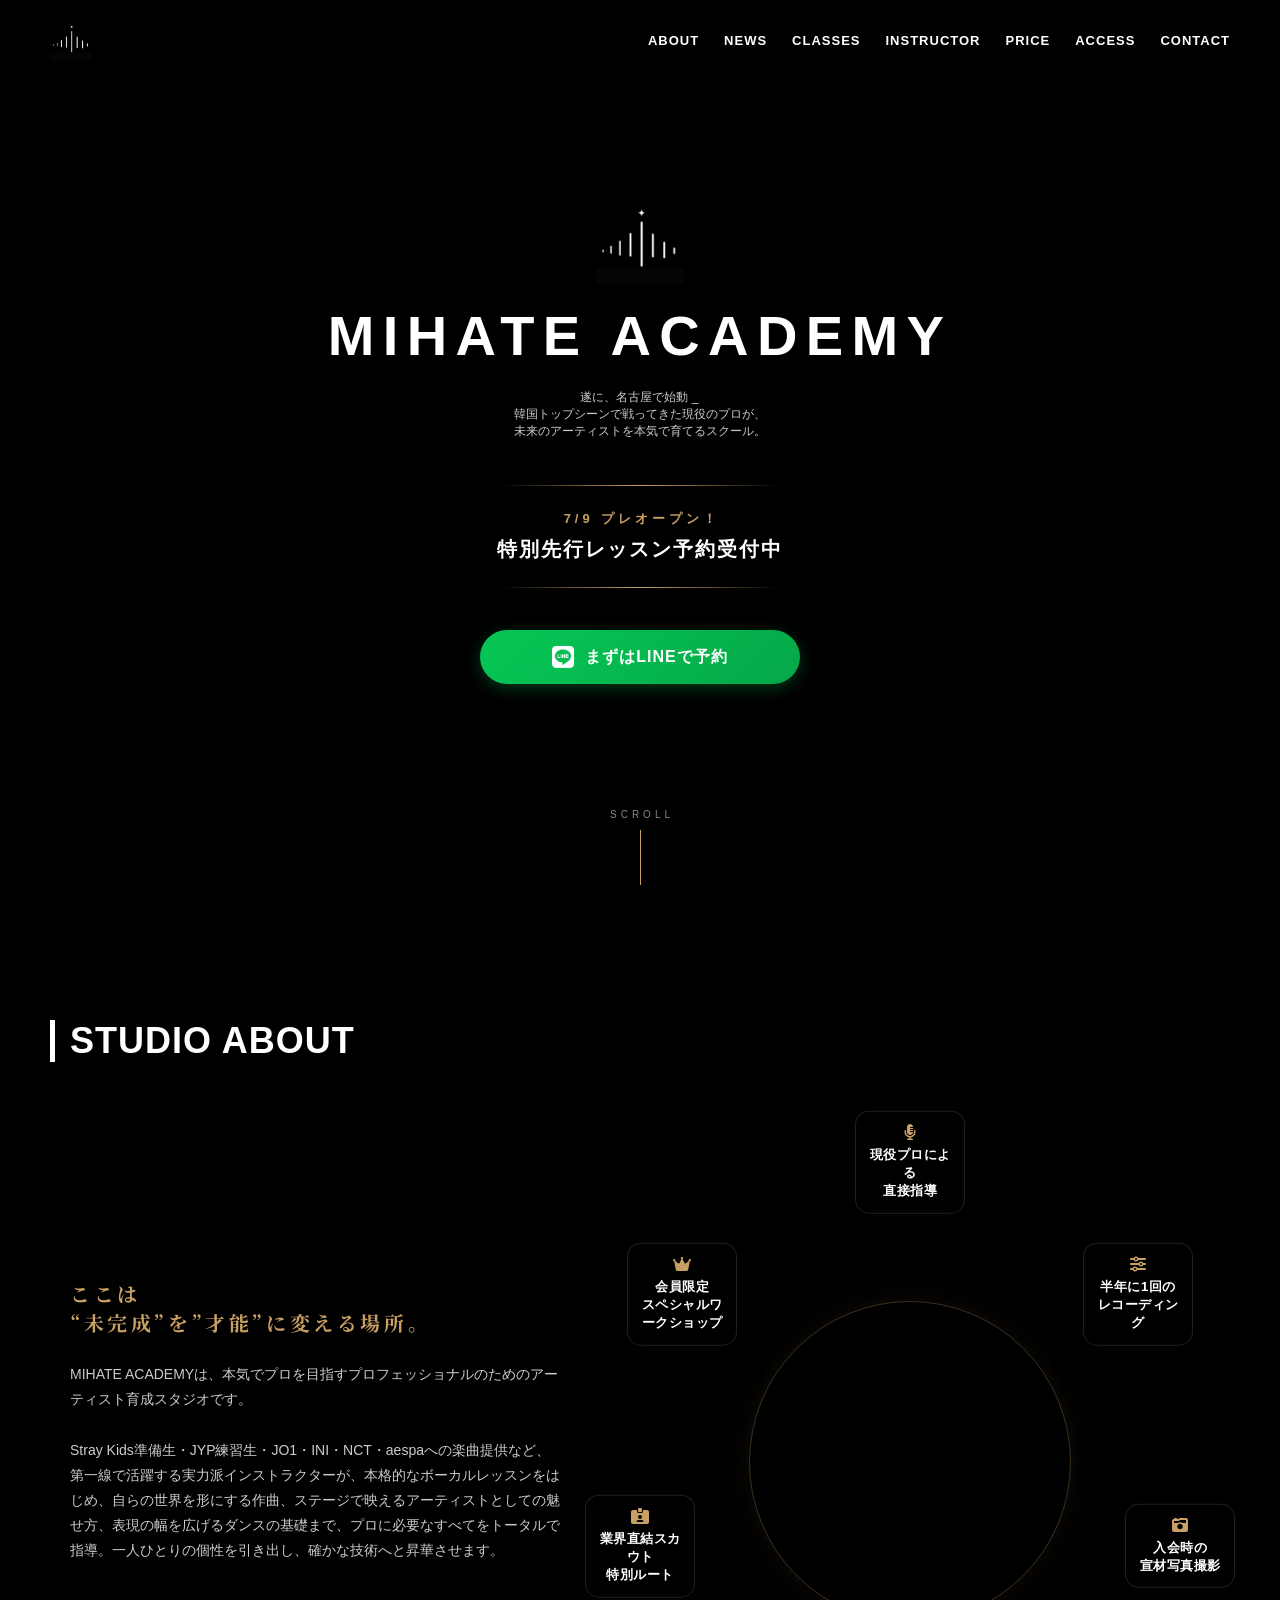
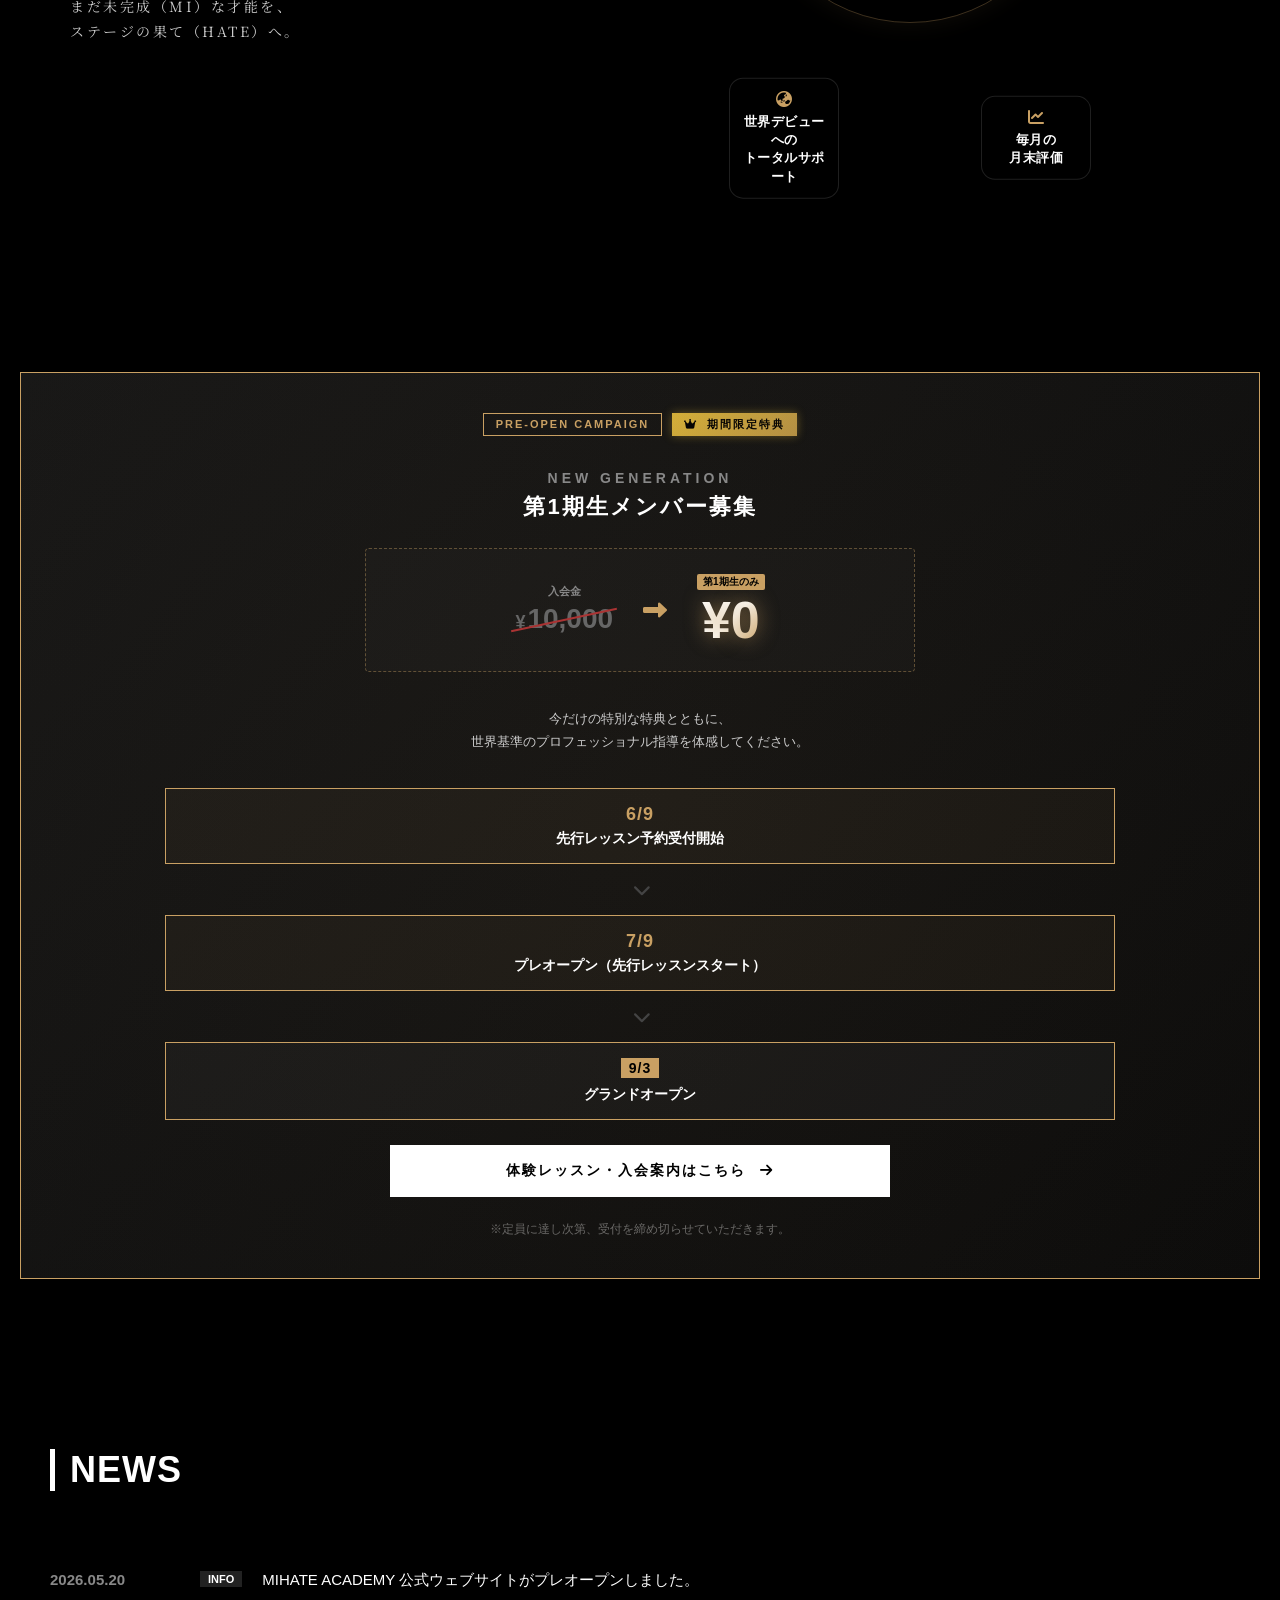
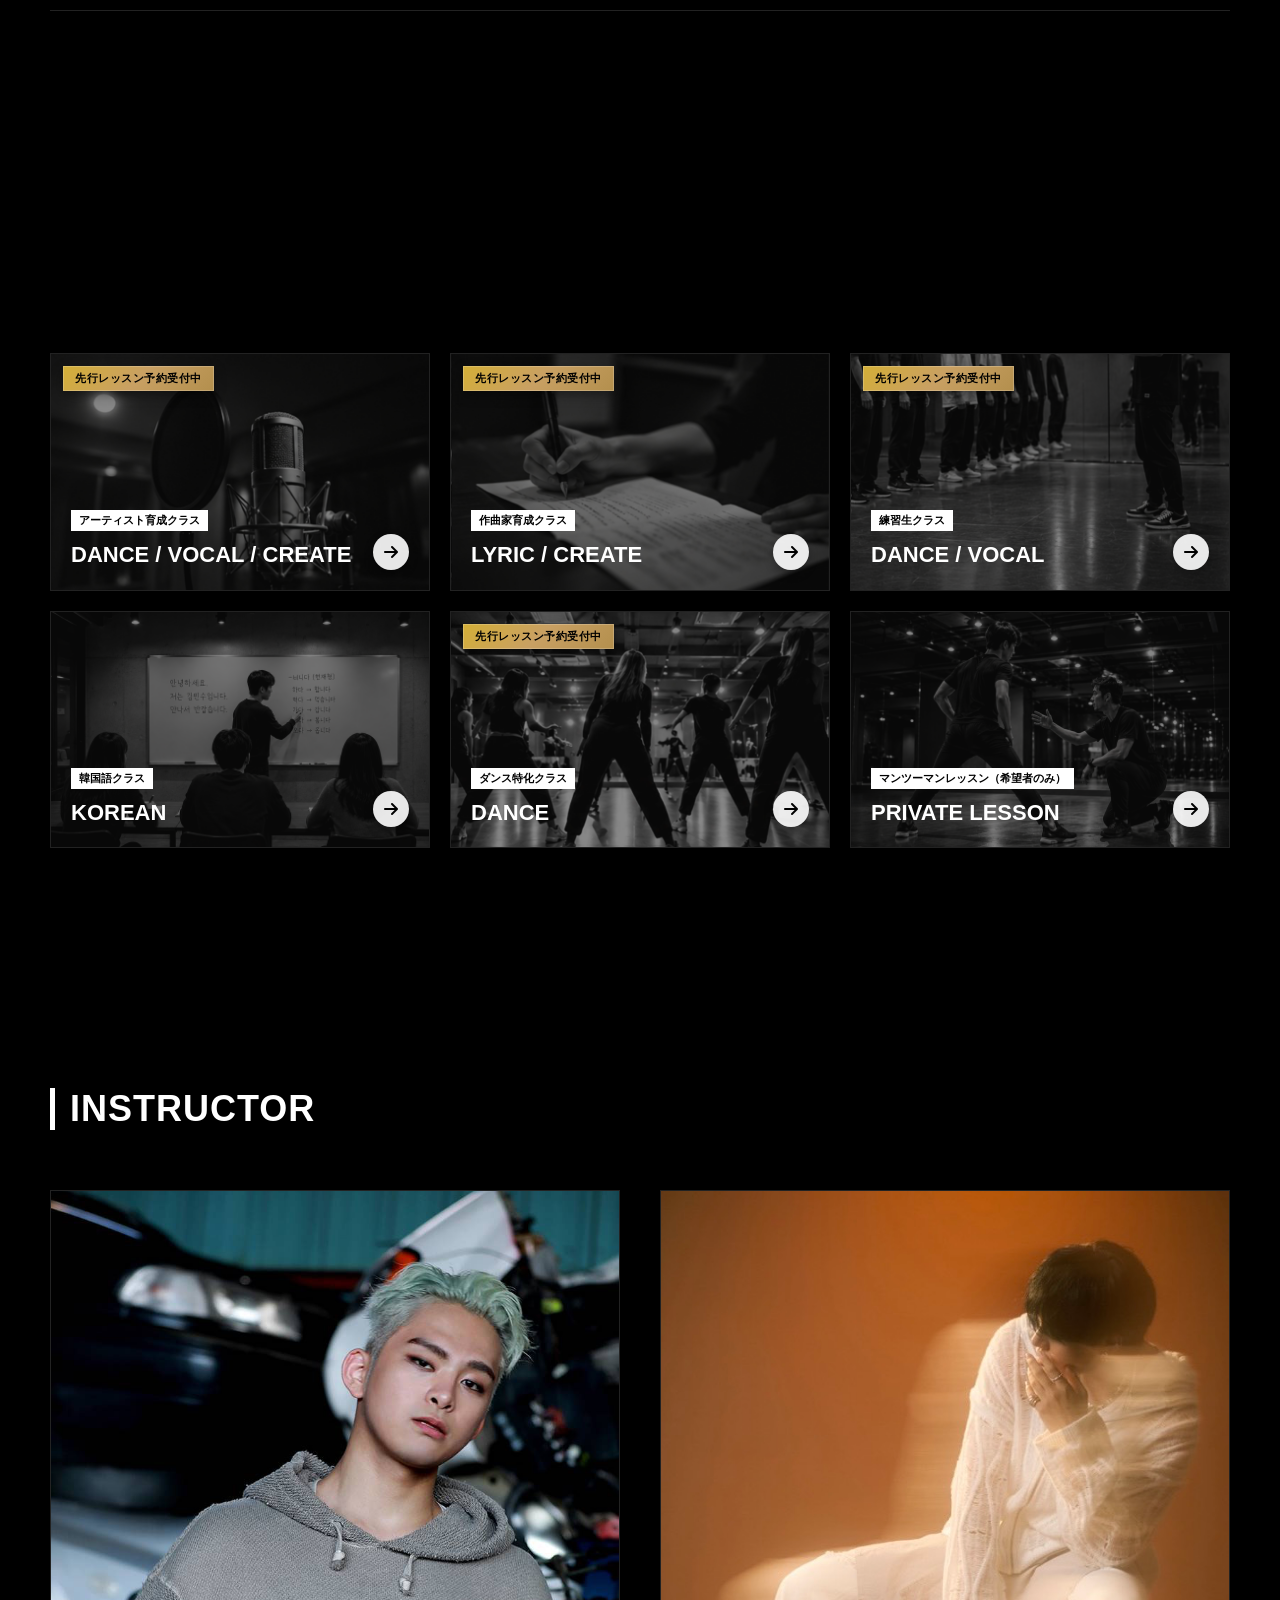
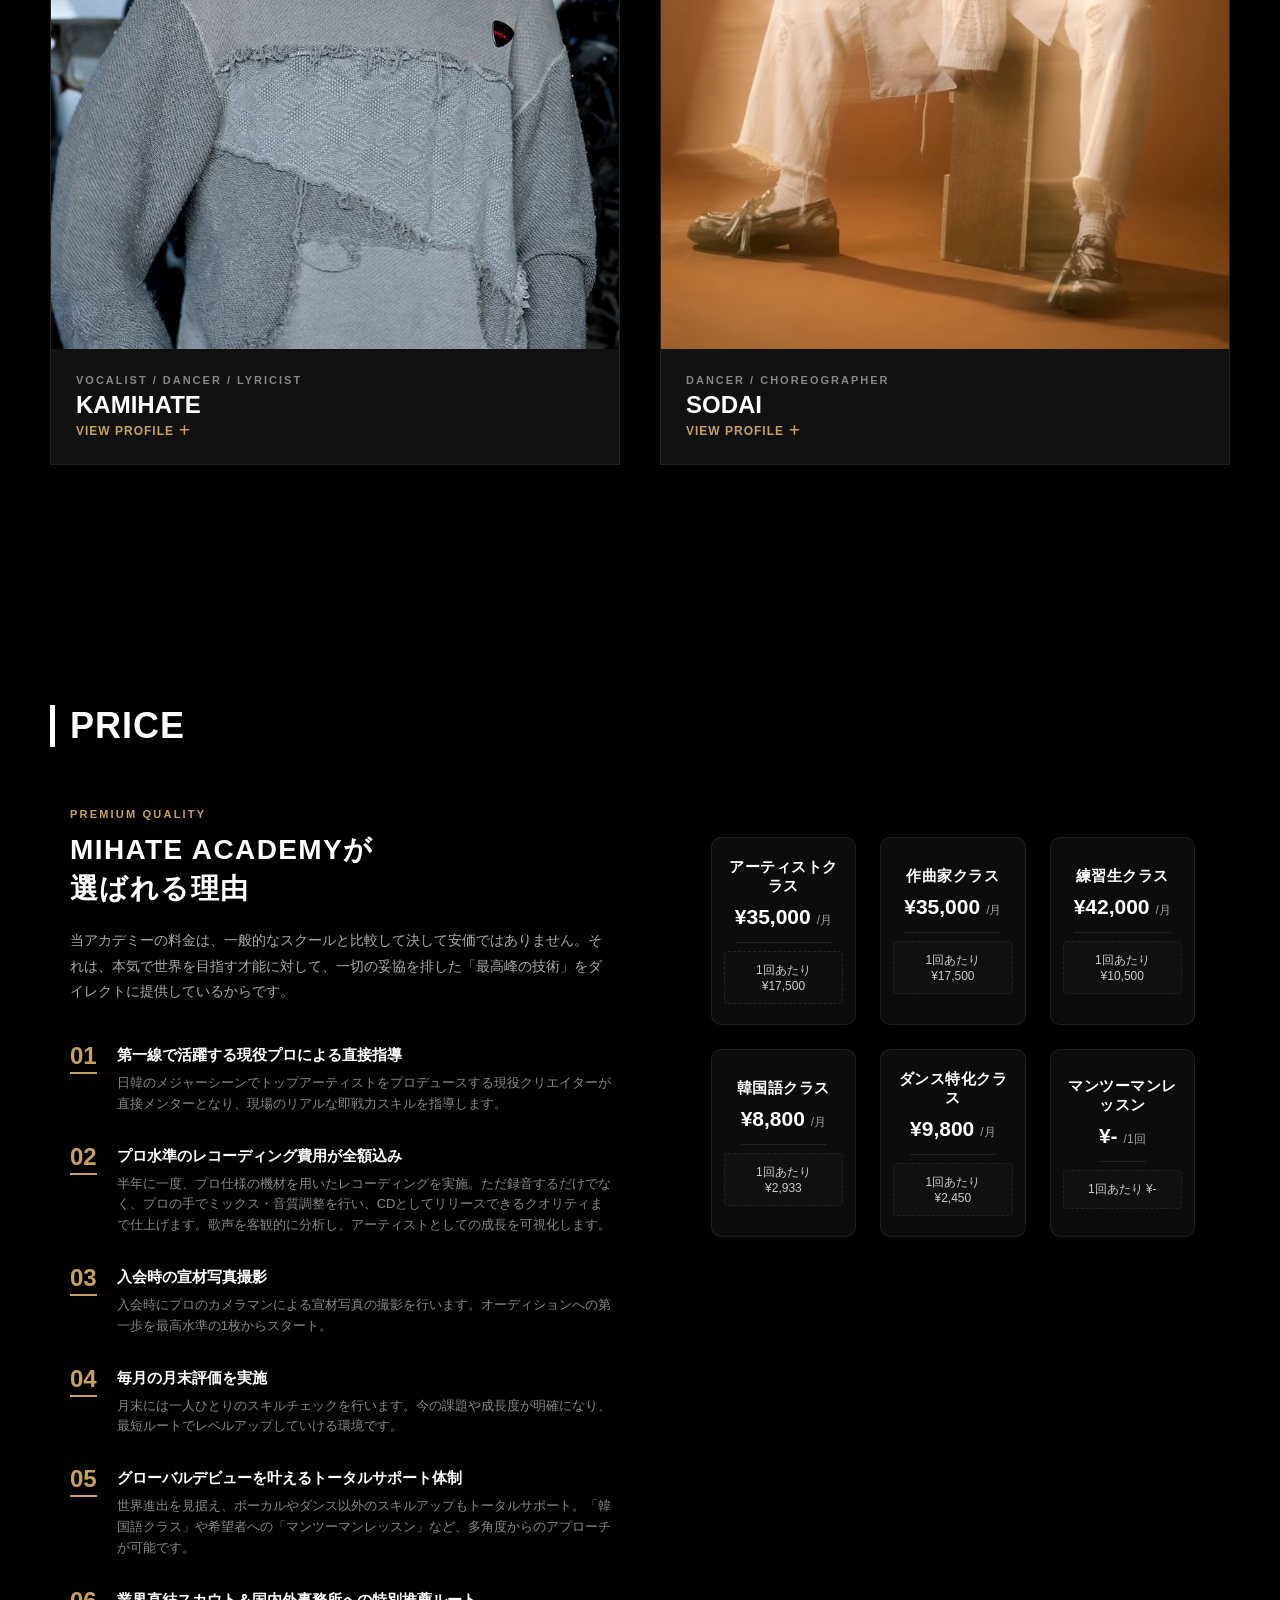
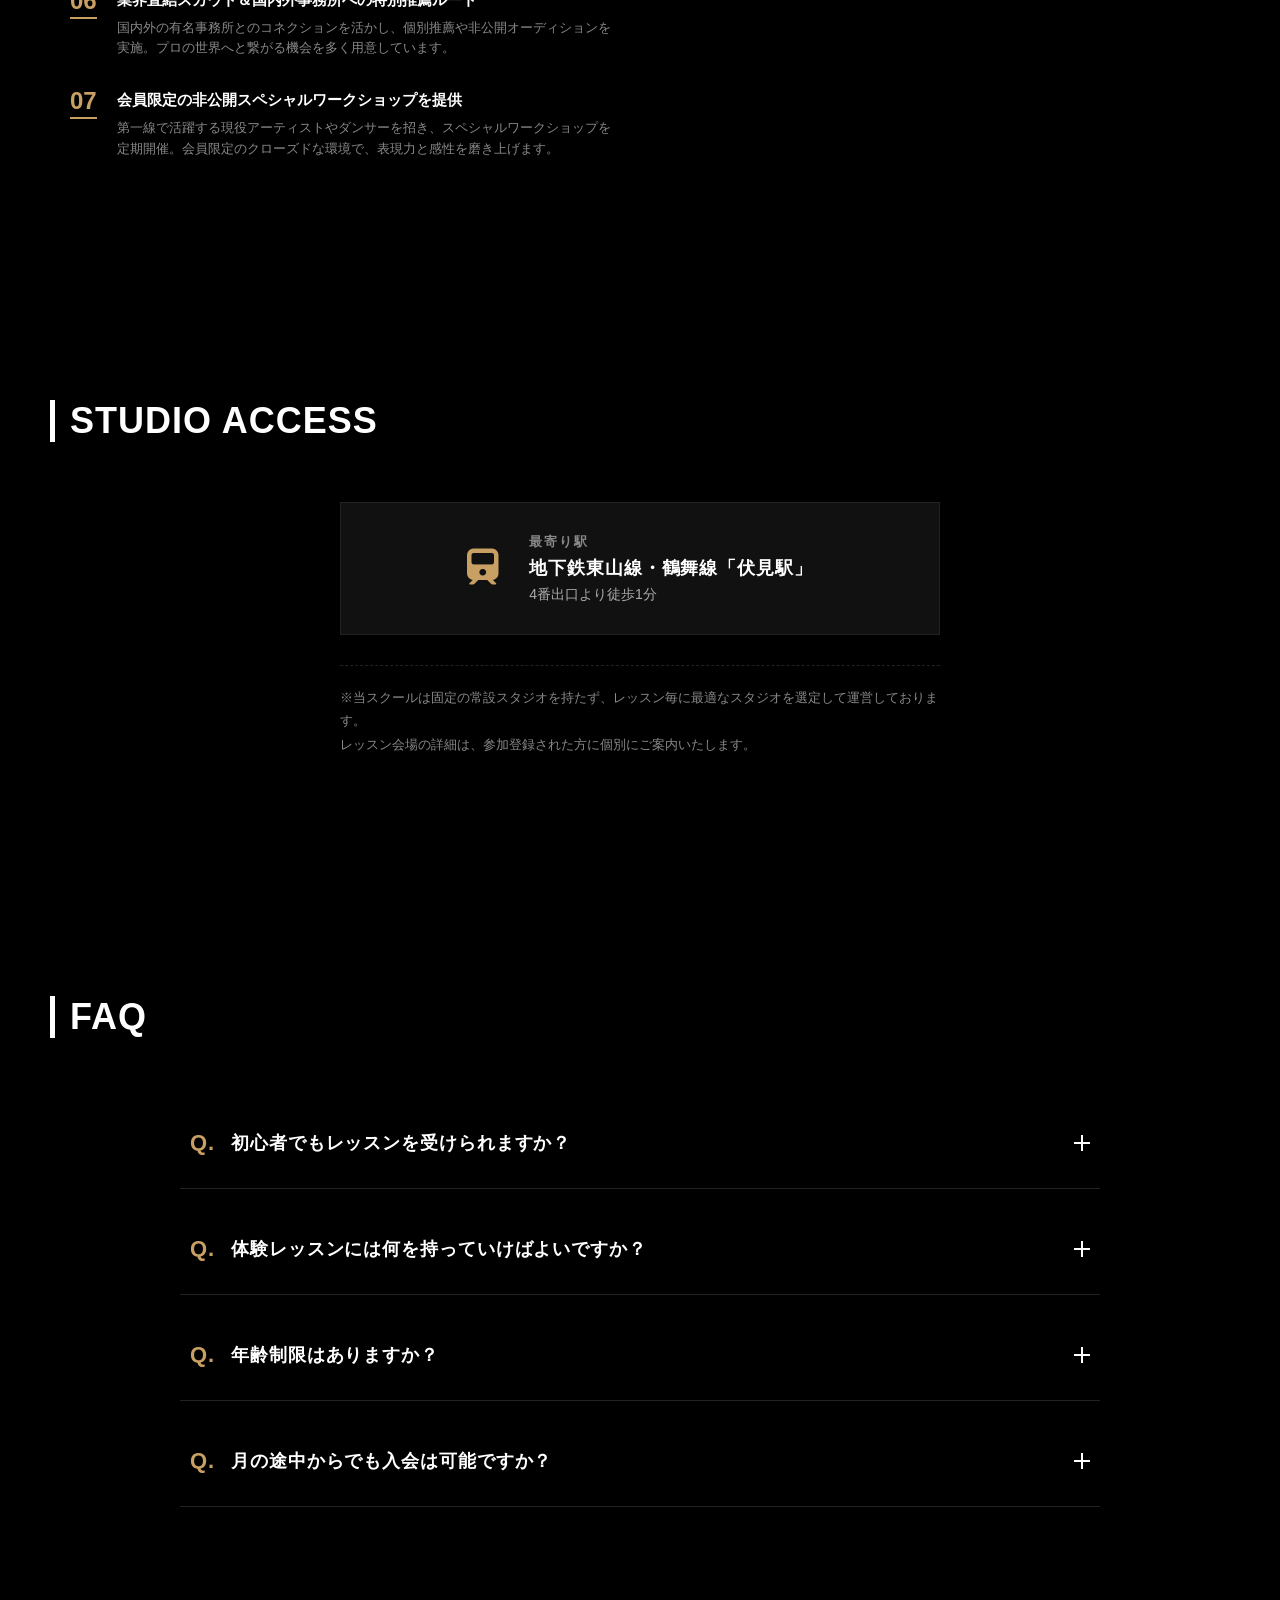
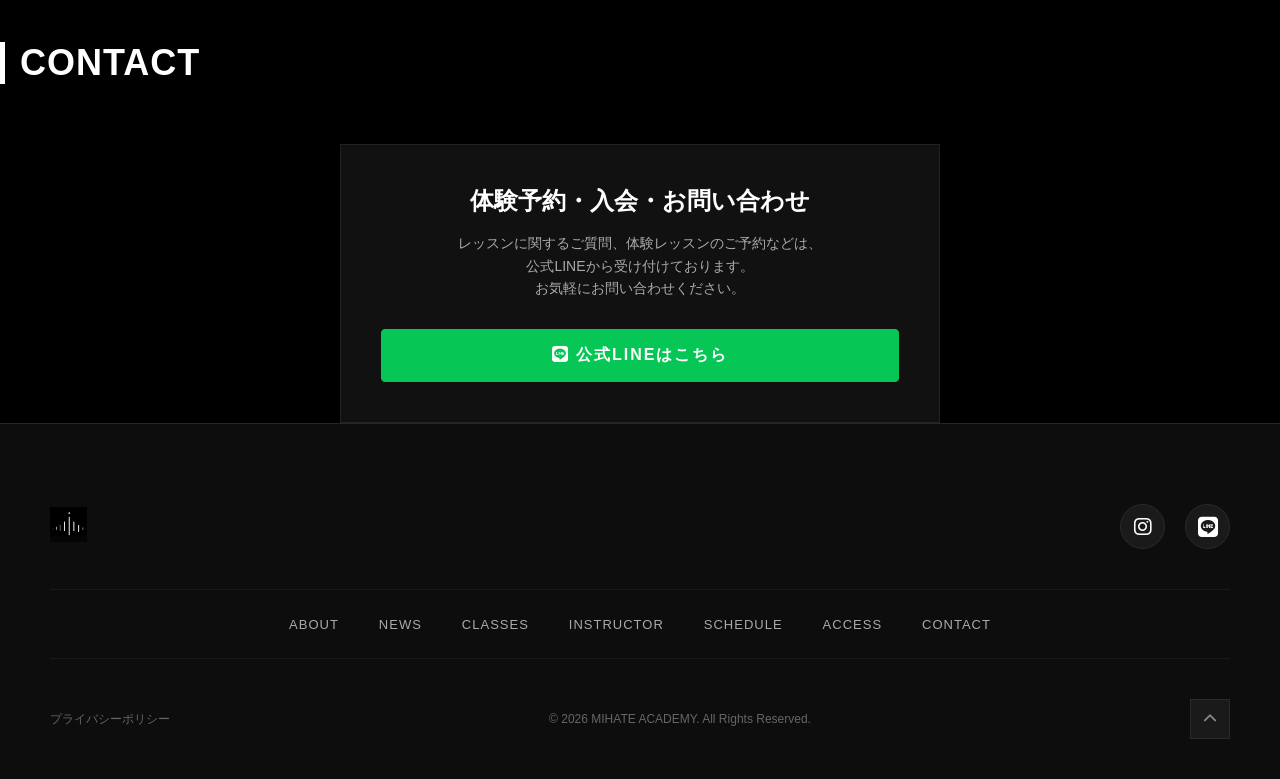
==== index.html @ 959c24ee "Add files via upload" ====
<!DOCTYPE html>
<html lang="ja">
<head>
    <meta charset="UTF-8">
    <meta name="viewport" content="width=device-width, initial-scale=1.0">
    
    <meta name="robots" content="noindex, nofollow">
    
    <title>MIHATE ACADEMY｜プロを目指す名古屋のボーカル・作詞作曲スクール</title>
    <meta name="description" content="名古屋でプロのアーティスト、作曲家を目指すならMIHATE ACADEMY。第一線で活躍するプロの講師陣が、ボーカル・ダンス・作詞・作曲まで総合的に指導。未経験からでも本格的なステップアップをバックアップします。">
    <meta name="keywords" content="MIHATE ACADEMY,ミハテアカデミー,ボーカルスクール,作詞作曲スクール,ダンスレッスン,名古屋,プロ育成,練習生">
    
    <meta property="og:site_name" content="MIHATE ACADEMY">
    <meta property="og:title" content="MIHATE ACADEMY｜プロを目指す名古屋のボーカル・作詞作曲スクール">
    <meta property="og:description" content="第一線で活躍するプロが指導する、名古屋の本格派アーティスト・クリエイター育成スクール。">
    <meta property="og:type" content="website">
    <meta property="og:url" content="https://あなたのドメイン.com/"> <meta property="og:image" content="https://あなたのドメイン.com/img/ogp.jpg"> <meta name="twitter:card" content="summary_large_image">
    <meta name="twitter:title" content="MIHATE ACADEMY｜プロを目指す名古屋のボーカル・作詞作曲スクール">
    <meta name="twitter:description" content="第一線で活躍するプロが指導する、名古屋の本格派アーティスト・クリエイター育成スクール。">
    <meta name="twitter:image" content="https://あなたのドメイン.com/img/ogp.jpg">

    <link rel="stylesheet" href="https://cdnjs.cloudflare.com/ajax/libs/font-awesome/6.5.1/css/all.min.css">
    <link rel="stylesheet" href="style.css">
    <link rel="icon" href="img/logo_v2.png" type="image/png">
    
    <script type="application/ld+json">
    {
      "@context": "https://schema.org",
      "@type": "EducationalOrganization",
      "name": "MIHATE ACADEMY",
      "description": "プロのアーティストや作曲家を育成する名古屋の総合スクール",
      "url": "https://あなたのドメイン.com/",
      "logo": "https://あなたのドメイン.com/img/logo_v2.png",
      "address": {
        "@type": "PostalAddress",
        "addressLocality": "名古屋市",
        "addressRegion": "愛知県",
        "addressCountry": "JP"
      }
    }
    </script>
<link rel="preconnect" href="https://fonts.googleapis.com">
    <link rel="preconnect" href="https://fonts.gstatic.com" crossorigin>
    <link href="https://fonts.googleapis.com/css2?family=Noto+Serif+JP:wght@400;700&display=swap" rel="stylesheet">
</head>
<body>

    <header id="top">
        <a href="#" class="logo">
            <img src="img/logo_v2.png" alt="MIHATE ACADEMY" class="logo-img">
        </a>
        
        <button class="menu-btn" aria-label="メニューを開閉する" id="js-menu-btn">
            <span></span>
            <span></span>
            <span></span>
        </button>

        <nav id="js-nav">
            <ul>
                <li><a href="#about">About</a></li>
                <li><a href="#news">News</a></li>
                <li><a href="#classes">Classes</a></li>
                <li><a href="#instructors">Instructor</a></li>
                <li><a href="#price">Price</a></li>
                <!-- <li><a href="#schedule">Schedule</a></li> -->
                <li><a href="#access">Access</a></li>
                <li><a href="#contact">Contact</a></li>
            </ul>
        </nav>
    </header>

<section class="hero" id="home">
        <div class="hero-content">
            <div class="kv-logo-wrap animate-fade-in-up">
                <img src="img/logo_v2.png" alt="MIHATE ACADEMY ロゴ" class="kv-logo">
            </div>
            <h1 class="kv-title animate-fade-in-up delay-text">
                MIHATE ACADEMY
            </h1>
            <p class="hero-lead reveal-fade-up delay-3">遂に、名古屋で始動 _ <br>韓国トップシーンで戦ってきた現役のプロが、<br>未来のアーティストを本気で育てるスクール。</p>
<div class="hero-btn-wrap reveal-fade-up delay-4">
                <div class="announcement-display">
                    <span class="announce-sub">7/9 プレオープン！</span>
                    <span class="announce-main">特別先行レッスン予約受付中</span>
                </div>
                
                <a href="https://lin.ee/r76kFHC" target="_blank" rel="noopener noreferrer" class="btn-line-reserve">
                    <i class="fa-brands fa-line"></i> まずはLINEで予約
                </a>
            </div>
        </div>
        <div class="scroll-down">
            <span>SCROLL</span>
            <div class="arrow"></div>
        </div>
    </section>

<section class="section" id="about">
        <h2 class="section-title reveal-fade-up">Studio About</h2>
        <div class="about-container">
            <div class="about-text reveal-fade-up delay-1">
<h3 style="font-family: 'Noto Serif JP', serif !important; letter-spacing: 0.18em !important;">ここは<br>“未完成”を”才能”に変える場所。</h3>
<p>
    MIHATE ACADEMYは、本気でプロを目指すプロフェッショナルのためのアーティスト育成スタジオです。<br><br>
    Stray Kids準備生・JYP練習生・JO1・INI・NCT・aespaへの楽曲提供など、第一線で活躍する実力派インストラクターが、本格的なボーカルレッスンをはじめ、自らの世界を形にする作曲、ステージで映えるアーティストとしての魅せ方、表現の幅を広げるダンスの基礎まで、プロに必要なすべてをトータルで指導。一人ひとりの個性を引き出し、確かな技術へと昇華させます。<br><br><span style="font-family: 'Noto Serif JP', serif !important; letter-spacing: 0.18em !important; display: inline-block; margin-top: 5px;">まだ未完成（MI）な才能を、<br>ステージの果て（HATE）へ。</span>
</p>
            </div>
            
<div class="about-features-grid is-animated">
                
                <div class="feature-card">
                    <div class="feature-icon-wrap">
                        <i class="fa-solid fa-microphone-lines"></i>
                    </div>
                    <h4>現役プロによる<br>直接指導</h4>
                </div>

                <div class="feature-card">
                    <div class="feature-icon-wrap">
                        <i class="fa-solid fa-sliders"></i>
                    </div>
                    <h4>半年に1回の<br>レコーディング</h4>
                </div>

                <div class="feature-card">
                    <div class="feature-icon-wrap">
                        <i class="fa-solid fa-camera-retro"></i>
                    </div>
                    <h4>入会時の<br>宣材写真撮影</h4>
                </div>

                <div class="feature-card">
                    <div class="feature-icon-wrap">
                        <i class="fa-solid fa-chart-line"></i>
                    </div>
                    <h4>毎月の<br>月末評価</h4>
                </div>

                <div class="feature-card">
                    <div class="feature-icon-wrap">
                        <i class="fa-solid fa-earth-asia"></i>
                    </div>
                    <h4>世界デビューへの<br>トータルサポート</h4>
                </div>

                <div class="feature-card">
                    <div class="feature-icon-wrap">
                        <i class="fa-solid fa-id-card-clip"></i>
                    </div>
                    <h4>業界直結スカウト<br>特別ルート</h4>
                </div>

                <div class="feature-card">
                    <div class="feature-icon-wrap">
                        <i class="fa-solid fa-crown"></i>
                    </div>
                    <h4>会員限定<br>スペシャルワークショップ</h4>
                </div>

            </div>
    </section>

   <section class="section-campaign">
        <div class="campaign-container">
            <div class="campaign-badges-wrap">
                <span class="campaign-badge">PRE-OPEN CAMPAIGN</span>
                <!-- お得感を強調する輝くゴールドバッジに変更 -->
                <span class="campaign-badge premium-highlight">
                    <i class="fa-solid fa-crown"></i> 期間限定特典
                </span>
            </div>
            
            <h2 class="campaign-title reveal-fade-up delay-1">
                <span>NEW GENERATION</span><br>
                第1期生メンバー募集
            </h2>

<!-- ラベルを削除し、金額の対比だけに絞ってストレートに訴求 -->
            <div class="price-benefit-display reveal-fade-up delay-2">
                <div class="price-flex-box">
                    <div class="price-item original">
                        <span class="p-label">入会金</span>
                        <span class="p-amount"><span>¥</span>10,000</span>
                    </div>
                    <div class="price-arrow">
                        <i class="fa-solid fa-right-long"></i>
                    </div>
                    <div class="price-item privilege">
                        <span class="p-label">第1期生のみ</span>
                        <span class="p-amount">¥0</span>
                    </div>
                </div>
            </div>

            <p class="campaign-text reveal-fade-up delay-3">
                今だけの特別な特典とともに、<br>世界基準のプロフェッショナル指導を体感してください。
            </p>

<div class="campaign-timeline reveal-fade-up delay-3">
    <div class="timeline-step active">
        <span class="step-date">6/9</span>
        <span class="step-label">先行レッスン予約受付開始</span>
    </div>
    <div class="timeline-arrow"><i class="fa-solid fa-chevron-right"></i></div>
    
    <div class="timeline-step active">
        <span class="step-date">7/9</span>
        <span class="step-label">プレオープン（先行レッスンスタート）</span>
    </div>
    <div class="timeline-arrow"><i class="fa-solid fa-chevron-right"></i></div>
    
    <div class="timeline-step shining-step">
        <span class="step-date">9/3</span>
        <span class="step-label">グランドオープン</span>
    </div>
</div>

            <div class="campaign-cta-wrap reveal-fade-up delay-4">
                <a href="entry.html" class="btn-campaign">体験レッスン・入会案内はこちら <i class="fa-solid fa-arrow-right"></i></a>
            </div>
            <p class="campaign-note">※定員に達し次第、受付を締め切らせていただきます。</p>
        </div>
    </section>

    <section class="section" id="news">
        <h2 class="section-title reveal-fade-up">News</h2>
        <ul class="news-list reveal-fade-up delay-1">
            <li class="news-item">
                <span class="news-date">2026.05.20</span>
                <span class="news-badge">Info</span>
                <div class="news-text"><a href="#">MIHATE ACADEMY 公式ウェブサイトがプレオープンしました。</a></div>
            </li>
        </ul>
    </section>

<section class="section" id="classes">
    <h2 class="section-title reveal-fade-up">Classes</h2>
    <div class="grid-container">
        
        <div class="grid-item js-modal-open" data-modal="artist" style="cursor: pointer;">
        <div class="class-ribbon">先行レッスン予約受付中</div>
            <img src="img/class_01.jpg" alt="Dance" class="grid-item-img">
            <div class="grid-item-content">
                <span class="grid-item-tag">アーティスト育成クラス</span>
                <h3 class="grid-item-title">DANCE / VOCAL / CREATE</h3>
                <div class="grid-item-arrow">
                    <i class="fa-solid fa-arrow-right"></i>
                </div>
            </div>
        </div>

        <div class="grid-item js-modal-open" data-modal="creator" style="cursor: pointer;">
        <div class="class-ribbon">先行レッスン予約受付中</div>
            <img src="img/class_02.jpg" alt="Dance" class="grid-item-img">
            <div class="grid-item-content">
                <span class="grid-item-tag">作曲家育成クラス</span>
                <h3 class="grid-item-title">LYRIC / CREATE</h3>
                <div class="grid-item-arrow">
                    <i class="fa-solid fa-arrow-right"></i>
                </div>
            </div>
        </div>

        <div class="grid-item js-modal-open" data-modal="trainee" style="cursor: pointer;">
        <div class="class-ribbon">先行レッスン予約受付中</div>
            <img src="img/class_03.jpg" alt="Vocal" class="grid-item-img">
            <div class="grid-item-content">
                <span class="grid-item-tag">練習生クラス</span>
                <h3 class="grid-item-title">DANCE / VOCAL</h3>
                <div class="grid-item-arrow">
                    <i class="fa-solid fa-arrow-right"></i>
                </div>
            </div>
        </div>

        <div class="grid-item js-modal-open" data-modal="korean" style="cursor: pointer;">
            <img src="img/class_04.jpg" alt="Korean" class="grid-item-img">
            <div class="grid-item-content">
                <span class="grid-item-tag">韓国語クラス</span>
                <h3 class="grid-item-title">KOREAN</h3>
                <div class="grid-item-arrow">
                    <i class="fa-solid fa-arrow-right"></i>
                </div>
            </div>
        </div>

        <div class="grid-item js-modal-open" data-modal="dance-special" style="cursor: pointer;">
        <div class="class-ribbon">先行レッスン予約受付中</div>
            <img src="img/class_05.jpg" alt="Dance Special" class="grid-item-img">
            <div class="grid-item-content">
                <span class="grid-item-tag">ダンス特化クラス</span>
                <h3 class="grid-item-title">DANCE</h3>
                <div class="grid-item-arrow">
                    <i class="fa-solid fa-arrow-right"></i>
                </div>
            </div>
        </div>

        <div class="grid-item grid-item-option" data-modal="onetoone" style="cursor: pointer;"> 
            <img src="img/class_06.jpg" alt="マンツーマンレッスン" class="grid-item-img">
            <div class="grid-item-content">
                <span class="grid-item-tag badge-option">マンツーマンレッスン（希望者のみ）</span>
                <h3 class="grid-item-title">PRIVATE LESSON</h3>
                <div class="grid-item-arrow">
                    <i class="fa-solid fa-arrow-right"></i>
                </div>
            </div>
        </div>

    </div>
</section>

   <section class="section" id="instructors">
        <h2 class="section-title reveal-fade-up">Instructor</h2>
        
        <div class="instructor-grid">
            <div class="instructor-card reveal-fade-up delay-1" data-ins-modal="ins-kamihate" style="cursor: pointer;">
                <div class="instructor-card-photo">
                    <img src="img/intra_01.jpg" alt="KAMIHATE">
                </div>
                <div class="instructor-card-info">
                    <span class="card-role">VOCALIST / DANCER / LYRICIST</span>
                    <h3 class="card-name-ja">KAMIHATE</h3>
                    <!-- <p class="card-name-en">Kamihate</p> -->
                    <span class="view-more-btn">VIEW PROFILE <i class="fa-solid fa-plus"></i></span>
                </div>
            </div>

            <div class="instructor-card reveal-fade-up delay-2" data-ins-modal="ins-instructor2" style="cursor: pointer;">
                <div class="instructor-card-photo">
                    <img src="img/intra_02.jpg" alt="INSTRUCTOR 02"> </div>
                <div class="instructor-card-info">
                    <span class="card-role">DANCER / CHOREOGRAPHER</span>
                    <h3 class="card-name-ja">SODAI</h3>
                    <!-- <p class="card-name-en">SODAI</p> -->
                    <span class="view-more-btn">VIEW PROFILE <i class="fa-solid fa-plus"></i></span>
                </div>
            </div>
        </div>
    </section>

<div class="ins-modal-overlay" id="ins-kamihate">
    <button class="ins-modal-close" aria-label="閉じる"><i class="fa-solid fa-xmark"></i></button>
    <div class="ins-modal-window">
        <div class="ins-modal-content">
                <div class="instructor-detail-container">
                    <div class="instructor-photo">
                        <img src="img/intra_01.jpg" alt="KAMIHATE">
                    </div>
                    <div class="instructor-profile">
                        <span class="role">VOCALIST / DANCER / LYRICIST</span>
                        <h3 class="name-ja">KAMIHATE</h3>
                        <!-- <p class="name-en">Kamihate</p> -->
                        
                        <p class="bio-text">
                            Stray Kids唯一の日本人準備生やMajor9練習生としてキャリアをスタート。サバイバルオーディション番組『MIXNINE』への出演やメジャーデビューを経て、本場の圧倒的なパフォーマンス力を体得する。<br><br>
                            韓国での活動を基盤としつつも、アーティスト活動の枠を超え、JO1、INI、NCT 127、aespa、山田涼介など、日韓のトップを走るメジャーアーティストの作詞・作曲、ボーカルディレクション、コーラスを多数手がける。<br><br>
                            ダンスのグルーヴを深く知るからこその歌唱アプローチと、時代を捉えるサウンドクリエイト能力を武器に、ボーカル・ダンス・楽曲制作のすべてを統括する次世代のトータルプロデューサー。
                        </p>

                        <div class="biography-block">
                            <h4>Biography & Works</h4>
                            <ul class="history-list">
                        <li>
                            <span class="history-year">2016</span>
                            <span class="history-content">「Stray Kids」準備生</span>
                        </li>
                        <li>
                            <span class="history-year">2017</span>
                            <span class="history-content">「Major9」練習生 / JTBCサバイバルオーディション番組『MIXNINE』出演</span>
                        </li>
                        <li>
                            <span class="history-year">2019</span>
                            <span class="history-content">Woody『이 노래가 클럽에서 나온다면（Fire Up）』バックダンサー</span>
                        </li>
                        <li>
                            <span class="history-year">2020</span>
                            <span class="history-content">ダンス＆ボーカルデュオ「XRO（ジェロ）」としてメジャーデビュー</span>
                        </li>
                        <li>
                            <span class="history-year">2022</span>
                            <span class="history-content">INI『CALL 119』コーラス担当 / 『Password』作詞</span>
                        </li>
                        <li>
                            <span class="history-year">2022</span>
                            <span class="history-content">NCT 127『Colors』ガイドボーカル・ボーカルディレクション・コーラス担当 / 『Sunny Road』ボーカルディレクション・コーラス担当</span>
                        </li>
                        <li>
                            <span class="history-year">2022</span>
                            <span class="history-content">『SMTOWN LIVE』阿修羅ちゃん カバーパフォーマンス ボーカルディレクション・コーラス担当</span>
                        </li>
                        <li>
                            <span class="history-year">2023</span>
                            <span class="history-content">JO1『Venus』作詞・作曲 / CRAXY『FINGER FLICK』作詞・作曲</span>
                        </li>
                        <li>
                            <span class="history-year">2023</span>
                            <span class="history-content">YESUNG『束の間の恋』『Make it summer』コーラス担当 / 『Fruit of Love』ガイドボーカル</span>
                        </li>
                        <li>
                            <span class="history-year">2023</span>
                            <span class="history-content">NCT WISH『WEGO』コーラス担当 / 『Sail Away』ガイドボーカル</span>
                        </li>
                        <li>
                            <span class="history-year">2024</span>
                            <span class="history-content">YUTA（NCT 127）『Butterfly (Depth ver.)』作詞・作曲</span>
                        </li>
                        <li>
                            <span class="history-year">2025</span>
                            <span class="history-content">山田涼介『CARNIVAL』『HUSTLER』作詞</span>
                        </li>
                        <li>
                            <span class="history-year">2025</span>
                            <span class="history-content">CRAVITY『EVERYDAY』作詞・作曲</span>
                        </li>
                        <li>
                            <span class="history-year">2025</span>
                            <span class="history-content">Travis Japan『「幸せ」と「ありがとう」』作曲</span>
                        </li>
                        <li>
                            <span class="history-year">2026</span>
                            <span class="history-content">NAZE『Wanderlust』ボーカルディレクション・コーラス担当 / 『HELLO』『Isn't She Lovely』ボーカルディレクション</span>
                        </li>
                        <li>
                            <span class="history-year">2026</span>
                            <span class="history-content">aespa Winter『blue』日本語歌詞（Japanese Lyrics）担当</span>
                        </li>
                            </ul>
                        </div>
                    </div>
                </div>
            </div>
        </div>
    </div>

<div class="ins-modal-overlay" id="ins-instructor2">
    <button class="ins-modal-close" aria-label="閉じる"><i class="fa-solid fa-xmark"></i></button>
    <div class="ins-modal-window">
        <div class="ins-modal-content">
                <div class="instructor-detail-container">
                    <div class="instructor-photo">
                        <img src="img/intra_02.jpg" alt="CHOREO-M">
                    </div>
                    <div class="instructor-profile">
                        <span class="role">DANCER / CHOREOGRAPHER</span>
                        <h3 class="name-ja">SODAI</h3>
                        <!-- <p class="name-en">Choreo-M</p> -->
                        
                        <p class="bio-text">JYP Entertainmentで約3年間の練習生期間を経験し、『Nizi Project Season 2』への出演を経て、ソロアーティストとしてデビュー。オリジナル楽曲のリリースやライブ出演に加え、作詞・作曲・プロデュースまで幅広く手がけている。<br><br>韓国エンターテインメント業界で培った経験と、現役アーティストとして活動するリアルな視点を活かし、日韓カルチャーを繋ぐ活動を展開。<br><br>また、アーティストとして挑戦を続ける中で培った経験をもとに、一人ひとりの個性や魅力を引き出す指導を実践。表現力やパフォーマンス力の向上をサポートしながら、国内外で活動の幅を広げている次世代アーティスト。
                        </p>

                        <div class="biography-block">
                            <h4>Biography & Works</h4>
                            <ul class="history-list">
                        <li>
                            <span class="history-year">2020</span>
                            <span class="history-content">「JYP Entertainment」練習生として約3年間活動</span>
                        </li>
                        <li>
                            <span class="history-year">2023</span>
                            <span class="history-content">グローバル・ボーイズオーディション番組『Nizi Project Season 2』出演</span>
                        </li>
                        <li>
                            <span class="history-year">2024</span>
                            <span class="history-content">「SONY MUSIC」所属契約、次世代プロジェクトへ参画</span>
                        </li>
                        <li>
                            <span class="history-year">2025</span>
                            <span class="history-content">1st Single「Shining days」でソロデビュー</span>
                        </li>
                        <li>
                            <span class="history-year">現在</span>
                            <span class="history-content">ソロアーティストとして多方面で活動中</span>
                        </li>
                            </ul>
                        </div>
                    </div>
                </div>
            </div>
            </div>
        </div>
    </div>

<!-- <section id="schedule" class="section">
        <h2 class="section-title">LESSON SCHEDULE</h2>
        <div class="schedule-table-wrap">
            <table class="schedule-table">
                <thead>
                    <tr>
                        <th>曜日</th>
                        <th>時間</th>
                        <th>クラス名 / 担当講師</th>
                    </tr>
                </thead>
                <tbody>
                    <tr>
                        <th rowspan="4" style="color: #ffffff; vertical-align: top; padding-top: 20px;">木曜日</th>
                        <td class="schedule-time">18:00〜19:30</td>
                        <td>アーティスト <span style="color: #888; margin-left: 10px;">/ KAMIHATE</span></td>
                    </tr>
                    <tr>
                        <td class="schedule-time">18:00〜19:30</td>
                        <td>ダンス特化（A） <span style="color: #888; margin-left: 10px;">/ SODAI</span></td>
                    </tr>
                    <tr>
                        <td class="schedule-time">19:30〜21:00</td>
                        <td>作曲家 <span style="color: #888; margin-left: 10px;">/ KAMIHATE</span></td>
                    </tr>
                    <tr>
                        <td class="schedule-time">19:30〜21:00</td>
                        <td>ダンス特化（B） <span style="color: #888; margin-left: 10px;">/ SODAI</span></td>
                    </tr>

                    <tr>
                        <th rowspan="2" style="color: #ffffff; vertical-align: top; padding-top: 20px;">金曜日</th>
                        <td class="schedule-time">18:00〜19:00</td>
                        <td>韓国語（A） <span style="color: #888; margin-left: 10px;">/ SODAI</span></td>
                    </tr>
                    <tr>
                        <td class="schedule-time" style="vertical-align: top;">19:00〜22:00</td>
                        <td>
                            <strong style="color: #fff;">練習生（A） <span style="color: #888;">/ KAMIHATE・SODAI</span></strong>
                            <div style="font-size: 13px; color: #aaa; margin-top: 6px;">
                                <div>前半 ｜ 19:00〜20:15</div>
                                <div>後半 ｜ 20:30〜21:45</div>
                            </div>
                        </td>
                    </tr>

                    <tr>
                        <th rowspan="4" style="color: #ffffff; vertical-align: top; padding-top: 20px;">土曜日</th>
                        <td class="schedule-time" style="vertical-align: top;">10:00〜13:00</td>
                        <td>
                            <strong style="color: #fff;">練習生（B） <span style="color: #888;">/ KAMIHATE・SODAI</span></strong>
                            <div style="font-size: 13px; color: #aaa; margin-top: 6px;">
                                <div>前半 ｜ 10:00〜11:15</div>
                                <div>後半 ｜ 11:30〜12:45</div>
                            </div>
                        </td>
                    </tr>
                    <tr>
                        <td class="schedule-time">14:00〜15:00</td>
                        <td>韓国語（B） <span style="color: #888; margin-left: 10px;">/ SODAI</span></td>
                    </tr>
                    <tr>
                        <td class="schedule-time">16:00〜17:30</td>
                        <td>アーティスト or 作曲家 <span style="color: #888; margin-left: 10px;">/ KAMIHATE</span> </td>
                    </tr>
                    <tr>
                        <td class="schedule-time" style="vertical-align: top;">18:00〜21:00</td>
                        <td>
                            <strong style="color: #fff;">練習生（C） <span style="color: #888;">/ KAMIHATE・SODAI</span></strong>
                            <div style="font-size: 13px; color: #aaa; margin-top: 6px;">
                                <div>前半 ｜ 18:00〜19:15</div>
                                <div>後半 ｜ 19:30〜20:45</div>
                            </div>
                        </td>
                    </tr>

                    <tr>
                        <th style="color: #ffffff; vertical-align: top; padding-top: 20px;">日曜日</th>
                        <td class="schedule-time">単発レッスン</td>
                        <td>
                            ワークショップなど、時間・内容は都度決定。
                        </td>
                    </tr>
                </tbody>
            </table>
        </div>
    </section> -->

    <section class="section" id="price">
    <h2 class="section-title reveal-fade-up">Price</h2>
    
    <div class="price-container">
        <div class="price-reason-box reveal-fade-up delay-1">
            <h3 class="reason-heading">
                <span class="reason-sub">PREMIUM QUALITY</span>
                MIHATE ACADEMYが<br class="sp-only">選ばれる理由
            </h3>
            <p class="reason-lead">
                当アカデミーの料金は、一般的なスクールと比較して決して安価ではありません。それは、本気で世界を目指す才能に対して、一切の妥協を排した「最高峰の技術」をダイレクトに提供しているからです。
            </p>
            
            <div class="reason-list">
                <div class="reason-item">
                    <div class="reason-number">01</div>
                    <div class="reason-content">
                        <h4>第一線で活躍する現役プロによる直接指導</h4>
                        <p>日韓のメジャーシーンでトップアーティストをプロデュースする現役クリエイターが直接メンターとなり、現場のリアルな即戦力スキルを指導します。</p>
                    </div>
                </div>
                <div class="reason-item">
                    <div class="reason-number">02</div>
                    <div class="reason-content">
                        <h4>プロ水準のレコーディング費用が全額込み</h4>
                        <p>半年に一度、プロ仕様の機材を用いたレコーディングを実施。ただ録音するだけでなく、プロの手でミックス・音質調整を行い、CDとしてリリースできるクオリティまで仕上げます。歌声を客観的に分析し、アーティストとしての成長を可視化します。</p>
                    </div>
                </div>
                <div class="reason-item">
                    <div class="reason-number">03</div>
                    <div class="reason-content">
                        <h4>入会時の宣材写真撮影</h4>
                        <p>入会時にプロのカメラマンによる宣材写真の撮影を行います。オーディションへの第一歩を最高水準の1枚からスタート。</p>
                    </div>
                </div>
                 <div class="reason-item">
                    <div class="reason-number">04</div>
                    <div class="reason-content">
                        <h4>毎月の月末評価を実施</h4>
                        <p>月末には一人ひとりのスキルチェックを行います。今の課題や成長度が明確になり、最短ルートでレベルアップしていける環境です。</p>
                    </div>
                </div>
                 <div class="reason-item">
                    <div class="reason-number">05</div>
                    <div class="reason-content">
                        <h4>グローバルデビューを叶えるトータルサポート体制</h4>
                        <p>世界進出を見据え、ボーカルやダンス以外のスキルアップもトータルサポート。「韓国語クラス」や希望者への「マンツーマンレッスン」など、多角度からのアプローチが可能です。</p>
                    </div>
                </div>
                <div class="reason-item">
                    <div class="reason-number">06</div>
                    <div class="reason-content">
                        <h4>業界直結スカウト＆国内外事務所への特別推薦ルート</h4>
                        <p>国内外の有名事務所とのコネクションを活かし、個別推薦や非公開オーディションを実施。プロの世界へと繋がる機会を多く用意しています。</p>
                    </div>
                </div>
                <div class="reason-item">
                    <div class="reason-number">07</div>
                    <div class="reason-content">
                        <h4>会員限定の非公開スペシャルワークショップを提供</h4>
                        <p>第一線で活躍する現役アーティストやダンサーを招き、スペシャルワークショップを定期開催。会員限定のクローズドな環境で、表現力と感性を磨き上げます。</p>
                    </div>
                </div>
            </div>
        </div>

<div class="price-cards-wrap mini-version reveal-fade-up delay-2">
    
    <div class="price-card mini featured-card">
        <h4 class="card-class-name">アーティストクラス</h4>
        <div class="card-price-group">
            <div class="card-main-price">¥35,000<span class="period">/月</span></div>
            <div class="card-calc-box">1回あたり ¥17,500</div>
        </div>
    </div>

    <div class="price-card mini">
        <h4 class="card-class-name">作曲家クラス</h4>
        <div class="card-price-group">
            <div class="card-main-price">¥35,000<span class="period">/月</span></div>
            <div class="card-calc-box">1回あたり ¥17,500</div>
        </div>
    </div>

    <div class="price-card mini">
        <h4 class="card-class-name">練習生クラス</h4>
        <div class="card-price-group">
            <div class="card-main-price">¥42,000<span class="period">/月</span></div>
            <div class="card-calc-box">1回あたり ¥10,500</div>
        </div>
    </div>

    <div class="price-card mini">
        <h4 class="card-class-name">韓国語クラス</h4>
        <div class="card-price-group">
            <div class="card-main-price">¥8,800<span class="period">/月</span></div>
            <div class="card-calc-box">1回あたり ¥2,933</div>
        </div>
    </div>

    <div class="price-card mini">
        <h4 class="card-class-name">ダンス特化クラス</h4>
        <div class="card-price-group">
            <div class="card-main-price">¥9,800<span class="period">/月</span></div>
            <div class="card-calc-box">1回あたり ¥2,450</div>
        </div>
    </div>

    <div class="price-card mini">
        <h4 class="card-class-name">マンツーマンレッスン</h4>
        <div class="card-price-group">
            <div class="card-main-price">¥-<span class="period">/1回</span></div>
            <div class="card-calc-box">1回あたり ¥-</div>
        </div>
    </div>

</div>
        </div>
    </section>

<section class="section" id="access">
        <h2 class="section-title reveal-fade-up">Studio Access</h2>
        <div class="access-container reveal-fade-up delay-1">
            <div class="access-station-card">
                <div class="station-icon">
                    <i class="fa-solid fa-train"></i>
                </div>
                <div class="station-info">
                    <h4>最寄り駅</h4>
                    <span class="station-name">地下鉄東山線・鶴舞線「伏見駅」</span>
                    <span class="route-detail">4番出口より徒歩1分</span>
                </div>
            </div>
            <p class="studio-note">
                ※当スクールは固定の常設スタジオを持たず、レッスン毎に最適なスタジオを選定して運営しております。<br>レッスン会場の詳細は、参加登録された方に個別にご案内いたします。
            </p>
        </div>
    </section>


    

    <section class="section" id="faq">
        <h2 class="section-title reveal-fade-up">FAQ</h2>
        <div class="faq-container reveal-fade-up delay-1">
            
            <div class="faq-item">
                <button class="faq-question js-faq-trigger">
                    <span>初心者でもレッスンを受けられますか？</span>
                    <span class="faq-icon"></span>
                </button>
                <div class="faq-answer">
                    <div class="faq-answer-content">
                        はい、未経験の方でも大歓迎です。どのクラスも、基礎から徹底的に指導しますので、歌やダンスが初めての方でも安心してステップアップできる環境を整えています。
                    </div>
                </div>
            </div>

            <div class="faq-item">
                <button class="faq-question js-faq-trigger">
                    <span>体験レッスンには何を持っていけばよいですか？</span>
                    <span class="faq-icon"></span>
                </button>
                <div class="faq-answer">
                    <div class="faq-answer-content">
                        動きやすい服装、室内用スニーカー、飲み物、筆記用具、体験料（5,500円※現金のみ）をお持ちください。
                    </div>
                </div>
            </div>

            <div class="faq-item">
                <button class="faq-question js-faq-trigger">
                    <span>年齢制限はありますか？</span>
                    <span class="faq-icon"></span>
                </button>
                <div class="faq-answer">
                    <div class="faq-answer-content">練習生コースについては、9歳〜19歳までを対象としております。プロを目指す上で、早い段階から経験を積むことは大きな強みとなるため、若い世代の育成にも力を入れています。<br><br>※「受講中に19歳を過ぎたら退会になるか」というご質問を多くいただきますが、入会時点で19歳であれば期間終了までそのまま継続して受講いただけますのでご安心ください。<br><br>また、アーティストコース・作曲家（トップライナー）コースについては年齢制限を設けておりません。<br> 「本気で表現を学びたい」「アーティストとして挑戦したい」という強い想いがあれば、年齢に関係なく挑戦していただける環境です。<br><br>一人ひとりの個性や目標、熱量に寄り添いながら、実践的なスキル習得と成長を全力でサポートいたします。
                    </div>
                </div>
            </div>

            <div class="faq-item">
                <button class="faq-question js-faq-trigger">
                    <span>月の途中からでも入会は可能ですか？</span>
                    <span class="faq-icon"></span>
                </button>
                <div class="faq-answer">
                    <div class="faq-answer-content">当アカデミーは一貫した特別カリキュラムを提供する特性上、ご入会の時期を原則として「9月」および「4月」の年2回に限定しております。<br><br>入会受付や体験レッスンは年間を通じて随時行っておりますので、次期シーズンからの受講をご希望の方はお早めにお申し込みください。
                    </div>
                </div>
            </div>

        </div>
    </section>

<section id="contact" class="contact-section">
    <div class="contact-inner">
        <h2 class="section-title">CONTACT</h2>
        
        <div class="contact-container">
            <div class="contact-box">
                <h3>体験予約・入会・お問い合わせ</h3>
                <p>
                    レッスンに関するご質問、体験レッスンのご予約などは、<br>
                    公式LINEから受け付けております。<br>お気軽にお問い合わせください。
                </p>
                
                <div class="cta-buttons">
                    <a href="https://line.me/R/ti/p/..." class="btn btn-block btn-line" target="_blank" rel="noopener noreferrer">
                        <i class="fab fa-line"></i> 公式LINEはこちら
                    </a>
                </div>
            </div>
        </div>
    </div>
</section>

    <div id="class-modal" class="modal-overlay">
        <div class="modal-window">
            <button class="modal-close" id="js-modal-close" aria-label="閉じる">✕</button>
            <div class="modal-content">
                <span class="modal-tag" id="modal-tag"></span>
                <h3 class="modal-title" id="modal-title"></h3>
                <div class="modal-body" id="modal-body"></div>
            </div>
        </div>
    </div>

    <footer>
        <div class="footer-inner">
            <div class="footer-top">
                <div class="footer-logo">
                    <img src="img/logo_v2.png" alt="MIHATE ACADEMY">
                </div>
                <div class="footer-sns">
                    <a href="https://www.instagram.com/mihate.academy/" class="footer-sns-icon instagram" aria-label="Instagram">
                        <i class="fa-brands fa-instagram"></i>
                    </a>
                    <a href="https://lin.ee/r76kFHC" class="footer-sns-icon line" aria-label="LINE">
                        <i class="fa-brands fa-line"></i>
                    </a>
                </div>
            </div>

            <nav class="footer-nav">
                <ul>
                    <li><a href="#about">About</a></li>
                    <li><a href="#news">News</a></li>
                    <li><a href="#classes">Classes</a></li>
                    <li><a href="#instructors">Instructor</a></li>
                    <li><a href="#schedule">Schedule</a></li>
                    <li><a href="#access">Access</a></li>
                    <li><a href="#contact">Contact</a></li>
                </ul>
            </nav>

            <div class="footer-bottom">
                <div class="footer-sub-links">
                    <a href="privacy.html">プライバシーポリシー</a>
                    <!-- <a href="legal.html">特定商取引法に基づく表記</a> -->
                </div>
                <p class="copyright">© 2026 MIHATE ACADEMY. All Rights Reserved.</p>
                <a href="#" class="pagetop-btn" aria-label="ページトップへ戻る">
                    <i class="fa-solid fa-chevron-up"></i>
                </a>
            </div>
        </div>
    </footer>

   <script>
        // 1. ハンバーガーメニューの開閉制御
        const menuBtn = document.getElementById('js-menu-btn');
        const nav = document.getElementById('js-nav');
        const body = document.body;
        const navLinks = document.querySelectorAll('#js-nav a');

        menuBtn.addEventListener('click', () => {
            menuBtn.classList.toggle('is-active');
            nav.classList.toggle('is-active');
            body.classList.toggle('menu-open');
        });

        navLinks.forEach(link => {
            link.addEventListener('click', () => {
                menuBtn.classList.remove('is-active');
                nav.classList.remove('is-active');
                body.classList.remove('menu-open');
            });
        });

        // 2. スクロールアニメーションの制御
        const revealCallback = (entries, observer) => {
            entries.forEach(entry => {
                if (entry.isIntersecting) {
                    entry.target.classList.add('is-visible');
                    observer.unobserve(entry.target);
                }
            });
        };

        const revealObserver = new IntersectionObserver(revealCallback, {
            root: null,
            rootMargin: '0px 0px -15% 0px',
            threshold: 0
        });

        const revealElements = document.querySelectorAll('.reveal-fade-up');
        revealElements.forEach(element => {
            revealObserver.observe(element);
        });

        // 3. クラス詳細モーダルのデータオブジェクト
        const modalData = {
            artist: {
                tag: "アーティスト育成クラス",
                title: "DANCE / VOCAL / CREATE",
                body: `
                    <p class="modal-desc">プロのアーティストとしてステージに立つための総合クラス。ボーカル・ダンス・魅せ方の全てを第一線で活躍するプロが指導します。</p>
                    <table class="modal-table">
                        <tr><th>内容</th><td>ボーカル・ダンス・総合クリエイティブ</td></tr>
                        <tr><th>年齢制限</th><td>なし</td></tr>
                        <tr><th>所要時間</th><td>1時間30分<small>（月4回）</small></td></tr>
                        <tr><th>定員</th><td>各クラス10名</td></tr>
                        <tr>
                            <th>日程</th>
                            <td>
                                <div class="modal-schedule-list">
                                    <div class="modal-schedule-item">
                                        <span class="day-badge">木曜</span>
                                        <span class="time-text">18:00~19:30</span>
                                    </div>
                                </div>
                                <div class="modal-schedule-list">
                                    <div class="modal-schedule-item">
                                        <span class="day-badge">土曜</span>
                                        <span class="time-text">18:00~19:30</span>
                                    </div>
                                </div>
                            </td>
                        </tr>
                        <tr><th>月謝</th><td>¥35,000 <small>(税込)</small></td></tr>
                    </table>
                    <div class="modal-line-cta">
                        <div class="cta-text-wrap">
                            <span class="cta-sub">＼ 7～8月限定のチャンス！ ／</span>
                            <p class="cta-main">先行レッスン予約受付中！</p>
                        </div>
                        <a href="https://line.me/R/ti/p/@あなたのLINEのID" target="_blank" rel="noopener noreferrer" class="cta-line-btn">
                            <i class="fa-brands fa-line"></i> 公式LINEから予約する
                        </a>
                    </div>
                `
            },
            creator: {
                tag: "作曲家育成クラス",
                title: "LYRIC / CREATE",
                body: `
                    <p class="modal-desc">自らの世界を形にする、作詞・作曲・サウンドクリエイトに特化したクラス。時代を捉える楽曲制作のノウハウを習得します。</p>
                    <table class="modal-table">                        
                        <tr><th>内容</th><td>作詞・作曲・サウンドクリエイト</td></tr>
                        <tr><th>年齢制限</th><td>なし</td></tr>
                        <tr><th>所要時間</th><td>1時間30分<small>（月4回）</small></td></tr>
                        <tr><th>定員</th><td>10名</td></tr>
                        <tr>
                            <th>日程</th>
                            <td>
                                <div class="modal-schedule-list">
                                    <div class="modal-schedule-item">
                                        <span class="day-badge">木曜</span>
                                        <span class="time-text">19:45~21:15</span>
                                    </div>
                                </div>
                            </td>
                        </tr>
                        <tr><th>月謝</th><td>¥35,000 <small>(税込)</small></td></tr>
                    </table>
                `
            },
            trainee: {
                tag: "練習生クラス",
                title: "DANCE / VOCAL",
                body: `
                    <p class="modal-desc">世界に通用するダンス・ボーカル技能を習得し、大手事務所への所属を目指すバックアップクラスです。</p>
                    <table class="modal-table">
                        <tr><th>内容</th><td>ダンス・ボーカル</td></tr>
                        <tr><th>年齢制限</th><td>9歳〜19歳<small> ※入会時</small></td></tr>
                        <tr><th>所要時間</th><td>2時間30分<small>（ダンス1時間半・ボーカル1時間）</small></td></tr>
                        <tr><th>定員</th><td>各クラス25名（ボーカルは8〜9名）</td></tr>
                        <tr>
                            <th>日程</th>
                            <td>
                                <div class="modal-schedule-list">
                                    <div class="modal-schedule-item">
                                        <span class="day-badge">金曜</span>
                                        <span class="time-text">17:00 ～ 18:30</span>
                                        <span class="class-name">練習生 Aクラス</span>
                                    </div>
                                    <div class="modal-schedule-item">
                                        <span class="day-badge">金曜</span>
                                        <span class="time-text">20:00 ～ 21:30</span>
                                        <span class="class-name">練習生 Bクラス</span>
                                    </div>
                                    <div class="modal-schedule-item">
                                        <span class="day-badge">土曜</span>
                                        <span class="time-text">PM</span>
                                        <span class="class-name">ボーカル少人数</span>
                                    </div>
                                </div>
                            </td>
                        </tr>
                        <tr><th>月謝</th><td>¥42,000 <small>(税込)</small></td></tr>
                    </table>
                `
            },
            korean: {
                tag: "韓国語クラス",
                title: "KOREAN / GLOBAL",
                body: `
                    <p class="modal-desc">グローバルな活動を見据え、実践的な韓国語を基礎から学ぶクラスです。少人数制で一人ひとりに合わせた丁寧な指導を行います。</p>
                    <table class="modal-table">
                        <tr><th>内容</th><td>韓国語基礎・応用</td></tr>
                        <tr><th>年齢制限</th><td>なし</td></tr>
                        <tr><th>所要時間</th><td>1時間</td></tr>
                        <tr><th>定員</th><td>各クラス6名</td></tr>
                        <tr>
                            <th>日程</th>
                            <td>
                              <div class="modal-schedule-list">
                                    <div class="modal-schedule-item">
                                        <span class="day-badge">金曜</span>
                                        <span class="time-text">18:45~19:45</span>
                                    </div>
                                </div>
                                <div class="modal-schedule-list">
                                    <div class="modal-schedule-item">
                                        <span class="day-badge">土曜</span>
                                        <span class="time-text">16:45~17:45</span>
                                    </div>
                                </div>
                            </td>
                        </tr>
                        <tr><th>月謝</th><td>¥8,900 <small>(税込)</small></td></tr>
                    </table>
                `
            },
            "dance-special": {
                tag: "ダンス特化クラス",
                title: "DANCE SPECIAL / CHOREO",
                body: `
                    <p class="modal-desc">K-POPの基礎レッスンから、カバーダンスなど、ダンススキルをトータルで磨き上げる特化型クラスです。</p>
                    <table class="modal-table">
                        <tr><th>内容</th><td>ダンス基礎・応用</td></tr>
                        <tr><th>年齢制限</th><td>なし</td></tr>
                        <tr><th>所要時間</th><td>1時間30分</td></tr>
                        <tr><th>定員</th><td>なし</td></tr>
                        <tr>
                            <th>日程</th>
                            <td>
                              <div class="modal-schedule-list">
                                    <div class="modal-schedule-item">
                                        <span class="day-badge">木曜</span>
                                        <span class="time-text">18:00~19:30</span>
                                    </div>
                                </div>
                                <div class="modal-schedule-list">
                                    <div class="modal-schedule-item">
                                        <span class="day-badge">木曜</span>
                                        <span class="time-text">19:45~21:15</span>
                                    </div>
                                </div>
                            </td>
                        </tr>
                        <tr><th>月謝</th><td>¥8,900 <small>(税込)</small></td></tr>
                    </table>
                `
            },
            onetoone: {
                tag: "マンツーマンレッスン（希望者）",
                title: "PRIVATE LESSON",
                body: `
                    <p class="modal-desc">一人ひとりの目的や課題に完全にコミットする、完全オーダーメイドの個人レッスン。苦手克服からオーディション直前対策まで対応します。</p>
                    <table class="modal-table">
                        <tr><th>料金</th><td>未定</td></tr>
                        <tr>
                            <th>日程</th>
                            <td>
                                <div class="modal-schedule-list">
                                    <div class="modal-schedule-item">
                                        <span class="time-text">講師とスケジュールを調整の上、決定</span>
                                    </div>
                                </div>
                            </td>
                        </tr>
                        <tr><th>対象</th><td>当スクールの在籍生（希望者のみ）</td></tr>
                    </table>
                `
            }
        };

        // 【修正】3. クラス詳細モーダルの制御
        const modalTriggers = document.querySelectorAll('.js-modal-open, .grid-item-option'); // 両方のクラスに対応
        const classModal = document.getElementById('class-modal'); // IDを実態に合わせました
        const closeBtn = document.getElementById('js-modal-close');
        
        // モーダル内部の書き換え用要素
        const modalTag = document.getElementById('modal-tag');
        const modalTitle = document.getElementById('modal-title');
        const modalBody = document.getElementById('modal-body');

        // モーダルを開く処理
        modalTriggers.forEach(trigger => {
            trigger.addEventListener('click', () => {
                const modalKey = trigger.getAttribute('data-modal');
                const data = modalData[modalKey];

                if (data && classModal) {
                    // データをモーダルに注入
                    modalTag.textContent = data.tag;
                    modalTitle.textContent = data.title;
                    modalBody.innerHTML = data.body;

                    // モーダルを表示してベースのスクロールをロック
                    classModal.classList.add('is-active');
                    body.classList.add('modal-open'); 
                }
            });
        });

        // モーダルを閉じる処理
        const closeClassModal = () => {
            if (classModal) {
                classModal.classList.remove('is-active');
                body.classList.remove('modal-open');
            }
        };

        if (closeBtn) {
            closeBtn.addEventListener('click', (e) => {
                e.stopPropagation();
                closeClassModal();
            });
        }

        if (classModal) {
            classModal.addEventListener('click', (e) => {
                if (e.target === classModal) {
                    closeClassModal();
                }
            });
        }

        // 講師用モーダルの制御
        const instructorCards = document.querySelectorAll('.instructor-card');
        const insModalOverlays = document.querySelectorAll('.ins-modal-overlay');

        instructorCards.forEach(card => {
            card.addEventListener('click', () => {
                const modalId = card.getAttribute('data-ins-modal');
                const targetModal = document.getElementById(modalId);
                if (targetModal) {
                    targetModal.classList.add('is-active');
                    body.classList.add('menu-open'); // 講師用は既存通りmenu-openを使用
                }
            });
        });

        insModalOverlays.forEach(overlay => {
            const closeBtn = overlay.querySelector('.ins-modal-close');
            
            const closeModal = () => {
                overlay.classList.remove('is-active');
                body.classList.remove('menu-open');
            };

            if (closeBtn) {
                closeBtn.addEventListener('click', (e) => {
                    e.stopPropagation();
                    closeModal();
                });
            }

            overlay.addEventListener('click', (e) => {
                if (e.target === overlay) {
                    closeModal();
                }
            });
        });

        // 4. FAQアコーディオンの制御
        const faqTriggers = document.querySelectorAll('.js-faq-trigger');

        faqTriggers.forEach(trigger => {
            trigger.addEventListener('click', () => {
                const item = trigger.parentNode;
                const answer = trigger.nextElementSibling;

                if (item.classList.contains('is-open')) {
                    item.classList.remove('is-open');
                    answer.style.maxHeight = null;
                } else {
                    item.classList.add('is-open');
                    answer.style.maxHeight = answer.scrollHeight + "px";
                }
            });
        });
    </script>

</body>
</html>
---- style.css ----
/* 全体のリセットと共通スタイル */
* {
    margin: 0;
    padding: 0;
    box-sizing: border-box;
    font-family: 'Helvetica Neue', Arial, sans-serif;
}

html {
    scroll-behavior: smooth;
}

body {
    background-color: #000000;
    color: #ffffff;
    overflow-x: hidden;
}

/* ハンバーガーメニュー開閉時に背景スクロールを止めるクラス */
body.menu-open {
    overflow: hidden;
}

a {
    color: #ffffff;
    text-decoration: none;
    transition: opacity 0.3s;
}

a:hover {
    opacity: 0.7;
}

/* ヘッダー（スクロール固定） */
header {
    position: fixed;
    top: 0;
    left: 0;
    width: 100%;
    display: flex;
    justify-content: space-between;
    align-items: center;
    padding: 20px 50px;
    z-index: 100;
    background: linear-gradient(to bottom, rgba(0,0,0,0.95), rgba(0,0,0,0.7));
    backdrop-filter: blur(5px);
    transition: background 0.3s;
}

.logo {
    display: flex;
    align-items: center;
    z-index: 110;
}

.logo-img {
    height: 40px;
    width: auto;
    object-fit: contain;
}

nav ul {
    display: flex;
    list-style: none;
    gap: 25px;
}

nav ul li a {
    font-size: 13px;
    text-transform: uppercase;
    font-weight: 600;
    letter-spacing: 1px;
}

/* ハンバーガーボタン */
.menu-btn {
    display: none;
    flex-direction: column;
    justify-content: space-between;
    width: 30px;
    height: 20px;
    background: transparent;
    border: none;
    cursor: pointer;
    z-index: 110;
    padding: 0;
}

.menu-btn span {
    width: 100%;
    height: 2px;
    background-color: #ffffff;
    transition: all 0.3s ease;
    transform-origin: left center;
}

/* ヒーローセクション */
/* ヒーローセクション（黒背景＆KV専用アニメーション） */
.hero {
    height: 100vh;
    width: 100%;
    position: relative;
    background-color: #000000;
    display: flex;
    justify-content: center;
    align-items: flex-start; /* 中央ではなく、やや上寄りを基準にする */
    text-align: center;
    overflow: hidden;
}

.hero-content {
    z-index: 10;
    max-width: 800px;
    padding: 0 20px;
    margin-top: 22vh; /* 画面の上から22%の位置にコンテンツを配置（全体的に上へ詰める） */
    display: flex;
    flex-direction: column;
    align-items: center;
}

/* KVロゴ画像用のラッパーとサイズ調整 */
.kv-logo-wrap {
    margin-bottom: 15px;
}

.kv-logo {
    height: 85px;
    width: auto;
    object-fit: contain;
}

/* メインタイトルのフォントと装飾 */
.kv-title {
    font-size: 56px;
    font-weight: 900;
    letter-spacing: 0.15em;
    color: #ffffff;
    margin-bottom: 20px;
    text-transform: uppercase;
    line-height: 1.2;
}

/* 「プロを目指す〜」のリード文 */
.hero-lead {
    font-size: 12px;
    color: #cccccc;
    margin-bottom: 0;
}

/* エントリーボタンのラッパー */
.hero-btn-wrap {
    margin-top: 35px;
}

/* 【新設】ゴールドチックなプレミアムボタン */
.btn-gold {
    display: flex;
    flex-direction: column;
    align-items: center;
    justify-content: center;
    background: linear-gradient(135deg, #d4af37 0%, #c9a063 50%, #b38f43 100%); /* 高級感あるリアルな金グラデーション */
    color: #000000 !important; /* 文字色は黒にして視認性を確保 */
    font-weight: 800;
    padding: 15px 50px;
    border: none;
    border-radius: 4px;
    box-shadow: 0 4px 20px rgba(201, 160, 99, 0.4);
    transition: all 0.3s ease;
    min-width: 340px;
}

.btn-gold:hover {
    transform: translateY(-3px);
    box-shadow: 0 8px 30px rgba(201, 160, 99, 0.6);
    filter: brightness(1.1); /* マウスを乗せると少し輝く演出 */
    opacity: 1 !important;
}

/* ボタン内の小さな補足文字（7/4〜プレオープン） */
.btn-sub {
    font-size: 11px;
    letter-spacing: 2px;
    text-transform: uppercase;
    margin-bottom: 4px;
    opacity: 0.8;
}

/* ボタン内のメイン文字（体験受付中） */
.btn-main {
    font-size: 18px;
    letter-spacing: 1px;
    display: flex;
    align-items: center;
    gap: 8px;
}

/* スクロールダウンの演出 */
.scroll-down {
    position: absolute;
    bottom: 15px; /* 下からの距離を縮めて、LINEボタンの下（地面スレスレ）に配置します */
    left: 50%;
    transform: translateX(-50%);
    z-index: 10;
    display: flex;
    flex-direction: column;
    align-items: center;
    gap: 10px;
}

.scroll-down span {
    font-size: 10px;
    letter-spacing: 4px;
    color: #888888;
    text-indent: 4px;
}

.scroll-down .arrow {
    width: 1px;
    height: 55px;
    background: linear-gradient(to bottom, #888888, transparent);
    position: relative;
    overflow: hidden;
}

.scroll-down .arrow::after {
    content: '';
    position: absolute;
    top: 0;
    left: 0;
    width: 100%;
    height: 100%;
    background: #c9a063;
    animation: scroll-line 2s infinite cubic-bezier(0.16, 1, 0.3, 1);
}

@keyframes scroll-line {
    0% { transform: translateY(-100%); }
    80%, 100% { transform: translateY(100%); }
}

/* スマホ用KVレスポンシブ微調整 */
@media (max-width: 768px) {
    .hero-content {
        margin-top: 20vh;
    }
    .kv-logo {
        height: 65px;
    }
    .kv-title {
        font-size: 32px;
        letter-spacing: 0.1em;
        margin-bottom: 15px;
    }
    .hero-btn-wrap {
        margin-top: 30px;
    }
    /* スマホ用にゴールドボタンのサイズと文字サイズを微調整 */
    .btn-gold {
        min-width: 290px;
        padding: 12px 30px;
    }
    .btn-sub {
        font-size: 10px;
    }
    .btn-main {
        font-size: 15px;
    }
    .scroll-down {
        bottom: 70px;
    }
}
.btn {
    display: inline-block;
    padding: 15px 40px;
    border: 2px solid #ffffff;
    background: transparent;
    color: #ffffff;
    font-weight: 700;
    text-transform: uppercase;
    letter-spacing: 2px;
    transition: all 0.3s;
    cursor: pointer;
}

.btn:hover {
    background-color: #ffffff;
    color: #000000;
    opacity: 1;
}

/* コンテンツ共通 */
.section {
    padding: 120px 50px;
    max-width: 1400px;
    margin: 0 auto;
    scroll-margin-top: 80px; 
}

.section-title {
    font-size: 36px;
    font-weight: 800;
    text-transform: uppercase;
    margin-bottom: 60px;
    letter-spacing: 1px;
    border-left: 5px solid #ffffff;
    padding-left: 15px;
}

/* ==========================================================================
   スタジオ紹介 (About) & 4つの強み レイアウト調整（並び順最終調整）
   ========================================================================== */
/* ① 画面全体を2カラムにする（左：文章 40% / 右：強み 60%） */
.about-container {
    display: grid;
    grid-template-columns: 1fr 1.5fr; 
    gap: 40px;                        
    align-items: start;
    max-width: 1200px;
    margin: 0 auto;
    padding: 0 20px;
}

/* 左側の文章ブロック */
.about-text h3 {
    font-size: 20px;
    color: #c9a063;
    margin-bottom: 25px;
    font-weight: 700;
}

.about-text p {
    font-size: 14px;
    color: #cccccc;
    line-height: 1.8;
}

/* ② 右側の強みブロックを【縦2段】に分ける指示 */
.features-grid {
    display: flex !important;
    flex-direction: column !important; /* 上の段(01,02) と 下の段(03,04) を縦に並べる */
    gap: 20px !important;
    width: 100% !important;
    max-width: none !important;
    margin: 0 !important;
}

/* 各段（上の段、下の段）の中でカードを【横2列】に並べる設定 */
.features-column {
    display: grid;
    grid-template-columns: repeat(2, 1fr); /* 2枚のカードを綺麗に横並びにする */
    gap: 20px; /* カード同士の左右のすき間 */
}

/* 強みカードの見た目デザイン */
.feature-card {
    background-color: #111111;
    border: 1px solid #222222;
    padding: 25px 20px;
    border-radius: 4px;
    height: 100%; /* カードの高さを左右で揃える */
    display: flex;
    flex-direction: column;
    justify-content: flex-start;
    transition: border-color 0.3s, transform 0.3s;
}

.feature-card:hover {
    border-color: #c9a063;
    transform: translateY(-3px);
}

.feature-icon-wrap {
    display: flex;
    justify-content: space-between;
    align-items: center;
    margin-bottom: 15px;
}

.feature-number {
    font-size: 18px;
    font-weight: 700;
    color: #c9a063;
}

.feature-icon-wrap i {
    font-size: 22px;
    color: #c9a063;
}

.feature-card h4 {
    font-size: 16px;
    font-weight: 700;
    margin-bottom: 12px;
    color: #ffffff;
}

.feature-card p {
    font-size: 13px;
    color: #aaaaaa;
    line-height: 1.6;
}

/* ==========================================================================
   レスポンシブ対応（スマホ・タブレット表示の最適化）
   ========================================================================== */
/* タブレット（画面幅1024px以下）：文章の下に強みがくる上下2段構成にする */
@media (max-width: 1024px) {
    .about-container {
        grid-template-columns: 1fr; 
        gap: 40px;
    }
}

/* スマホ（画面幅640px以下）：カードが潰れないよう完全な1列縦並びにする */
@media (max-width: 640px) {
    .features-column {
        grid-template-columns: 1fr; /* スマホ時は横並びを解除して1列にする */
        gap: 15px;
    }
    .features-grid {
        gap: 15px !important;
    }
}

/* ニュースセクション */
.news-list {
    list-style: none;
}

.news-item {
    display: flex;
    padding: 20px 0;
    border-bottom: 1px solid #222222;
    font-size: 15px;
}

.news-date {
    width: 150px;
    color: #888888;
    font-weight: 600;
}

.news-badge {
    background-color: #222222;
    font-size: 11px;
    padding: 2px 8px;
    font-weight: 700;
    margin-right: 20px;
    height: fit-content;
    text-transform: uppercase;
}

.news-text {
    flex: 1;
    color: #dddddd;
}

/* ==========================================================================
   クラス紹介グリッド ( style.css 445行目付近〜 )
   ========================================================================== */
.grid-container {
    display: grid;
    grid-template-columns: repeat(3, 1fr);
    gap: 20px;
}

.grid-item {
    position: relative;
    overflow: hidden;
    background-color: #111111;
    aspect-ratio: 16 / 10;
    display: flex;
    flex-direction: column;
    justify-content: flex-end;
    padding: 20px;
    border: 1px solid #222222;
    transition: border-color 0.3s;
}

/* ホバー時に枠線を白にする（既存スタイル） */
.grid-item:hover {
    border-color: #ffffff;
}

/* --- 背景画像の設定 --- */
.grid-item-img {
    position: absolute;
    top: 0;
    left: 0;
    width: 100%;
    height: 100%;
    object-fit: cover;
    opacity: 0.5;
    z-index: 1;
    transition: transform 0.5s, opacity 0.5s;
}

/* ホバー時に画像を拡大・明るくする（既存スタイル） */
.grid-item:hover .grid-item-img {
    transform: scale(1.05);
    opacity: 0.7;
}

/* --- コンテンツエリアの設定 --- */
.grid-item-content {
    position: relative;
    z-index: 2;
    /* 矢印を絶対配置するための基準にする */
    width: 100%;
    height: 100%;
    display: flex;
    flex-direction: column;
    justify-content: flex-end;
}

.grid-item-tag {
    font-size: 11px;
    text-transform: uppercase;
    background-color: #ffffff;
    color: #000000;
    padding: 3px 8px;
    font-weight: 700;
    display: inline-block;
    margin-bottom: 10px;
    align-self: flex-start; /* タグ自体の幅に縮める */
}

.grid-item-title {
    font-size: 22px;
    font-weight: 700;
    line-height: 1.3;
    padding-right: 40px; /* 矢印と重ならないように右側に余白を作る */
}

/* ==========================================================================
   【新規追加】画像右下の矢印アイコン
   ========================================================================== */
.grid-item-arrow {
    position: absolute;
    right: 0;
    bottom: 0;
    width: 36px;
    height: 36px;
    background-color: rgba(255, 255, 255, 0.9); /* 全クラス共通：通常時は少し透明な白 */
    color: #000000; /* アイコン色は黒 */
    border-radius: 50%; /* 正円にする */
    display: flex;
    justify-content: center;
    align-items: center;
    font-size: 16px;
    transition: background-color 0.3s, transform 0.3s;
    box-shadow: 0 4px 10px rgba(0, 0, 0, 0.3); /* 軽い影 */
}

/* --- ホバー時のアニメーション --- */

.grid-item:hover .grid-item-arrow {
    background-color: #c9a063; /* ホバーした時にゴールドになります */
    color: #000000;
    transform: scale(1.1);
}
/* 2. 矢印の中のアイコン（iタグ）を右に動かす */
.grid-item:hover .grid-item-arrow i {
    animation: arrowSlide 0.6s ease-in-out infinite;
}

/* 矢印が右にスライドするキーフレームアニメーション定義 */
@keyframes arrowSlide {
    0% { transform: translateX(0); }
    50% { transform: translateX(4px); }
    100% { transform: translateX(0); }
}

/* --------------------------------------------------------------------------
   スマホ表示（レスポンシブ）での調整（ style.css 768px以下のメディアクエリ内 ）
   --------------------------------========================================== */
@media (max-width: 768px) {
.grid-item-arrow {
        width: 30px;
        height: 30px;
        font-size: 14px;
        right: -5px;
        bottom: -5px;
    }
    
    .grid-item-title {
        font-size: 18px;
        padding-right: 30px;
    }
}

/* 講師詳細セクション */
.instructor-detail-container {
    display: grid;
    grid-template-columns: 2fr 3fr;
    gap: 60px;
    align-items: start;
}

.instructor-photo {
    position: relative;
    border: 1px solid #222222;
    aspect-ratio: 3 / 4;
    overflow: hidden;
}

.instructor-photo img {
    width: 100%;
    height: 100%;
    object-fit: cover;
}

.instructor-profile .role {
    font-size: 12px;
    text-transform: uppercase;
    letter-spacing: 2px;
    color: #888888;
    font-weight: 700;
    margin-bottom: 10px;
    display: block;
}

.instructor-profile .name-ja {
    font-size: 36px;
    font-weight: 800;
    margin-bottom: 30px;
    letter-spacing: 1px;
}

.instructor-profile .name-en {
    font-size: 16px;
    font-weight: 600;
    color: #aaaaaa;
    text-transform: uppercase;
    letter-spacing: 1px;
    margin-bottom: 30px;
}

.instructor-profile .bio-text {
    font-size: 15px;
    color: #dddddd;
    line-height: 1.8;
    margin-bottom: 40px;
}

.biography-block {
    border-top: 1px solid #222222;
    padding-top: 30px;
}

.biography-block h4 {
    font-size: 16px;
    text-transform: uppercase;
    letter-spacing: 2px;
    margin-bottom: 20px;
    font-weight: 700;
    color: #ffffff;
}

.history-list {
    list-style: none;
}

.history-list li {
    display: flex;
    margin-bottom: 15px;
    font-size: 14px;
    line-height: 1.6;
}

.history-year {
    width: 90px;
    color: #888888;
    font-weight: 700;
    flex-shrink: 0;
}

.history-content {
    color: #cccccc;
}

/* レッスン日程 */
.schedule-table-wrap {
    overflow-x: auto;
}

.schedule-table {
    width: 100%;
    border-collapse: collapse;
    text-align: left;
    min-width: 600px;
}

.schedule-table th, .schedule-table td {
    padding: 20px;
    border-bottom: 1px solid #222222;
}

.schedule-table th {
    font-weight: 700;
    text-transform: uppercase;
    color: #888888;
    font-size: 13px;
    letter-spacing: 1px;
}

.schedule-time {
    font-weight: 600;
    color: #ffffff;
}
/* ==========================================================================
   Studio About - 7つの強み (スクロール発火・時計回りアニメーション仕様)
   ========================================================================== */

/* 全体を綺麗に収めるコンテナ */
.about-container {
    display: grid;
    grid-template-columns: 1fr 1.2fr; /* 左: 文章 / 右: 強みサークル */
    gap: 50px;
    align-items: center;
    max-width: 1200px;
    margin: 0 auto;
    padding: 0 20px;
}

/* --- 【ベース】ゴールドの円形エリア --- */
.about-features-grid {
    position: relative;
    width: 460px; 
    height: 460px;
    margin: 40px auto !important;
    display: block !important; 
}

/* 中央のゴールドの細い真円 */
.about-features-grid::before {
    content: '';
    position: absolute;
    top: 50%;
    left: 50%;
    transform: translate(-50%, -50%) scale(0.8);
    width: 260px; 
    height: 260px;
    border: 1px solid rgba(201, 160, 99, 0.35);
    border-radius: 50%;
    box-shadow: 0 0 25px rgba(201, 160, 99, 0.08);
    z-index: 1;
    pointer-events: none;
    opacity: 0;
}

/* 💡 スクロールして画面に入ったら、中央のリングがじわっと広がる */
.about-features-grid.is-animated::before {
    animation: circleScaleIn 1.2s cubic-bezier(0.25, 1, 0.5, 1) forwards;
}

/* 強みカード共通：円周上に浮かぶ縦長チップデザイン */
.feature-card {
    position: absolute !important;
    background: rgba(0, 0, 0, 0.82) !important;
    border: 1px solid rgba(255, 255, 255, 0.12) !important;
    padding: 12px 10px !important; 
    border-radius: 14px !important;
    display: flex !important;
    flex-direction: column !important; 
    align-items: center !important; 
    justify-content: center !important;
    gap: 6px !important; 
    width: 110px !important; 
    height: auto !important;
    min-height: 0 !important;
    z-index: 2;
    cursor: default;
    
    /* 💡 初期状態は非表示（下から湧き上がる前の位置） */
    opacity: 0;
    transform: translate(-50%, -30%) scale(0.85);
    transition: border-color 0.4s ease, background 0.4s ease, box-shadow 0.4s ease !important;
}

/* 💡 スクロールして画面に入ったら（クラスがついたら）、初めてアニメーションを開始 */
.about-features-grid.is-animated .feature-card {
    animation: floatingReveal 0.8s cubic-bezier(0.34, 1.56, 0.64, 1) forwards;
}

/* ホバーした時にゴールドに光って少し浮き上がる演出 */
.about-features-grid.is-animated .feature-card:hover {
    border-color: rgba(201, 160, 99, 0.8) !important;
    background: rgba(201, 160, 99, 0.15) !important;
    box-shadow: 0 0 15px rgba(201, 160, 99, 0.3);
    margin-top: -5px !important;
}

/* 【配置 ＆ ⏰時計回り時間差（Delay）の指定】 */
.feature-card:nth-child(1) { top: 7%;  left: 50%; animation-delay: 0.2s; }  /* 1. 真上 */
.feature-card:nth-child(2) { top: 22%; left: 85%; animation-delay: 0.4s; }  /* 2. 右上 */
.feature-card:nth-child(3) { top: 58%; left: 93%; animation-delay: 0.6s; }  /* 3. 右下 */
.feature-card:nth-child(4) { top: 91%; left: 72%; animation-delay: 0.8s; }  /* 4. 真下右 */
.feature-card:nth-child(5) { top: 91%; left: 28%; animation-delay: 1.0s; }  /* 5. 真下左 */
.feature-card:nth-child(6) { top: 58%; left: 7%;  animation-delay: 1.2s; }  /* 6. 左下 */
.feature-card:nth-child(7) { top: 22%; left: 15%; animation-delay: 1.4s; }  /* 7. 左上 */

/* 内パーツ微調整 */
.feature-icon-wrap {
    display: flex !important;
    align-items: center !important;
    justify-content: center !important;
    margin-bottom: 0 !important;
    flex-shrink: 0;
}
.feature-icon-wrap i {
    font-size: 16px !important; 
    color: #c9a063 !important;
}
.feature-number {
    display: none !important; 
}
.feature-card h4 {
    font-size: 13px !important; 
    font-weight: 600 !important;
    color: #ffffff !important;
    margin: 0 !important;
    letter-spacing: 0.5px !important;
    line-height: 1.4 !important;
    white-space: normal !important;
    text-align: center !important; 
}
.feature-card p {
    display: none !important;
}

/* ==========================================================================
   アニメーション用のキーフレーム（演出の心臓部）
   ========================================================================== */
@keyframes circleScaleIn {
    0% {
        opacity: 0;
        transform: translate(-50%, -50%) scale(0.8);
    }
    100% {
        opacity: 1;
        transform: translate(-50%, -50%) scale(1);
    }
}

@keyframes floatingReveal {
    0% {
        opacity: 0;
        transform: translate(-50%, -30%) scale(0.85);
    }
    70% {
        transform: translate(-50%, -52%) scale(1.02);
    }
    100% {
        opacity: 1;
        transform: translate(-50%, -50%) scale(1);
    }
}

/* --------------------------------------------------------------------------
   レスポンシブ（タブレット・スマホ対応）
   -------------------------------------------------------------------------- */
@media (max-width: 992px) {
    .about-container {
        grid-template-columns: 1fr;
        gap: 40px;
    }
    .about-features-grid {
        margin: 30px auto !important;
    }
}

/* スマートフォン表示（画面幅767px以下） */
@media screen and (max-width: 767px) {
    .about-features-grid {
        width: 380px !important;
        height: 380px !important;
        margin: 20px auto !important;
    }

    .about-features-grid::before {
        display: block !important;
        width: 200px !important;
        height: 200px !important;
    }

    .feature-card {
        padding: 10px 8px !important;
        gap: 4px !important;
        width: 110px !important; 
        border-radius: 12px !important;
    }

    .feature-card:nth-child(1) { top: 6%;  left: 50%; }
    .feature-card:nth-child(2) { top: 22%; left: 85%; }
    .feature-card:nth-child(3) { top: 58%; left: 92%; }
    .feature-card:nth-child(4) { top: 92%; left: 71%; }
    .feature-card:nth-child(5) { top: 92%; left: 29%; }
    .feature-card:nth-child(6) { top: 58%; left: 8%;  }
    .feature-card:nth-child(7) { top: 22%; left: 15%; }

    .feature-icon-wrap i {
        font-size: 14px !important; 
    }
    
    .feature-card h4 {
        font-size: 11px !important; 
        line-height: 1.4 !important;
        letter-spacing: 0px !important;
    }
}

/* 超小型スマホ（iPhone SEなど横幅が360px未満） */
@media screen and (max-width: 360px) {
    .about-features-grid {
        width: 320px !important;
        height: 320px !important;
    }
    .about-features-grid::before {
        width: 160px !important;
        height: 160px !important;
    }
    .feature-card {
        width: 92px !important; 
        padding: 8px 4px !important;
    }
    .feature-card h4 {
        font-size: 10px !important;
    }
}
/* ==========================================================================
   スタジオアクセスセクション（最寄り駅特化版）
   ========================================================================== */
.access-container {
    max-width: 800px;
    margin: 0 auto;
    text-align: center;
}

.access-station-card {
    display: inline-flex;
    align-items: center;
    justify-content: center;
    background-color: #111111;
    border: 1px solid #222222;
    padding: 30px 50px;
    gap: 30px;
    text-align: left;
    transition: border-color 0.3s;
    width: 100%;
    max-width: 600px;
    margin-bottom: 30px;
}

.access-station-card:hover {
    border-color: #c9a063; /* ゴールドの枠線 */
}

.station-icon {
    font-size: 36px;
    color: #c9a063;
    flex-shrink: 0;
}

.access-station-card h4 {
    font-size: 13px;
    text-transform: uppercase;
    letter-spacing: 2px;
    color: #888888;
    font-weight: 700;
    margin-bottom: 5px;
}

.station-name {
    display: block;
    font-size: 18px;
    font-weight: 700;
    color: #ffffff;
    letter-spacing: 0.05em;
    line-height: 1.4;
}

.route-detail {
    display: block;
    color: #aaaaaa;
    font-size: 14px;
    margin-top: 5px;
}

.studio-note {
    max-width: 600px;
    margin: 0 auto;
    font-size: 13px;
    color: #888888;
    line-height: 1.8;
    text-align: left;
    display: block;
    border-top: 1px dashed #222222;
    padding-top: 20px;
}

/* スマホ用調整（画面が狭いときは縦並びに） */
@media (max-width: 600px) {
    .access-station-card {
        flex-direction: column;
        align-items: center;
        text-align: center;
        padding: 30px 20px;
        gap: 15px;
    }
    .station-name {
        font-size: 16px;
    }
    .route-detail {
        font-size: 13px;
    }
    .studio-note {
        font-size: 12px;
        text-align: justify;
    }
}

/* --- ご提示いただいたCSS（一部追記） --- */

.contact-container {
    /* display: grid; は1カラムにするため解除します */
    display: block; 
    
    /* 横に広がりすぎないように最大幅を設定し、中央寄せにします */
    max-width: 600px; 
    margin: 0 auto;
}

.contact-box {
    background-color: #111111;
    padding: 40px;
    border: 1px solid #222222;
    display: flex;
    flex-direction: column;
    justify-content: space-between;
    
    /* スマホなどで画面端にピタッとくっつかないように調整 */
    width: 100%; 
}

.contact-box h3 {
    font-size: 24px;
    margin-bottom: 15px;
    font-weight: 700;
    text-align: center; 
}

.contact-box p {
    color: #aaaaaa;
    font-size: 14px;
    line-height: 1.6;
    margin-bottom: 30px;
    text-align: center;
}

.cta-buttons {
    display: flex;
    flex-direction: column;
    gap: 15px;
}

.btn-block {
    display: block;
    text-align: center;
    width: 100%;
    padding: 15px 20px;
    border-radius: 4px;
    font-weight: bold;
    transition: all 0.3s;
}

.btn-line {
    background-color: #06C755;
    border: 1px solid #06C755; 
    color: #ffffff;
}

.btn-line:hover {
    background-color: transparent;
    color: #06C755;
}

/* フッター */
footer {
    background-color: #0d0d0d;
    padding: 80px 50px 40px;
    border-top: 1px solid rgba(255, 255, 255, 0.1);
}

.footer-inner {
    max-width: 1200px;
    margin: 0 auto;
    display: flex;
    flex-direction: column;
    align-items: center;
    gap: 40px;
}

.footer-top {
    width: 100%;
    display: flex;
    justify-content: space-between;
    align-items: center;
    flex-wrap: wrap;
    gap: 20px;
}

.footer-logo img {
    height: 35px;
    width: auto;
    object-fit: contain;
}

.footer-sns {
    display: flex;
    gap: 20px;
}

.footer-sns-icon {
    display: flex;
    justify-content: center;
    align-items: center;
    width: 45px;
    height: 45px;
    border-radius: 50%;
    background-color: #1a1a1a;
    border: 1px solid #2a2a2a;
    font-size: 20px;
    color: #ffffff;
    transition: all 0.3s ease;
}

.footer-sns-icon.instagram:hover {
    background: linear-gradient(45deg, #f09433 0%, #e6683c 25%, #dc2743 50%, #cc2366 75%, #bc1888 100%);
    border-color: transparent;
    transform: translateY(-3px);
}

.footer-sns-icon.line:hover {
    background-color: #06C755;
    border-color: #06C755;
    transform: translateY(-3px);
}

.footer-nav {
    width: 100%;
    border-top: 1px solid #1a1a1a;
    border-bottom: 1px solid #1a1a1a;
    padding: 25px 0;
}

.footer-nav ul {
    display: flex;
    justify-content: center;
    list-style: none;
    gap: 40px;
    flex-wrap: wrap;
}

.footer-nav ul li a {
    font-size: 13px;
    font-weight: 500;
    color: #aaaaaa;
    letter-spacing: 1px;
}

.footer-nav ul li a:hover {
    color: #ffffff;
}

.footer-bottom {
    width: 100%;
    display: flex;
    justify-content: space-between;
    align-items: center;
    flex-wrap: wrap;
    gap: 15px;
    font-size: 12px;
    color: #666666;
}

.footer-sub-links {
    display: flex;
    gap: 20px;
}

.footer-sub-links a {
    color: #666666;
}

.footer-sub-links a:hover {
    color: #aaaaaa;
}

.pagetop-btn {
    display: flex;
    justify-content: center;
    align-items: center;
    width: 40px;
    height: 40px;
    background-color: #1a1a1a;
    border: 1px solid #2a2a2a;
    color: #888888;
    font-size: 14px;
    transition: all 0.3s;
}

.pagetop-btn:hover {
    color: #ffffff;
    border-color: #ffffff;
}

/* 1期生募集 特設キャンペーンブース */
.section-campaign {
    padding: 80px 50px;
    max-width: 1400px;
    margin: 40px auto;
    position: relative;
}

.campaign-container {
    background: linear-gradient(135deg, #161616 0%, #0a0a0a 100%);
    border: 1px solid #c9a063;
    padding: 60px 40px;
    text-align: center;
    position: relative;
    overflow: hidden;
    box-shadow: 0 20px 40px rgba(0, 0, 0, 0.5);
}

.campaign-container::before {
    content: '';
    position: absolute;
    top: -50%;
    left: -50%;
    width: 200%;
    height: 200%;
    background: radial-gradient(circle, rgba(201,160,99,0.05) 0%, transparent 70%);
    pointer-events: none;
}

.campaign-badges-wrap {
    display: flex;
    justify-content: center;
    gap: 10px;
    margin-bottom: 25px;
    flex-wrap: wrap;
}

.campaign-badge {
    display: inline-block;
    font-size: 11px;
    font-weight: 800;
    letter-spacing: 2px;
    color: #c9a063;
    border: 1px solid #c9a063;
    padding: 4px 12px;
    text-transform: uppercase;
}

.campaign-badge.highlight {
    background-color: #c9a063;
    color: #000000;
}

.campaign-title {
    font-size: 32px;
    font-weight: 800;
    line-height: 1.4;
    letter-spacing: 2px;
    margin-bottom: 30px;
}

.campaign-title span {
    font-size: 14px;
    color: #888888;
    font-weight: 600;
    letter-spacing: 4px;
}

/* スケジュールタイムライン */
.campaign-timeline {
    display: flex;
    justify-content: center;
    align-items: center;
    gap: 20px;
    max-width: 950px;
    margin: 0 auto 35px;
}

.timeline-step {
    flex: 1;
    background: rgba(255, 255, 255, 0.03);
    border: 1px solid #222222;
    padding: 20px 15px;
    position: relative;
}

/* ==========================================
   ▼ 6/9, 7/9（active）のスタイル
========================================== */
.timeline-step.active {
    border-color: #c9a063;
    background: rgba(201, 160, 99, 0.05);
}

/* 【変更】6/9, 7/9 の日付：すっきりしたゴールド文字に */
.timeline-step.active .step-date {
    font-size: 18px;
    font-weight: 800;
    color: #c9a063;
    display: block;
    margin-bottom: 5px;
    letter-spacing: 1px;
    background-color: transparent; /* 背景なし */
    padding: 0;
}

/* ==========================================
   ▼ 9/3（shining-step）のスタイル
========================================== */
.timeline-step.shining-step {
    border-color: #c9a063;
    overflow: hidden;
}

/* 【変更】9/3 の日付：座布団（背景ゴールド・黒文字）に */
.timeline-step.shining-step .step-date {
    background-color: #c9a063;
    color: #000000;
    display: inline-block;
    padding: 2px 8px;
    font-size: 14px;
    margin-bottom: 8px;
    font-weight: 800;
    letter-spacing: 1px;
}

/* 9/3 のみに適用されるきらきらアニメーション */
.timeline-step.shining-step::after {
    content: '';
    position: absolute;
    top: 0;
    left: -100%;
    width: 50%;
    height: 100%;
    background: linear-gradient(
        to right, 
        rgba(255, 255, 255, 0) 0%, 
        rgba(201, 160, 99, 0.3) 50%,
        rgba(255, 255, 255, 0) 100%
    );
    transform: skewX(-25deg);
    animation: cardShine 3s infinite linear;
}

/* ==========================================
   ▼ その他共通パーツ
========================================== */
.step-label {
    font-size: 14px;
    font-weight: 700;
    color: #ffffff;
    display: block;
}

.step-sub {
    font-size: 11px;
    color: #888888;
    margin-top: 4px;
    display: block;
}

.timeline-arrow {
    color: #444444;
    font-size: 18px;
}

@keyframes cardShine {
    0% { left: -100%; }
    15% { left: 150%; }
    100% { left: 150%; }
}

.campaign-text {
    font-size: 15px;
    color: #cccccc;
    line-height: 1.8;
    max-width: 700px;
    margin: 0 auto 35px;
}

.campaign-cta-wrap {
    margin-bottom: 20px;
}

.btn-campaign {
    display: inline-block;
    padding: 18px 50px;
    background: #ffffff;
    color: #000000;
    font-weight: 800;
    letter-spacing: 2px;
    font-size: 15px;
    border: 1px solid #ffffff;
    position: relative;
    overflow: hidden;
    transition: all 0.3s ease;
}

.btn-campaign::after {
    content: '';
    position: absolute;
    top: 0;
    left: -100%;
    width: 50%;
    height: 100%;
    background: linear-gradient(to right, rgba(255,255,255,0) 0%, rgba(255,255,255,0.6) 50%, rgba(255,255,255,0) 100%);
    transform: skewX(-25deg);
    animation: shine 3.5s infinite linear;
}

.btn-campaign i {
    margin-left: 8px;
    transition: transform 0.3s ease;
}

.btn-campaign:hover {
    opacity: 1;
    background: transparent;
    color: #ffffff;
    border-color: #ffffff;
}

.btn-campaign:hover i {
    transform: translateX(5px);
}

.campaign-note {
    font-size: 12px;
    color: #666666;
}

@keyframes shine {
    0% { left: -100%; }
    20% { left: 100%; }
    100% { left: 100%; }
}

/* ==========================================================================
   【新設】入会金無料の視覚的訴求・お得感演出スタイル
   ========================================================================== */

/* 期間限定特典バッジをグラデーションで特別感アップ */
.campaign-badge.premium-highlight {
    background: linear-gradient(135deg, #d4af37 0%, #b38f43 100%);
    color: #000000;
    border: none;
    box-shadow: 0 0 10px rgba(212, 175, 55, 0.4);
}
.campaign-badge.premium-highlight i {
    margin-right: 4px;
}

/* 料金訴求ディスプレイの親ボックス */
.price-benefit-display {
    max-width: 550px;
    margin: 0 auto 35px;
    background: rgba(255, 255, 255, 0.02);
    border: 1px dashed rgba(201, 160, 99, 0.4);
    padding: 25px 20px;
    position: relative;
    border-radius: 4px;
}

/* 「1期生限定」のちいさなラベル */
.benefit-label {
    font-size: 12px;
    color: #c9a063;
    font-weight: 700;
    letter-spacing: 2px;
    margin-bottom: 15px;
    text-transform: uppercase;
}

/* 金額を横並びにするフレキシブルボックス */
.price-flex-box {
    display: flex;
    justify-content: center;
    align-items: center;
    gap: 30px;
}

/* 共通の金額アイテム */
.price-item {
    display: flex;
    flex-direction: column;
    align-items: center;
}

.price-item .p-label {
    font-size: 11px;
    color: #888888;
    margin-bottom: 4px;
    font-weight: 700;
}

/* 元の金額（打ち消し線） */
.price-item.original .p-amount {
    font-size: 28px;
    font-weight: 700;
    color: #666666;
    position: relative;
    font-family: 'Helvetica Neue', Arial, sans-serif;
}
/* スタイリッシュにバツ線（赤ではなくあえて暗いグレーで世界観を維持）を入れる */
.price-item.original .p-amount::after {
    content: "";
    position: absolute;
    left: -5px;
    top: 50%;
    width: calc(100% + 10px);
    height: 2px;
    background-color: #aa3333; /* 警告としての赤を少しトーンを落として配置 */
    transform: rotate(-12deg);
}
.price-item.original .p-amount span {
    font-size: 18px;
    margin-right: 2px;
}

/* 矢印エリア */
.price-arrow {
    display: flex;
    flex-direction: column;
    align-items: center;
    color: #c9a063;
    gap: 2px;
}
.price-arrow i.fa-right-long {
    font-size: 24px;
}
/* 注意を引くための小さなアイコンアニメーション */
.price-arrow .em-flash {
    font-size: 11px;
    animation: pulse 1.5s infinite;
}

/* 特典後の金額（¥0を最大強調） */
.price-item.privilege .p-label {
    color: #000000;
    background-color: #c9a063;
    padding: 1px 6px;
    border-radius: 2px;
    font-size: 10px;
}
.price-item.privilege .p-amount {
    font-size: 52px; /* 圧倒的サイズ感 */
    font-weight: 900;
    color: #ffffff;
    line-height: 1;
    font-family: 'Helvetica Neue', Arial, sans-serif;
    text-shadow: 0 0 20px rgba(201, 160, 99, 0.6); /* ゴールドのバックライト */
    background: linear-gradient(135deg, #ffffff 50%, #c9a063 100%);
    -webkit-background-clip: text;
    -webkit-text-fill-color: transparent; /* 文字自体を微かにゴールドグラデに */
}

/* 点滅アニメーション */
@keyframes pulse {
    0% { opacity: 0.4; }
    50% { opacity: 1; transform: scale(1.1); }
    100% { opacity: 0.4; }
}

/* --------------------------------------------------------------------------
   スマホ表示（レスポンシブ）での最適化
   -------------------------------------------------------------------------- */
@media (max-width: 768px) {
    .price-benefit-display {
        padding: 20px 15px;
        margin-bottom: 25px;
    }
    .price-flex-box {
        gap: 15px;
    }
    .price-item.original .p-amount {
        font-size: 20px;
    }
    .price-item.original .p-amount span {
        font-size: 14px;
    }
    .price-item.privilege .p-amount {
        font-size: 38px;
    }
    .price-arrow i.fa-right-long {
        font-size: 18px;
    }
}

/* スクロールアニメーション */
.reveal-fade-up {
    opacity: 0;
    transform: translateY(40px);
    transition: opacity 1.2s cubic-bezier(0.215, 0.61, 0.355, 1), 
                transform 1.2s cubic-bezier(0.215, 0.61, 0.355, 1);
}

.reveal-fade-up.is-visible {
    opacity: 1;
    transform: translateY(0);
}

.delay-1 { transition-delay: 0.15s; }
.delay-2 { transition-delay: 0.3s; }
.delay-3 { transition-delay: 0.45s; }
.delay-4 { transition-delay: 0.6s; }

/* レスポンシブ（全般） */
@media (max-width: 960px) {
    .instructor-detail-container, .access-container {
        grid-template-columns: 1fr;
        gap: 40px;
    }
    .instructor-photo {
        max-width: 400px;
        margin: 0 auto;
        width: 100%;
    }
    .map-placeholder {
        aspect-ratio: 4 / 3;
    }
}

@media (max-width: 900px) {
    .about-container, .contact-container {
        grid-template-columns: 1fr;
        gap: 40px;
    }
}

/* スマホ用のキャンペーンブース調整 */
.section-campaign { padding: 40px 20px; margin: 10px auto; }
.campaign-container { padding: 40px 20px; }
.campaign-title { font-size: 22px; margin-bottom: 25px; }
.campaign-timeline { flex-direction: column; gap: 10px; margin-bottom: 25px; }
.timeline-step { width: 100%; padding: 15px; }
.timeline-arrow { transform: rotate(90deg); margin: 5px 0; }
.campaign-text { font-size: 13px; }
.btn-campaign { width: 100%; padding: 16px 20px; font-size: 14px; max-width: 500px; }

@media (max-width: 768px) {
    header { 
        padding: 15px 20px; 
    }
    
    .menu-btn {
        display: flex;
    }

    nav {
        position: fixed;
        top: 0;
        right: -100%;
        width: 80%;
        max-width: 300px;
        height: 100vh;
        background-color: rgba(13, 13, 13, 0.98);
        border-left: 1px solid #222222;
        padding: 100px 40px 40px;
        transition: right 0.4s cubic-bezier(0.16, 1, 0.3, 1);
        z-index: 105;
    }

    nav ul {
        flex-direction: column;
        gap: 30px;
    }

    nav ul li a {
        font-size: 16px;
        display: block;
        padding: 10px 0;
        border-bottom: 1px solid #1a1a1a;
    }
    
    nav.is-active {
        right: 0;
    }

    .menu-btn.is-active span:nth-child(1) {
        transform: rotate(45deg) translate(2px, -2px);
    }
    .menu-btn.is-active span:nth-child(2) {
        opacity: 0;
    }
    .menu-btn.is-active span:nth-child(3) {
        transform: rotate(-45deg) translate(2px, 2px);
    }

    .hero-title { font-size: 44px; }
    .section { padding: 80px 20px; scroll-margin-top: 70px; }
    .section-title { font-size: 28px; margin-bottom: 40px; }
    .news-item { flex-direction: column; gap: 8px; }
    .news-date { width: auto; }

    /* 【修正】SP版：クラス紹介を1カラム（1枚ずつ縦並び）に変更 */
    #classes .grid-container {
        display: grid;
        grid-template-columns: 1fr; /* 1カラム（縦1列）にする */
        gap: 20px; /* カード同士の縦のすき間 */
    }
    #classes .grid-item {
        width: 100%; /* 横幅いっぱいに広げる */
        aspect-ratio: 16 / 10; /* PC版と同じきれいな比率をキープ */
    }
    
    footer { padding: 60px 20px 30px; }
    .footer-top { flex-direction: column; text-align: center; }
    .footer-nav ul { gap: 20px 30px; justify-content: center; }
    .footer-bottom { flex-direction: column-reverse; text-align: center; gap: 20px; }
    .footer-sub-links { justify-content: center; }
}

/* ==========================================================================
   モーダル (クラス詳細)
   ========================================================================== */
.modal-overlay {
    position: fixed;
    top: 0;
    left: 0;
    width: 100%;
    height: 100%;
    background-color: rgba(0, 0, 0, 0.85);
    backdrop-filter: blur(8px);
    z-index: 200; /* ヘッダーより上に配置 */
    display: flex;
    justify-content: center;
    align-items: center;
    padding: 20px;
    opacity: 0;
    pointer-events: none;
    transition: opacity 0.4s ease;
}

.modal-overlay.is-active {
    opacity: 1;
    pointer-events: auto;
}

.modal-window {
    background-color: #111111;
    border: 1px solid #c9a063; /* アカデミーのゴールド色 */
    width: 100%;
    max-width: 600px;
    position: relative;
    padding: 50px 40px 40px;
    box-shadow: 0 20px 50px rgba(0,0,0,0.8);
    transform: translateY(30px);
    transition: transform 0.4s cubic-bezier(0.16, 1, 0.3, 1);
}

.modal-overlay.is-active .modal-window {
    transform: translateY(0);
}

.modal-close {
    position: absolute;
    top: 20px;
    right: 20px;
    background: transparent;
    border: none;
    color: #888888;
    font-size: 20px;
    cursor: pointer;
    transition: color 0.3s;
}

.modal-close:hover {
    color: #ffffff;
}

/* モーダル内コンテンツ */
.modal-tag {
    font-size: 11px;
    text-transform: uppercase;
    background-color: #c9a063;
    color: #000000;
    padding: 3px 8px;
    font-weight: 700;
    display: inline-block;
    margin-bottom: 15px;
}

.modal-title {
    font-size: 26px;
    font-weight: 800;
    margin-bottom: 25px;
    letter-spacing: 1px;
    line-height: 1.3;
}

.modal-desc {
    font-size: 14px;
    color: #cccccc;
    line-height: 1.8;
    margin-bottom: 30px;
}

/* 料金・詳細テーブル */
.modal-table {
    width: 100%;
    border-collapse: collapse;
    font-size: 14px;
}

.modal-table tr {
    border-bottom: 1px solid #222222;
}

.modal-table tr:last-child {
    border-bottom: none;
}

.modal-table th, .modal-table td {
    padding: 15px 0;
    text-align: left;
}

.modal-table th {
    width: 80px;
    color: #888888;
    font-weight: 700;
}

.modal-table td {
    color: #ffffff;
    font-weight: 600;
}

.modal-table td small {
    color: #888888;
    font-weight: 400;
    margin-left: 5px;
}

/* スマホ用調整 */
@media (max-width: 500px) {
    .modal-window {
        padding: 40px 20px 30px;
    }
    .modal-title {
        font-size: 20px;
        margin-bottom: 20px;
    }
    .modal-desc {
        font-size: 13px;
    }
    .modal-table th, .modal-table td {
        padding: 12px 0;
        font-size: 13px;
    }
}

/* ==========================================================================
   FAQ（よくある質問）- ゆったり広々デザイン修正版
   ========================================================================== */
.faq-container {
    max-width: 1000px; /* 横幅を1000pxに広げてキュッとなるのを防ぐ */
    margin: 0 auto;
    padding: 0 40px;   /* 左右に程よい余白を設定 */
}

.faq-item {
    border-bottom: 1px solid #222222;
    margin-bottom: 15px; /* アイテム間の隙間を少し広げる */
}

.faq-question {
    width: 100%;
    display: flex;
    justify-content: flex-start; /* 左寄せに変更 */
    align-items: center;
    background: transparent;
    border: none;
    color: #ffffff;
    font-size: 18px;
    font-weight: 700;
    text-align: left;
    padding: 32px 10px;
    cursor: pointer;
    position: relative;
    transition: color 0.3s;
    letter-spacing: 0.05em;
}

/* 質問文のテキスト部分を左側に詰め、プラスアイコンを右端に固定するための設定 */
.faq-question span:first-child {
    flex-grow: 1; /* テキスト領域を限界まで広げて左寄せを確定させる */
    padding-right: 20px; /* アイコンと被らないための余白 */
}

.faq-question:hover {
    color: #c9a063; /* ホバー時にゴールドに */
}

/* 質問の左側に「Q」のマークを付与 */
.faq-question::before {
    content: "Q.";
    color: #c9a063;
    margin-right: 16px;
    font-size: 22px; /* Qの文字を少し大きく強調 */
    font-weight: 900;
}

/* ＋・ー を表現するアイコン */
.faq-icon {
    position: relative;
    width: 16px;
    height: 16px;
    flex-shrink: 0;
    margin-left: 30px;
}

.faq-icon::before,
.faq-icon::after {
    content: "";
    position: absolute;
    background-color: #ffffff;
    transition: transform 0.3s ease, background-color 0.3s ease;
}

/* 横線 */
.faq-icon::before {
    top: 7px;
    left: 0;
    width: 100%;
    height: 2px;
}

/* 縦線 */
.faq-icon::after {
    top: 0;
    left: 7px;
    width: 2px;
    height: 100%;
}

/* 開いたときのアイコンの変化（縦線を回転させて隠すことでマイナスにする） */
.faq-item.is-open .faq-icon::after {
    transform: rotate(90deg);
    background-color: #c9a063;
}
.faq-item.is-open .faq-icon::before {
    background-color: #c9a063;
}

/* 回答のラッパー（アニメーション用） */
.faq-answer {
    max-height: 0;
    overflow: hidden;
    transition: max-height 0.35s cubic-bezier(0.25, 1, 0.5, 1);
}

.faq-answer-content {
    padding: 0 10px 35px 44px; /* Q(22px)+余白に合わせた美しいインデント */
    font-size: 15px; /* 回答も少しだけ大きく */
    color: #cccccc;
    line-height: 1.9; /* 行間を広げて読みやすく */
    letter-spacing: 0.03em;
}

/* ==========================================================================
   スマホ・タブレット用調整（画面が狭いときは自動で最適化）
   ========================================================================== */
@media (max-width: 1024px) {
    .faq-container {
        max-width: 100%;
        padding: 0 20px;
    }
}

@media (max-width: 768px) {
    .faq-question {
        font-size: 15px;
        padding: 24px 5px;
    }
    .faq-question::before {
        font-size: 18px;
        margin-right: 10px;
    }
    .faq-answer-content {
        font-size: 13px;
        padding: 0 5px 24px 30px;
        line-height: 1.7;
    }
    .faq-icon {
        width: 12px;
        height: 12px;
        margin-left: 15px;
    }
    .faq-icon::before { top: 5px; }
    .faq-icon::after { left: 5px; }
}

/* ==========================================================================
   Studio About - 4つの強み (Features)
   ========================================================================== */
.features-grid {
    display: grid;
    grid-template-columns: repeat(4, 1fr);
    gap: 25px;
    margin-top: 80px; /* アバウト文章との間隔 */
}

.feature-card {
    background-color: #0b0b0b;
    border: 1px solid #222222;
    padding: 40px 30px;
    transition: all 0.4s ease;
    position: relative;
    overflow: hidden;
}

.feature-card:hover {
    border-color: #c9a063;
    transform: translateY(-5px);
    background-color: #111111;
}

.feature-icon-wrap {
    display: flex;
    justify-content: space-between;
    align-items: center;
    margin-bottom: 25px;
}

.feature-icon-wrap i {
    font-size: 28px;
    color: #c9a063; /* ブランドカラーのゴールド */
}

.feature-number {
    font-family: 'Helvetica Neue', Arial, sans-serif;
    font-size: 14px;
    font-weight: 800;
    color: #444444;
    letter-spacing: 1px;
}

.feature-card h4 {
    font-size: 17px;
    font-weight: 700;
    color: #ffffff;
    margin-bottom: 15px;
    letter-spacing: 0.05em;
}

.feature-card p {
    font-size: 13px;
    color: #aaaaaa;
    line-height: 1.7;
}

/* ==========================================================================
   4つの強み - レスポンシブ対応
   ========================================================================== */
@media (max-width: 1100px) {
    .features-grid {
        grid-template-columns: repeat(2, 1fr); /* タブレットサイズでは2列2行に */
        gap: 20px;
        margin-top: 60px;
    }
}

@media (max-width: 650px) {
    .features-grid {
        grid-template-columns: 1fr; /* スマホサイズでは縦に1列並び */
        margin-top: 50px;
    }
    .feature-card {
        padding: 35px 25px;
    }
}

/* ==========================================================================
   モーダル内：練習生クラス専用スケジュールデザイン
   ========================================================================== */
.modal-schedule-list {
    display: flex;
    flex-direction: column;
    gap: 12px; /* スケジュール同士の隙間 */
    padding: 4px 0;
}

.modal-schedule-item {
    display: flex;
    align-items: center;
    background-color: transparent; /* ボックスの背景を無くしてさらにスッキリ */
    padding: 12px 0;               /* 上下に少し余白を */
    border-bottom: 1px solid #222222; /* 目立たない細い下線で区切る */
    gap: 15px;
}

/* 一番下のアイテムだけ下線を消して綺麗に見せる */
.modal-schedule-item:last-child {
    border-bottom: none;
}

.modal-schedule-item .day-badge {
    font-size: 11px;
    font-weight: 800;
    background-color: #333333; /* 落ち着いたダークグレーの背景 */
    color: #ffffff;           /* 文字は白 */
    padding: 2px 6px;
    border-radius: 2px;
    text-align: center;
    min-width: 42px;
}

.modal-schedule-item .time-text {
    font-size: 14px;
    font-weight: 700;
    color: #ffffff;
    font-family: 'Helvetica Neue', Arial, sans-serif;
}

.modal-schedule-item .class-name {
    font-size: 13px;
    color: #aaaaaa;
    font-weight: 500;
    margin-left: auto; /* クラス名だけ右側に寄せる */
}

/* スマホ用調整 */
@media (max-width: 500px) {
    .modal-schedule-item {
        flex-wrap: wrap; /* 横幅が狭いときは折り返す */
        gap: 8px 12px;
        padding: 12px;
    }
    .modal-schedule-item .class-name {
        margin-left: 0;
        width: 100%; /* クラス名を下段に落とす */
        color: #c9a063; /* スマホで見やすいよう少し目立たせる */
        font-size: 12px;
    }
    .modal-schedule-item .time-text {
        font-size: 13px;
    }
}

/* ==========================================================================
   体験・入会案内ページ（entry.html）専用スタイル
   ========================================================================== */

/* 背景スクロールを制限しないためのリセット（念のため） */
.entry-page-body {
    background-color: #000000;
    color: #ffffff;
}

/* 入会案内 ヒーローエリア */
.entry-hero {
    padding: 160px 20px 60px 20px;
    text-align: center;
    background: linear-gradient(180deg, #0a0a0a 0%, #000000 100%);
    border-bottom: 1px solid #111111;
}

.entry-hero-title-area {
    max-width: 800px;
    margin: 0 auto;
}

.entry-hero-sub {
    display: block;
    font-family: 'Montserrat', sans-serif;
    font-size: 12px;
    font-weight: 700;
    letter-spacing: 0.3em;
    color: #c9a063;
    margin-bottom: 12px;
}

.entry-hero-main {
    font-size: 28px;
    font-weight: 700;
    letter-spacing: 0.1em;
    color: #ffffff;
}

/* タイムライン・フロー構造 */
.flow-section {
    padding: 80px 0;
    background-color: #000000;
}

.flow-container {
    max-width: 800px;
    margin: 0 auto;
    position: relative;
    padding: 0 30px;
}

/* タイムラインのセンターを通る縦線 */
.flow-container::before {
    content: '';
    position: absolute;
    left: 50%;
    top: 40px;
    bottom: 120px;
    width: 1px;
    background: linear-gradient(to bottom, #c9a063 0%, #222222 100%);
    transform: translateX(-50%);
}

/* 各ステップの共通配置 */
.flow-step {
    position: relative;
    margin-bottom: 70px;
    width: 100%;
    display: flex;
    justify-content: flex-start; /* 奇数は左寄せ */
}

.flow-step:nth-child(even) {
    justify-content: flex-end; /* 偶数は右寄せ */
}

/* 中央配置のステップ番号バッジ */
.flow-badge {
    position: absolute;
    left: 50%;
    top: 0;
    transform: translateX(-50%);
    width: 46px;
    height: 46px;
    background-color: #000000;
    border: 1px solid #c9a063;
    border-radius: 50%;
    display: flex;
    align-items: center;
    justify-content: center;
    z-index: 10;
    color: #c9a063;
    font-family: 'Montserrat', sans-serif;
    font-weight: 700;
    font-size: 13px;
    letter-spacing: 0.05em;
    box-shadow: 0 0 15px rgba(0, 0, 0, 0.8);
}

/* ステップカードのコンテンツ領域 */
.flow-content {
    width: 44%;
    background-color: #0b0b0b;
    border: 1px solid #1c1c1c;
    padding: 30px;
    position: relative;
    transition: border-color 0.3s, transform 0.3s;
}

.flow-content:hover {
    border-color: #c9a063;
}

/* カードのタイトル */
.step-title {
    font-size: 16px;
    font-weight: 700;
    color: #ffffff;
    margin-bottom: 15px;
    display: flex;
    align-items: center;
    gap: 10px;
    letter-spacing: 0.05em;
}

.step-title .step-icon {
    color: #c9a063;
    font-size: 14px;
}

.step-title .step-icon-line {
    color: #06C755; /* LINE特有のグリーン */
    font-size: 16px;
}

/* 説明テキスト */
.step-text {
    font-size: 13px;
    color: #aaaaaa;
    line-height: 1.75;
    text-align: justify;
}

/* 特設LINE誘導ボタン */
.line-btn-wrap {
    margin-top: 20px;
}

.line-direct-btn {
    display: flex;
    align-items: center;
    justify-content: center;
    gap: 8px;
    background-color: #06C755;
    color: #ffffff !important;
    padding: 12px 15px;
    font-weight: 700;
    font-size: 12px;
    letter-spacing: 0.05em;
    transition: background-color 0.3s, transform 0.3s;
    width: 100%;
}

.line-direct-btn:hover {
    background-color: #05b34c;
    opacity: 1 !important;
    transform: translateY(-2px);
}

.line-direct-btn i {
    font-size: 16px;
}

/* 9/1 スタートのゴールエリア */
.flow-goal {
    text-align: center;
    position: relative;
    z-index: 5;
    margin-top: 60px;
    padding: 50px 20px;
    background: radial-gradient(circle, rgba(201,160,99,0.08) 0%, rgba(0,0,0,0) 70%);
}

.goal-date {
    font-family: 'Montserrat', sans-serif;
    font-size: 42px;
    font-weight: 800;
    color: #c9a063;
    letter-spacing: 0.05em;
    line-height: 1;
    margin-bottom: 15px;
    text-shadow: 0 0 20px rgba(201, 160, 99, 0.2);
}

.goal-date span {
    font-size: 20px;
    font-weight: 700;
    margin-left: 5px;
}

.goal-title {
    font-size: 20px;
    font-weight: 700;
    color: #ffffff;
    letter-spacing: 0.1em;
    margin-bottom: 18px;
}

.goal-text {
    max-width: 520px;
    margin: 0 auto;
    font-size: 13px;
    color: #cccccc;
    line-height: 1.8;
}

/* バックホームボタン */
.back-to-home {
    text-align: center;
    margin-top: 40px;
}

.back-btn {
    font-size: 12px;
    color: #888888;
    letter-spacing: 0.1em;
    transition: color 0.3s;
    display: inline-flex;
    align-items: center;
    gap: 8px;
}

.back-btn:hover {
    color: #c9a063;
    opacity: 1;
}

/* ==========================================================================
   entry.html 専用レスポンシブ（スマホ対応）
   ========================================================================== */
@media (max-width: 768px) {
    /* 縦線を左側に寄せる */
    .flow-container::before {
        left: 20px;
        transform: none;
        bottom: 140px;
    }
    
    /* 番号バッジを左側の線上に重ねる */
    .flow-badge {
        left: 20px;
        transform: translateX(-50%);
        width: 38px;
        height: 38px;
        font-size: 11px;
    }
    
    /* 奇数・偶数関係なくすべてのカードを右側に寄せて横幅いっぱいにする */
    .flow-step, 
    .flow-step:nth-child(even) {
        justify-content: flex-end;
        margin-bottom: 45px;
    }
    
    .flow-content {
        width: calc(100% - 45px);
        padding: 25px 20px;
    }
    
    .entry-hero {
        padding: 130px 20px 40px 20px;
    }
    
    .entry-hero-main {
        font-size: 22px;
    }
    
    .goal-date {
        font-size: 36px;
    }
    
    .goal-title {
        font-size: 17px;
        line-height: 1.4;
    }
}

/* ==========================================================================
   ニュース個別ページ用追加スタイル (News Detail Page 改訂版)
   ========================================================================== */
/* メインエリア全体の縦位置調整（ヘッダー分の高さをしっかり確保） */
.news-detail-section {
    padding-top: 160px; /* 固定ヘッダーの下に綺麗に配置される余白 */
    padding-bottom: 120px;
    background-color: #000000;
}

.news-detail-container {
    max-width: 840px;
    margin: 0 auto;
    padding: 0 20px;
}

/* 記事全体を包む高級感のあるダークグレーのカード */
.news-article-card {
    background-color: #0b0b0b;
    border: 1px solid #1a1a1a;
    padding: 50px 40px;
}

/* 記事ヘッダー */
.article-header {
    border-bottom: 1px solid #222222;
    padding-bottom: 25px;
    margin-bottom: 40px;
}

.article-meta {
    display: flex;
    align-items: center;
    gap: 15px;
    margin-bottom: 15px;
}

.article-date {
    font-size: 14px;
    color: #888888;
    font-weight: 600;
    letter-spacing: 0.05em;
}

.article-badge {
    background-color: #222222;
    font-size: 11px;
    padding: 3px 10px;
    font-weight: 700;
    text-transform: uppercase;
    letter-spacing: 0.05em;
    color: #ffffff;
}

.article-title {
    font-size: 26px;
    font-weight: 800;
    line-height: 1.4;
    letter-spacing: 0.02em;
    color: #ffffff;
}

/* 記事本文 */
.article-body {
    font-size: 15px;
    line-height: 1.9;
    color: #cccccc;
}

.article-body p {
    margin-bottom: 25px;
}

.article-body strong {
    color: #ffffff;
    font-weight: 700;
}

/* 本文内の中見出し（スクールのアクセントゴールドを使用） */
.article-body h2 {
    font-size: 19px;
    font-weight: 800;
    color: #ffffff;
    margin: 50px 0 20px;
    padding-left: 15px;
    border-left: 4px solid #c9a063;
    letter-spacing: 0.05em;
}

/* 本文内のスケジュールなどのリスト */
.article-body ul {
    list-style: none;
    padding-left: 0;
    margin-bottom: 35px;
    background-color: #121212;
    border: 1px solid #222222;
    padding: 20px 25px;
}

.article-body ul li {
    position: relative;
    padding-left: 20px;
    margin-bottom: 12px;
    font-size: 14px;
}

.article-body ul li:last-child {
    margin-bottom: 0;
}

.article-body ul li::before {
    content: "■";
    position: absolute;
    left: 0;
    color: #c9a063;
    font-size: 10px;
    top: 1px;
}

/* 注目キャンペーンボックス */
.highlight-box {
    background: linear-gradient(135deg, #161616 0%, #0d0d0d 100%);
    border: 1px solid #c9a063;
    padding: 25px 30px;
    margin: 35px 0;
}

.highlight-box h3 {
    font-size: 15px;
    font-weight: 700;
    color: #c9a063;
    margin-bottom: 10px;
    letter-spacing: 0.05em;
}

.highlight-box p {
    margin-bottom: 0;
    font-size: 14px;
    color: #dddddd;
}

/* 記事フッター */
.article-footer {
    margin-top: 60px;
    border-top: 1px solid #222222;
    padding-top: 40px;
}

.cta-action-wrap {
    text-align: center;
    margin-bottom: 40px;
}

.cta-action-wrap .btn {
    background-color: transparent;
    border-color: #ffffff;
    min-width: 280px;
}

.cta-action-wrap .btn:hover {
    background-color: #ffffff;
    color: #000000;
}

/* NEWS一覧に戻るリンク */
.back-to-home {
    text-align: center;
}

.back-btn {
    font-size: 12px;
    color: #888888;
    letter-spacing: 0.1em;
    transition: color 0.3s;
    display: inline-flex;
    align-items: center;
    gap: 8px;
}

.back-btn:hover {
    color: #c9a063;
    opacity: 1;
}

/* ==========================================================================
   レスポンシブ対応
   ========================================================================== */
@media (max-width: 768px) {
    .news-detail-section {
        padding-top: 120px;
        padding-bottom: 70px;
    }
    
    .news-article-card {
        padding: 30px 20px;
    }
    
    .article-title {
        font-size: 21px;
    }
    
    .article-body h2 {
        font-size: 17px;
        margin: 40px 0 15px;
    }
}

/* ==========================================================================
   追加：インストラクター2名対応グリッド＆モーダル
   ========================================================================== */

/* 講師2名を横並びにするグリッド */
.instructor-grid {
    display: grid;
    grid-template-columns: repeat(2, 1fr);
    gap: 40px;
    max-width: 1200px;
    margin: 0 auto;
}

.instructor-card {
    background-color: #111111;
    border: 1px solid #222222;
    transition: border-color 0.3s, transform 0.3s;
    overflow: hidden;
}

.instructor-card:hover {
    border-color: #c9a063;
    transform: translateY(-5px);
}

.instructor-card-photo {
    aspect-ratio: 3 / 4;
    overflow: hidden;
    background-color: #222222;
}

.instructor-card-photo img {
    width: 100%;
    height: 100%;
    object-fit: cover;
    transition: transform 0.5s;
}

.instructor-card:hover .instructor-card-photo img {
    transform: scale(1.03);
}

.instructor-card-info {
    padding: 25px;
    position: relative;
}

.card-role {
    font-size: 11px;
    letter-spacing: 2px;
    color: #888888;
    font-weight: 700;
    display: block;
    margin-bottom: 5px;
}

.card-name-ja {
    font-size: 24px;
    font-weight: 800;
    margin-bottom: 2px;
    color: #ffffff;
}

.card-name-en {
    font-size: 13px;
    font-weight: 600;
    color: #aaaaaa;
    text-transform: uppercase;
    margin-bottom: 20px;
}

.view-more-btn {
    font-size: 12px;
    font-weight: 700;
    color: #c9a063;
    letter-spacing: 1px;
    display: inline-flex;
    align-items: center;
    gap: 5px;
}

/* インストラクター用モーダルの基本構造 */
.ins-modal-overlay {
    position: fixed;
    top: 0;
    left: 0;
    width: 100%;
    height: 100%;
    background-color: rgba(0, 0, 0, 0.85);
    backdrop-filter: blur(8px);
    z-index: 1000;
    display: flex;
    justify-content: center;
    align-items: center;
    opacity: 0;
    pointer-events: none;
    transition: opacity 0.4s ease;
    padding: 20px;
}

.ins-modal-overlay.is-active {
    opacity: 1;
    pointer-events: auto;
}

.ins-modal-window {
    background-color: #0d0d0d;
    border: 1px solid #222222;
    max-width: 1000px;
    width: 100%;
    max-height: 90vh;
    overflow-y: auto;
    position: relative;
    box-shadow: 0 20px 50px rgba(0, 0, 0, 0.8);
    transform: translateY(30px);
    transition: transform 0.4s cubic-bezier(0.16, 1, 0.3, 1);
}

.ins-modal-overlay.is-active .ins-modal-window {
    transform: translateY(0);
}

.ins-modal-content {
    padding: 60px 50px;
}

/* モーダルの閉じるボタン */
.ins-modal-close {
    position: fixed; /* 画面に対して固定 */
    top: 20px;       /* 画面上部からの距離 */
    right: 20px;     /* 画面右側からの距離 */
    z-index: 1010;   /* モーダルウインドウより手前に表示されるよう高い数値を指定 */
    
    /* 以下、見た目の装飾（必要に応じて調整してください） */
    background: rgba(0, 0, 0, 0.5); /* 背景を少し暗くして視認性を上げる */
    color: #fff;
    border: none;
    width: 44px;
    height: 44px;
    border-radius: 50%;
    cursor: pointer;
    display: flex;
    align-items: center;
    justify-content: center;
    font-size: 20px;
    transition: background 0.3s;
}

.ins-modal-close:hover {
    background: rgba(0, 0, 0, 0.8);
}

/* スマホ・タブレット用レスポンシブ調整 */
@media (max-width: 768px) {
    /* 【修正】スマホ（SP）では1カラム（縦1列）に切り替え */
    .instructor-grid {
        grid-template-columns: 1fr;
        gap: 30px; /* カード同士の間隔を適度にあける */
        padding: 0 15px;
    }
    
    /* 縦長になりすぎないよう最大幅を制限して中央に配置 */
    .instructor-card {
        max-width: 450px;
        width: 100%;
        margin: 0 auto;
    }

    /* スマホ用にカード内のテキストサイズやパディングを微調整 */
    .instructor-card-info {
        padding: 20px 15px;
    }
    
    .card-role {
        font-size: 10px;
        letter-spacing: 1px;
        margin-bottom: 4px;
    }
    
    .card-name-ja {
        font-size: 20px;
        margin-bottom: 2px;
    }
    
    .card-name-en {
        font-size: 11px;
        margin-bottom: 15px;
    }
    
    .view-more-btn {
        font-size: 11px;
        gap: 4px;
    }
    
    /* モーダルの中身（詳細）はスマホで見やすいように縦並びのままにします */
    .ins-modal-content {
        padding: 40px 20px;
    }
    
    .ins-modal-content .instructor-detail-container {
        grid-template-columns: 1fr;
        gap: 30px;
    }
    
    .ins-modal-content .instructor-photo {
        max-width: 260px;
        margin: 0 auto;
    }
}

/* さらに画面が小さいスマホ（横幅360px以下など）向けの微調整 */
@media (max-width: 360px) {
    .card-name-ja {
        font-size: 14px;
    }
    .card-name-en {
        font-size: 9px;
    }

    
}

/* ==========================================================================
   追加：KV（キービジュアル）専用のプレミアム・フェードインアニメーション
   ========================================================================== */

/* ページ読み込み時に最初から起動させるクラス */
.animate-fade-in-up {
    opacity: 0;
    transform: translateY(25px);
    animation: kvFadeInUp 1.6s cubic-bezier(0.16, 1, 0.3, 1) forwards;
}

/* ロゴが最初（0秒後）、テキストが少し遅れて（0.4秒後）発火するように時間差を設定 */
.delay-text {
    animation-delay: 0.4s;
}

/* サブテキストやボタンもスクロールを待たずにKV演出として滑らかに出現 */
.hero-content .delay-3 {
    animation: kvFadeInUp 1.6s cubic-bezier(0.16, 1, 0.3, 1) forwards;
    animation-delay: 0.8s;
    opacity: 0;
}

.hero-content .delay-4 {
    animation: kvFadeInUp 1.6s cubic-bezier(0.16, 1, 0.3, 1) forwards;
    animation-delay: 1.1s;
    opacity: 0;
}

/* ふわっと浮かび上がりながらクッキリ見せるイージングアニメーション */
@keyframes kvFadeInUp {
    0% {
        opacity: 0;
        transform: translateY(25px);
        filter: blur(4px); /* 映画のオープニングのようなボカシからの出現演出 */
    }
    100% {
        opacity: 1;
        transform: translateY(0);
        filter: blur(0);
    }
}

/* ==========================================================================
   【枠なし・極上モダン】上下ゴールドラインの洗練された告知ディスプレイ（調整版）
   ========================================================================== */

/* 告知全体のコンテナ：四角いボタン感を完全に排除 */
.hero-content .announcement-display,
.hero .hero-content .announcement-display {
    display: flex;
    flex-direction: column;
    align-items: center;
    justify-content: center;
    padding: 25px 0 !important; /* 上下の線の間の空気感を少し広げました */
    min-width: 320px;
    background: none !important;
    border: none !important;
    box-shadow: none !important;
    position: relative;
    cursor: default !important;
    opacity: 1 !important;
}

/* 【ココを調整！】上下の極細ゴールドラインの長さを拡張 */
.hero-content .announcement-display::before,
.hero-content .announcement-display::after {
    content: '';
    position: absolute;
    left: 50%;
    transform: translateX(-50%);
    width: 280px; /* 【変更】180pxから280pxに伸ばし、よりワイドでスタイリッシュに！ */
    height: 1px;  /* 繊細なヘアライン */
    background: linear-gradient(90deg, transparent, #c9a063, transparent); /* 中央が光るゴールドグラデーション */
}

.hero-content .announcement-display::before {
    top: 0;
}

.hero-content .announcement-display::after {
    bottom: 0;
}

/* 上段のテキスト：「7/4〜 プレオープン」 */
.hero-content .announcement-display .announce-sub {
    color: #c9a063 !important;
    font-size: 13px !important;
    font-weight: 700 !important;
    letter-spacing: 4px !important;
    margin-bottom: 8px !important;
    text-transform: uppercase;
    text-indent: 4px;
}

/* 下段のテキスト：「無料体験レッスン受付中」 */
.hero-content .announcement-display .announce-main {
    color: #ffffff !important;
    font-size: 20px !important;
    font-weight: 800 !important;
    letter-spacing: 2px !important;
}

/* ホバー時の挙動（変化なしをキープ） */
.hero-content .announcement-display:hover,
.hero .hero-content .announcement-display:hover {
    background: none !important;
    transform: none !important;
    opacity: 1 !important;
}

/* --------------------------------------------------------------------------
   スマホ表示（レスポンシブ）での最適化
   -------------------------------------------------------------------------- */
@media (max-width: 768px) {
    .hero-content .announcement-display::before,
    .hero-content .announcement-display::after {
        width: 220px; /* スマホ画面でも窮屈にならない最適な長さに調整 */
    }
    .hero-content .announcement-display .announce-sub {
        font-size: 11px !important;
        letter-spacing: 3px !important;
        margin-bottom: 6px !important;
    }
    .hero-content .announcement-display .announce-main {
        font-size: 16px !important;
        letter-spacing: 1px !important;
    }
}

/* 【ココを調整！】KVの最後にフワッと出てくる位置の指定＆リード文との間の余白を設定 */
.hero-content .hero-btn-wrap.reveal-fade-up.delay-4 {
    margin-top: 45px; /* 【変更】35pxから45pxに広げ、上の文章との間に美しいマージンを確保 */
    animation: kvFadeInUp 1.6s cubic-bezier(0.16, 1, 0.3, 1) forwards;
    animation-delay: 1.1s;
    opacity: 0;
}

/* ==========================================================================
   【追加】ラグジュアリーな公式LINE体験予約ボタン（余白微調整版）
   ========================================================================== */

/* LINEボタン本体のデザイン */
.hero-content .btn-line-reserve,
.hero .hero-content .btn-line-reserve {
    display: inline-flex;
    align-items: center;
    justify-content: center;
    gap: 10px;
    background: linear-gradient(135deg, #06c755 0%, #05a848 100%) !important;
    color: #ffffff !important;
    font-size: 16px !important;
    font-weight: 800 !important;
    letter-spacing: 1px !important;
    padding: 16px 35px !important;
    border-radius: 50px !important;
    
    /* 【ココを調整！】ゴールドライン告知との間の余白を30pxから42pxへ拡大 */
    margin-top: 42px !important; 
    
    min-width: 320px;
    box-shadow: 0 4px 15px rgba(6, 199, 85, 0.3);
    transition: all 0.3s cubic-bezier(0.16, 1, 0.3, 1) !important;
    opacity: 1 !important;
    cursor: pointer !important;
}

/* LINEアイコンのサイズアップ */
.hero-content .btn-line-reserve i {
    font-size: 22px !important;
    color: #ffffff !important;
}

/* LINEボタンのホバー演出 */
.hero-content .btn-line-reserve:hover,
.hero .hero-content .btn-line-reserve:hover {
    transform: translateY(-3px) !important;
    box-shadow: 0 8px 25px rgba(6, 199, 85, 0.5) !important;
    filter: brightness(1.08);
    opacity: 1 !important;
}

/* --------------------------------------------------------------------------
   スマホ表示（レスポンシブ）での最適化
   -------------------------------------------------------------------------- */
@media (max-width: 768px) {
    .hero-content .btn-line-reserve,
    .hero .hero-content .btn-line-reserve {
        min-width: 280px;
        padding: 13px 25px !important;
        font-size: 14px !important;
        
        /* 【ココを調整！】スマホ画面でも窮屈にならないよう25pxから32pxへ拡大 */
        margin-top: 32px !important;
    }
    .hero-content .btn-line-reserve i {
        font-size: 19px !important;
    }
}

/* ==========================================================================
   【視認性重視・コンパクト】PRICE セクションスタイル
   ========================================================================== */
.price-container {
    max-width: 1050px;
    margin: 0 auto;
    padding: 0 20px;
}

/* 導入リード（落ち着いたトーン） */
.price-minimal-lead {
    text-align: center;
    margin-bottom: 40px;
}

.price-minimal-lead p {
    font-size: 15px;
    font-weight: 600;
    color: #ffffff;
    letter-spacing: 0.5px;
    margin-bottom: 8px;
}

.price-minimal-lead .price-sub-statement {
    font-size: 13px;
    color: #888888;
    font-weight: 400;
}

/* 2カラムのコンパクトなグリッドレイアウト（スクロール量を抑える） */
.price-compact-grid {
    display: grid;
    grid-template-columns: repeat(2, 1fr);
    gap: 20px;
}

/* 各クラスのカードスタイル：情報をすっきり3段構造に分ける */
.p-compact-card {
    background: #090909;
    border: 1px solid #161616;
    padding: 25px 30px;
    border-radius: 4px;
    display: flex;
    flex-direction: column;
    justify-content: space-between;
    min-height: 160px; /* 高さを揃えて見やすく */
}

/* 1段目：クラス名 */
.p-card-header {
    margin-bottom: 12px;
}

.p-card-category {
    font-size: 9px;
    letter-spacing: 1.5px;
    color: #666666;
    font-weight: 700;
    display: block;
    margin-bottom: 4px;
}

.p-card-name {
    font-size: 16px;
    font-weight: 700;
    color: #ffffff;
}

/* 2段目：時間・詳細 */
.p-card-body {
    margin-bottom: 16px;
}

.p-card-time {
    font-size: 13px;
    color: #cccccc;
    margin-bottom: 3px;
}

.p-card-tags {
    font-size: 11px;
    color: #666666;
}

/* 3段目：金額・換算 */
.p-card-footer {
    display: flex;
    justify-content: space-between;
    align-items: flex-end;
    border-top: 1px solid #131313;
    padding-top: 14px;
}

.p-card-price {
    font-size: 20px;
    font-weight: 700;
    color: #ffffff;
    font-family: 'Helvetica Neue', Arial, sans-serif;
}

.p-card-price small {
    font-size: 11px;
    color: #666666;
    font-weight: 500;
}

.p-card-calc {
    font-size: 11px;
    color: #888888;
    font-weight: 500;
}

/* 【強調】練習生クラス：ギラギラさせず、静かにゴールドをあしらう */
.p-card-featured {
    border-color: rgba(201, 160, 99, 0.3);
    background: linear-gradient(135deg, #0d0d0d 0%, #090909 100%);
}

.featured-color {
    color: #c9a063 !important;
}

.featured-calc {
    color: #bfa276;
    font-weight: 600;
}

/* 【未定】ダンス特化クラス：目立たないように明度を下げる */
.p-card-disabled {
    opacity: 0.5;
    border-style: dashed;
}

.opacity-dim {
    color: #555555;
}

/* 下部注意書き */
.price-minimal-note {
    font-size: 11px;
    color: #555555;
    line-height: 1.7;
    text-align: center;
    margin-top: 30px;
}

/* --------------------------------------------------------------------------
   レスポンス対応（スマホ表示時は1カラムにして縦にすっきり並べる）
   -------------------------------------------------------------------------- */
@media (max-width: 850px) {
    .price-compact-grid {
        grid-template-columns: 1fr; /* スマホ・タブレットは1列 */
        gap: 15px;
    }
    
    .p-compact-card {
        padding: 20px 25px;
        min-height: auto;
    }
    
    .price-minimal-lead p {
        font-size: 14px;
        text-align: left;
    }
    
    .price-minimal-lead .price-sub-statement {
        font-size: 12px;
    }
    
    .price-minimal-note {
        text-align: left;
    }
}

@media (max-width: 480px) {
    .p-card-footer {
        flex-direction: column;
        align-items: flex-start;
        gap: 5px;
    }
}

/* ==========================================================================
   PRICE セクション（新規追加）
   ========================================================================== */
.price-container {
    display: grid;
    grid-template-columns: 1.1fr 1fr; /* 左側（理由）を少し広めに割り当て */
    gap: 60px;
    align-items: start;
    max-width: 1200px;
    margin: 0 auto;
    padding: 0 20px;
}

/* 左側：選ばれる理由 */
.price-reason-box {
    padding-right: 20px;
}

.reason-heading {
    font-size: 28px;
    font-weight: 800;
    line-height: 1.4;
    margin-bottom: 20px;
    letter-spacing: 0.05em;
}

.reason-sub {
    display: block;
    font-size: 11px;
    font-weight: 700;
    color: #c9a063;
    letter-spacing: 0.2em;
    margin-bottom: 8px;
}

.reason-lead {
    font-size: 14px;
    color: #aaaaaa;
    line-height: 1.8;
    margin-bottom: 40px;
}

.reason-list {
    display: flex;
    flex-direction: column;
    gap: 30px;
}

.reason-item {
    display: flex;
    gap: 20px;
    align-items: flex-start;
}

.reason-number {
    font-size: 24px;
    font-weight: 900;
    color: #c9a063;
    font-family: 'Helvetica Neue', Arial, sans-serif;
    line-height: 1;
    border-bottom: 2px solid #c9a063;
    padding-bottom: 4px;
}

.reason-content h4 {
    font-size: 15px;
    font-weight: 700;
    color: #ffffff;
    margin-bottom: 8px;
    line-height: 1.4;
}

.reason-content p {
    font-size: 13px;
    color: #888888;
    line-height: 1.6;
}

/* 右側：料金カードレイアウト */
.price-cards-wrap {
    display: flex;
    flex-direction: column;
    gap: 25px;
}

.price-card {
    background-color: #111111;
    border: 1px solid #222222;
    padding: 35px 30px;
    border-radius: 4px;
    position: relative;
    transition: transform 0.3s, border-color 0.3s;
}

.price-card:hover {
    transform: translateY(-3px);
    border-color: #444444;
}

/* アーティスト育成クラスを目立たせる（静かにゴールドをあしらう仕様） */
.price-card.featured-card {
    border-color: rgba(201, 160, 99, 0.4);
    background: linear-gradient(135deg, #0f0f0f 0%, #070707 100%);
    box-shadow: 0 10px 30px rgba(0, 0, 0, 0.5);
}

.price-card.featured-card:hover {
    border-color: #c9a063;
}

.card-badge {
    position: absolute;
    top: -12px;
    right: 25px;
    background-color: #c9a063;
    color: #000000;
    font-size: 10px;
    font-weight: 800;
    padding: 3px 10px;
    letter-spacing: 1px;
    border-radius: 2px;
}

.card-tag {
    display: inline-block;
    font-size: 10px;
    font-weight: 700;
    color: #888888;
    letter-spacing: 1px;
    margin-bottom: 5px;
}

.featured-card .card-tag {
    color: #c9a063;
}

.card-class-name {
    font-size: 18px;
    font-weight: 700;
    color: #ffffff;
    margin-bottom: 20px;
}

/* メインの金額表示 */
.card-main-price {
    display: flex;
    align-items: baseline;
    margin-bottom: 10px;
}

.card-main-price .currency {
    font-size: 18px;
    font-weight: 700;
    color: #ffffff;
    margin-right: 4px;
}

.card-main-price .amount {
    font-size: 38px;
    font-weight: 900;
    color: #ffffff;
    letter-spacing: -0.02em;
    line-height: 1;
}

.card-main-price .period {
    font-size: 13px;
    color: #888888;
    margin-left: 6px;
}

/* 1回あたりの料金換算エリア */
.card-calc-box {
    background-color: rgba(255, 255, 255, 0.02);
    border: 1px dashed #222222;
    padding: 12px 15px;
    display: flex;
    align-items: center;
    flex-wrap: wrap;
    gap: 8px;
}

.featured-card .card-calc-box {
    background-color: rgba(201, 160, 99, 0.02);
    border-color: rgba(201, 160, 99, 0.15);
}

.calc-label {
    font-size: 11px;
    color: #666666;
    font-weight: 500;
}

.calc-price {
    font-size: 14px;
    font-weight: 700;
    color: #ffffff;
}

.featured-card .calc-price {
    color: #c9a063;
}

.calc-note {
    font-size: 11px;
    color: #666666;
}

/* カード内の含まれるサービス箇条書き */
.card-features {
    list-style: none;
    display: flex;
    flex-direction: column;
    gap: 10px;
    border-top: 1px solid #222222;
    padding-top: 20px;
}

.card-features li {
    font-size: 12px;
    color: #aaaaaa;
    display: flex;
    align-items: center;
    gap: 8px;
}

.card-features li i {
    color: #666666;
    font-size: 11px;
}

.featured-card .card-features li i {
    color: #c9a063;
}

/* 下部注意書き */
.price-bottom-note {
    font-size: 12px;
    color: #555555;
    line-height: 1.8;
    max-width: 1200px;
    margin: 40px auto 0;
    padding: 0 20px;
    text-align: left;
}

/* ==========================================================================
   PRICE セクション レスポンシブ対応
   ========================================================================== */
@media (max-width: 992px) {
    .price-container {
        grid-template-columns: 1fr; /* タブレット以下は1カラムにして縦並びに */
        gap: 50px;
    }
    .price-reason-box {
        padding-right: 0;
    }
}

@media (max-width: 768px) {
    .reason-heading {
        font-size: 24px;
    }
    .price-card {
        padding: 30px 20px;
    }
    .card-main-price .amount {
        font-size: 32px;
    }
    .sp-only {
        display: block;
    }
}

/* ==========================================================================
   PRICE（料金プラン）セクションの修正スタイル
   ========================================================================== */

/* カード全体を包むコンテナ（PC時は3カラムで横並び） */
.price-cards-wrap {
    display: grid;
    grid-template-columns: repeat(3, 1fr);
    gap: 30px;
    margin-top: 50px;
    align-items: start;
}

/* 料金カードの基本デザイン */
.price-card {
    background-color: #111111;
    border: 1px solid #222222;
    padding: 40px 30px;
    border-radius: 4px;
    position: relative;
    display: flex;
    flex-direction: column;
    transition: border-color 0.3s, transform 0.3s;
}

.price-card:hover {
    border-color: #ffffff;
    transform: translateY(-5px);
}

/* おすすめバッジ（RECOMMEND） */
.card-badge {
    position: absolute;
    top: -13px;
    left: 50%;
    transform: translateX(-50%);
    background: linear-gradient(135deg, #d4af37 0%, #b38f43 100%);
    color: #000000;
    font-size: 11px;
    font-weight: 800;
    padding: 4px 15px;
    letter-spacing: 1px;
    border-radius: 2px;
}

/* カード内の各テキスト要素 */
.card-tag {
    font-size: 11px;
    color: #c9a063;
    font-weight: 700;
    letter-spacing: 1px;
    margin-bottom: 10px;
    display: block;
}

.card-class-name {
    font-size: 20px;
    font-weight: 800;
    margin-bottom: 20px;
    color: #ffffff;
}

/* 料金表示部分 */
.card-main-price {
    font-size: 36px;
    font-weight: 800;
    color: #ffffff;
    border-bottom: 1px solid #222222;
    padding-bottom: 15px;
    margin-bottom: 15px;
    display: flex;
    align-items: baseline;
}

.card-main-price .currency {
    font-size: 20px;
    margin-right: 4px;
}

.card-main-price .period {
    font-size: 14px;
    color: #888888;
    margin-left: 6px;
    font-weight: 500;
}

/* 1回あたり換算のボックス */
.card-calc-box {
    background-color: rgba(255, 255, 255, 0.02);
    padding: 10px 15px;
    border-radius: 4px;
    font-size: 12px;
}

.calc-label {
    color: #888888;
    margin-right: 8px;
}

.calc-price {
    color: #c9a063;
    font-weight: 700;
}

.calc-note {
    color: #666666;
    display: block;
    margin-top: 2px;
    font-size: 11px;
}

/* 特徴リスト（チェックマーク付き） */
.card-features {
    list-style: none;
    padding: 0;
    margin: 0;
    display: flex;
    flex-direction: column;
    gap: 12px;
    text-align: left;
}

.card-features li {
    font-size: 13px;
    color: #cccccc;
    line-height: 1.4;
    display: flex;
    align-items: flex-start;
}

.card-features li i {
    color: #c9a063;
    margin-right: 10px;
    margin-top: 3px;
    font-size: 12px;
}

/* --------------------------------------------------------------------------
   PRICEセクション：レスポンシブ対応（スマホ・タブレット表示）
   -------------------------------------------------------------------------- */
@media (max-width: 960px) {
    .price-cards-wrap {
        grid-template-columns: repeat(2, 1fr); /* タブレット時は2カラム */
        gap: 20px;
    }
}

@media (max-width: 640px) {
    .price-cards-wrap {
        grid-template-columns: 1fr; /* スマホ時は1カラム（縦並び） */
        gap: 25px;
    }
    .price-card {
        padding: 35px 20px;
    }
}

/* PC版の横幅をグッと広げて開放感を出す */
.price-cards-wrap.mini-version {
    display: grid;
    grid-template-columns: repeat(3, 1fr);
    gap: 24px; /* 少し広げてスタイリッシュに */
    max-width: 1200px; /* 1000pxから1200pxへ拡張 */
    margin: 0 auto;
    padding: 30px 15px;
}

/* 赤をなくし、漆黒に溶け込む高級感のあるモノトーンデザインへ */
.price-card.mini {
    position: relative;
    background: rgba(20, 20, 22, 0.6); /* 既存の真っ黒背景に綺麗に重なるシースルーブラック */
    border: 1px solid rgba(255, 255, 255, 0.08); /* ギラつかない極薄の白ボーダー */
    border-radius: 10px;
    padding: 24px 15px;
    text-align: center;
    backdrop-filter: blur(8px);
    transition: all 0.3s ease;
}

/* ホバー時に少しだけ枠線が明るくなり、奥から浮き上がる演出 */
.price-card.mini:hover {
    transform: translateY(-4px);
    border-color: rgba(255, 255, 255, 0.2);
    background: rgba(30, 30, 35, 0.8);
}

/* 1回あたりの料金部分も、赤から上品なシルバー（淡いグレー）に変更 */
.price-card.mini .card-calc-box {
    font-size: 12px;
    color: #cccccc; /* 落ち着いたトーン */
    font-weight: 500;
    margin-top: 4px;
}

/* ==========================================================================
   PRICEセクション：ミニマル・ダーク版（PC3列・スマホ2列対応）
   ========================================================================== */

/* PC版：横幅1200pxマックスの快適な3列レイアウト */
.price-cards-wrap.mini-version {
    display: grid !important;
    grid-template-columns: repeat(3, 1fr) !important;
    gap: 24px !important;
    max-width: 1200px !important;
    margin: 0 auto !important;
    padding: 30px 15px !important;
    width: 100% !important;
    box-sizing: border-box !important;
}

/* カード単体のスタイル（モノトーン・ダークデザイン） */
.price-card.mini {
    position: relative !important;
    background: rgba(20, 20, 22, 0.6) !important;
    border: 1px solid rgba(255, 255, 255, 0.08) !important;
    border-radius: 10px !important;
    padding: 24px 15px !important;
    text-align: center !important;
    backdrop-filter: blur(8px) !important;
    transition: all 0.3s ease !important;
    box-sizing: border-box !important;
}

.price-card.mini:hover {
    transform: translateY(-4px) !important;
    border-color: rgba(255, 255, 255, 0.2) !important;
    background: rgba(30, 30, 35, 0.8) !important;
}

/* クラス名タイトル */
.price-card.mini .card-class-name {
    font-size: 16px !important;
    font-weight: 700 !important;
    color: #ffffff !important;
    margin: 0 0 12px 0 !important;
    letter-spacing: 0.5px !important;
}

/* メイン価格 */
.price-card.mini .card-main-price {
    font-size: 22px !important;
    font-weight: 800 !important;
    color: #ffffff !important;
    line-height: 1 !important;
    margin-bottom: 6px !important;
}

.price-card.mini .period {
    font-size: 12px !important;
    color: #a0a0a5 !important;
    font-weight: normal !important;
}

/* 1回あたり換算ボックス（上品なシルバーグレー） */
.price-card.mini .card-calc-box {
    font-size: 12px !important;
    color: #cccccc !important;
    font-weight: 500 !important;
    margin-top: 4px !important;
}

.price-card.mini .calc-note {
    font-size: 11px !important;
    color: #a0a0a5 !important;
}

/* 【超重要】スマートフォン表示（画面幅767px以下）で確実に2カラムにする設定 */
@media screen and (max-width: 767px) {
    .price-cards-wrap.mini-version {
        grid-template-columns: repeat(2, 1fr) !important; /* 強制的に2列に並べる */
        gap: 10px !important; /* スマホ用に隙間をタイトに */
        padding: 20px 10px !important;
    }
    
    .price-card.mini {
        padding: 16px 8px !important; /* 2列でもはみ出さないように左右の余白を小さく */
        border-radius: 8px !important;
    }

    .price-card.mini .card-class-name {
        font-size: 13px !important; /* 文字が溢れて見切れるのを防ぐために小さく調整 */
        margin-bottom: 8px !important;
        white-space: normal !important; /* 長い名前でも改行して枠内に収める */
        word-break: break-all !important;
    }

    .price-card.mini .card-main-price {
        font-size: 16px !important; /* 金額を見切れないサイズに */
    }

    .price-card.mini .period {
        font-size: 10px !important;
    }

    .price-card.mini .card-calc-box {
        font-size: 11px !important;
    }

    .price-card.mini .calc-note {
        font-size: 9px !important;
    }
}


/* ==========================================================================
   PRICEセクション：ミニマル・ダーク版（完全中央揃え・PC3列・スマホ2列対応）
   ========================================================================== */

/* PC版：横幅1200pxマックスの快適な3列レイアウト */
.price-cards-wrap.mini-version {
    display: grid !important;
    grid-template-columns: repeat(3, 1fr) !important;
    gap: 24px !important;
    max-width: 1200px !important;
    margin: 0 auto !important;
    padding: 30px 15px !important;
    width: 100% !important;
    box-sizing: border-box !important;
}

/* カード単体のスタイル（中央揃え・モノトーン・ダークデザイン） */
.price-card.mini {
    position: relative !important;
    background: rgba(20, 20, 22, 0.6) !important;
    border: 1px solid rgba(255, 255, 255, 0.08) !important;
    border-radius: 10px !important;
    padding: 24px 15px !important;
    text-align: center !important; /* すべての内容を中央揃え */
    backdrop-filter: blur(8px) !important;
    transition: all 0.3s ease !important;
    box-sizing: border-box !important;
    
    /* 中身のブロック要素も中央に寄せる設定 */
    display: flex !important;
    flex-direction: column !important;
    align-items: center !important;
    justify-content: center !important;
}

.price-card.mini:hover {
    transform: translateY(-4px) !important;
    border-color: rgba(255, 255, 255, 0.2) !important;
    background: rgba(30, 30, 35, 0.8) !important;
}

/* クラス名タイトル */
.price-card.mini .card-class-name {
    font-size: 16px !important;
    font-weight: 700 !important;
    color: #ffffff !important;
    margin: 0 0 12px 0 !important;
    letter-spacing: 0.5px !important;
    text-align: center !important;
    width: 100% !important;
}

/* 金額を囲むグループ */
.price-card.mini .card-price-group {
    width: 100% !important;
    display: flex !important;
    flex-direction: column !important;
    align-items: center !important;
    justify-content: center !important;
    text-align: center !important;
}

/* メイン価格 */
.price-card.mini .card-main-price {
    font-size: 22px !important;
    font-weight: 800 !important;
    color: #ffffff !important;
    line-height: 1 !important;
    margin-bottom: 6px !important;
    text-align: center !important;
    display: inline-block !important;
}

.price-card.mini .period {
    font-size: 12px !important;
    color: #a0a0a5 !important;
    font-weight: normal !important;
    display: inline-block !important;
}

/* 1回あたり換算ボックス（上品なシルバーグレー） */
.price-card.mini .card-calc-box {
    font-size: 12px !important;
    color: #cccccc !important;
    font-weight: 500 !important;
    margin-top: 4px !important;
    text-align: center !important;
    width: 100% !important;
}

.price-card.mini .calc-note {
    font-size: 11px !important;
    color: #a0a0a5 !important;
}

/* スマートフォン表示（画面幅767px以下）で確実に2カラム＆中央揃え */
@media screen and (max-width: 767px) {
    .price-cards-wrap.mini-version {
        grid-template-columns: repeat(2, 1fr) !important; /* 強制的に2列に並べる */
        gap: 10px !important;
        padding: 20px 10px !important;
    }
    
    .price-card.mini {
        padding: 16px 6px !important;
        border-radius: 8px !important;
    }

    .price-card.mini .card-class-name {
        font-size: 13px !important;
        margin-bottom: 8px !important;
        white-space: normal !important;
        word-break: break-all !important;
    }

    .price-card.mini .card-main-price {
        font-size: 16px !important;
    }

    .price-card.mini .period {
        font-size: 10px !important;
    }

    .price-card.mini .card-calc-box {
        font-size: 11px !important;
    }

    .price-card.mini .calc-note {
        font-size: 9px !important;
    }
}

/* ==========================================================================
   PRICEセクション：ミニマル・ダーク版（高さ均一化・完全中央揃え・余白最適化）
   ========================================================================== */

/* PC版：横幅1200pxマックスの快適な3列レイアウト */
.price-cards-wrap.mini-version {
    display: grid !important;
    grid-template-columns: repeat(3, 1fr) !important;
    gap: 24px !important;
    max-width: 1200px !important;
    margin: 0 auto !important;
    padding: 30px 15px !important;
    width: 100% !important;
    box-sizing: border-box !important;
    /* 横に並ぶカードの縦幅（高さ）を自動的に一番高いものに揃える設定 */
    align-items: stretch !important; 
}

/* カード単体のスタイル（無駄な余白を削り、すべての要素を完全に中央寄せ） */
.price-card.mini {
    position: relative !important;
    background: rgba(20, 20, 22, 0.6) !important;
    border: 1px solid rgba(255, 255, 255, 0.08) !important;
    border-radius: 10px !important;
    /* 上下の内側余白をさらに詰め、無駄な間伸びをシャットアウト */
    padding: 20px 12px !important; 
    backdrop-filter: blur(8px) !important;
    transition: all 0.3s ease !important;
    box-sizing: border-box !important;
    
    /* 縦幅が伸びても、中身のコンテンツを常に上下左右中央に配置する設定 */
    display: flex !important;
    flex-direction: column !important;
    align-items: center !important;
    justify-content: center !important;
    text-align: center !important;
    height: 100% !important; /* グリッドの高さいっぱいに広げる */
}

.price-card.mini:hover {
    transform: translateY(-4px) !important;
    border-color: rgba(255, 255, 255, 0.2) !important;
    background: rgba(30, 30, 35, 0.8) !important;
}

/* クラス名タイトル */
.price-card.mini .card-class-name {
    font-size: 15px !important;
    font-weight: 700 !important;
    color: #ffffff !important;
    margin: 0 0 10px 0 !important; /* タイトル下の隙間をスタイリッシュに微調整 */
    letter-spacing: 0.5px !important;
    text-align: center !important;
    width: 100% !important;
}

/* 金額エリアのグループコンテナ（真ん中寄せ） */
.price-card.mini .card-price-group {
    width: 100% !important;
    display: flex !important;
    flex-direction: column !important;
    align-items: center !important;
    justify-content: center !important;
    text-align: center !important;
    margin: 0 !important; /* 余分な外側マージンを排除 */
}

/* メイン価格（中央寄せ） */
.price-card.mini .card-main-price {
    font-size: 21px !important;
    font-weight: 800 !important;
    color: #ffffff !important;
    line-height: 1 !important;
    margin: 0 auto 6px auto !important; /* 左右をautoにして強制センター */
    text-align: center !important;
    display: block !important;
}

.price-card.mini .period {
    font-size: 12px !important;
    color: #a0a0a5 !important;
    font-weight: normal !important;
}

/* 「1回あたり〜」の記載（完全な中央揃えの徹底・下部余白のカット） */
.price-card.mini .card-calc-box {
    font-size: 12px !important;
    color: #cccccc !important;
    font-weight: 500 !important;
    /* 左右を親要素に対して確実に真ん中に寄せるための設定 */
    margin: 2px auto 0 auto !important; 
    text-align: center !important;
    width: 100% !important;
    display: flex !important;
    justify-content: center !important;
    align-items: center !important;
    flex-wrap: wrap !important; /* スマホで文字が折り返しても崩れないように */
}

.price-card.mini .calc-note {
    font-size: 11px !important;
    color: #a0a0a5 !important;
    margin-left: 3px !important; /* 金額との間にほんの少しだけ隙間を空ける */
}

/* スマートフォン表示（画面幅767px以下） */
@media screen and (max-width: 767px) {
    .price-cards-wrap.mini-version {
        grid-template-columns: repeat(2, 1fr) !important; /* 2列並びを維持 */
        gap: 10px !important;
        padding: 15px 10px !important;
        /* スマホでも並んだ左右のカードの縦幅を完全に揃える */
        align-items: stretch !important; 
    }
    
    .price-card.mini {
        /* スマホ用：内側の上下余白をさらに詰め、下のダボつきを完全にリセット */
        padding: 14px 6px !important; 
        border-radius: 8px !important;
    }

    .price-card.mini .card-class-name {
        font-size: 12px !important; /* 2列でも文字が溢れないサイズ */
        margin-bottom: 6px !important;
        white-space: normal !important;
        word-break: break-all !important;
    }

    .price-card.mini .card-main-price {
        font-size: 16px !important;
    }

    .price-card.mini .period {
        font-size: 10px !important;
    }

    .price-card.mini .card-calc-box {
        font-size: 11px !important;
    }

    .price-card.mini .calc-note {
        font-size: 9px !important;
    }
}

/* --- スケジュール微調整（追加分） --- */
.schedule-detail-notes {
    margin-top: 8px;
    padding: 8px 12px;
    background: rgba(255, 255, 255, 0.05);
    border-left: 2px solid #fff;
    border-radius: 0 4px 4px 0;
}

.schedule-detail-notes p {
    font-size: 13px !important;
    color: #cccccc !important;
    line-height: 1.5;
    margin: 2px 0;
}

.schedule-detail-notes .sub-note {
    font-size: 11px !important;
    color: #a0a0a5 !important;
    margin-top: 4px;
}

/* 練習生などの文字を目立たせる */
.lesson-name.highlight {
    color: #ffffff;
    font-weight: bold;
}

/* 土曜日のお昼休憩表示 */
.break-time-info {
    display: flex;
    align-items: center;
    padding: 8px 15px !important;
    background: rgba(255, 255, 255, 0.02);
    border: 1px dashed rgba(255, 255, 255, 0.15);
    border-radius: 6px;
    margin: 10px 0;
}

.time-break {
    font-size: 12px;
    color: #888888;
    font-family: 'Poppins', sans-serif;
    margin-right: 15px;
}

.break-text {
    font-size: 12px;
    color: #888888;
}

/* 日曜日のボックスデザイン */
.sunday-box {
    background: linear-gradient(135deg, #111111 0%, #1a1a1a 100%) !important;
    border: 1px solid rgba(255, 255, 255, 0.1);
}

.sunday-content {
    padding: 25px 20px;
    text-align: center;
}

.sunday-title {
    font-size: 16px;
    font-weight: bold;
    color: #ffffff;
    margin-bottom: 10px;
    letter-spacing: 0.05em;
}

.sunday-desc {
    font-size: 13px;
    color: #aaaaaa;
    line-height: 1.6;
}

/* スマホ表示での調整 */
@media screen and (max-width: 767px) {
    .schedule-detail-notes {
        padding: 6px 10px;
    }
    .schedule-detail-notes p {
        font-size: 12px !important;
    }
    .sunday-content {
        padding: 20px 15px;
    }
    .sunday-title {
        font-size: 15px;
    }
    .sunday-desc {
        font-size: 12px;
    }
}

/* ==========================================================================
   7つの強み（ABOUT FEATURES）PC版：配置固定（アニメーションなし）
   ========================================================================== */
.about-features-grid {
    position: relative;
    width: 600px;
    height: 600px;
    margin: 80px auto 0;
}

/* 中央のゴールドリング */
.about-features-grid::before {
    content: "";
    position: absolute;
    top: 50%;
    left: 50%;
    transform: translate(-50%, -50%);
    width: 320px;
    height: 320px;
    border: 1px solid rgba(201, 160, 99, 0.3);
    border-radius: 50%;
    pointer-events: none;
    z-index: 1;
}

/* 各強みカード（PC版・配置固定表示） */
.about-features-grid .feature-card {
    position: absolute;
    width: 140px;
    height: 140px;
    background: rgba(17, 17, 17, 0.9);
    border: 1px solid rgba(201, 160, 99, 0.5);
    border-radius: 50%;
    padding: 20px 10px;
    display: flex;
    flex-direction: column;
    justify-content: center;
    align-items: center;
    gap: 8px;
    box-shadow: 0 8px 32px rgba(0, 0, 0, 0.5);
    z-index: 2;
    transition: border-color 0.3s, transform 0.3s;

    /* 💡 最初から100%表示し、中央を基準に正しく配置 */
    opacity: 1;
    transform: translate(-50%, -50%) scale(1);
}

/* マウスホバー時の演出（PCのみ：ふわっと浮き上がる高級感は維持） */
@media screen and (min-width: 768px) {
    .about-features-grid .feature-card:hover {
        border-color: #c9a063;
        transform: translate(-50%, -50%) scale(1.08) !important;
        box-shadow: 0 12px 40px rgba(201, 160, 99, 0.2);
    }
}

/* PC版：各カードの円形配置座標（最初から固定） */
.about-features-grid .feature-card:nth-child(1) { top: 0%;   left: 50%; }
.about-features-grid .feature-card:nth-child(2) { top: 22%;  left: 88%; }
.about-features-grid .feature-card:nth-child(3) { top: 64%;  left: 95%; }
.about-features-grid .feature-card:nth-child(4) { top: 96%;  left: 71%; }
.about-features-grid .feature-card:nth-child(5) { top: 96%;  left: 29%; }
.about-features-grid .feature-card:nth-child(6) { top: 64%;  left: 5%;  }
.about-features-grid .feature-card:nth-child(7) { top: 22%;  left: 12%; }

/* アイコンとテキスト */
.about-features-grid .feature-icon-wrap {
    margin-bottom: 5px;
}
.about-features-grid .feature-icon-wrap i {
    font-size: 24px;
    color: #c9a063;
}
.about-features-grid .feature-card h4 {
    font-size: 13px;
    font-weight: 600;
    color: #ffffff;
    letter-spacing: 0.5px;
    text-align: center;
}


/* ==========================================================================
   スマートフォン表示（画面幅767px以下）円形配置・配置固定（アニメーションなし）
   ========================================================================== */
@media screen and (max-width: 767px) {
    
    /* 1. 7つの強み全体のサークルエリア */
    .about-features-grid {
        display: block !important;
        width: 270px !important;
        height: 270px !important;
        margin: 50px auto !important;
        padding: 0 !important;
        position: relative !important;
        overflow: visible !important;
    }

    /* 中央のゴールドの細い真円リング */
    .about-features-grid::before {
        display: block !important;
        width: 130px !important;
        height: 130px !important;
        top: 50% !important;
        left: 50% !important;
        transform: translate(-50%, -50%) !important;
        opacity: 1 !important;
    }

    /* 2. 各強みカード共通の設定 */
    .about-features-grid .feature-card {
        position: absolute !important;
        width: 74px !important;
        height: 74px !important;
        min-height: auto !important;
        background: rgba(17, 17, 17, 0.95) !important;
        border: 1px solid rgba(201, 160, 99, 0.45) !important;
        border-radius: 12px !important;
        padding: 6px 4px !important;
        
        display: flex !important;
        flex-direction: column !important;
        justify-content: center !important;
        align-items: center !important;
        gap: 3px !important;
        
        /* 💡 スマホ版：最初から100%表示し、中央を基準に固定配置 */
        opacity: 1 !important;
        transform: translate(-50%, -50%) scale(1) !important;
        animation: none !important;
    }

    /* スマホ版：各カードの円形配置座標（最初から固定） */
    .about-features-grid .feature-card:nth-child(1) { top: 0%; left: 50%; }
    .about-features-grid .feature-card:nth-child(2) { top: 22%; left: 89%; }
    .about-features-grid .feature-card:nth-child(3) { top: 65%; left: 96%; }
    .about-features-grid .feature-card:nth-child(4) { top: 97%; left: 72%; }
    .about-features-grid .feature-card:nth-child(5) { top: 97%; left: 28%; }
    .about-features-grid .feature-card:nth-child(6) { top: 65%; left: 4%;  }
    .about-features-grid .feature-card:nth-child(7) { top: 22%; left: 11%; }

    /* 4. 各アイコンのサイズ調整 */
    .about-features-grid .feature-icon-wrap {
        width: auto !important;
        height: auto !important;
        margin-bottom: 0 !important;
    }
    .about-features-grid .feature-icon-wrap i {
        font-size: 13px !important;
        color: #c9a063 !important;
    }
    
    /* 5. 強みのテキスト（h4） */
    .about-features-grid .feature-card h4 {
        font-size: 8.5px !important;
        font-weight: 500 !important;
        line-height: 1.2 !important;
        letter-spacing: -0.4px !important;
        text-align: center !important;
        white-space: normal !important;
        width: 100% !important;
        margin: 0 auto !important;
    }
}

/* 超小型スマートフォン（360px以下）の最終保険 */
@media screen and (max-width: 360px) {
    .about-features-grid { width: 230px !important; height: 230px !important; }
    .about-features-grid .feature-card { width: 66px !important; height: 66px !important; }
    .about-features-grid .feature-card h4 { font-size: 7.5px !important; }
}

/* ==========================================================================
   クラス紹介画像用のリボン装飾
   ========================================================================== */
/* リボンを画像の枠内に絶対配置するための基準を設定 */
.grid-item {
    position: relative;
    overflow: hidden; /* 画像の角丸からはみ出るリボンをカット */
}

/* リボン本体のスタイル */
.class-ribbon {
    position: absolute;
    top: 12px;
    left: 12px;
    z-index: 10;
    
    /* 高級感のあるゴールドのグラデーション */
    background: linear-gradient(135deg, #d4af37 0%, #c9a063 50%, #b38f4d 100%);
    color: #000000; /* 黒文字で視認性を確保 */
    font-size: 11px;
    font-weight: 800;
    letter-spacing: 0.5px;
    
    /* 内側の余白と角丸 */
    padding: 5px 12px;
    
    /* 立体感と視認性を高めるシャドウ */
    box-shadow: 0 4px 12px rgba(0, 0, 0, 0.4), 0 0 0 1px rgba(255, 255, 255, 0.2) inset;
    
    /* 少しだけ浮かび上がるようなアニメーションの準備 */
    transition: transform 0.3s ease, background 0.3s ease;
    pointer-events: none; /* リボン自体がクリックの邪魔をしないようにする */
}

/* カード全体がホバーされたときのリボンの連動エフェクト */
.grid-item:hover .class-ribbon {
    transform: scale(1.05) translateY(-2px);
    background: linear-gradient(135deg, #ffe082 0%, #d4af37 100%);
}

/* スマホ表示（画面幅が狭いとき）の調整 */
@media (max-width: 480px) {
    .class-ribbon {
        top: 8px;
        left: 8px;
        font-size: 10px;
        padding: 4px 8px;
    }
}

/* ==========================================================================
   モーダル最下部 公式LINE予約誘導エリア
   ========================================================================== */
.modal-line-cta {
    margin-top: 30px;
    padding: 20px;
    background: #0a0a0a;
    border: 1px solid #1f2d24; /* ほんのり緑がかったダーク境界線 */
    border-radius: 8px;
    display: flex;
    align-items: center;
    justify-content: space-between;
    gap: 15px;
    box-shadow: 0 4px 20px rgba(0, 0, 0, 0.5);
}

/* 左側：テキストエリア */
.modal-line-cta .cta-text-wrap {
    display: flex;
    flex-direction: column;
    gap: 4px;
}

.modal-line-cta .cta-sub {
    font-size: 11px;
    font-weight: 700;
    color: #c9a063; /* ゴールド */
    letter-spacing: 0.5px;
}

.modal-line-cta .cta-main {
    font-size: 14px;
    font-weight: 700;
    color: #ffffff;
    margin: 0;
}

/* 右側：LINEボタン */
.modal-line-cta .cta-line-btn {
    background: #06c755; /* LINEグリーン */
    color: #ffffff !important;
    font-size: 13px;
    font-weight: 700;
    padding: 12px 20px;
    border-radius: 6px;
    display: inline-flex;
    align-items: center;
    gap: 8px;
    white-space: nowrap;
    transition: all 0.3s ease;
    box-shadow: 0 4px 12px rgba(6, 199, 85, 0.25);
    opacity: 1 !important; /* グローバル設定のhoverでの不透明度を上書き */
}

/* ボタンのホバーエフェクト（少し光る感じに） */
.modal-line-cta .cta-line-btn:hover {
    background: #05b34c;
    transform: translateY(-2px);
    box-shadow: 0 6px 16px rgba(6, 199, 85, 0.4);
}

.modal-line-cta .cta-line-btn i {
    font-size: 16px;
}

/* スマホ用のレイアウト調整（縦並びにする） */
@media (max-width: 576px) {
    .modal-line-cta {
        flex-direction: column;
        text-align: center;
        padding: 20px 15px;
        gap: 15px;
    }
    
    .modal-line-cta .cta-text-wrap {
        align-items: center;
    }
    
    .modal-line-cta .cta-main {
        font-size: 13px;
    }
    
    .modal-line-cta .cta-line-btn {
        width: 100%;
        justify-content: center;
        padding: 12px;
        font-size: 13px;
    }
}

/* ==========================================================================
   モーダル (クラス詳細) - スクロール＆閉じるボタン固定版
   ========================================================================== */
.modal-overlay {
    position: fixed;
    top: 0;
    left: 0;
    width: 100%;
    height: 100%;
    background-color: rgba(0, 0, 0, 0.85);
    backdrop-filter: blur(8px);
    z-index: 200;
    display: none;
    align-items: center;
    justify-content: center;
    padding: 40px 20px; /* 上下の余白を少し広げて、スクロール時に上下に空間を持たせる */
    
    /* ★追加：中身が長くなったらこの背景エリア自体をスクロールできるようにする */
    overflow-y: auto;
    -webkit-overflow-scrolling: touch; /* スマホでのスクロールを滑らかにする */
}

.modal-overlay.is-active {
    opacity: 1;
    pointer-events: auto;
}

.modal-window {
    background-color: #111111;
    border: 1px solid #c9a063; /* アカデミーのゴールド色 */
    width: 100%;
    max-width: 600px;
    position: relative;
    padding: 50px 40px 40px;
    box-shadow: 0 20px 50px rgba(0,0,0,0.8);
    transform: translateY(30px);
    transition: transform 0.4s cubic-bezier(0.16, 1, 0.3, 1);
    
    /* ★追加：縦長になったとき、自動的に上下中央に配置されスクロールできるようにする */
    margin: auto;
}

.modal-overlay.is-active .modal-window {
    transform: translateY(0);
}

/* ★変更：閉じるボタンを画面固定（fixed）にする */
.modal-close {
    position: fixed;
    /* モーダル枠（max-width: 600px）の右上付近に重なるよう調整 */
    top: 30px;
    right: 30px;
    
    /* 背景と重なっても見やすいよう、半透明の黒丸にして少し高級感をプラス */
    background: rgba(17, 17, 17, 0.8);
    backdrop-filter: blur(4px);
    border: 1px solid rgba(201, 160, 99, 0.3); /* ゴールドをほんのり */
    width: 40px;
    height: 40px;
    border-radius: 50%;
    display: flex;
    align-items: center;
    justify-content: center;
    
    color: #c9a063; /* ゴールド */
    font-size: 18px;
    cursor: pointer;
    transition: all 0.3s;
    z-index: 210; /* コンテンツよりさらに手前に表示 */
}

.modal-close:hover {
    color: #ffffff;
    border-color: #ffffff;
    transform: rotate(90deg); /* ホバー時に少し回る演出 */
}

/* モーダル内コンテンツ */
.modal-tag {
    font-size: 11px;
    text-transform: uppercase;
    background-color: #c9a063;
    color: #000000;
    padding: 3px 8px;
    font-weight: 700;
    display: inline-block;
    margin-bottom: 15px;
}

.modal-title {
    font-size: 26px;
    font-weight: 800;
    margin-bottom: 25px;
    letter-spacing: 1px;
    line-height: 1.3;
}

.modal-desc {
    font-size: 14px;
    color: #cccccc;
    line-height: 1.8;
    margin-bottom: 30px;
}

/* 料金・詳細テーブル */
.modal-table {
    width: 100%;
    border-collapse: collapse;
    font-size: 14px;
}

.modal-table tr {
    border-bottom: 1px solid #222222;
}

.modal-table tr:last-child {
    border-bottom: none;
}

.modal-table th, .modal-table td {
    padding: 15px 0;
    text-align: left;
}

.modal-table th {
    width: 80px;
    color: #888888;
    font-weight: 700;
}

.modal-table td {
    color: #ffffff;
    font-weight: 600;
}

.modal-table td small {
    color: #888888;
    font-weight: 400;
    margin-left: 5px;
}

/* スマホ用調整 */
@media (max-width: 500px) {
    .modal-overlay {
        padding: 20px 10px; /* スマホ時は画面端の余白をタイトに */
    }
    .modal-window {
        padding: 40px 20px 30px;
    }
    .modal-title {
        font-size: 20px;
        margin-bottom: 20px;
    }
    .modal-desc {
        font-size: 13px;
    }
    .modal-table th, .modal-table td {
        padding: 12px 0;
        font-size: 13px;
    }
    /* スマホ用の閉じるボタン位置微調整 */
    .modal-close {
        top: 15px;
        right: 15px;
        width: 36px;
        height: 36px;
        font-size: 16px;
    }
}

/* モーダル表示時に背景のスクロールを止める */
body.modal-open {
    overflow: hidden;
}

/* クラスモーダルのオーバーレイ（IDをclass-modalに変更したためクラス名等で調整） */
.modal-overlay {
    position: fixed;
    top: 0;
    left: 0;
    width: 100%;
    height: 100%;
    background-color: rgba(0, 0, 0, 0.8);
    z-index: 200;
    display: none;
    align-items: center;
    justify-content: center;
    padding: 20px;
}

.modal-overlay.is-active {
    display: flex;
}

/* モーダルの中身をスクロール可能にする重要設定 */
.modal-window {
    background-color: #111111;
    width: 100%;
    max-width: 600px;
    max-height: 90vh; /* 画面全体の90%の高さに収める */
    overflow-y: auto; /* 溢れた場合に縦スクロールバーを出す */
    padding: 40px;
    position: relative;
    border: 1px solid #222222;
}
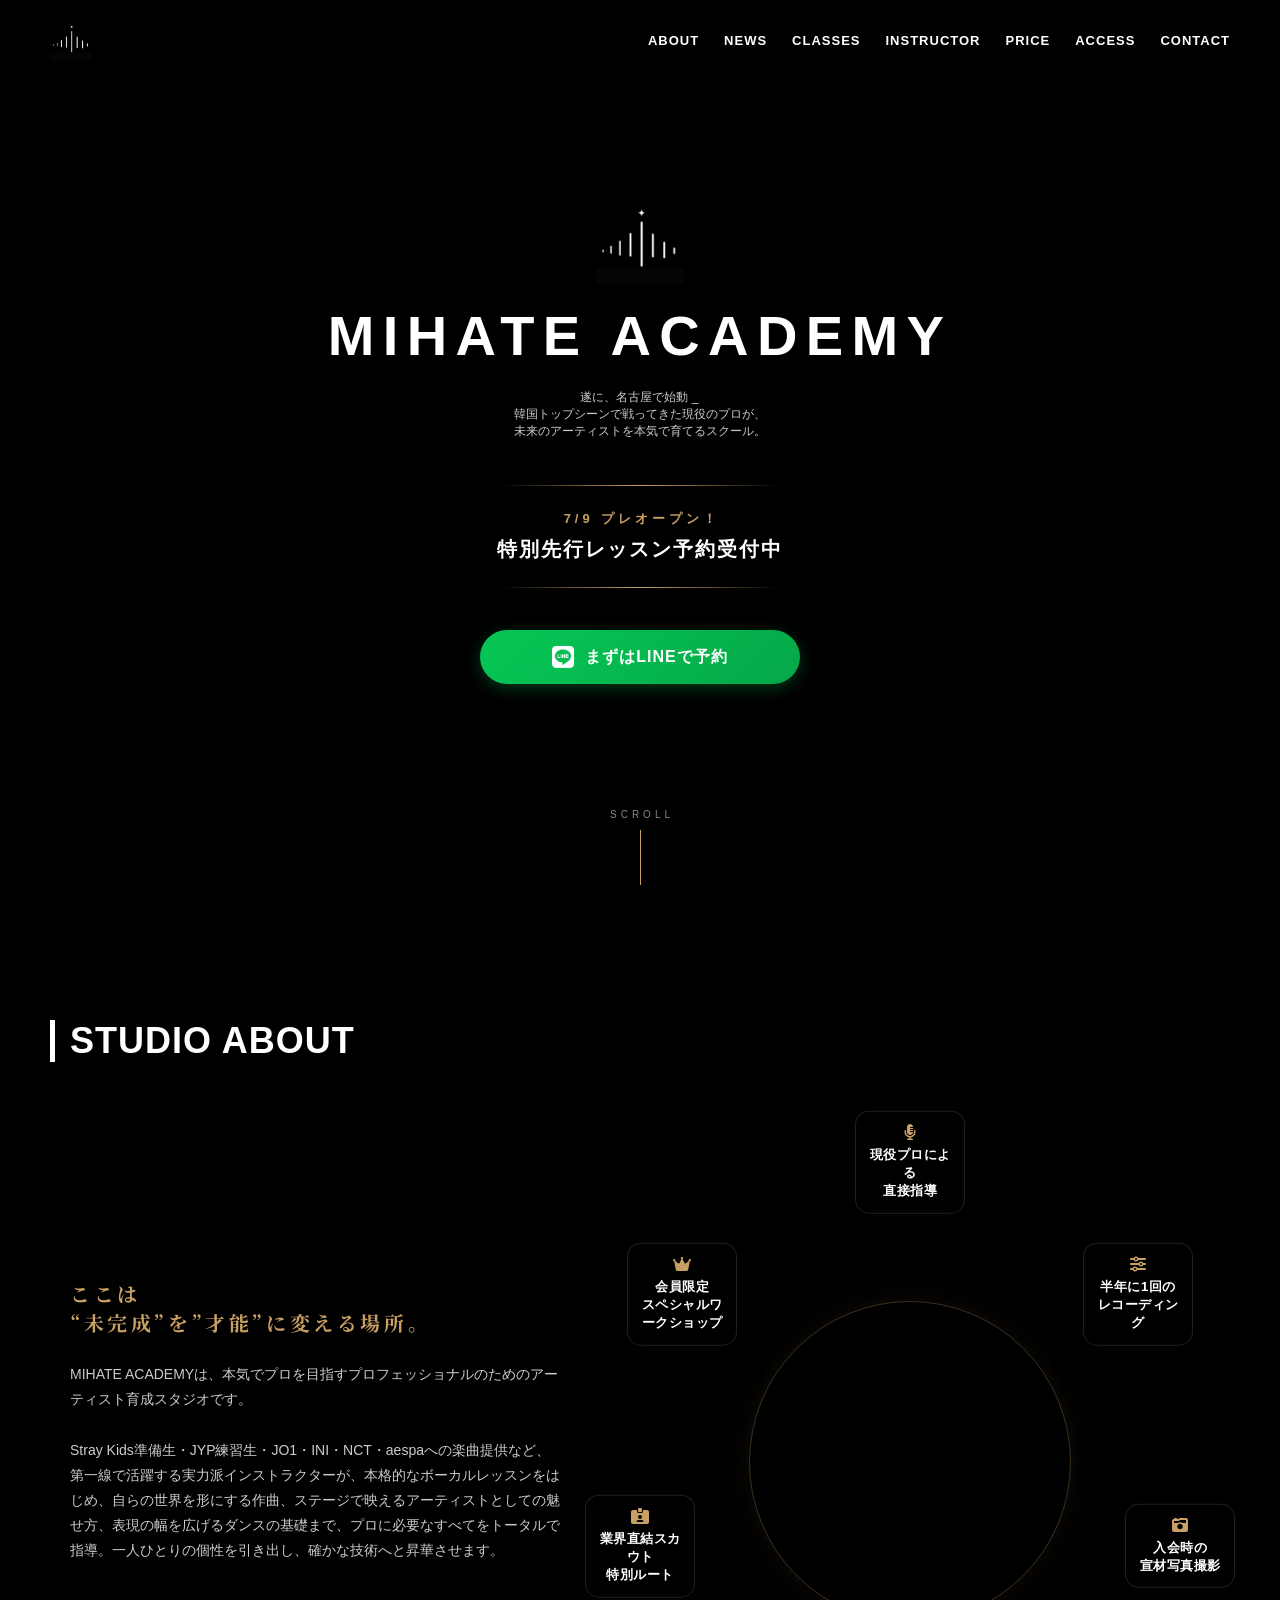
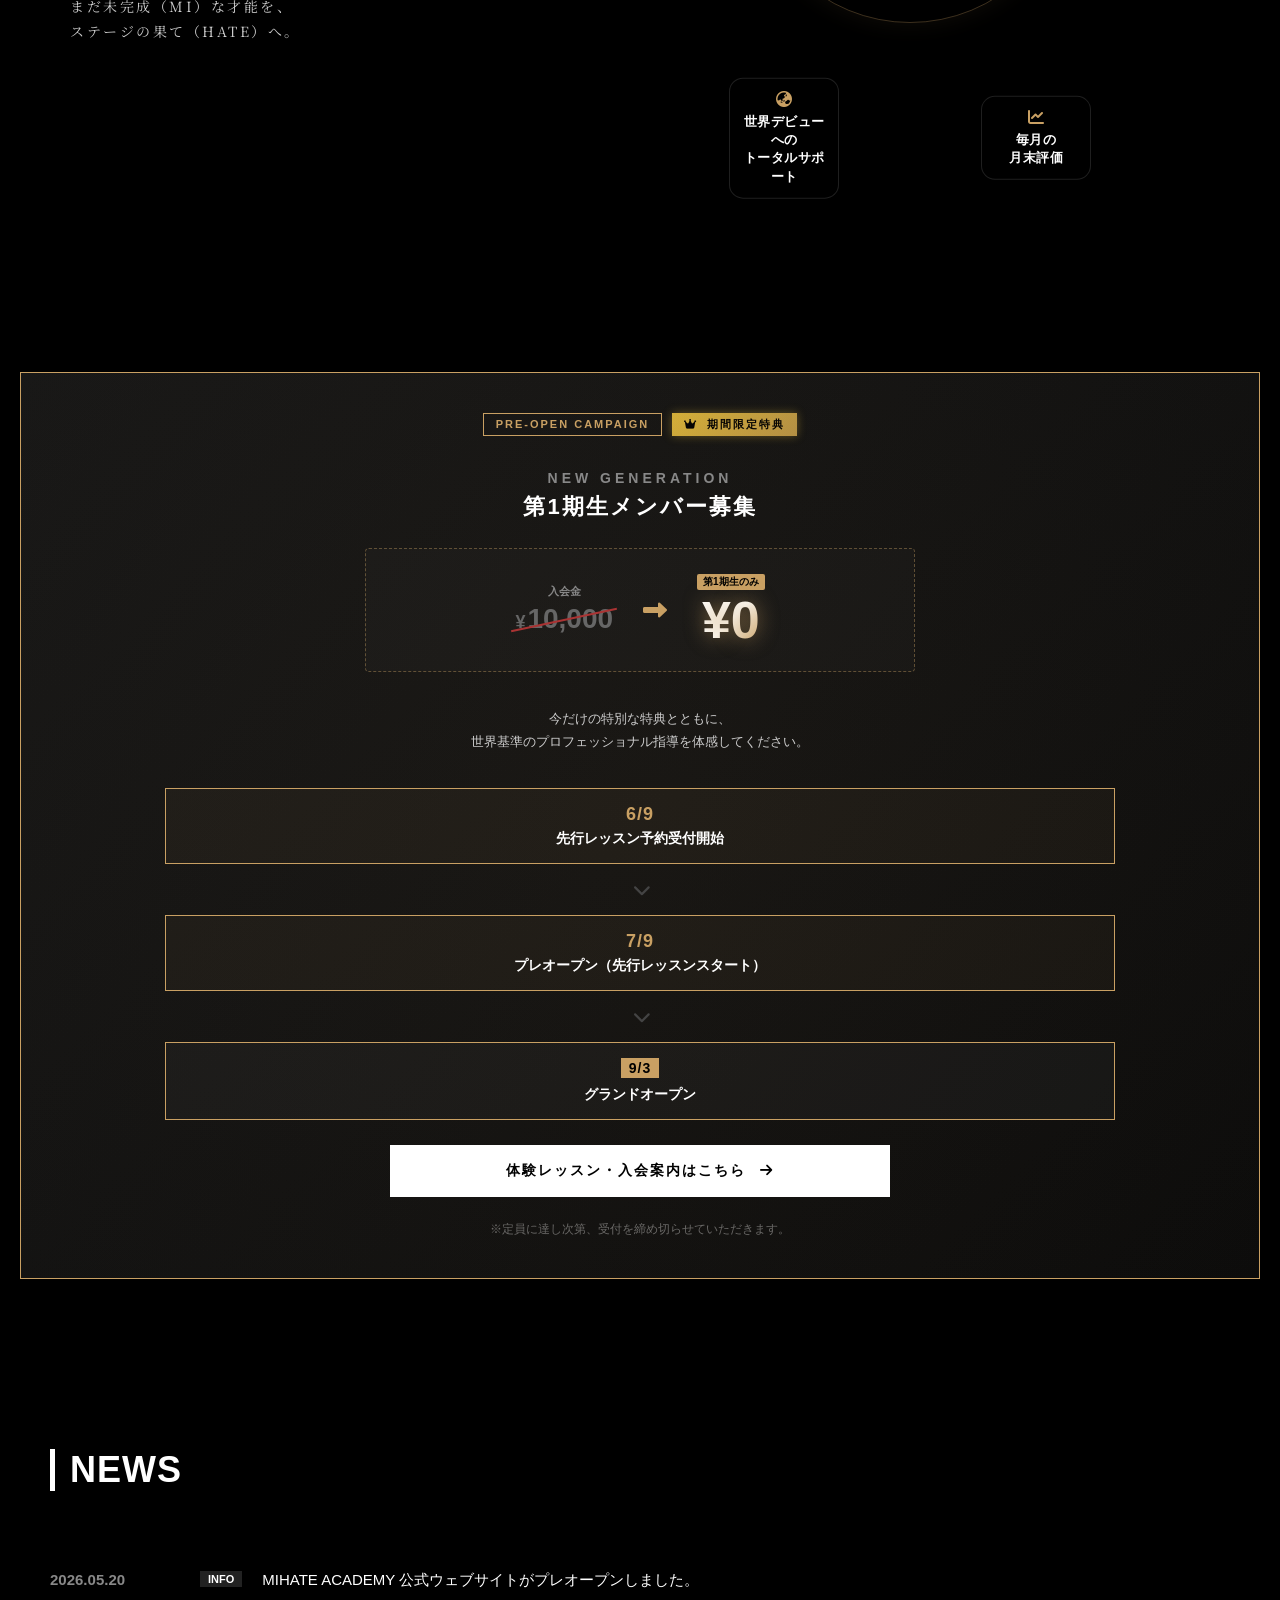
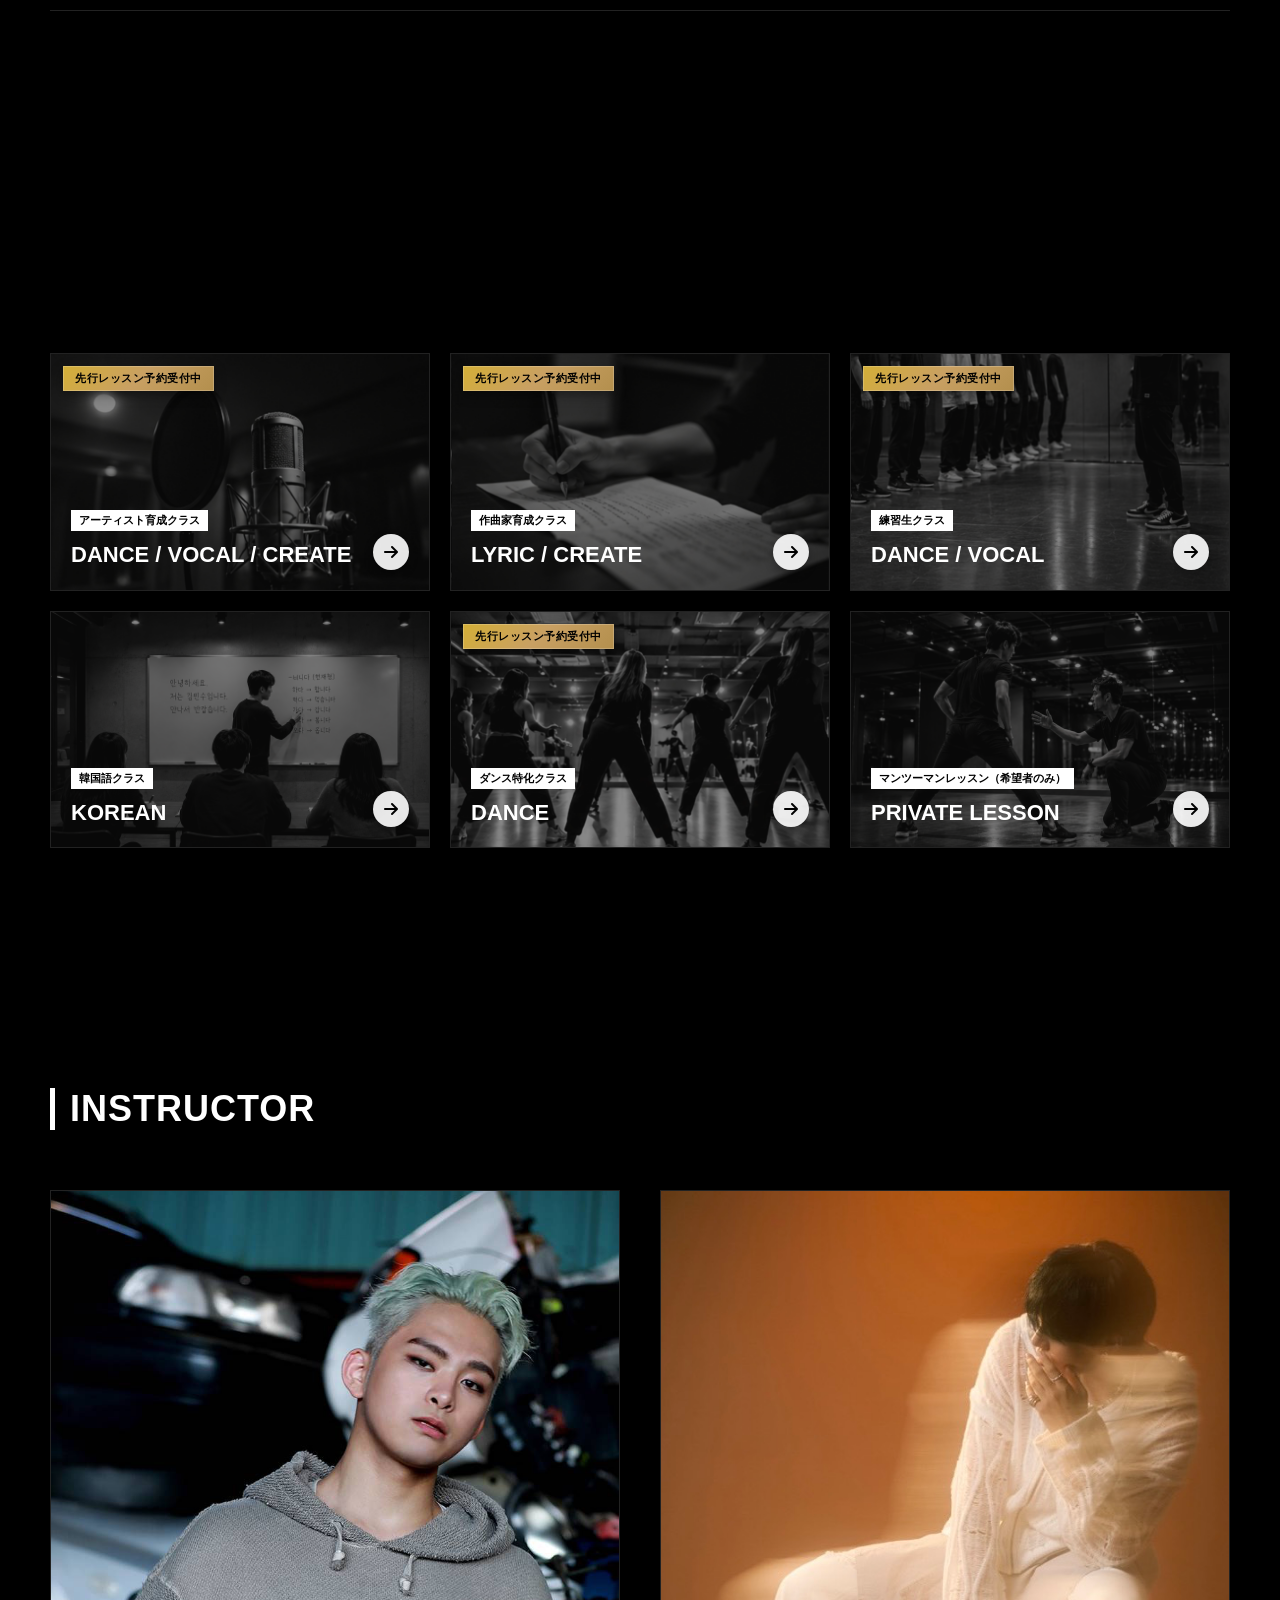
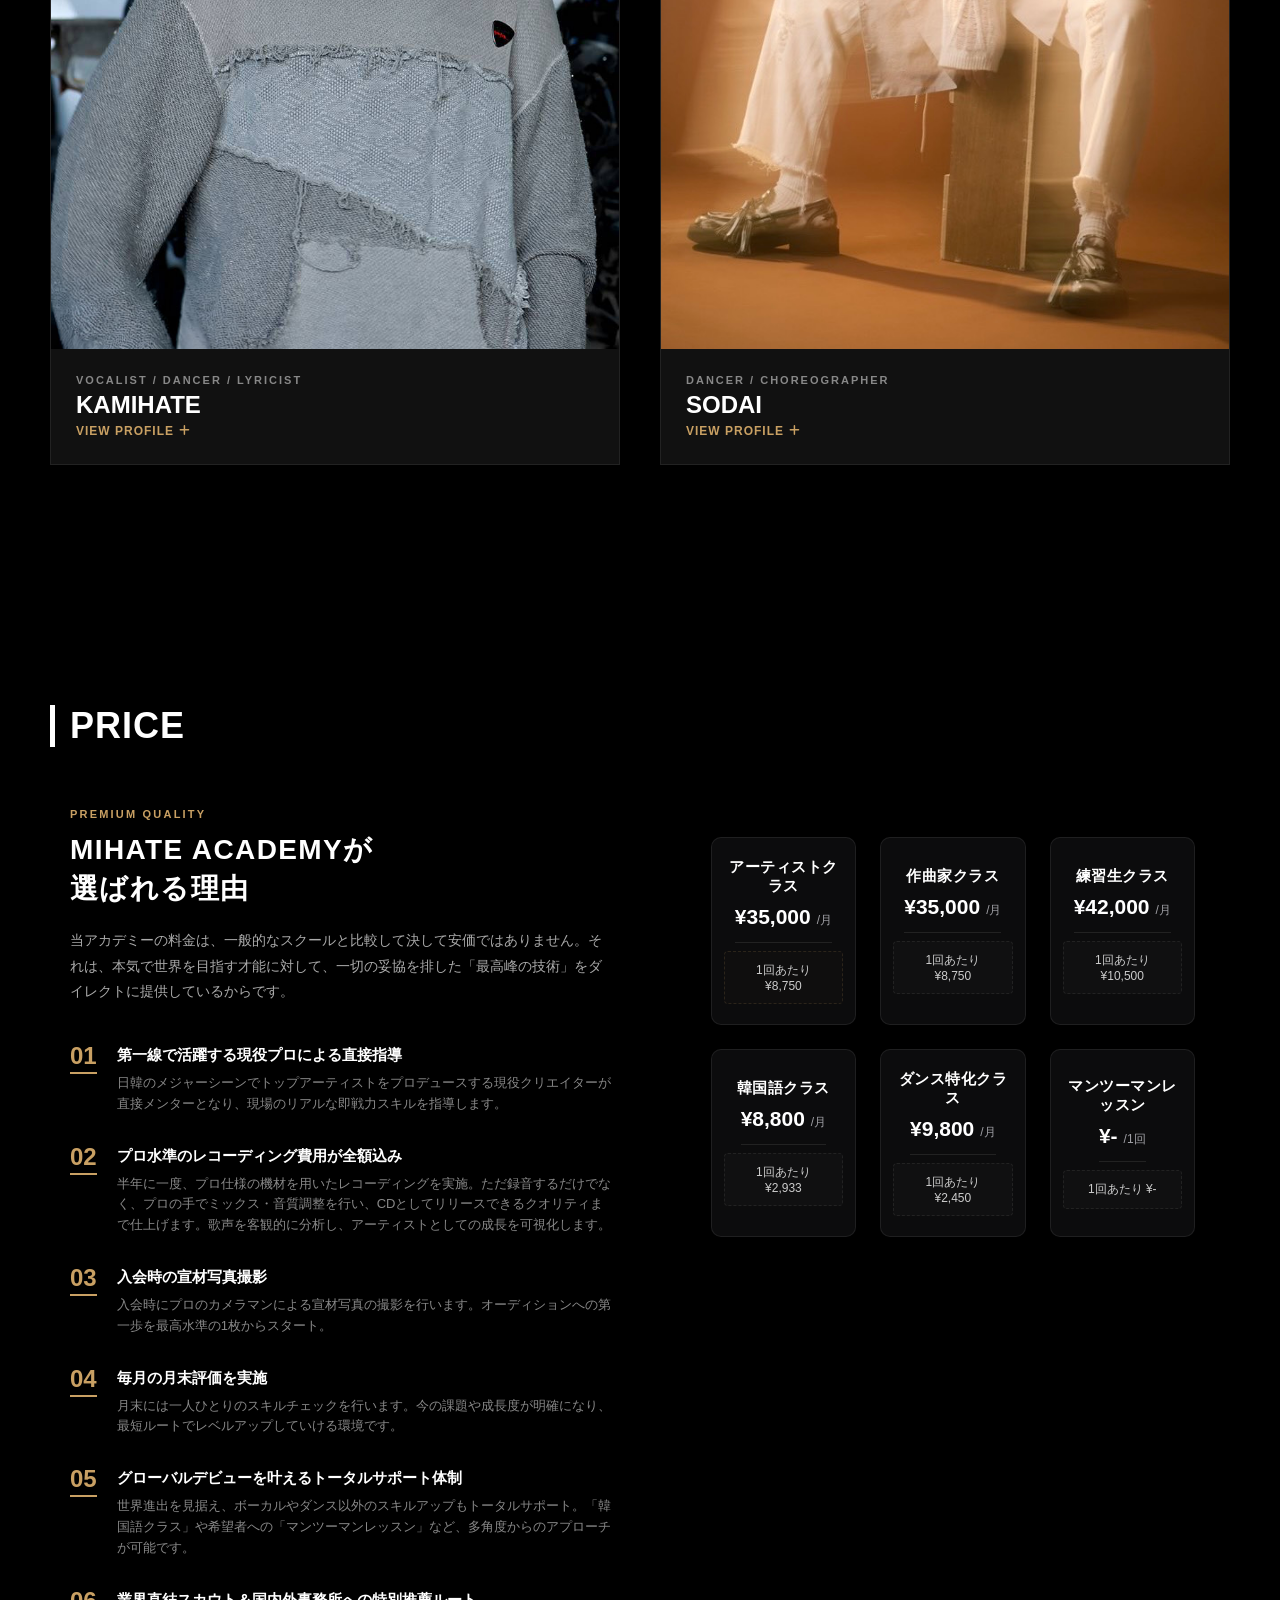
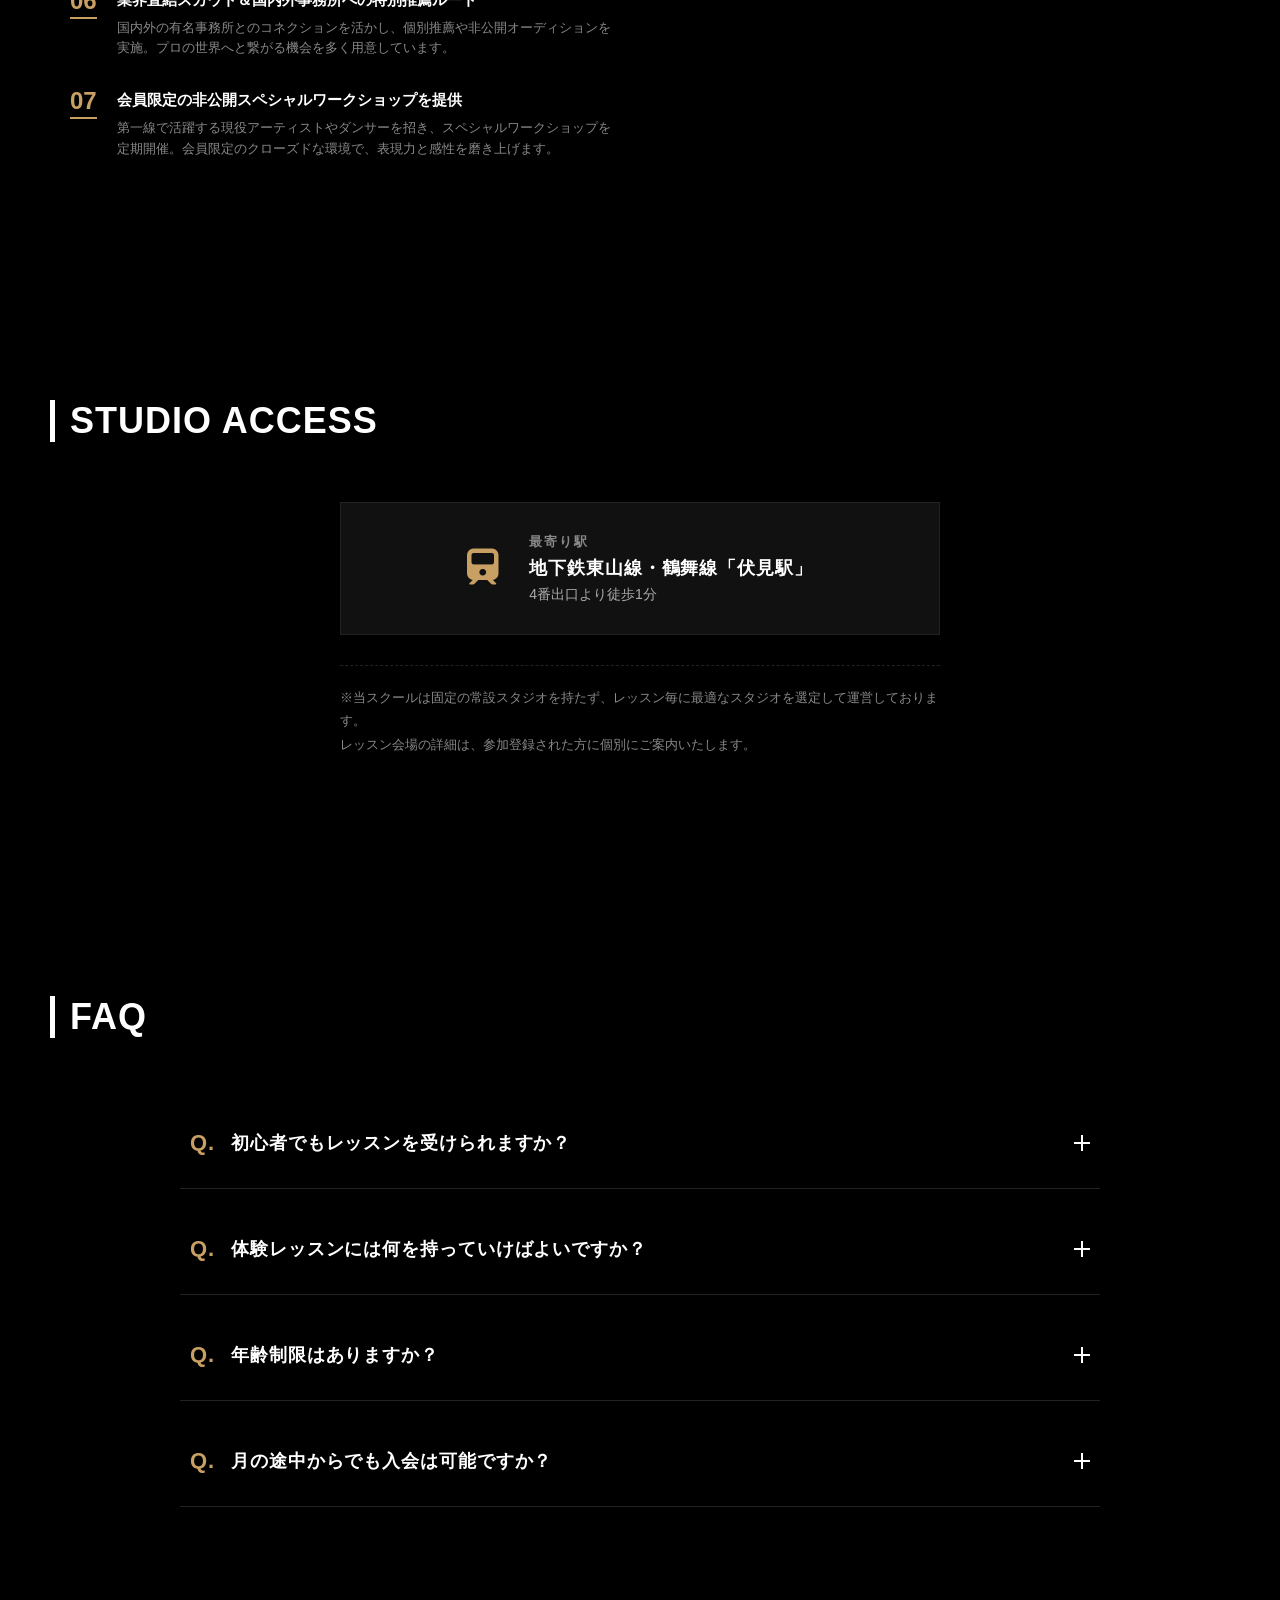
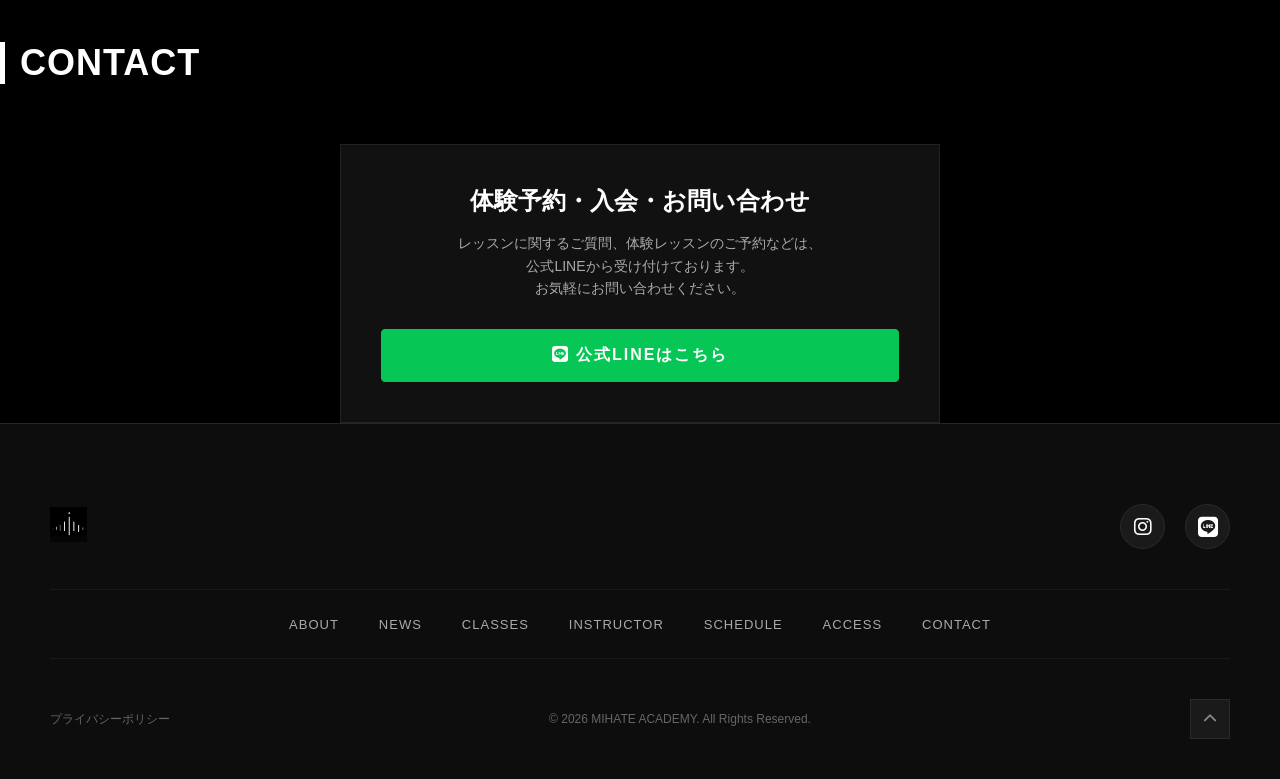
==== commit 65a6a822: "Add files via upload" ====
--- a/index.html
+++ b/index.html
@@ -642,7 +642,7 @@
         <h4 class="card-class-name">アーティストクラス</h4>
         <div class="card-price-group">
             <div class="card-main-price">¥35,000<span class="period">/月</span></div>
-            <div class="card-calc-box">1回あたり ¥17,500</div>
+            <div class="card-calc-box">1回あたり ¥8,750</div>
         </div>
     </div>
 
@@ -650,7 +650,7 @@
         <h4 class="card-class-name">作曲家クラス</h4>
         <div class="card-price-group">
             <div class="card-main-price">¥35,000<span class="period">/月</span></div>
-            <div class="card-calc-box">1回あたり ¥17,500</div>
+            <div class="card-calc-box">1回あたり ¥8,750</div>
         </div>
     </div>
 
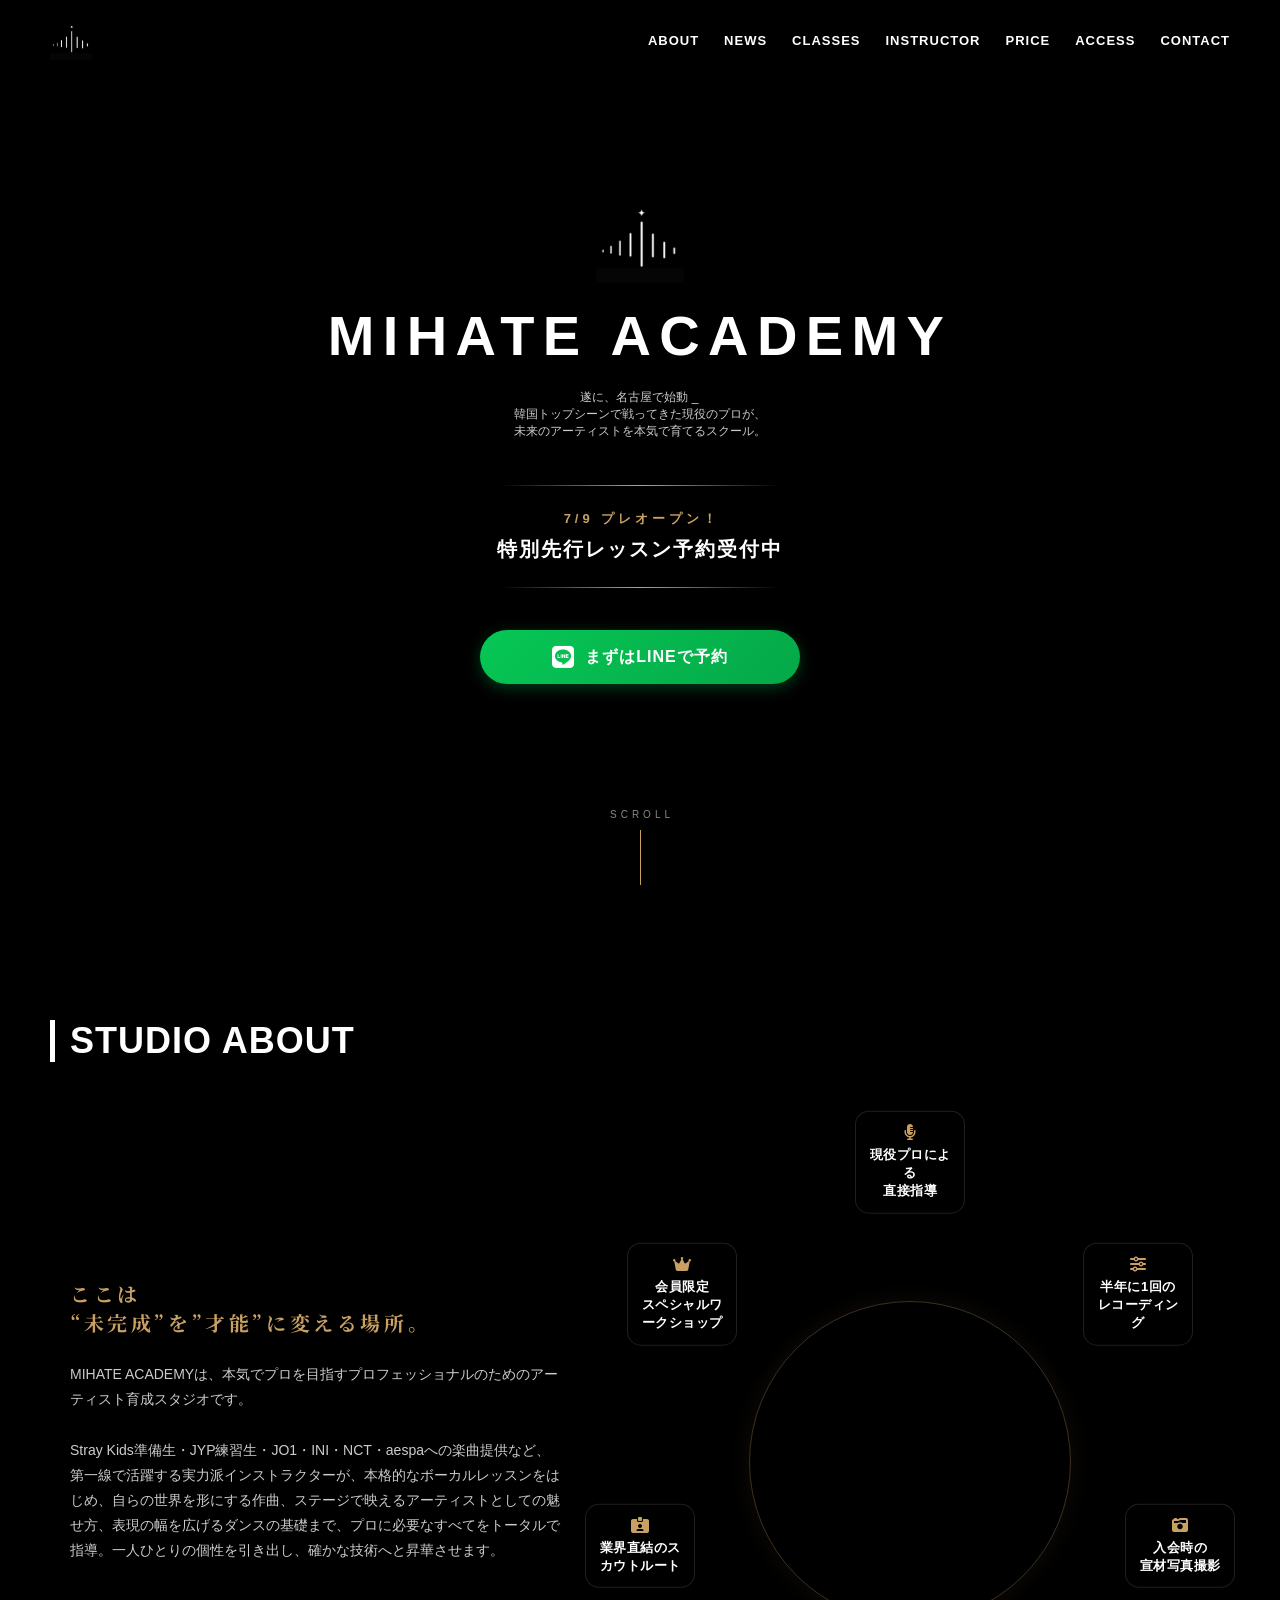
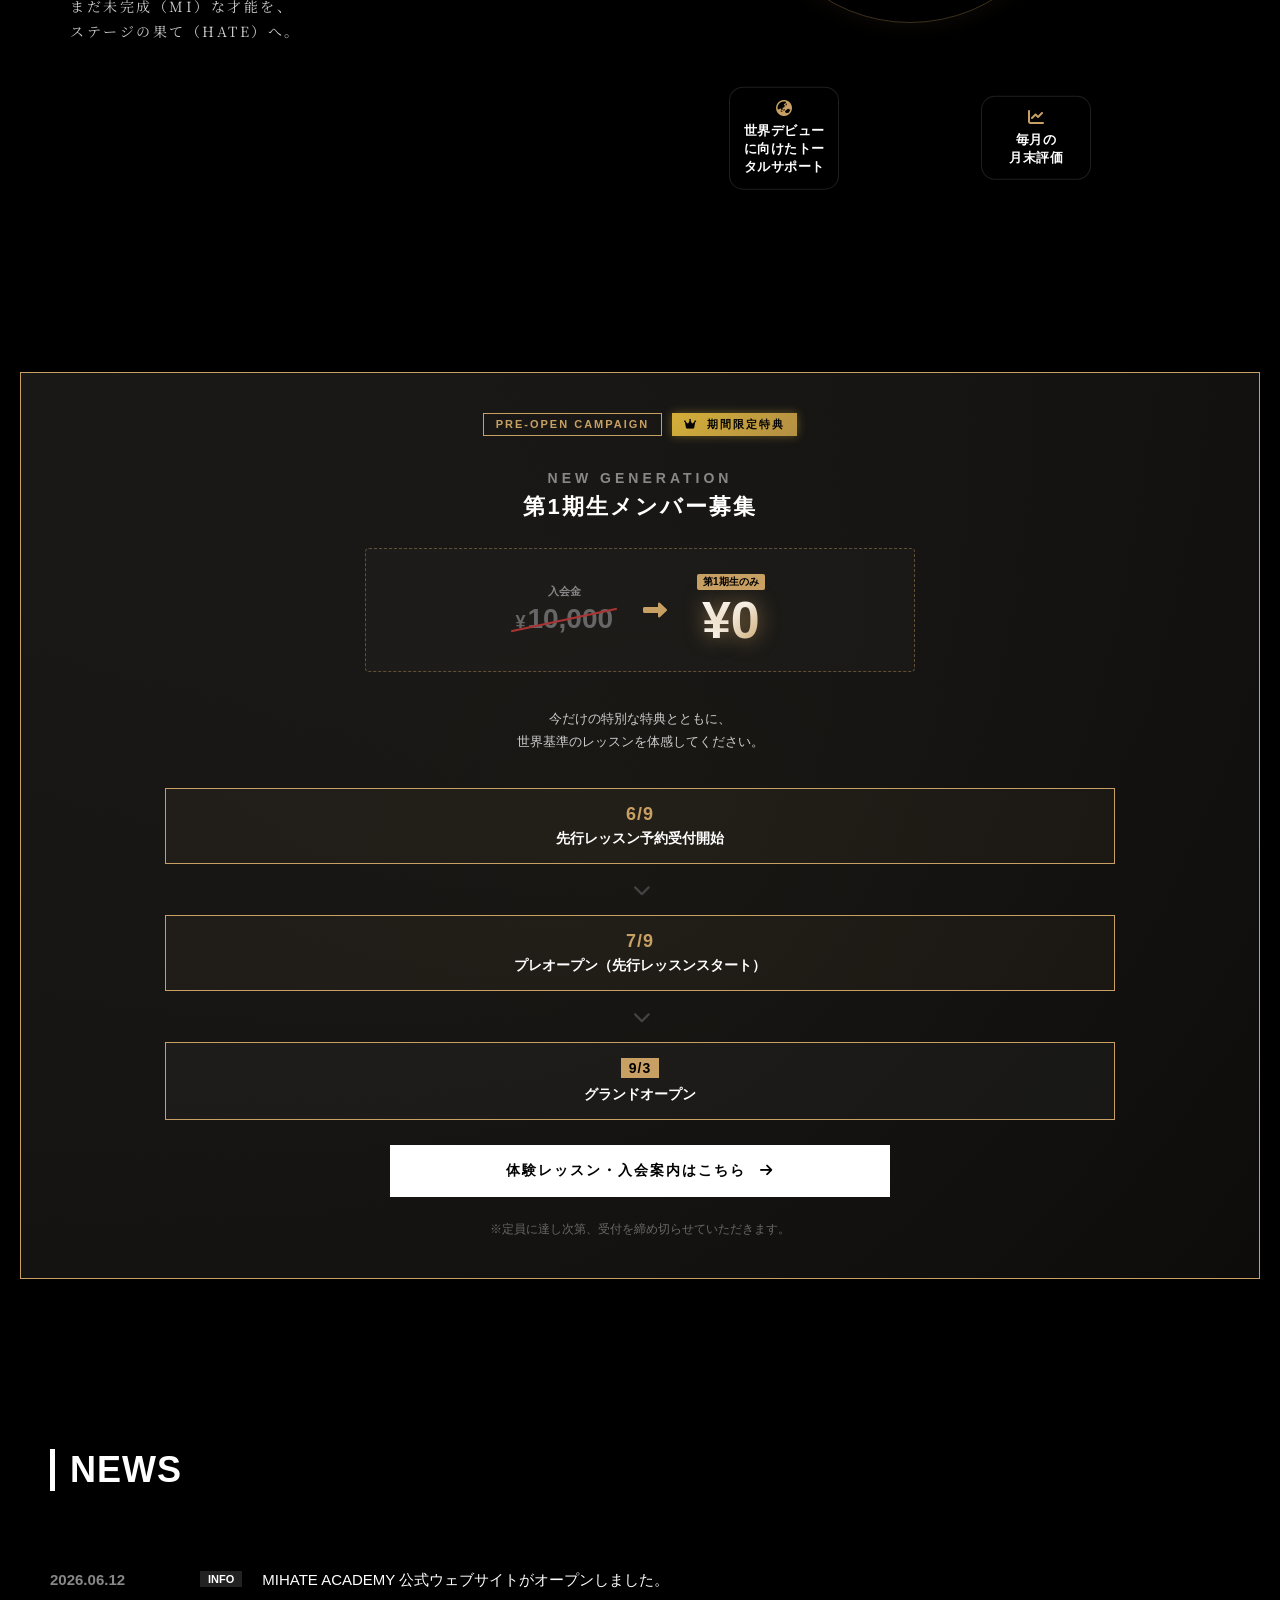
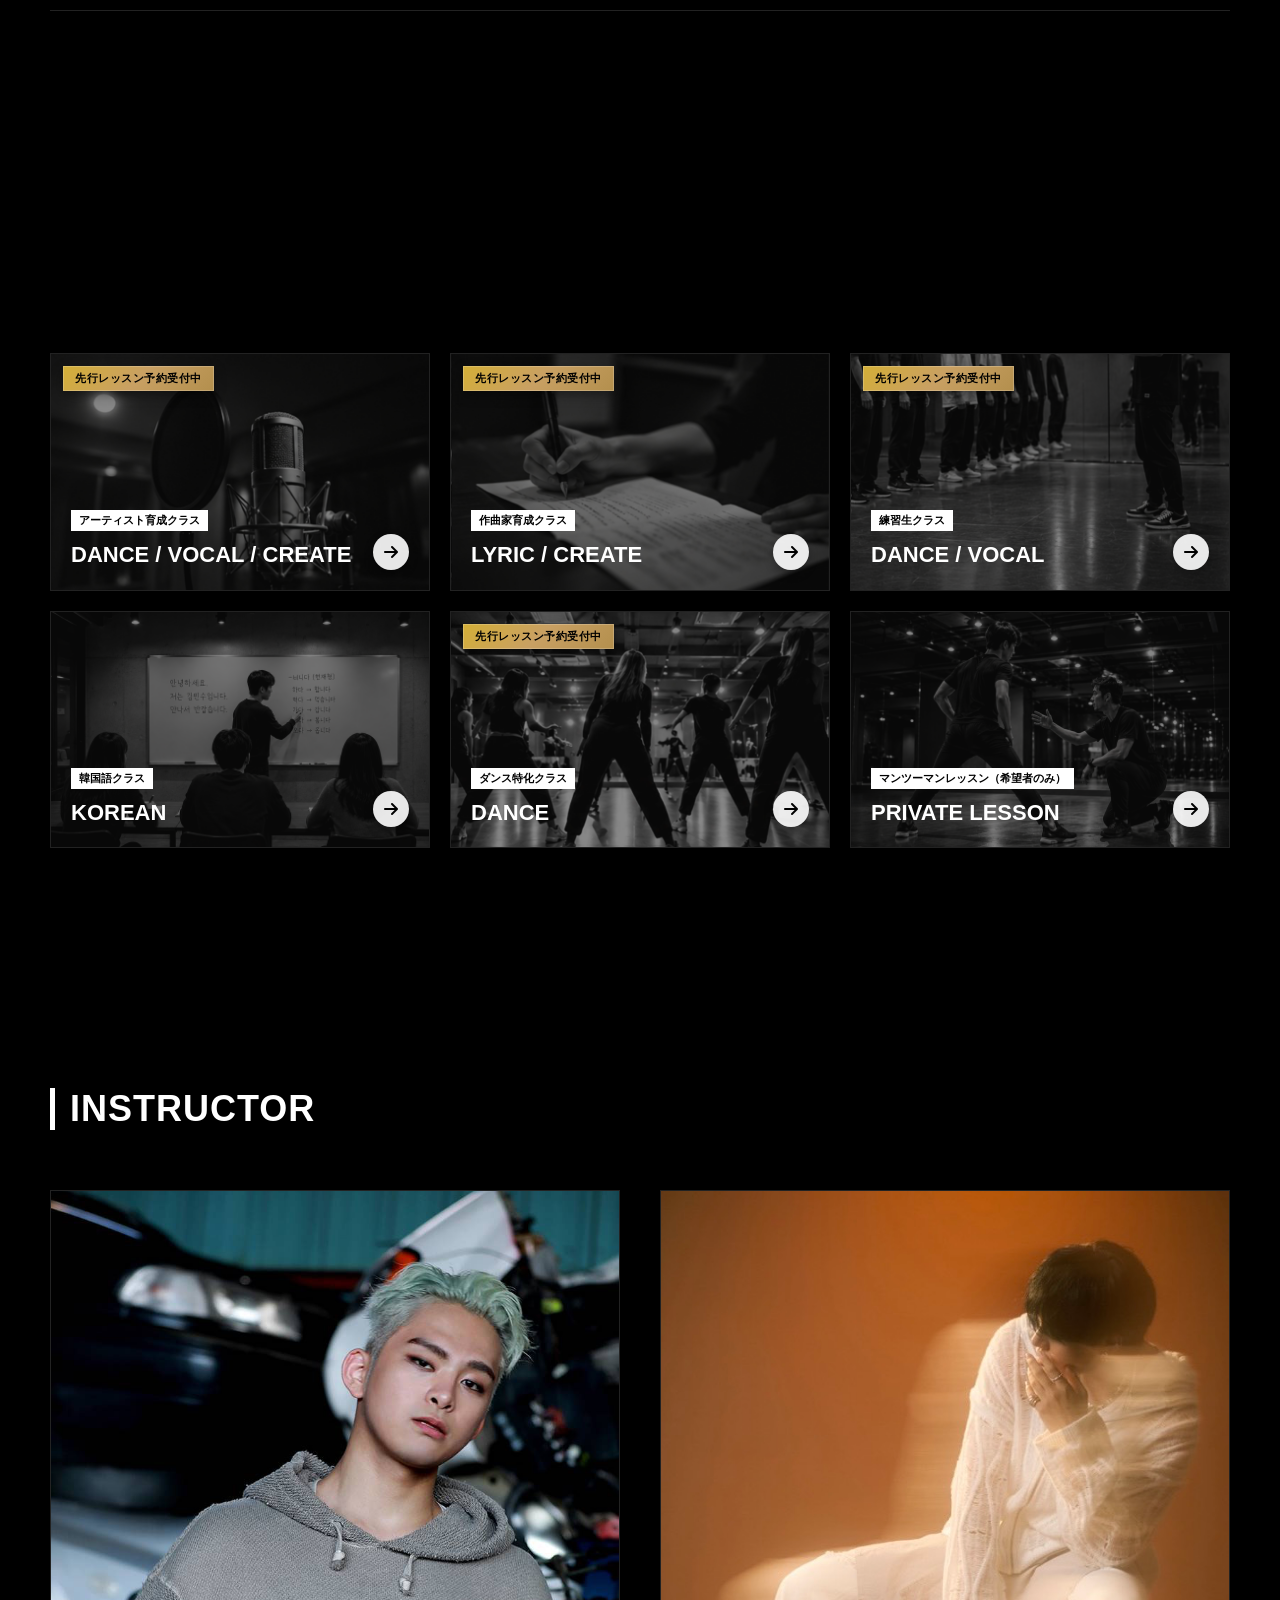
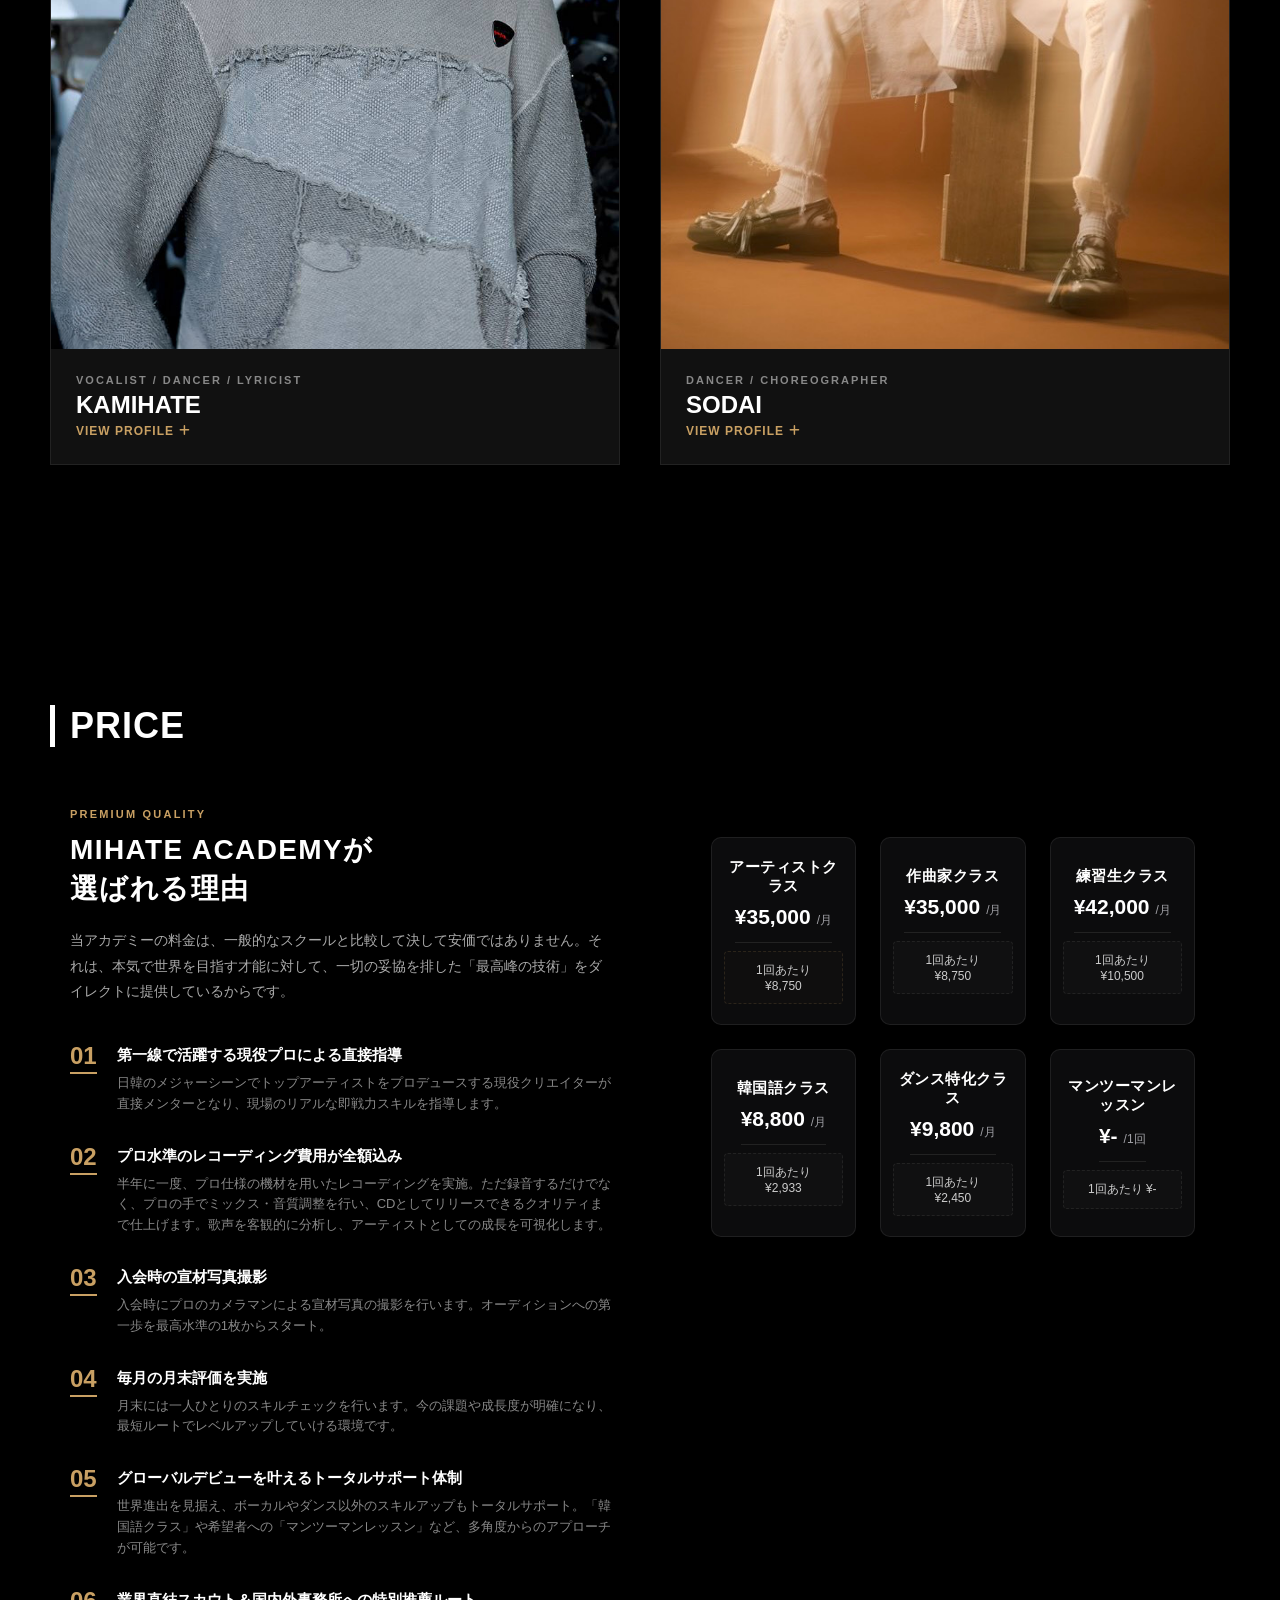
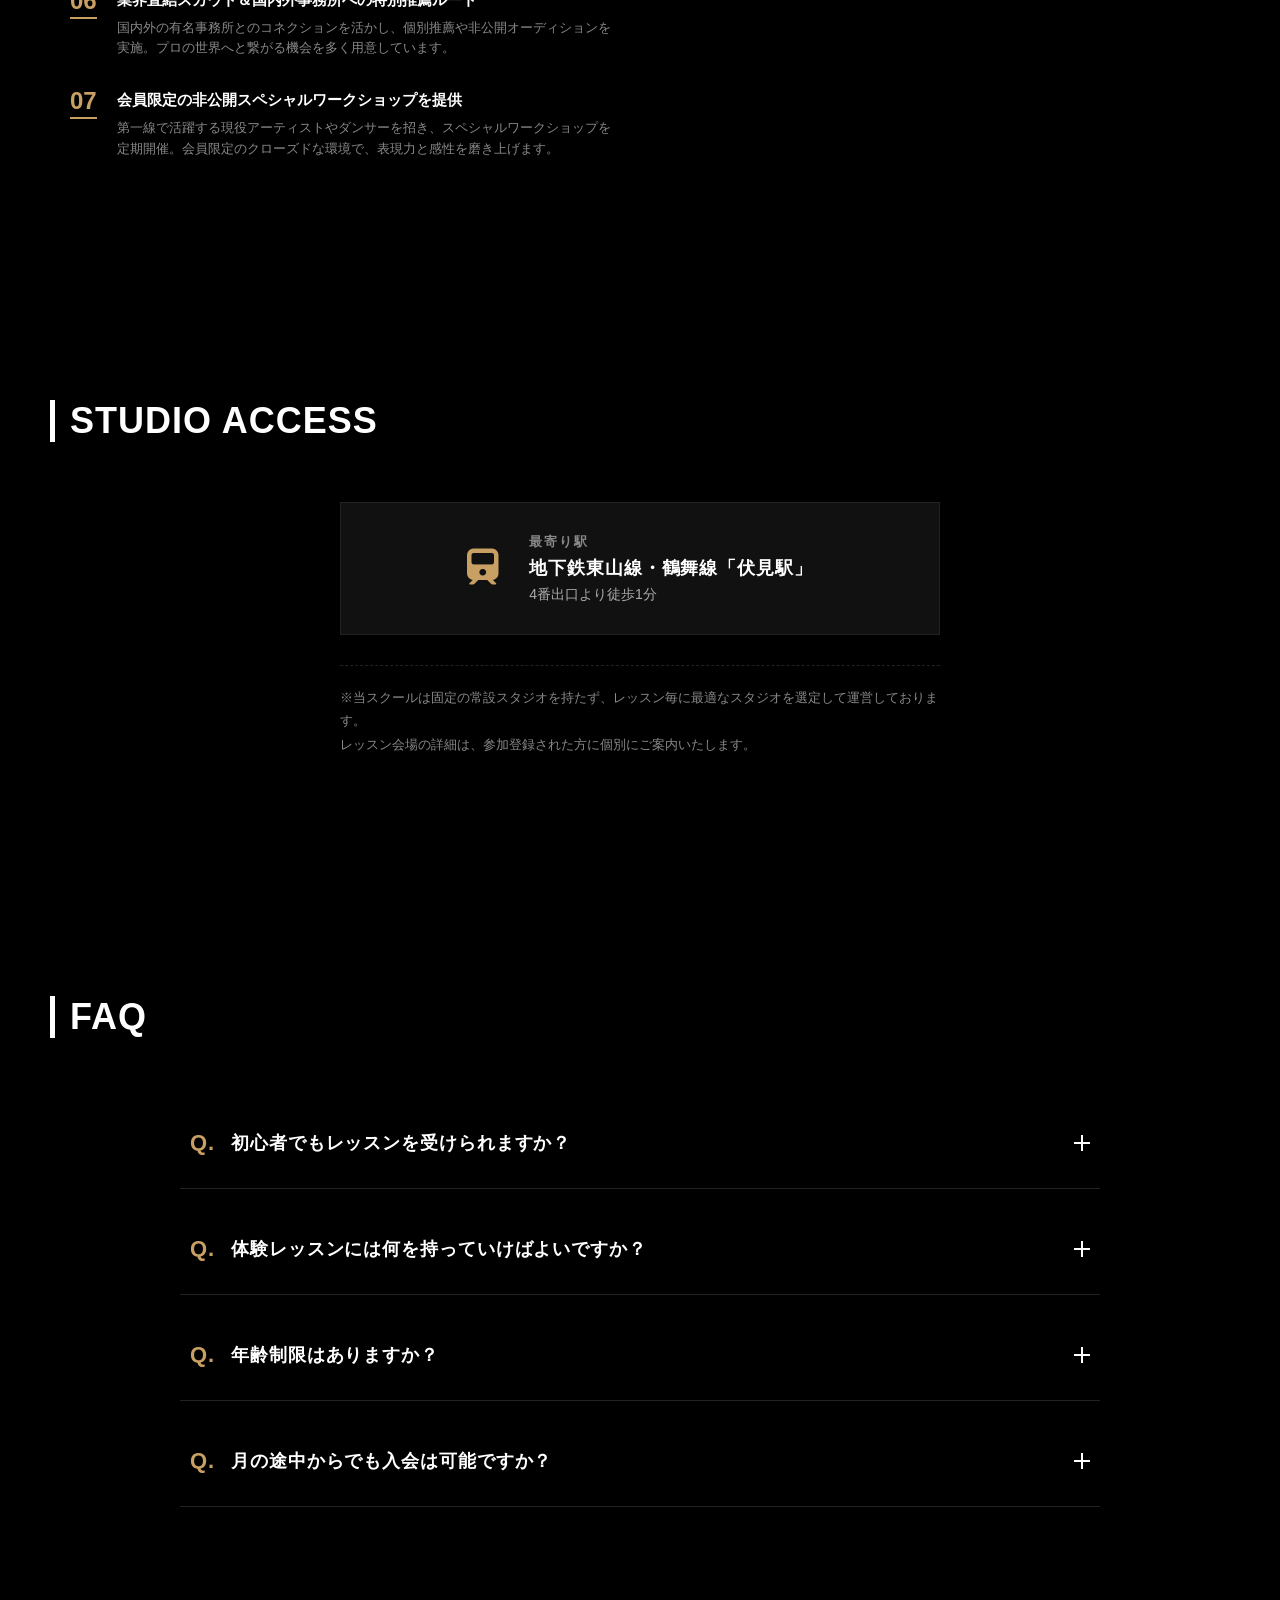
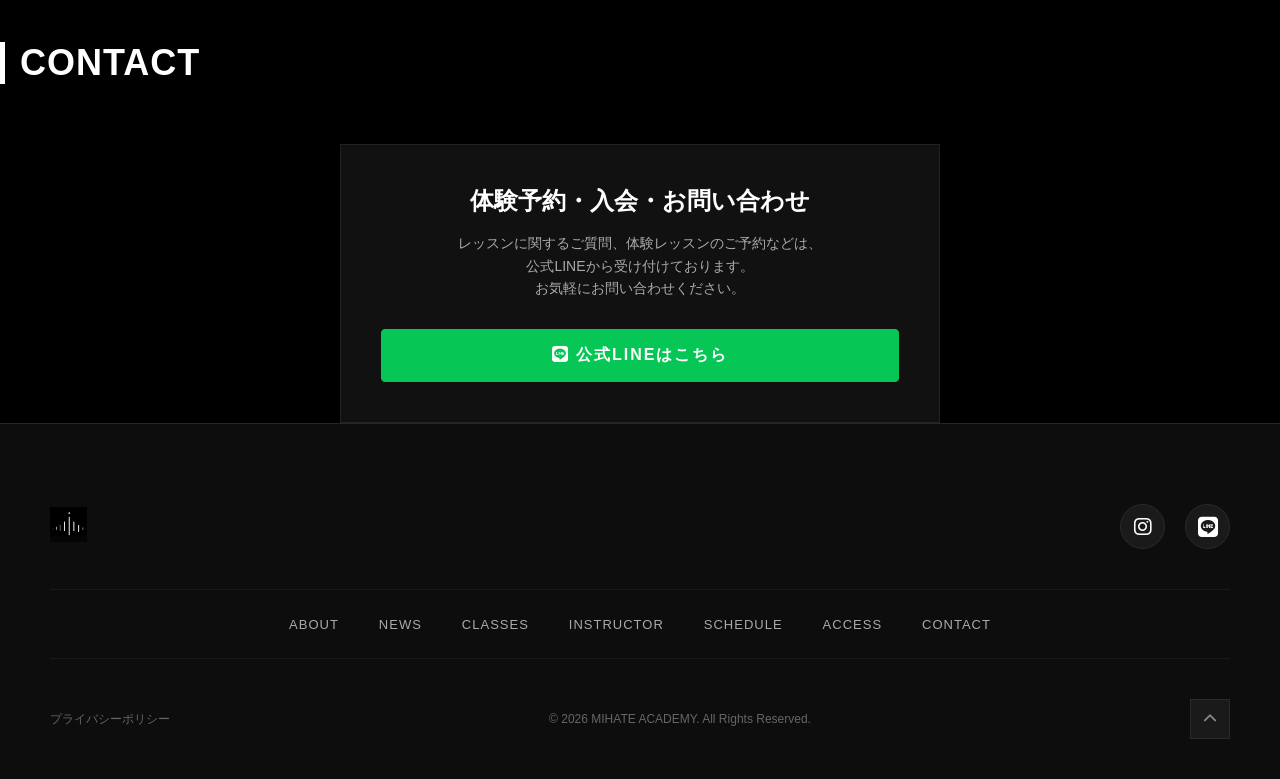
==== commit 88fdbb10: "Add files via upload" ====
--- a/index.html
+++ b/index.html
@@ -141,14 +141,14 @@
                     <div class="feature-icon-wrap">
                         <i class="fa-solid fa-earth-asia"></i>
                     </div>
-                    <h4>世界デビューへの<br>トータルサポート</h4>
+                    <h4>世界デビューに向けたトータルサポート</h4>
                 </div>
 
                 <div class="feature-card">
                     <div class="feature-icon-wrap">
                         <i class="fa-solid fa-id-card-clip"></i>
                     </div>
-                    <h4>業界直結スカウト<br>特別ルート</h4>
+                    <h4>業界直結のスカウトルート</h4>
                 </div>
 
                 <div class="feature-card">
@@ -176,7 +176,6 @@
                 第1期生メンバー募集
             </h2>
 
-<!-- ラベルを削除し、金額の対比だけに絞ってストレートに訴求 -->
             <div class="price-benefit-display reveal-fade-up delay-2">
                 <div class="price-flex-box">
                     <div class="price-item original">
@@ -194,7 +193,7 @@
             </div>
 
             <p class="campaign-text reveal-fade-up delay-3">
-                今だけの特別な特典とともに、<br>世界基準のプロフェッショナル指導を体感してください。
+                今だけの特別な特典とともに、<br>世界基準のレッスンを体感してください。
             </p>
 
 <div class="campaign-timeline reveal-fade-up delay-3">
@@ -216,7 +215,7 @@
     </div>
 </div>
 
-            <div class="campaign-cta-wrap reveal-fade-up delay-4">
+            <div class="campaign-cta-wrap reveal-fade-up">
                 <a href="entry.html" class="btn-campaign">体験レッスン・入会案内はこちら <i class="fa-solid fa-arrow-right"></i></a>
             </div>
             <p class="campaign-note">※定員に達し次第、受付を締め切らせていただきます。</p>
@@ -227,9 +226,9 @@
         <h2 class="section-title reveal-fade-up">News</h2>
         <ul class="news-list reveal-fade-up delay-1">
             <li class="news-item">
-                <span class="news-date">2026.05.20</span>
+                <span class="news-date">2026.06.12</span>
                 <span class="news-badge">Info</span>
-                <div class="news-text"><a href="#">MIHATE ACADEMY 公式ウェブサイトがプレオープンしました。</a></div>
+                <div class="news-text"><a href="#">MIHATE ACADEMY 公式ウェブサイトがオープンしました。</a></div>
             </li>
         </ul>
     </section>
@@ -746,7 +745,7 @@
                     <span class="faq-icon"></span>
                 </button>
                 <div class="faq-answer">
-                    <div class="faq-answer-content">練習生コースについては、9歳〜19歳までを対象としております。プロを目指す上で、早い段階から経験を積むことは大きな強みとなるため、若い世代の育成にも力を入れています。<br><br>※「受講中に19歳を過ぎたら退会になるか」というご質問を多くいただきますが、入会時点で19歳であれば期間終了までそのまま継続して受講いただけますのでご安心ください。<br><br>また、アーティストコース・作曲家（トップライナー）コースについては年齢制限を設けておりません。<br> 「本気で表現を学びたい」「アーティストとして挑戦したい」という強い想いがあれば、年齢に関係なく挑戦していただける環境です。<br><br>一人ひとりの個性や目標、熱量に寄り添いながら、実践的なスキル習得と成長を全力でサポートいたします。
+                    <div class="faq-answer-content">練習生コースについては、9歳〜19歳までを対象としております。プロを目指す上で、早い段階から経験を積むことは大きな強みとなるため、若い世代の育成にも力を入れています。<br><br>※「受講中に19歳を過ぎたら退会になるか」というご質問を多くいただきますが、入会時点で19歳であれば期間終了までそのまま継続して受講いただけますのでご安心ください。<br><br>そのほかのコースについては年齢制限を設けておりません。<br> 「本気で表現を学びたい」「アーティストとして挑戦したい」という強い想いがあれば、年齢に関係なく挑戦していただける環境です。<br><br>一人ひとりの個性や目標、熱量に寄り添いながら、実践的なスキル習得と成長を全力でサポートいたします。
                     </div>
                 </div>
             </div>
@@ -778,7 +777,7 @@
                 </p>
                 
                 <div class="cta-buttons">
-                    <a href="https://line.me/R/ti/p/..." class="btn btn-block btn-line" target="_blank" rel="noopener noreferrer">
+                    <a href="https://lin.ee/r76kFHC" class="btn btn-block btn-line" target="_blank" rel="noopener noreferrer">
                         <i class="fab fa-line"></i> 公式LINEはこちら
                     </a>
                 </div>
@@ -917,7 +916,7 @@
                             <span class="cta-sub">＼ 7～8月限定のチャンス！ ／</span>
                             <p class="cta-main">先行レッスン予約受付中！</p>
                         </div>
-                        <a href="https://line.me/R/ti/p/@あなたのLINEのID" target="_blank" rel="noopener noreferrer" class="cta-line-btn">
+                        <a href="https://lin.ee/r76kFHC" target="_blank" rel="noopener noreferrer" class="cta-line-btn">
                             <i class="fa-brands fa-line"></i> 公式LINEから予約する
                         </a>
                     </div>
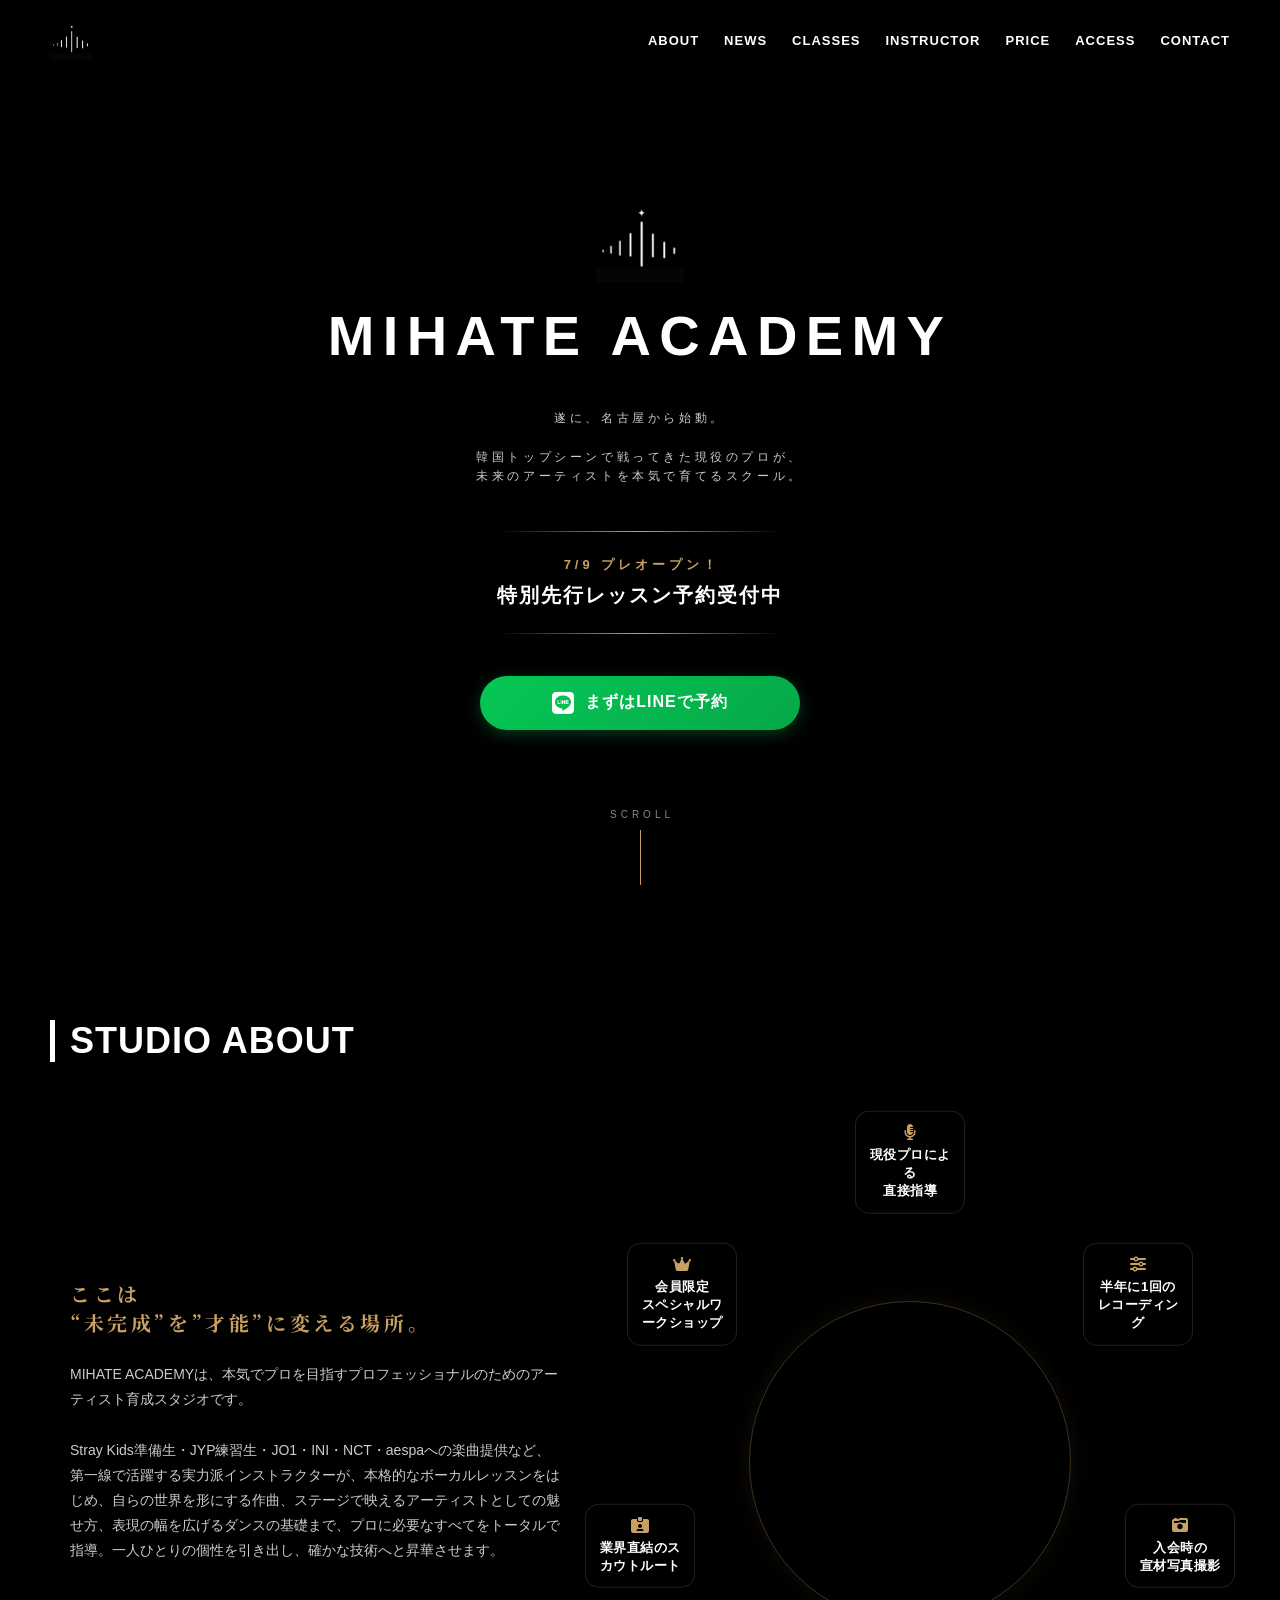
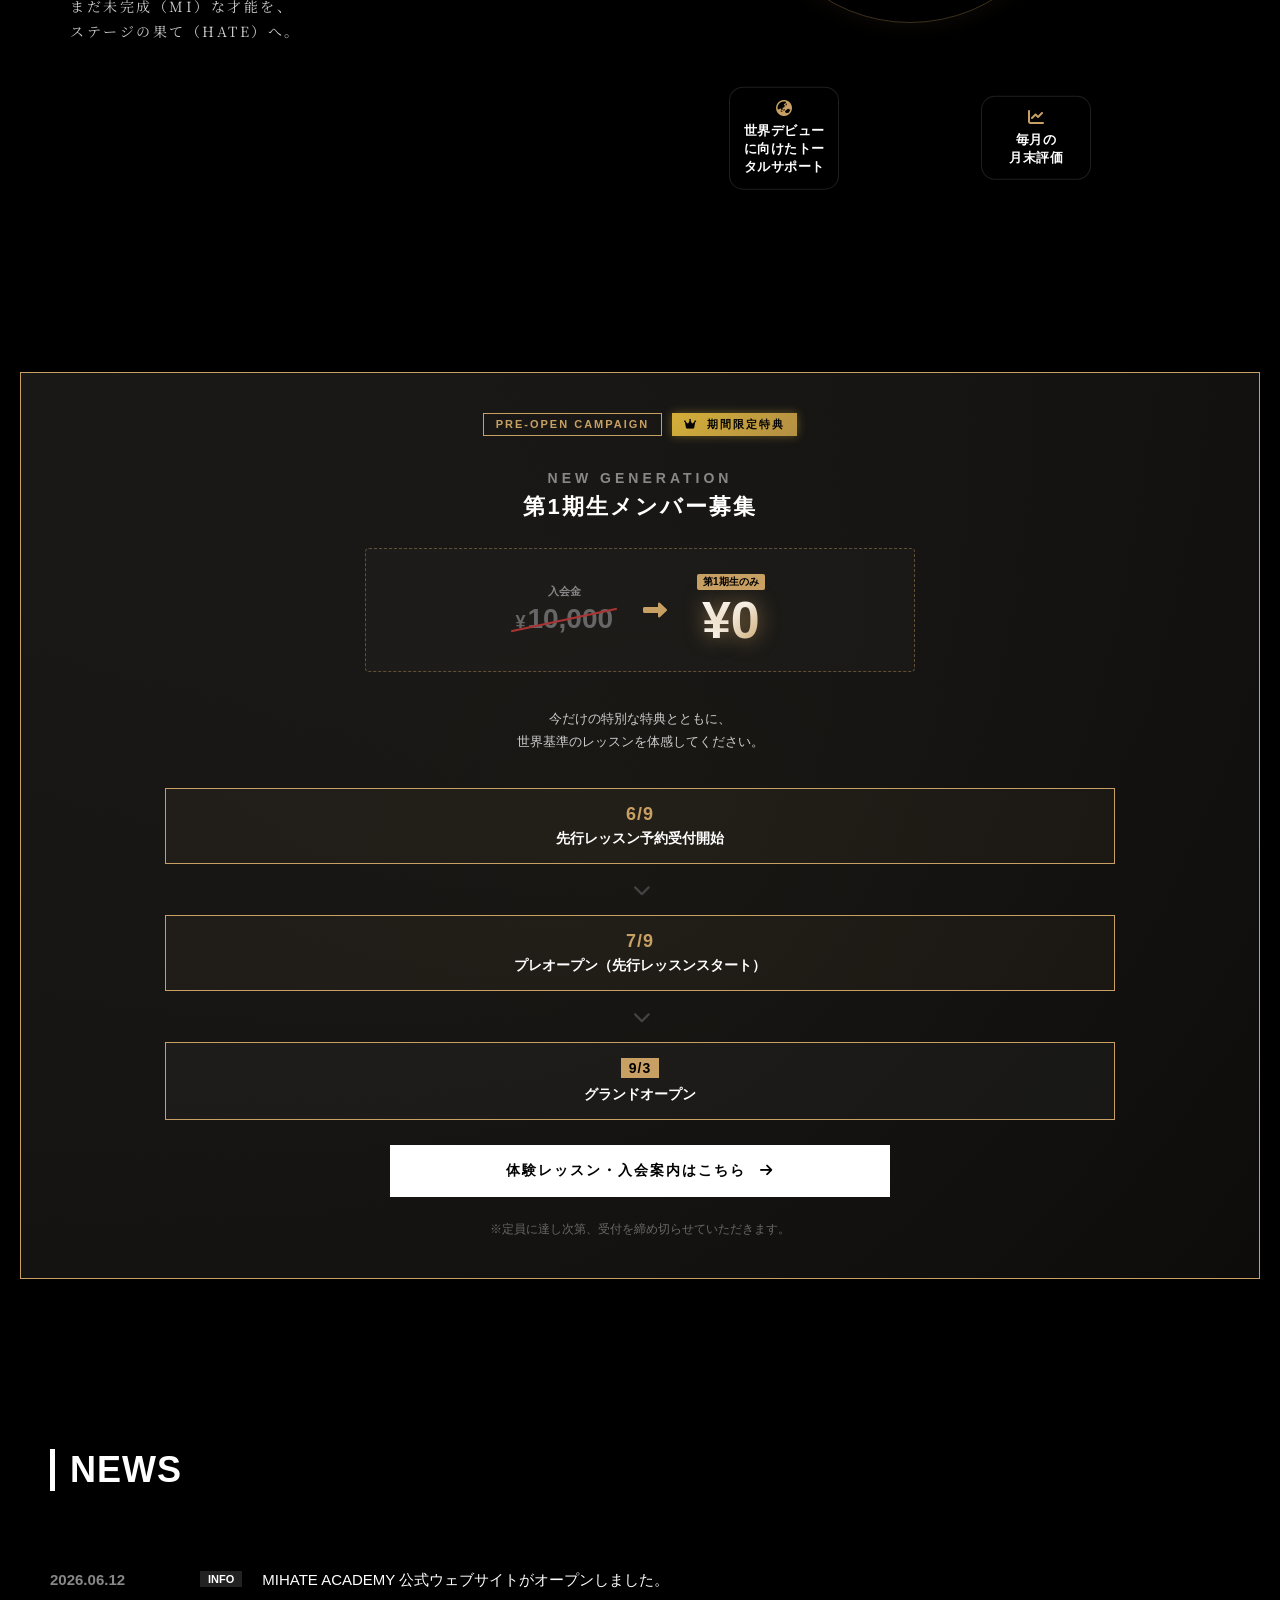
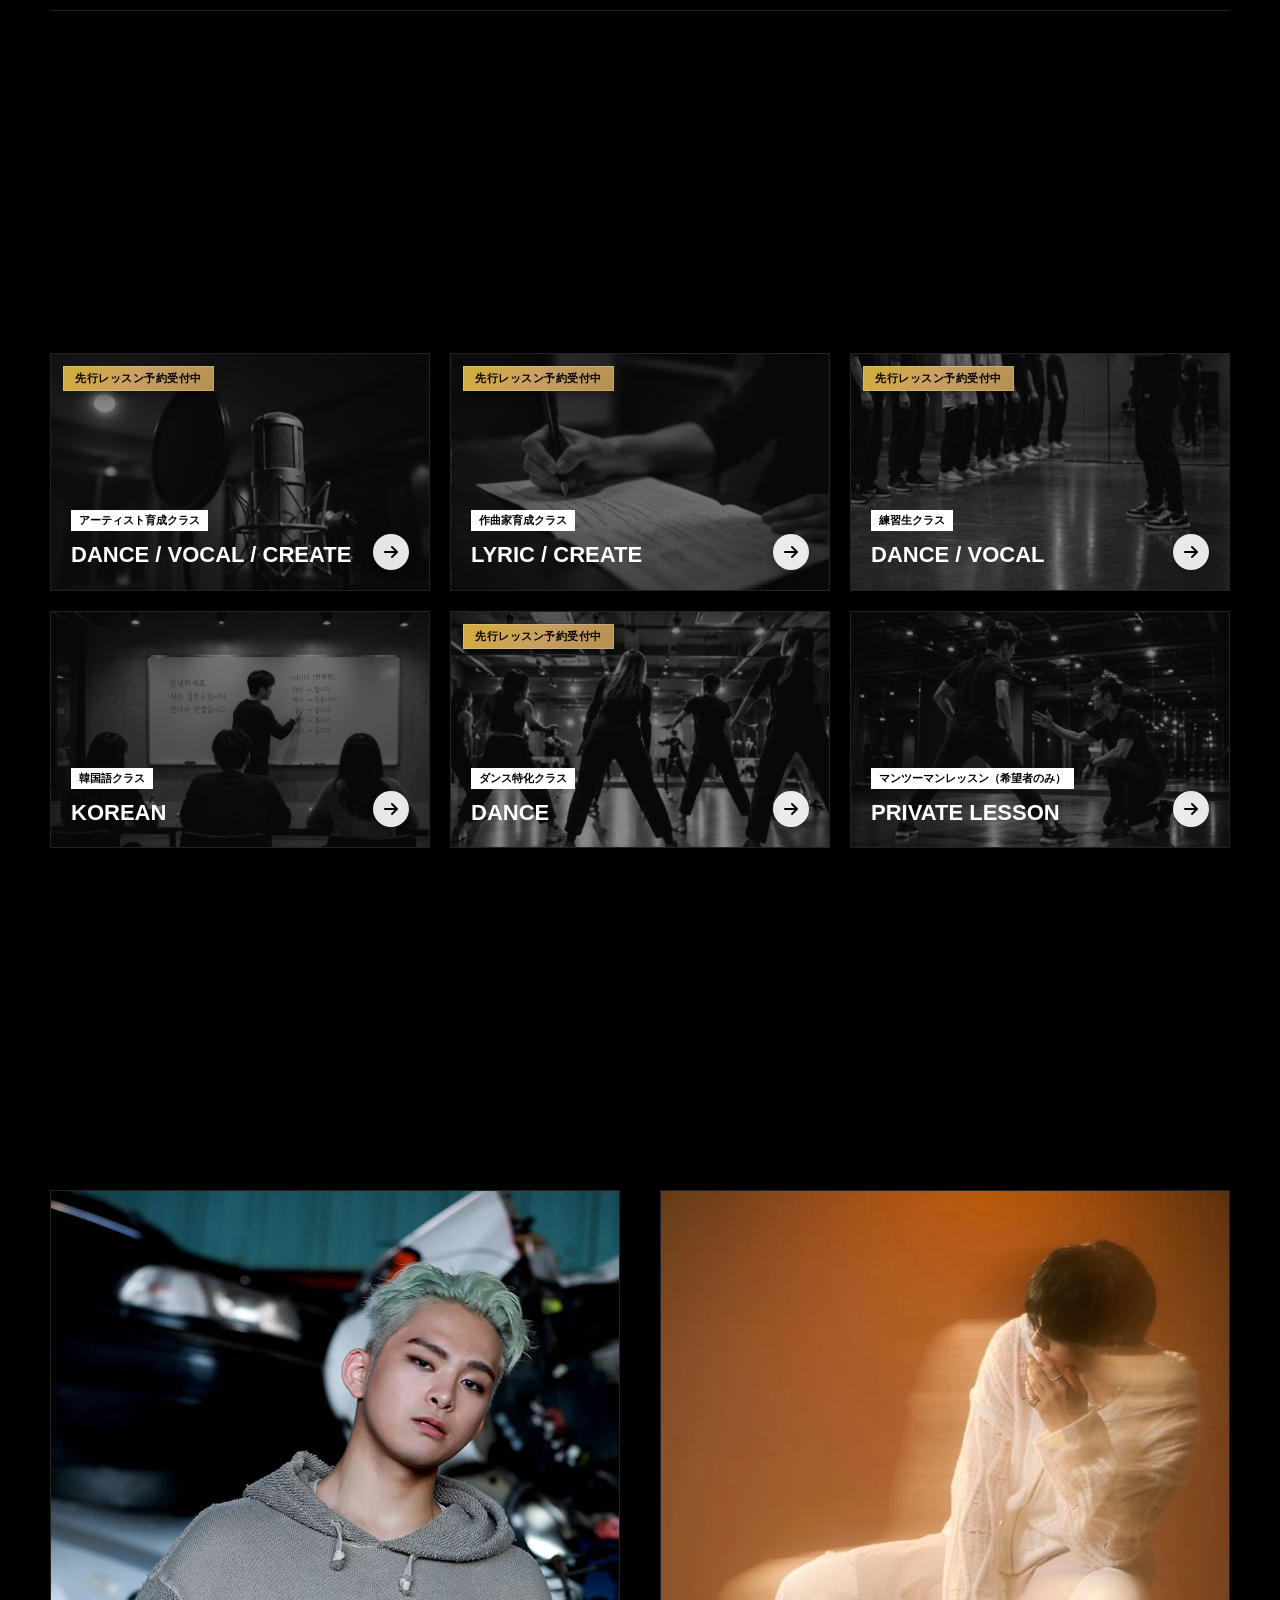
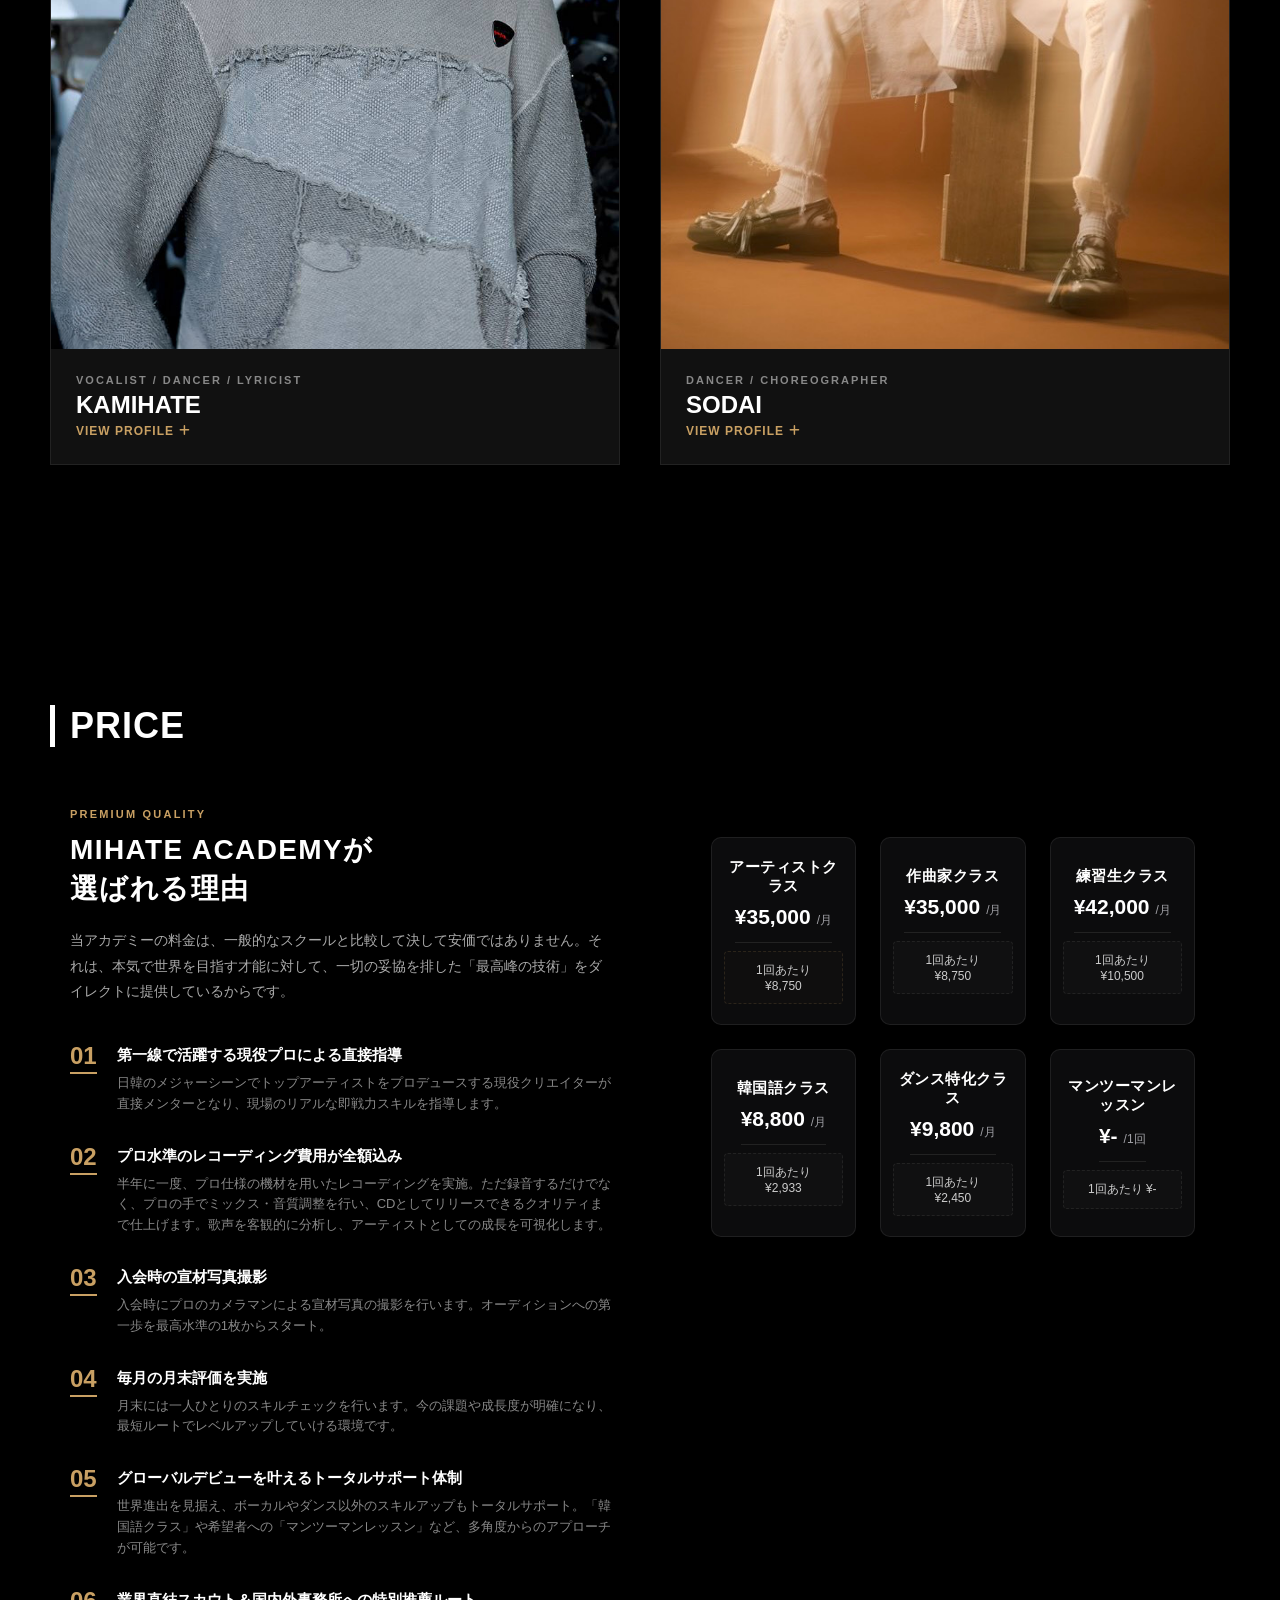
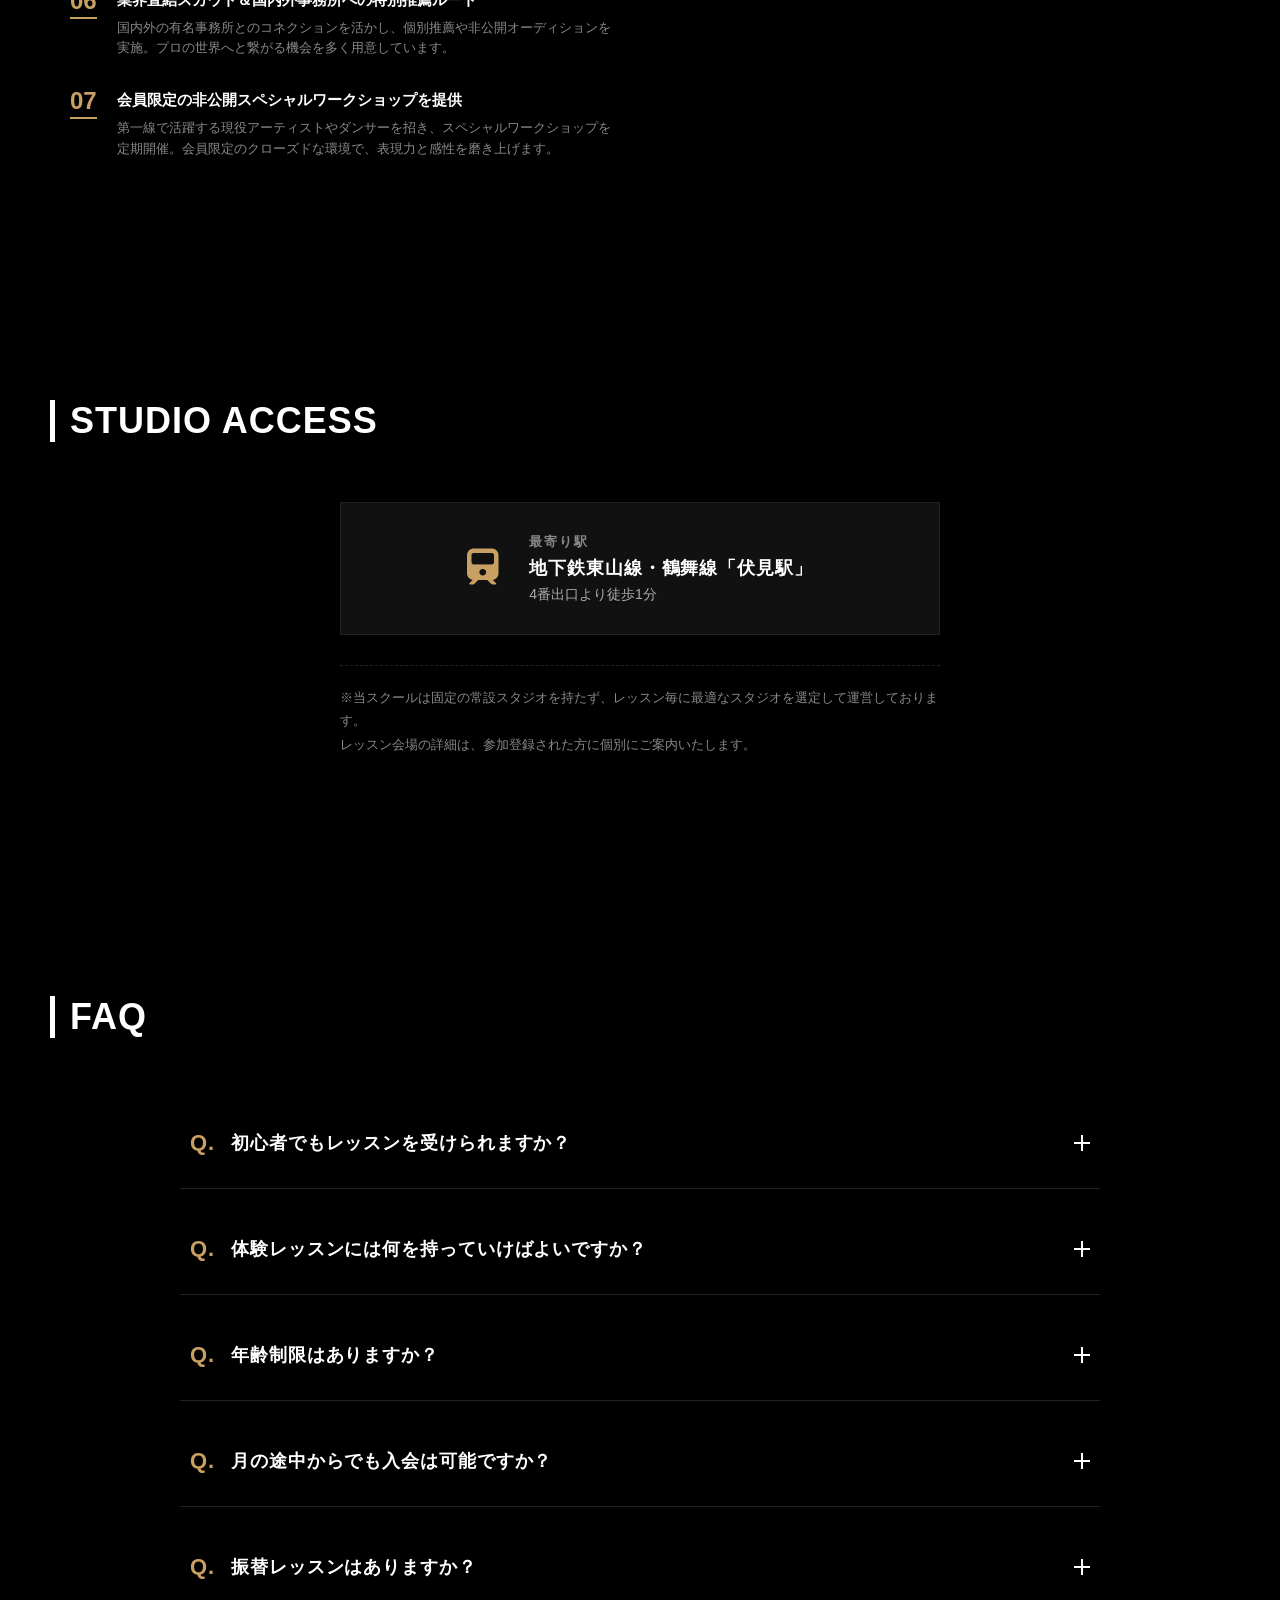
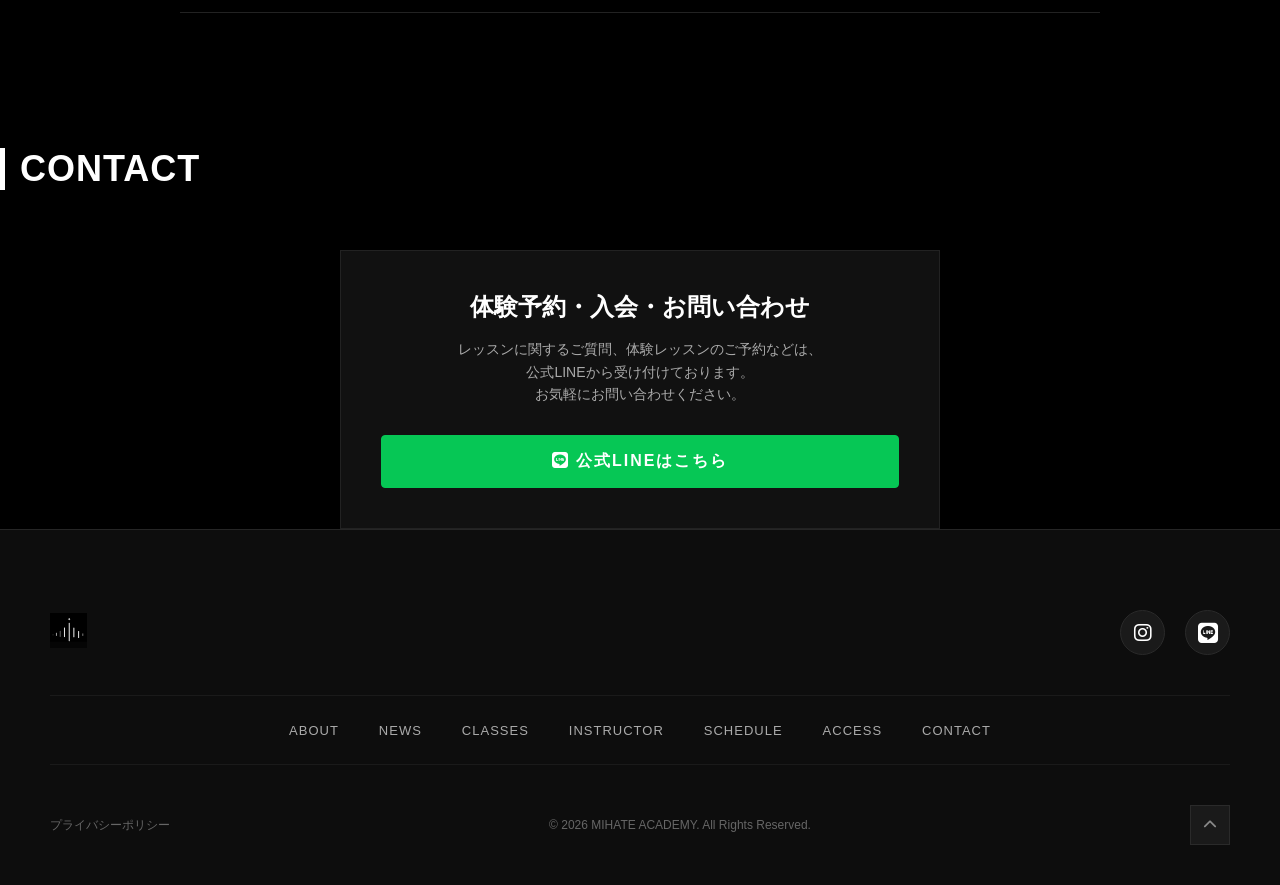
==== commit 0052d522: "Add files via upload" ====
--- a/index.html
+++ b/index.html
@@ -78,7 +78,7 @@
             <h1 class="kv-title animate-fade-in-up delay-text">
                 MIHATE ACADEMY
             </h1>
-            <p class="hero-lead reveal-fade-up delay-3">遂に、名古屋で始動 _ <br>韓国トップシーンで戦ってきた現役のプロが、<br>未来のアーティストを本気で育てるスクール。</p>
+            <p class="hero-lead reveal-fade-up delay-3">遂に、名古屋から始動。<br><br>韓国トップシーンで戦ってきた現役のプロが、<br>未来のアーティストを本気で育てるスクール。</p>
 <div class="hero-btn-wrap reveal-fade-up delay-4">
                 <div class="announcement-display">
                     <span class="announce-sub">7/9 プレオープン！</span>
@@ -757,6 +757,19 @@
                 </button>
                 <div class="faq-answer">
                     <div class="faq-answer-content">当アカデミーは一貫した特別カリキュラムを提供する特性上、ご入会の時期を原則として「9月」および「4月」の年2回に限定しております。<br><br>入会受付や体験レッスンは年間を通じて随時行っておりますので、次期シーズンからの受講をご希望の方はお早めにお申し込みください。
+                    </div>
+                </div>
+            </div>
+
+             <div class="faq-item">
+                <button class="faq-question js-faq-trigger">
+                    <span>振替レッスンはありますか？</span>
+                    <span class="faq-icon"></span>
+                </button>
+                <div class="faq-answer">
+                    <div class="faq-answer-content">
+                        当アカデミーのレッスンは、限られた時間で最大限の成果を出すため、一貫した特別カリキュラムに沿って進行しております。そのため、お客様都合でお休みされた場合の振替対応は行っておりません。何卒ご理解いただけますと幸いです。<br>
+                        講師の都合や、天候不良等によりやむを得ず休講となった場合については、振替レッスンを実施いたします。
                     </div>
                 </div>
             </div>
@@ -947,40 +960,42 @@
                     </table>
                 `
             },
-            trainee: {
+trainee: {
                 tag: "練習生クラス",
                 title: "DANCE / VOCAL",
                 body: `
-                    <p class="modal-desc">世界に通用するダンス・ボーカル技能を習得し、大手事務所への所属を目指すバックアップクラスです。</p>
+                    <p class="modal-desc">
+                        プロデビュー、プロダクション所属を本気で目指す方のための特別育成クラスです。
+                    </p>
                     <table class="modal-table">
                         <tr><th>内容</th><td>ダンス・ボーカル</td></tr>
                         <tr><th>年齢制限</th><td>9歳〜19歳<small> ※入会時</small></td></tr>
-                        <tr><th>所要時間</th><td>2時間30分<small>（ダンス1時間半・ボーカル1時間）</small></td></tr>
-                        <tr><th>定員</th><td>各クラス25名（ボーカルは8〜9名）</td></tr>
+                        <tr><th>定員</th><td>各クラス25名</td></tr>
                         <tr>
                             <th>日程</th>
                             <td>
                                 <div class="modal-schedule-list">
                                     <div class="modal-schedule-item">
-                                        <span class="day-badge">金曜</span>
-                                        <span class="time-text">17:00 ～ 18:30</span>
-                                        <span class="class-name">練習生 Aクラス</span>
+                                        <span class="day-badge" style="background: #222;">金曜</span>
+                                        <span class="time-text">19:00~21:45</span>
                                     </div>
-                                    <div class="modal-schedule-item">
-                                        <span class="day-badge">金曜</span>
-                                        <span class="time-text">20:00 ～ 21:30</span>
-                                        <span class="class-name">練習生 Bクラス</span>
-                                    </div>
-                                    <div class="modal-schedule-item">
-                                        <span class="day-badge">土曜</span>
-                                        <span class="time-text">PM</span>
-                                        <span class="class-name">ボーカル少人数</span>
-                                    </div>
+                                </div>
+                                <div style="font-size: 11px; color: #ff4d4d; line-height: 1.4; margin-top: 8px; font-weight: normal;">
+                                    ※こちらはあくまでプレオープン期間中のスケジュールとなります
+                                </div>
+                                <div style="font-size: 11px; color: #888; line-height: 1.4; margin-top: 8px; font-weight: normal;">
+                                    ※本オープン後は、ダンスパートを金曜、ボーカルパートを土曜に分けてレッスンを行います（プレオープン期間中は1回のレッスンでどちらも実施）
                                 </div>
                             </td>
                         </tr>
                         <tr><th>月謝</th><td>¥42,000 <small>(税込)</small></td></tr>
                     </table>
+
+                    <div style="margin-top: 20px; background-color: #111; border: 1px solid #222; padding: 12px 15px; border-radius: 4px;">
+                        <p style="font-size: 11px; color: #888; font-weight: bold; margin-bottom: 4px;">【本オープン後のスケジュールについて】</p>
+                        <p style="font-size: 11px; color: #ccc; line-height: 1.5; margin: 0; font-weight: normal;">練習生クラスは、<strong>ダンスパートとボーカルパートで別日にレッスンを実施</strong>いたします。<br>特にボーカルパートは、一人ひとりへの細かな指導を行うため、8〜9名の少人数クラスに分割してレッスンを行います。<br><br>そのため、<strong>毎週金曜日と土曜日のPM（午後）の両日にそれぞれのレッスンが固定スケジュールとして組まれる形となり、週2回（両日とも）通っていただく必要</strong>があります。詳しいスケジュールの詳細は、体験時にご案内させていただきます。
+                        </p>
+                    </div>
                 `
             },
             korean: {
--- a/style.css
+++ b/style.css
@@ -145,6 +145,9 @@
     font-size: 12px;
     color: #cccccc;
     margin-bottom: 0;
+    letter-spacing: 0.3em;
+    line-height: 1.6;
+    margin-top: 20px;
 }
 
 /* エントリーボタンのラッパー */
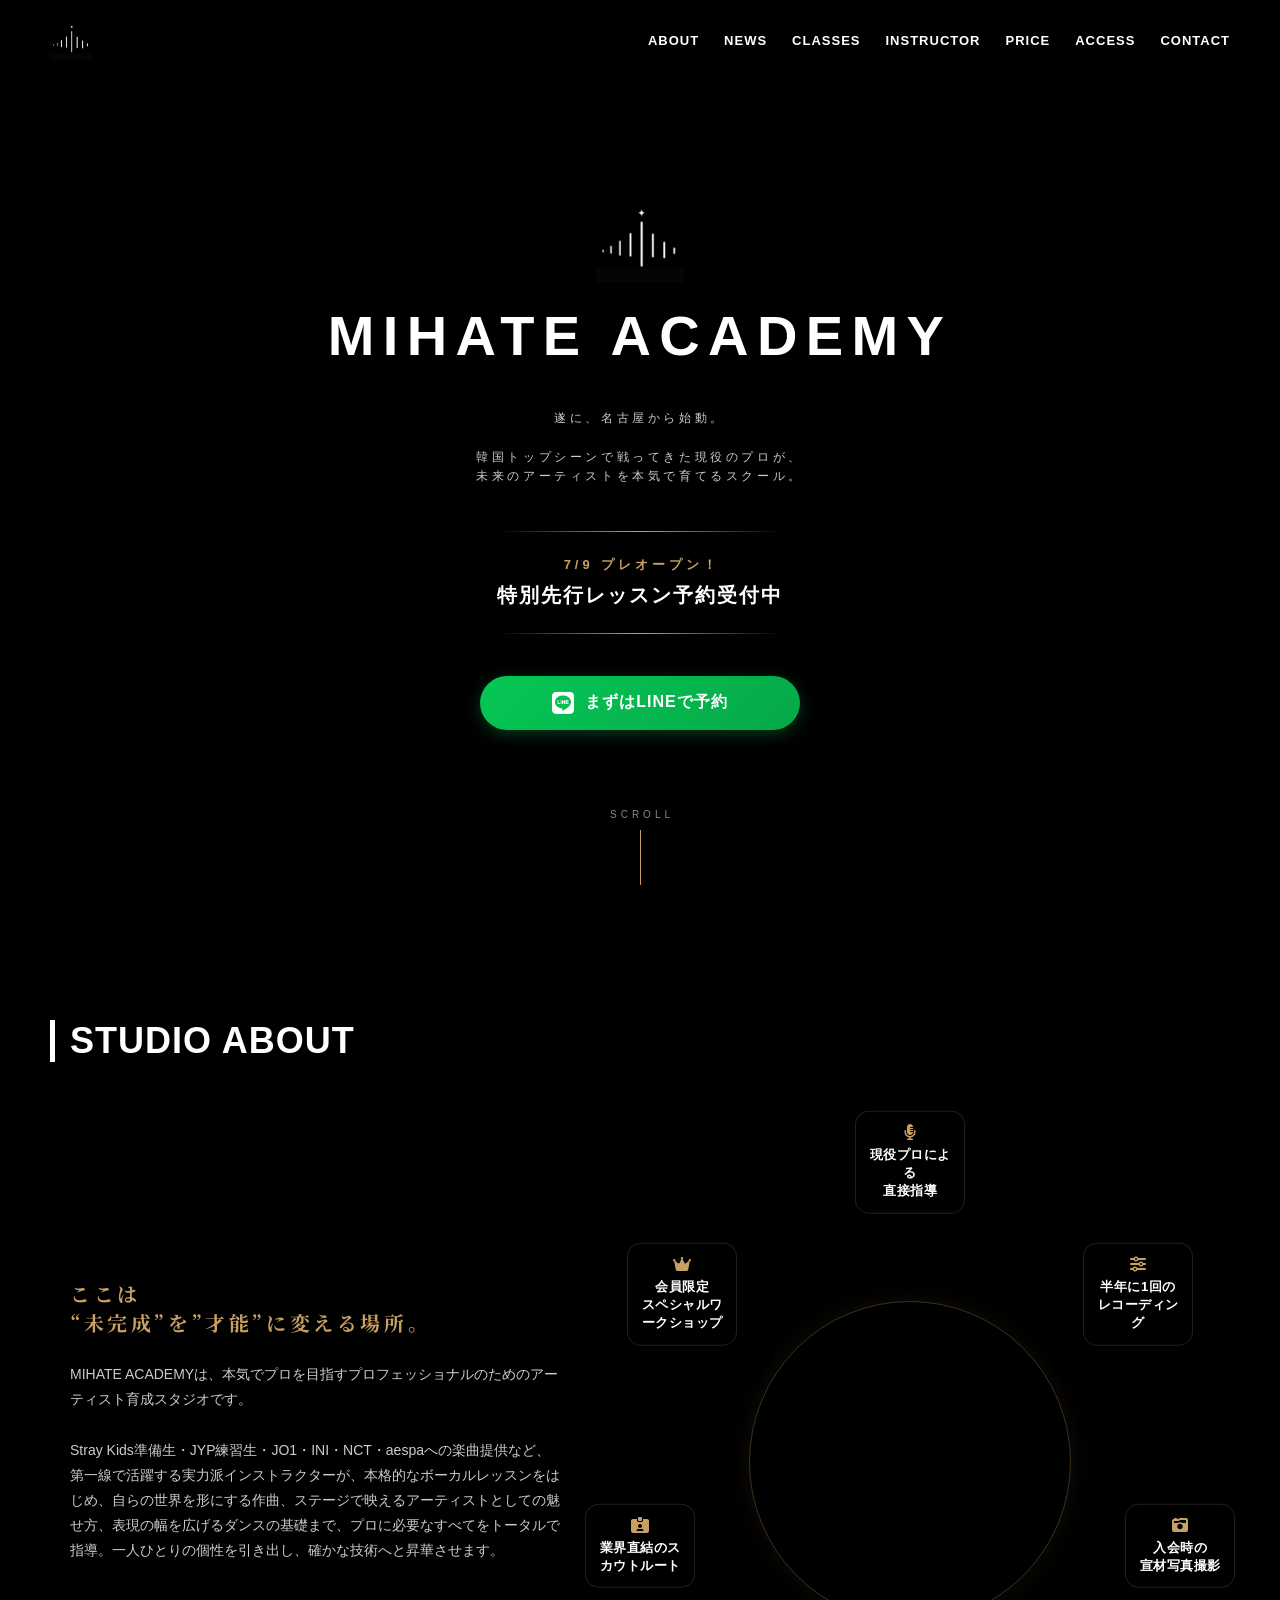
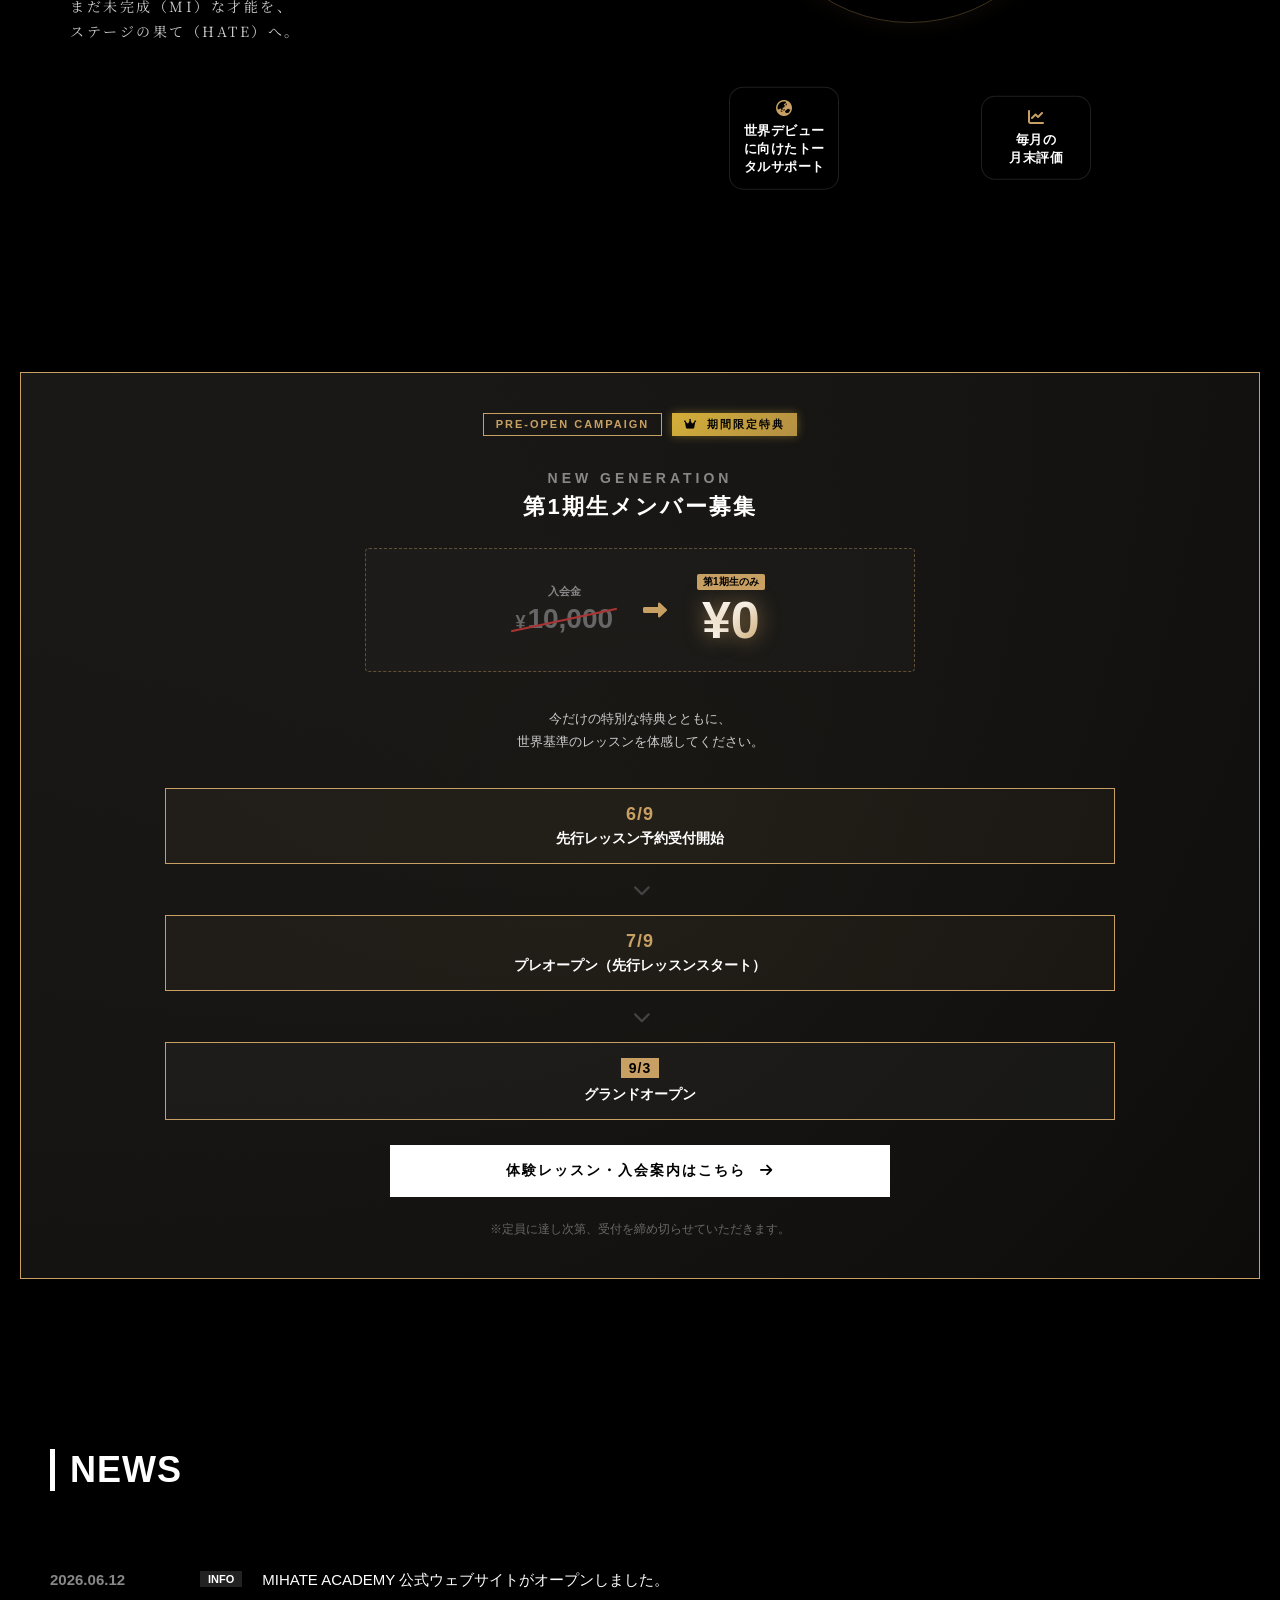
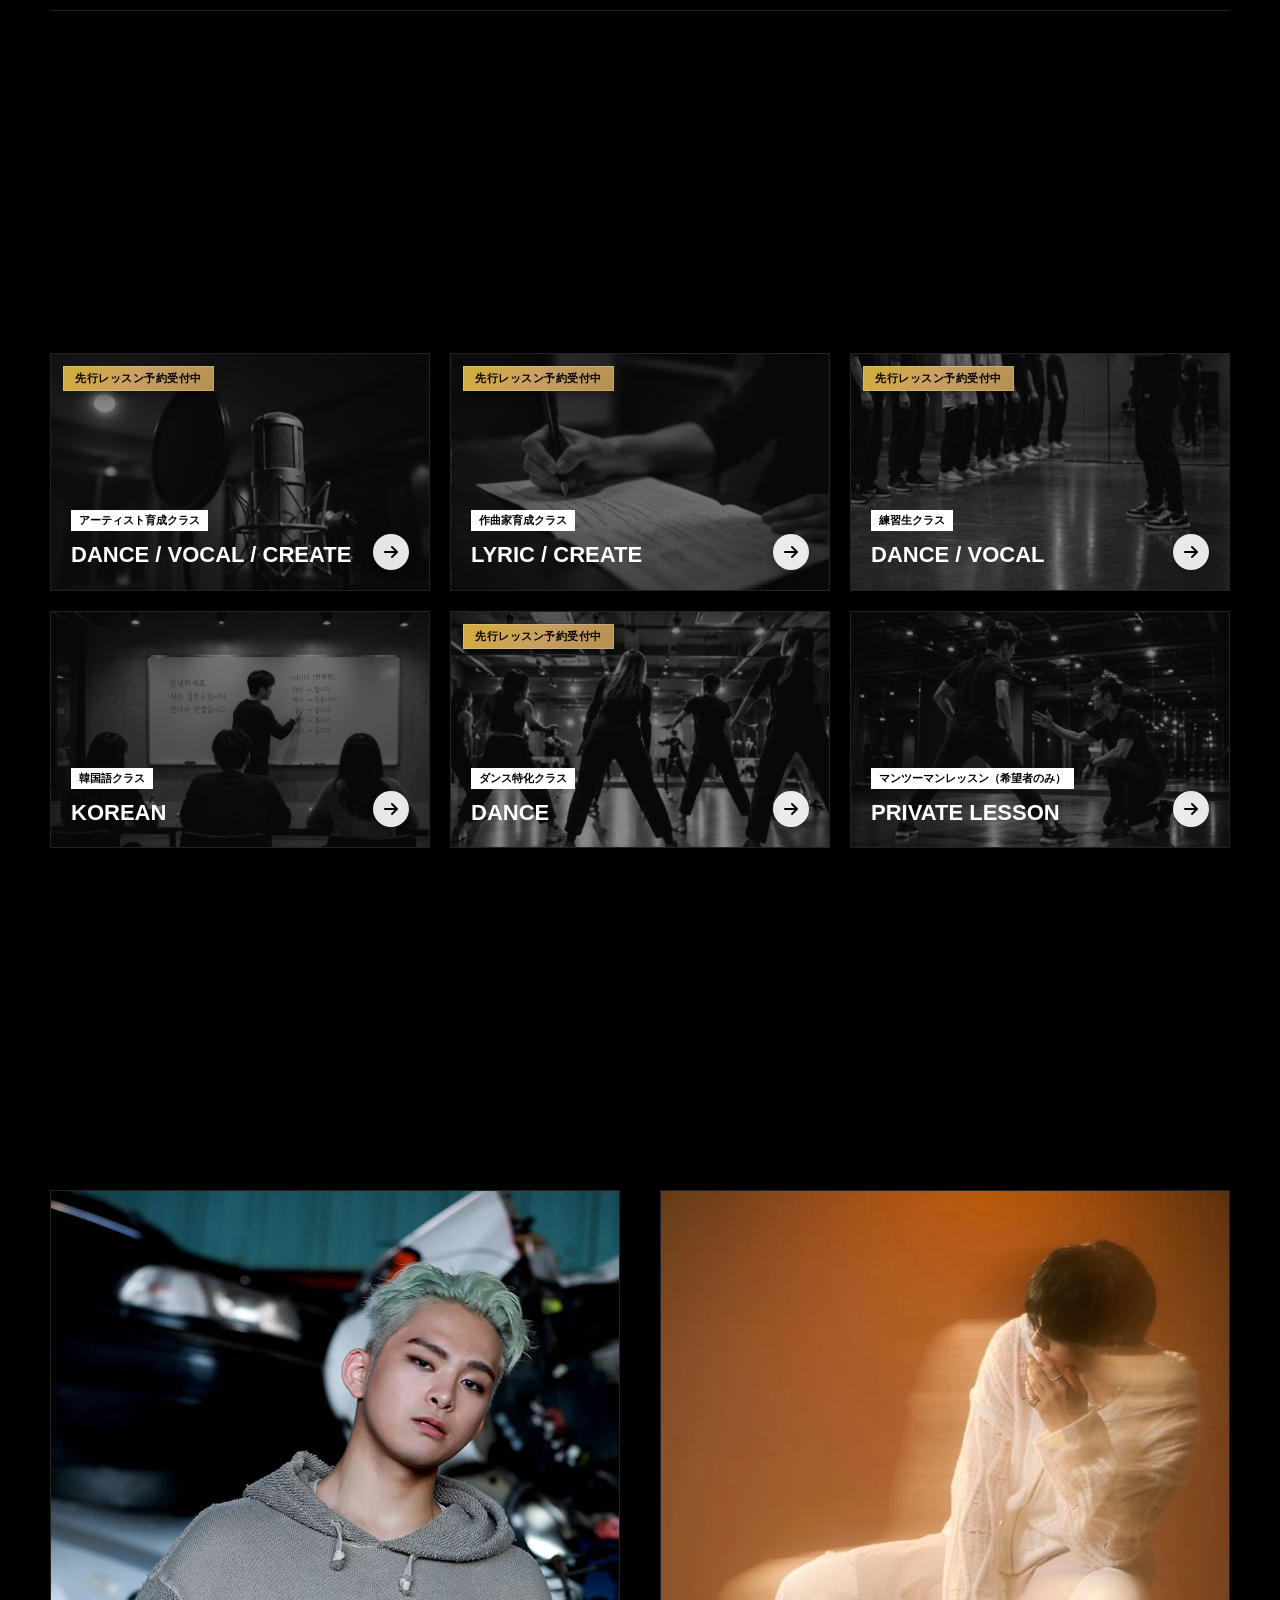
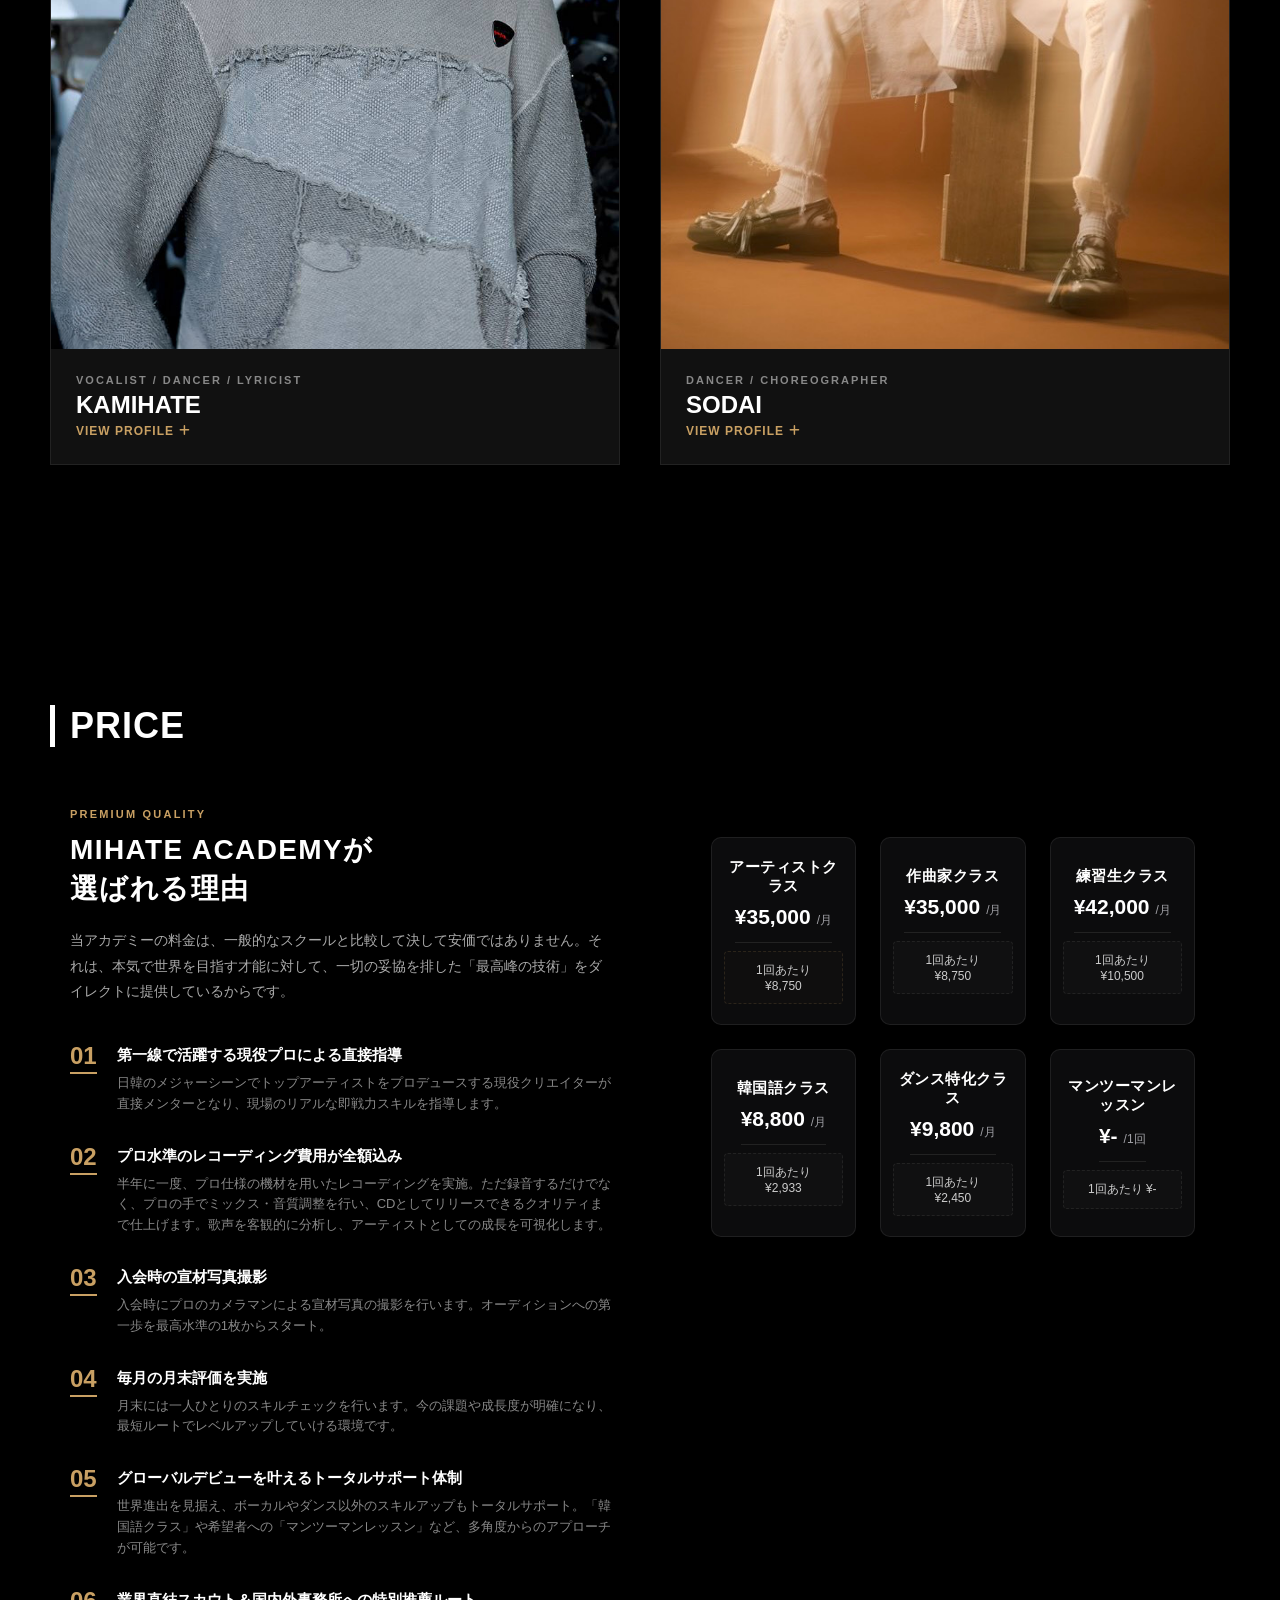
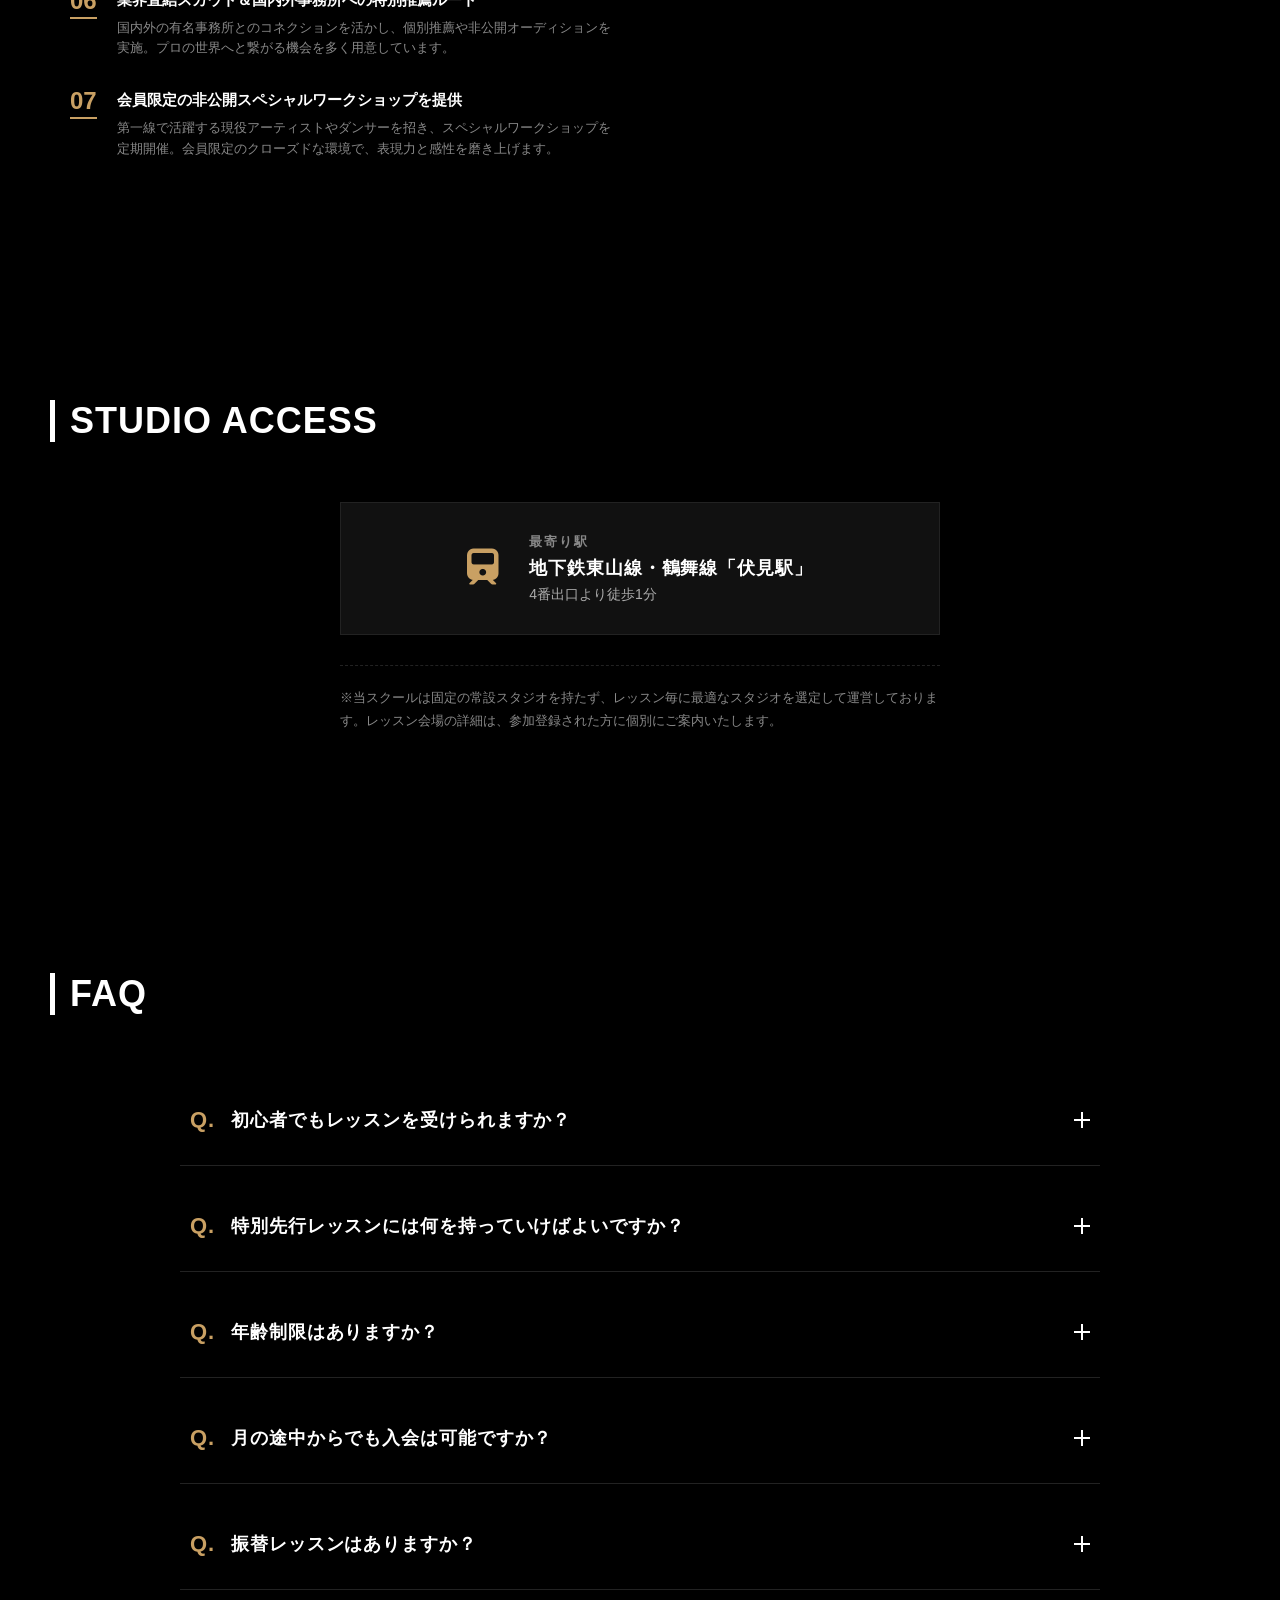
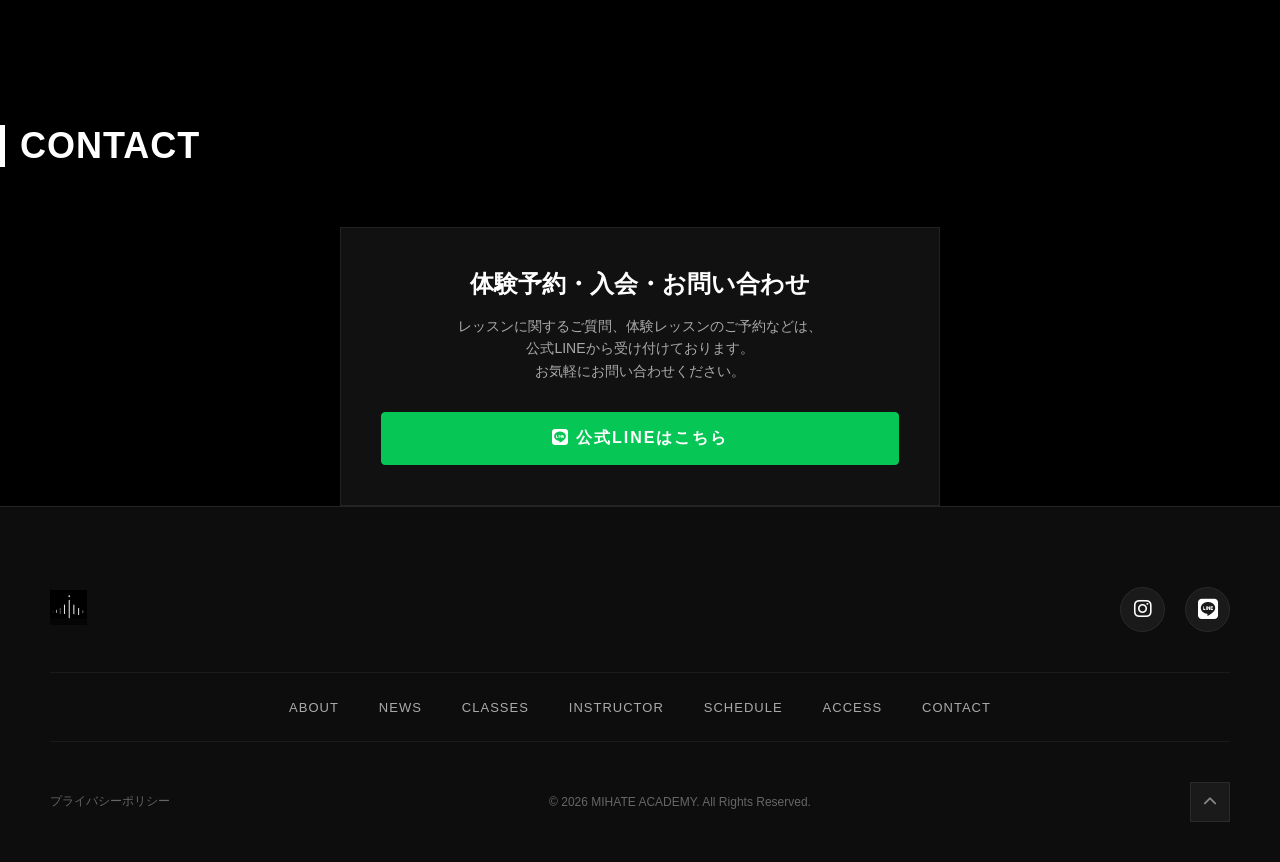
==== commit 5d322fbe: "Add files via upload" ====
--- a/index.html
+++ b/index.html
@@ -703,7 +703,7 @@
                 </div>
             </div>
             <p class="studio-note">
-                ※当スクールは固定の常設スタジオを持たず、レッスン毎に最適なスタジオを選定して運営しております。<br>レッスン会場の詳細は、参加登録された方に個別にご案内いたします。
+                ※当スクールは固定の常設スタジオを持たず、レッスン毎に最適なスタジオを選定して運営しております。レッスン会場の詳細は、参加登録された方に個別にご案内いたします。
             </p>
         </div>
     </section>
@@ -729,12 +729,12 @@
 
             <div class="faq-item">
                 <button class="faq-question js-faq-trigger">
-                    <span>体験レッスンには何を持っていけばよいですか？</span>
+                    <span>特別先行レッスンには何を持っていけばよいですか？</span>
                     <span class="faq-icon"></span>
                 </button>
                 <div class="faq-answer">
                     <div class="faq-answer-content">
-                        動きやすい服装、室内用スニーカー、飲み物、筆記用具、体験料（5,500円※現金のみ）をお持ちください。
+                        動きやすい服装、室内用スニーカー、飲み物、筆記用具、レッスン料（5,500円※現金のみ）をお持ちください。
                     </div>
                 </div>
             </div>
@@ -981,10 +981,10 @@
                                     </div>
                                 </div>
                                 <div style="font-size: 11px; color: #ff4d4d; line-height: 1.4; margin-top: 8px; font-weight: normal;">
-                                    ※こちらはあくまでプレオープン期間中のスケジュールとなります
+                                    ※上記はあくまでプレオープン期間中のスケジュールとなります
                                 </div>
                                 <div style="font-size: 11px; color: #888; line-height: 1.4; margin-top: 8px; font-weight: normal;">
-                                    ※本オープン後は、ダンスパートを金曜、ボーカルパートを土曜に分けてレッスンを行います（プレオープン期間中は1回のレッスンでどちらも実施）
+                                    ※本オープン後は、金曜に「ダンスパート」土曜に「ボーカルパート」を行います（プレオープン期間中は1回のレッスンでどちらも実施します）
                                 </div>
                             </td>
                         </tr>
@@ -1031,7 +1031,7 @@
             },
             "dance-special": {
                 tag: "ダンス特化クラス",
-                title: "DANCE SPECIAL / CHOREO",
+                title: "DANCE",
                 body: `
                     <p class="modal-desc">K-POPの基礎レッスンから、カバーダンスなど、ダンススキルをトータルで磨き上げる特化型クラスです。</p>
                     <table class="modal-table">
@@ -1056,7 +1056,7 @@
                                 </div>
                             </td>
                         </tr>
-                        <tr><th>月謝</th><td>¥8,900 <small>(税込)</small></td></tr>
+                        <tr><th>月謝</th><td>¥9,900 <small>(税込)</small></td></tr>
                     </table>
                 `
             },
@@ -1066,18 +1066,18 @@
                 body: `
                     <p class="modal-desc">一人ひとりの目的や課題に完全にコミットする、完全オーダーメイドの個人レッスン。苦手克服からオーディション直前対策まで対応します。</p>
                     <table class="modal-table">
-                        <tr><th>料金</th><td>未定</td></tr>
+                        <tr><th>料金</th><td>-</td></tr>
                         <tr>
                             <th>日程</th>
                             <td>
                                 <div class="modal-schedule-list">
                                     <div class="modal-schedule-item">
-                                        <span class="time-text">講師とスケジュールを調整の上、決定</span>
+                                        <span class="time-text">講師とスケジュールを調整のうえ決定</span>
                                     </div>
                                 </div>
                             </td>
                         </tr>
-                        <tr><th>対象</th><td>当スクールの在籍生（希望者のみ）</td></tr>
+                        <tr><th>対象</th><td>当スクール在籍生</td></tr>
                     </table>
                 `
             }
--- a/style.css
+++ b/style.css
@@ -148,6 +148,7 @@
     letter-spacing: 0.3em;
     line-height: 1.6;
     margin-top: 20px;
+    font-family: "BIZ UDPMincho", "Hiragino Mincho ProN", "MS Mincho", serif;
 }
 
 /* エントリーボタンのラッパー */
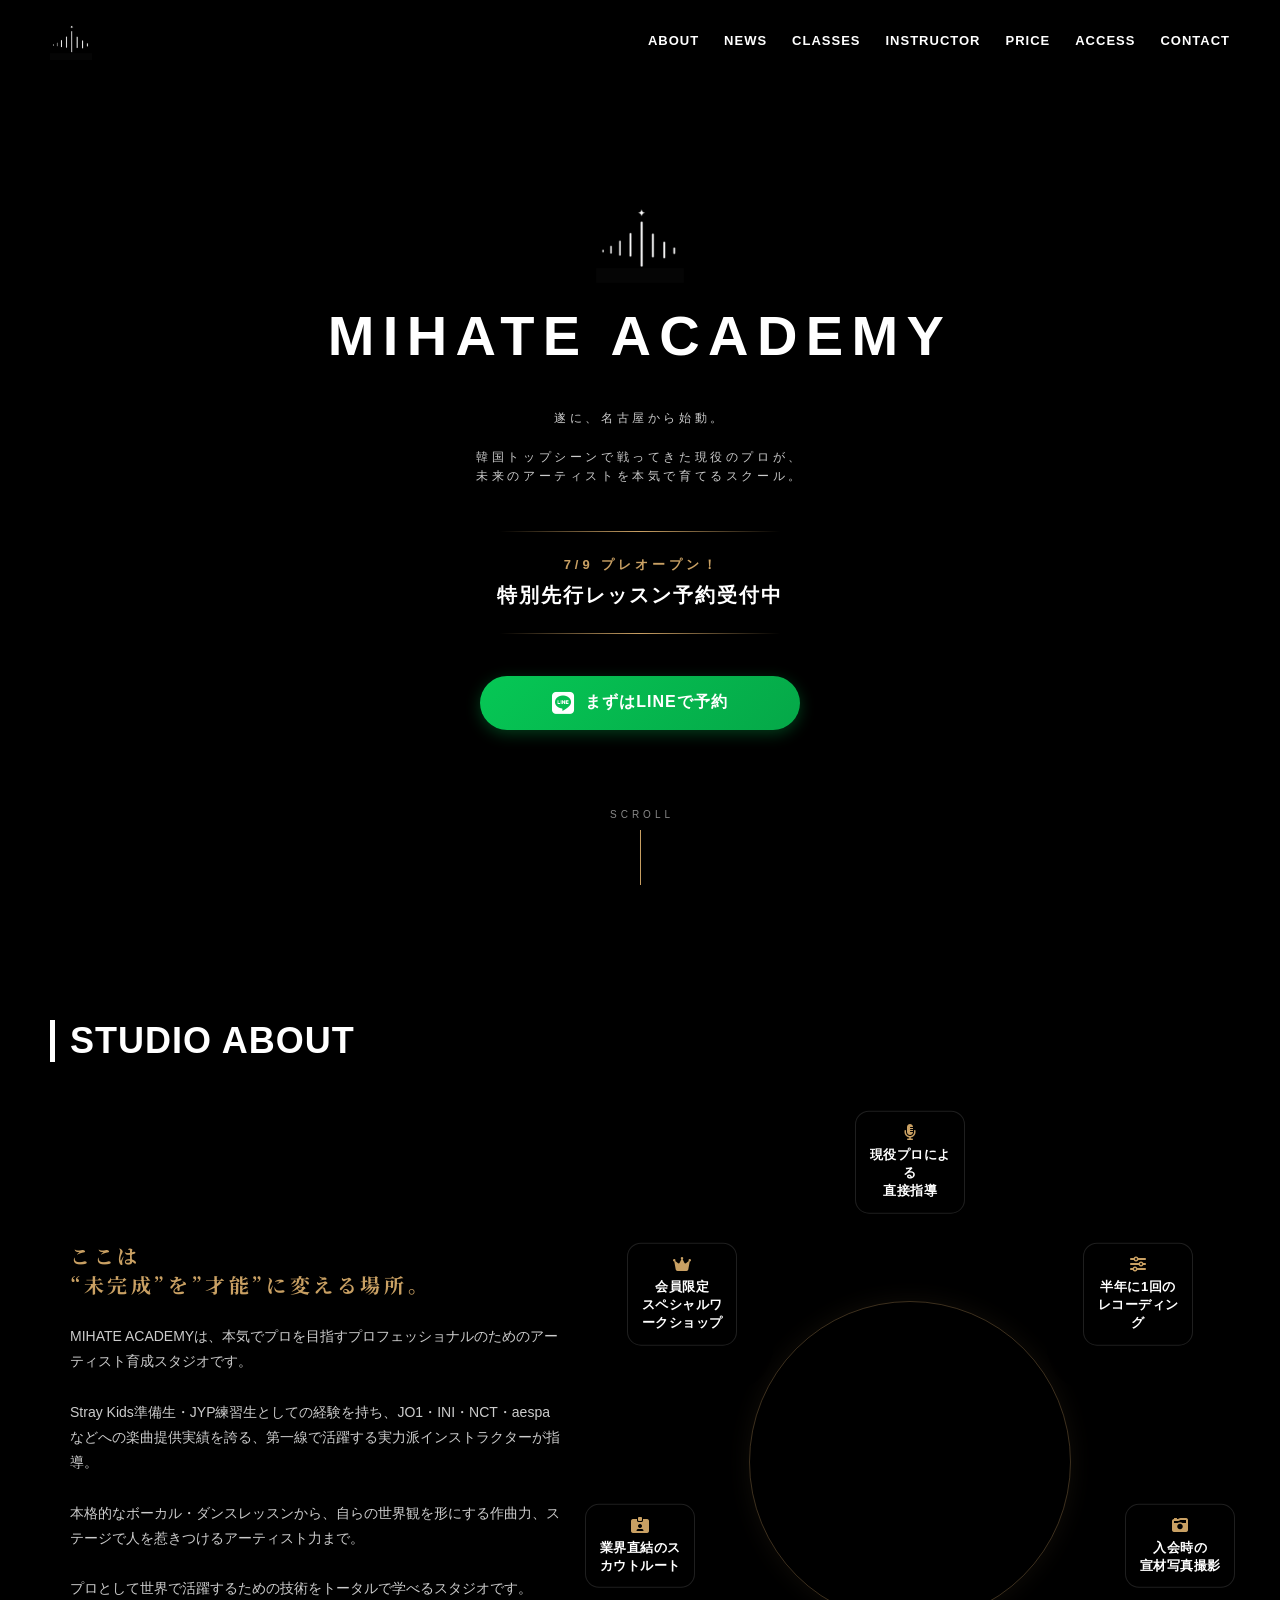
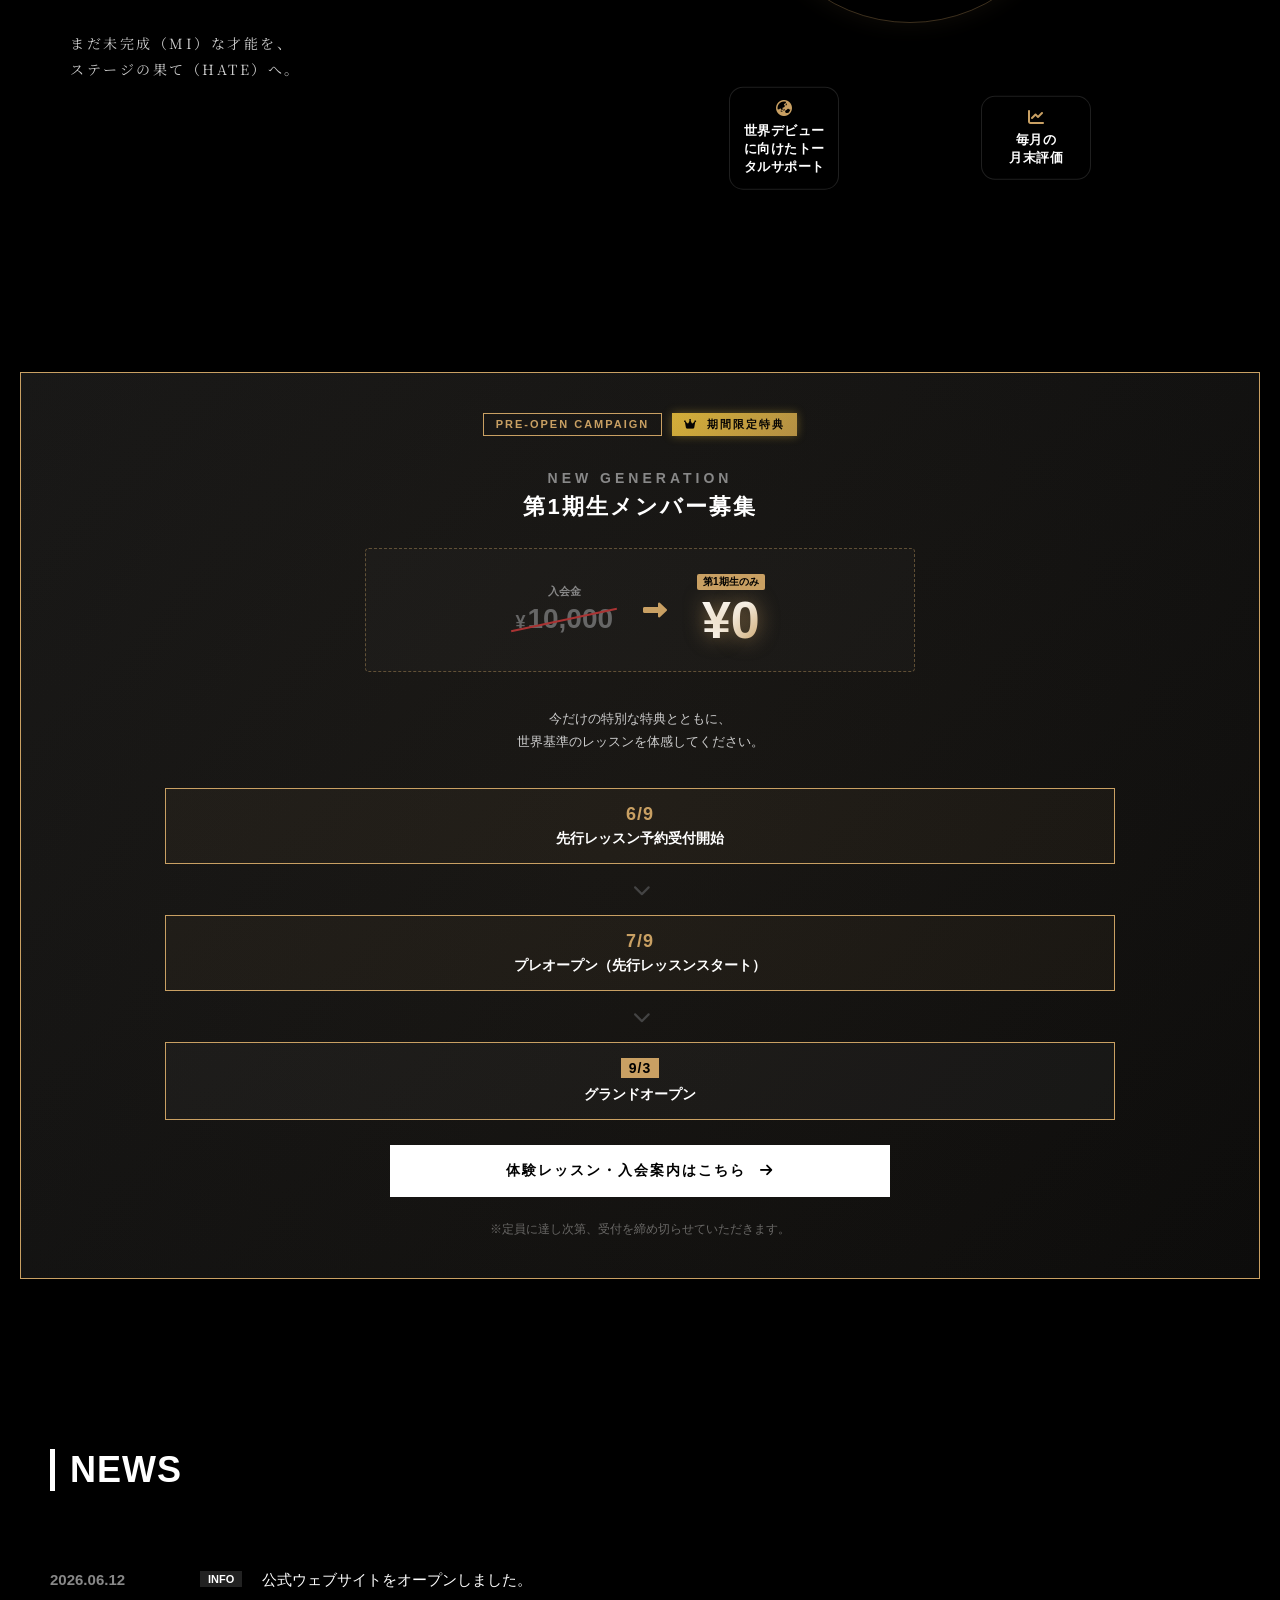
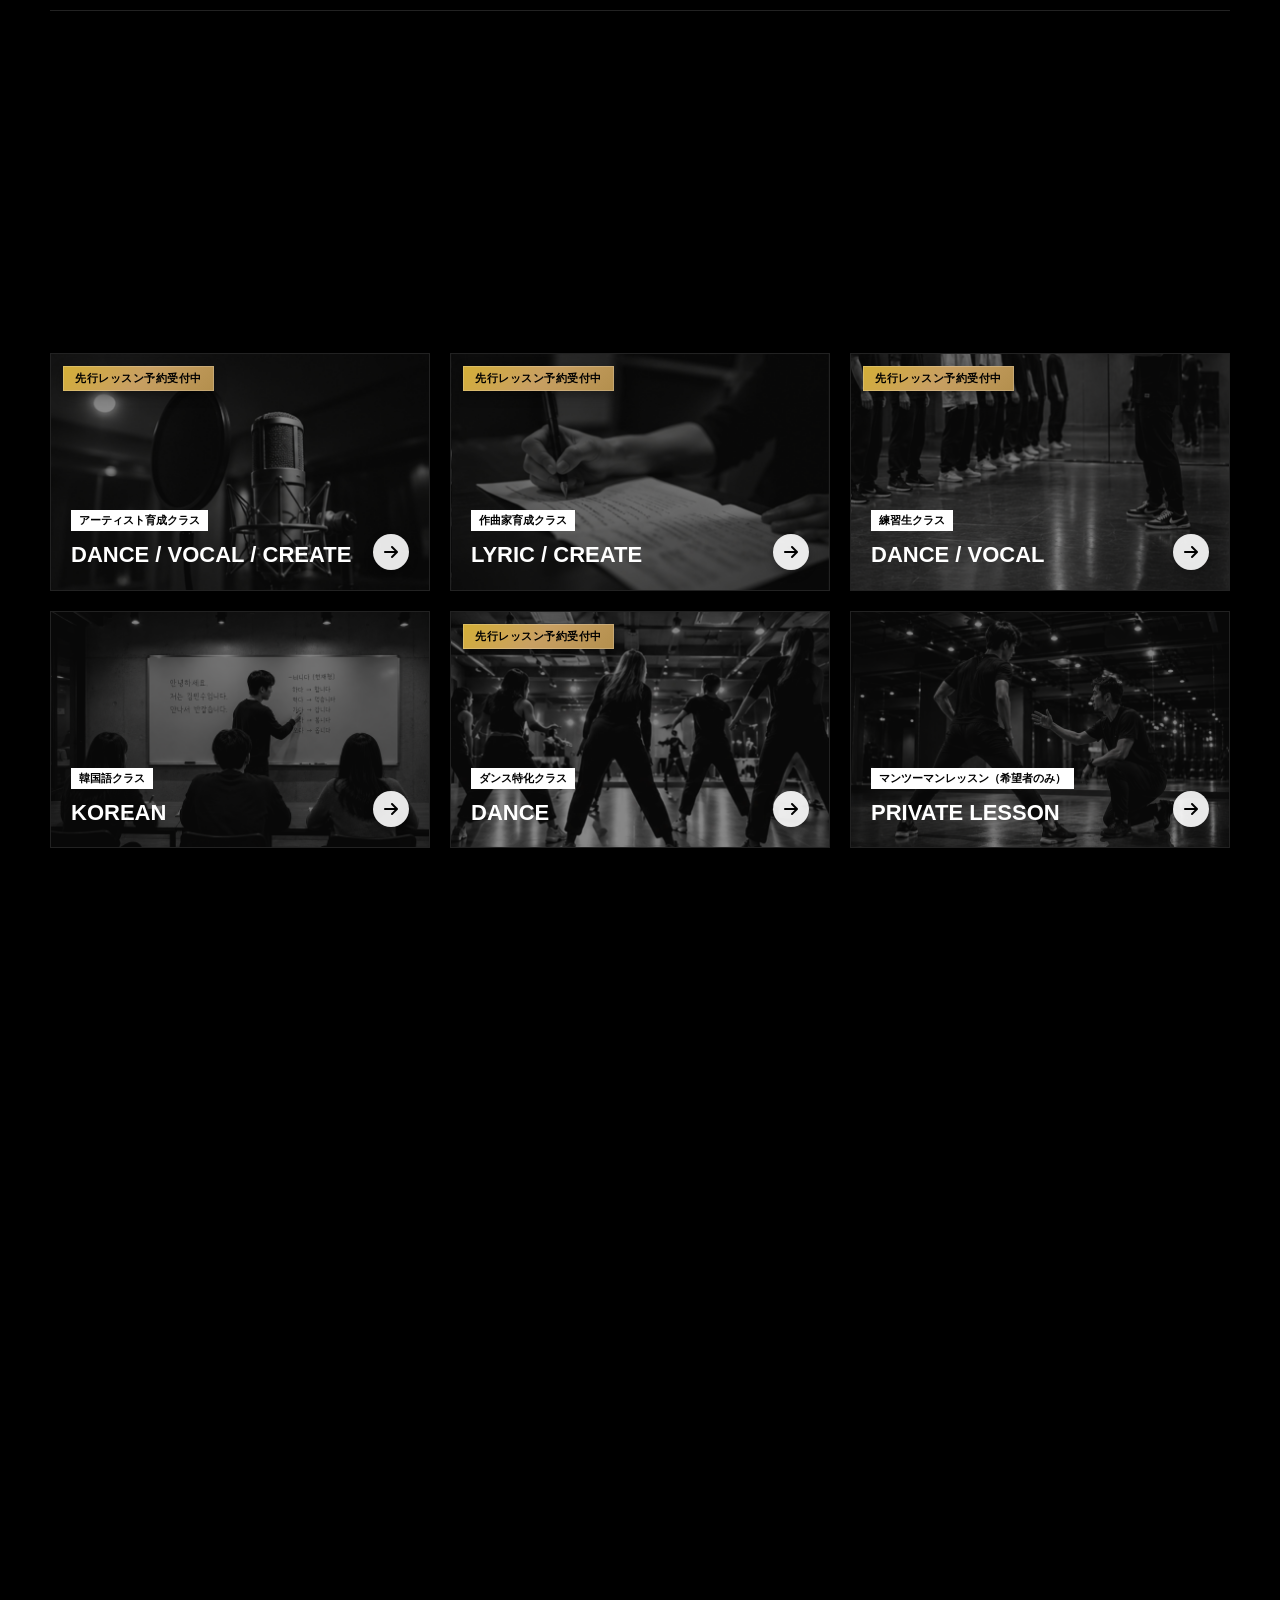
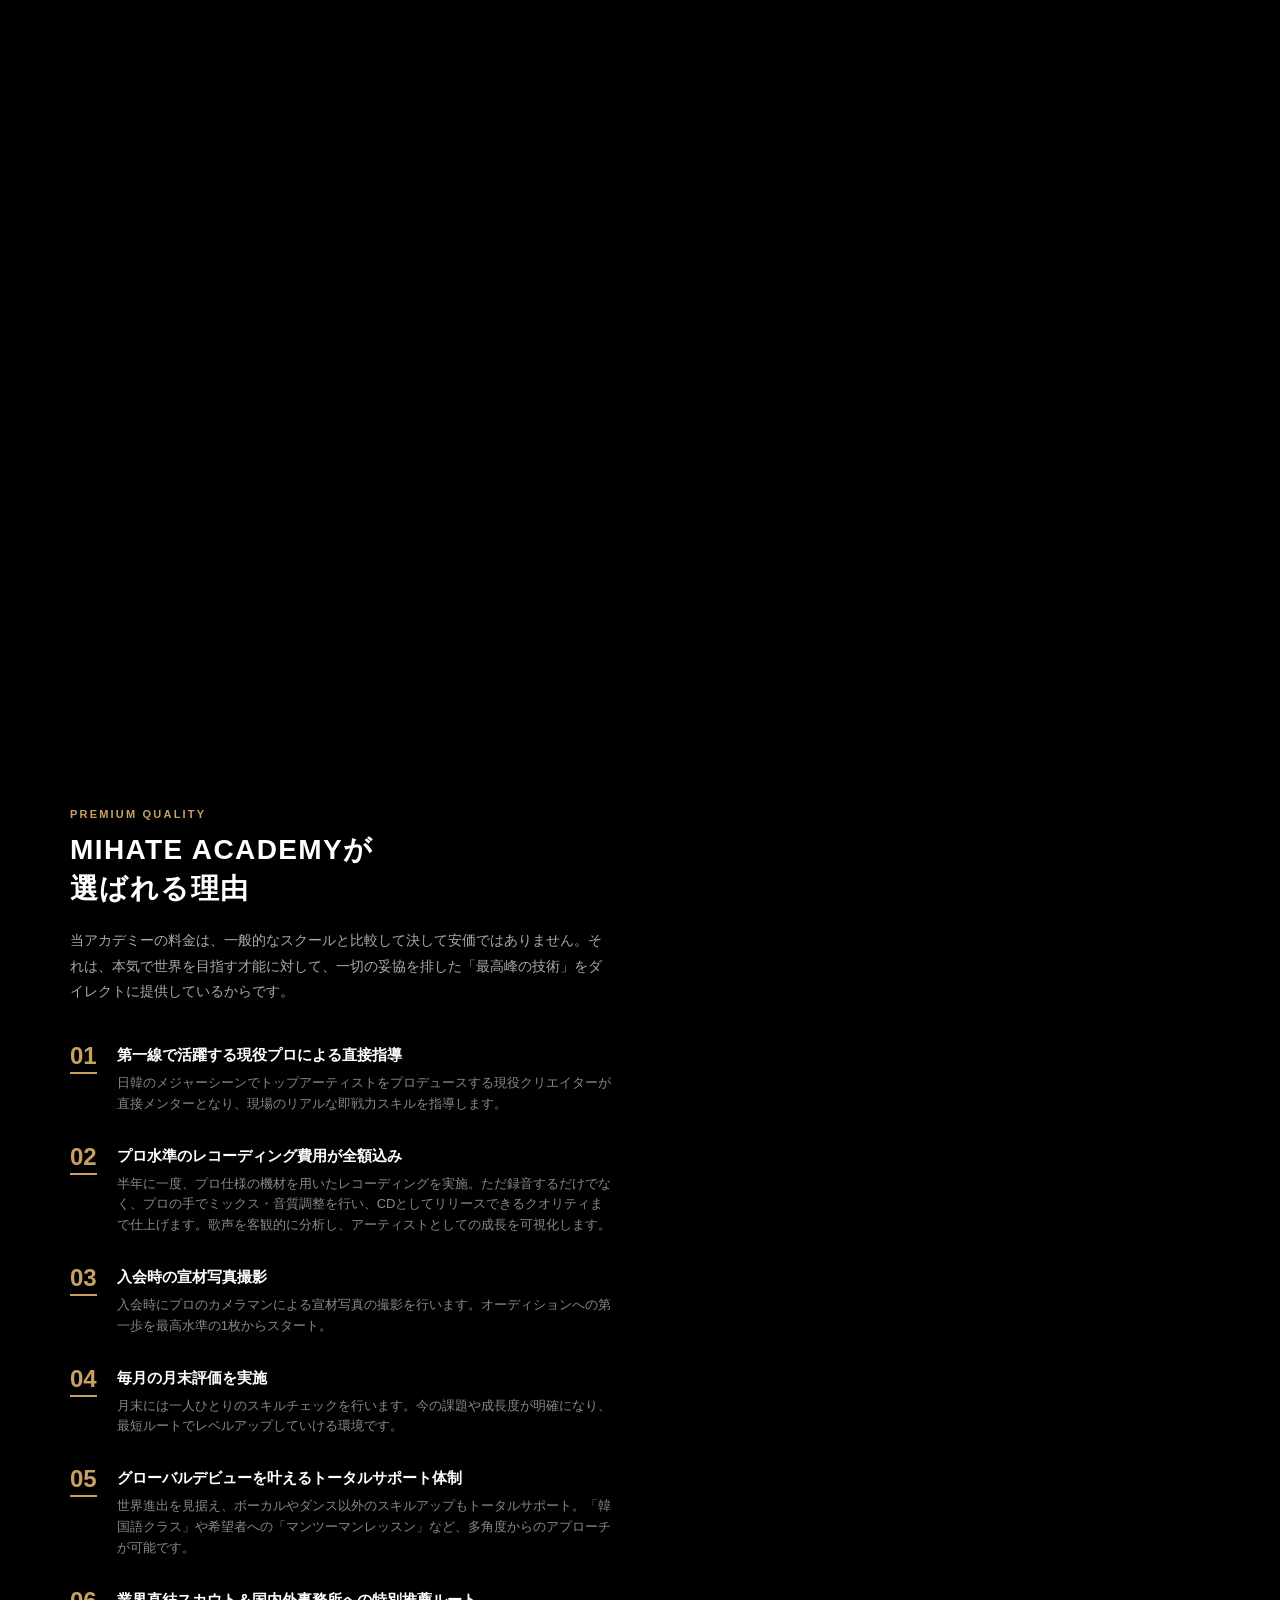
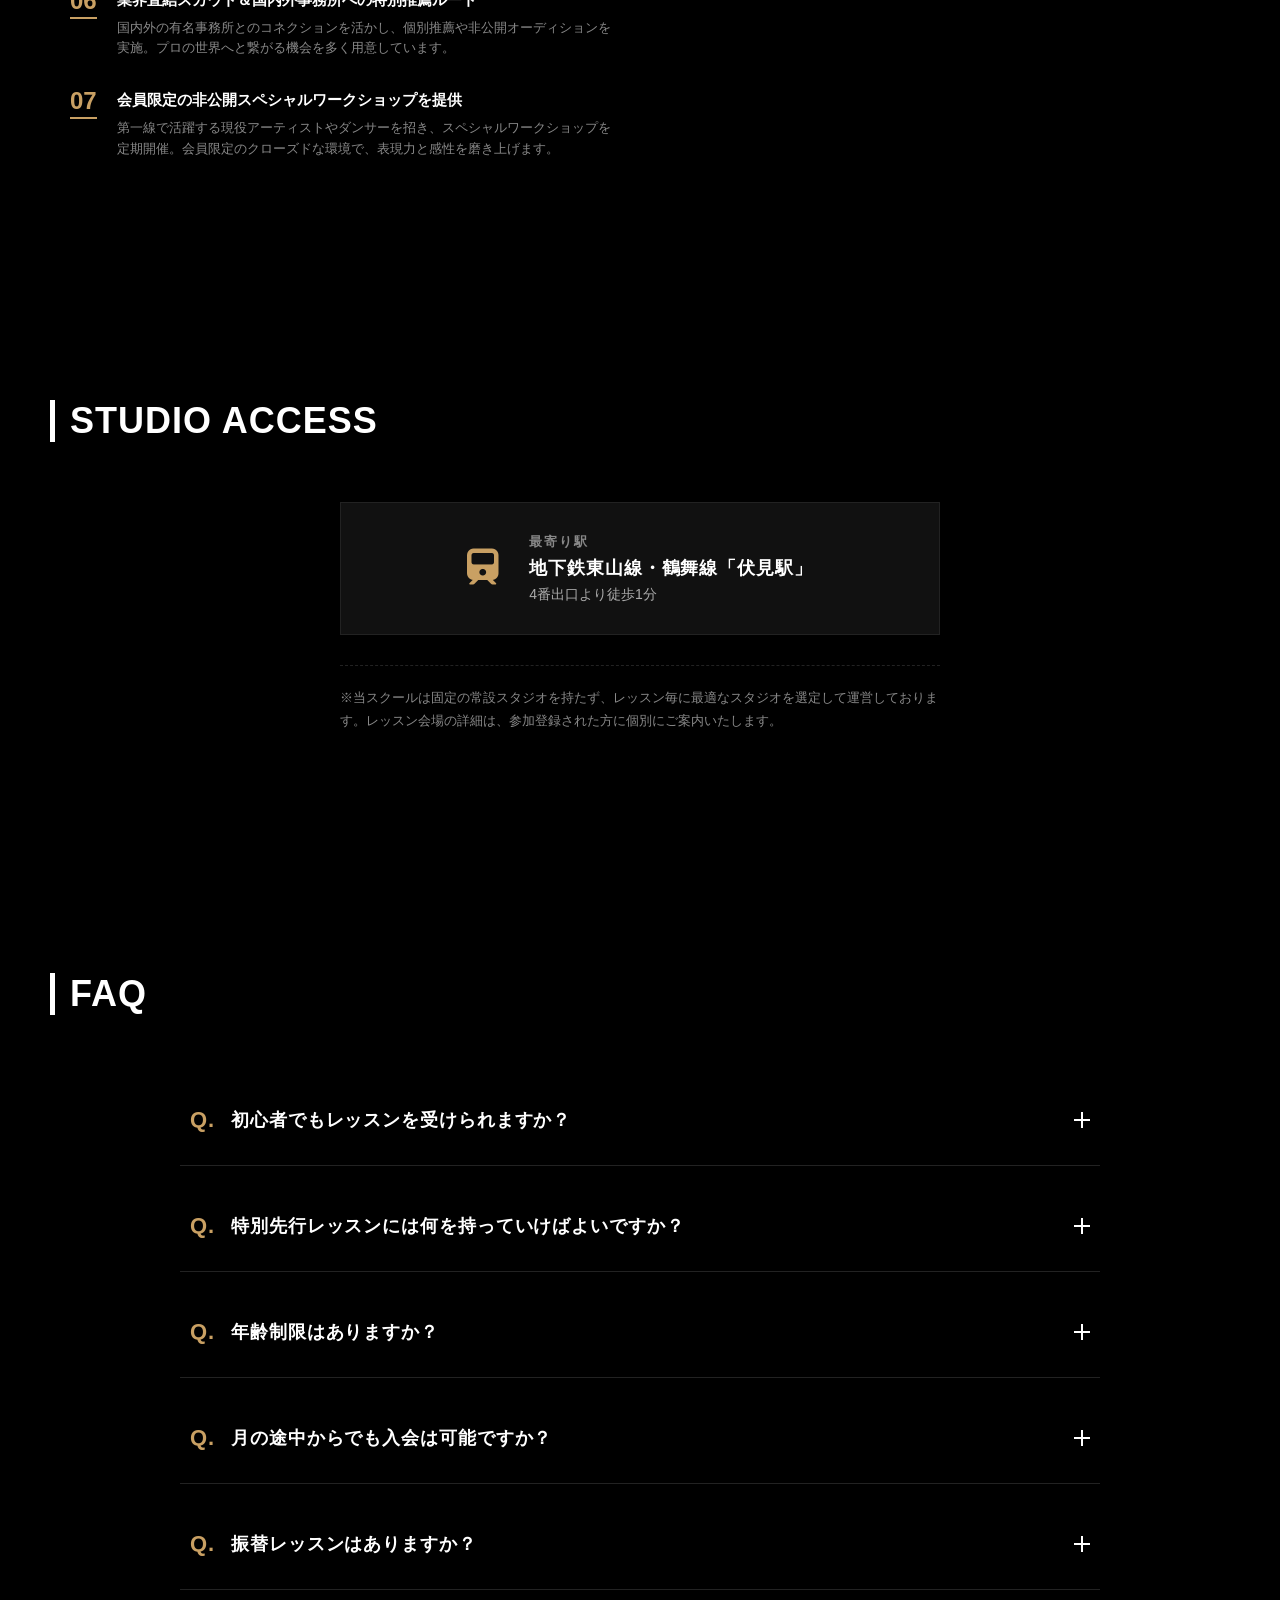
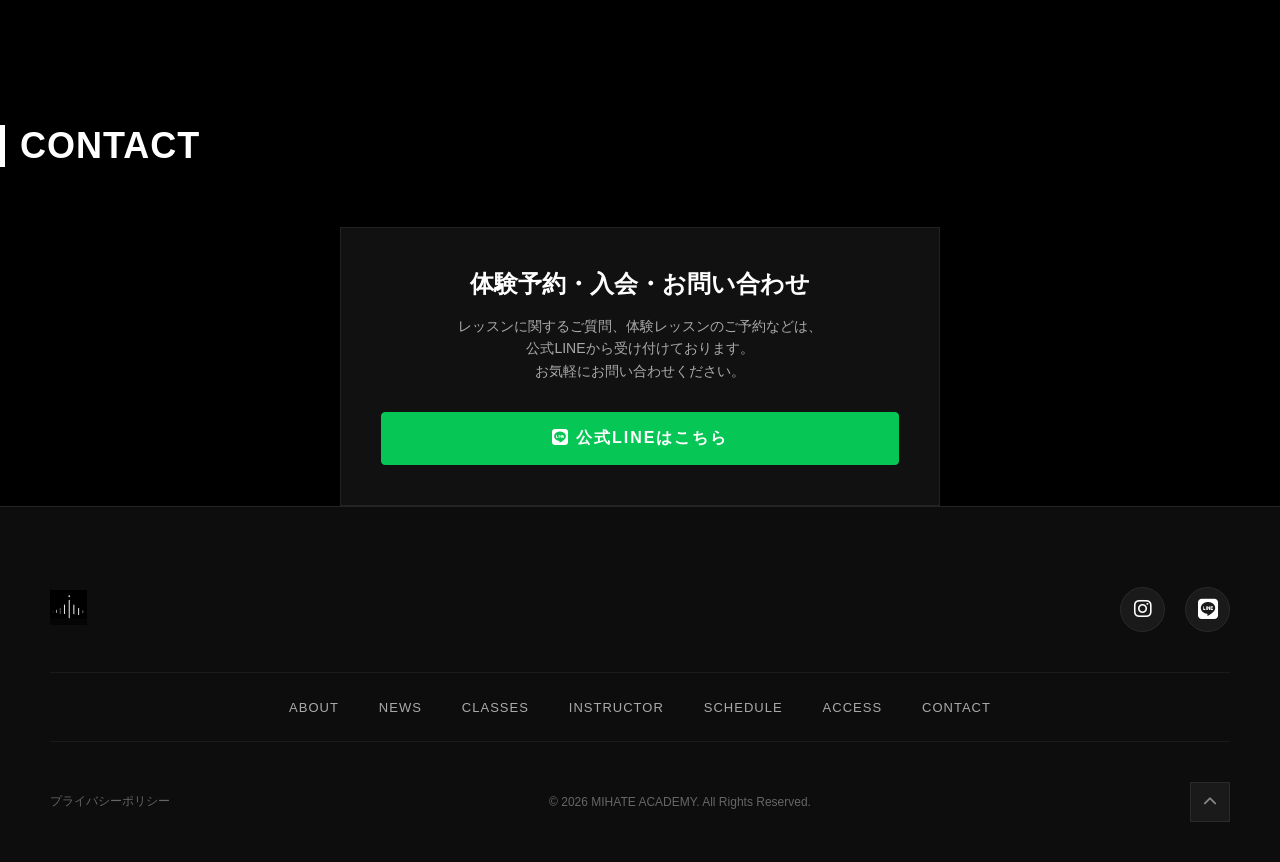
==== commit d59aeecc: "Add files via upload" ====
--- a/index.html
+++ b/index.html
@@ -103,7 +103,7 @@
 <h3 style="font-family: 'Noto Serif JP', serif !important; letter-spacing: 0.18em !important;">ここは<br>“未完成”を”才能”に変える場所。</h3>
 <p>
     MIHATE ACADEMYは、本気でプロを目指すプロフェッショナルのためのアーティスト育成スタジオです。<br><br>
-    Stray Kids準備生・JYP練習生・JO1・INI・NCT・aespaへの楽曲提供など、第一線で活躍する実力派インストラクターが、本格的なボーカルレッスンをはじめ、自らの世界を形にする作曲、ステージで映えるアーティストとしての魅せ方、表現の幅を広げるダンスの基礎まで、プロに必要なすべてをトータルで指導。一人ひとりの個性を引き出し、確かな技術へと昇華させます。<br><br><span style="font-family: 'Noto Serif JP', serif !important; letter-spacing: 0.18em !important; display: inline-block; margin-top: 5px;">まだ未完成（MI）な才能を、<br>ステージの果て（HATE）へ。</span>
+    Stray Kids準備生・JYP練習生としての経験を持ち、JO1・INI・NCT・aespaなどへの楽曲提供実績を誇る、第一線で活躍する実力派インストラクターが指導。<br><br>本格的なボーカル・ダンスレッスンから、自らの世界観を形にする作曲力、ステージで人を惹きつけるアーティスト力まで。<br><br>プロとして世界で活躍するための技術をトータルで学べるスタジオです。<br><br><span style="font-family: 'Noto Serif JP', serif !important; letter-spacing: 0.18em !important; display: inline-block; margin-top: 5px;">まだ未完成（MI）な才能を、<br>ステージの果て（HATE）へ。</span>
 </p>
             </div>
             
@@ -228,7 +228,7 @@
             <li class="news-item">
                 <span class="news-date">2026.06.12</span>
                 <span class="news-badge">Info</span>
-                <div class="news-text"><a href="#">MIHATE ACADEMY 公式ウェブサイトがオープンしました。</a></div>
+                <div class="news-text"><a href="#">公式ウェブサイトをオープンしました。</a></div>
             </li>
         </ul>
     </section>
@@ -958,6 +958,15 @@
                         </tr>
                         <tr><th>月謝</th><td>¥35,000 <small>(税込)</small></td></tr>
                     </table>
+                                        <div class="modal-line-cta">
+                        <div class="cta-text-wrap">
+                            <span class="cta-sub">＼ 7～8月限定のチャンス！ ／</span>
+                            <p class="cta-main">先行レッスン予約受付中！</p>
+                        </div>
+                        <a href="https://lin.ee/r76kFHC" target="_blank" rel="noopener noreferrer" class="cta-line-btn">
+                            <i class="fa-brands fa-line"></i> 公式LINEから予約する
+                        </a>
+                    </div>
                 `
             },
 trainee: {
@@ -983,9 +992,6 @@
                                 <div style="font-size: 11px; color: #ff4d4d; line-height: 1.4; margin-top: 8px; font-weight: normal;">
                                     ※上記はあくまでプレオープン期間中のスケジュールとなります
                                 </div>
-                                <div style="font-size: 11px; color: #888; line-height: 1.4; margin-top: 8px; font-weight: normal;">
-                                    ※本オープン後は、金曜に「ダンスパート」土曜に「ボーカルパート」を行います（プレオープン期間中は1回のレッスンでどちらも実施します）
-                                </div>
                             </td>
                         </tr>
                         <tr><th>月謝</th><td>¥42,000 <small>(税込)</small></td></tr>
@@ -995,6 +1001,16 @@
                         <p style="font-size: 11px; color: #888; font-weight: bold; margin-bottom: 4px;">【本オープン後のスケジュールについて】</p>
                         <p style="font-size: 11px; color: #ccc; line-height: 1.5; margin: 0; font-weight: normal;">練習生クラスは、<strong>ダンスパートとボーカルパートで別日にレッスンを実施</strong>いたします。<br>特にボーカルパートは、一人ひとりへの細かな指導を行うため、8〜9名の少人数クラスに分割してレッスンを行います。<br><br>そのため、<strong>毎週金曜日と土曜日のPM（午後）の両日にそれぞれのレッスンが固定スケジュールとして組まれる形となり、週2回（両日とも）通っていただく必要</strong>があります。詳しいスケジュールの詳細は、体験時にご案内させていただきます。
                         </p>
+                    </div>
+
+                                        <div class="modal-line-cta">
+                        <div class="cta-text-wrap">
+                            <span class="cta-sub">＼ 7～8月限定のチャンス！ ／</span>
+                            <p class="cta-main">先行レッスン予約受付中！</p>
+                        </div>
+                        <a href="https://lin.ee/r76kFHC" target="_blank" rel="noopener noreferrer" class="cta-line-btn">
+                            <i class="fa-brands fa-line"></i> 公式LINEから予約する
+                        </a>
                     </div>
                 `
             },
@@ -1058,6 +1074,16 @@
                         </tr>
                         <tr><th>月謝</th><td>¥9,900 <small>(税込)</small></td></tr>
                     </table>
+
+                                        <div class="modal-line-cta">
+                        <div class="cta-text-wrap">
+                            <span class="cta-sub">＼ 7～8月限定のチャンス！ ／</span>
+                            <p class="cta-main">先行レッスン予約受付中！</p>
+                        </div>
+                        <a href="https://lin.ee/r76kFHC" target="_blank" rel="noopener noreferrer" class="cta-line-btn">
+                            <i class="fa-brands fa-line"></i> 公式LINEから予約する
+                        </a>
+                    </div>
                 `
             },
             onetoone: {
--- a/style.css
+++ b/style.css
@@ -270,7 +270,7 @@
         font-size: 15px;
     }
     .scroll-down {
-        bottom: 70px;
+        bottom: 20px;
     }
 }
 .btn {
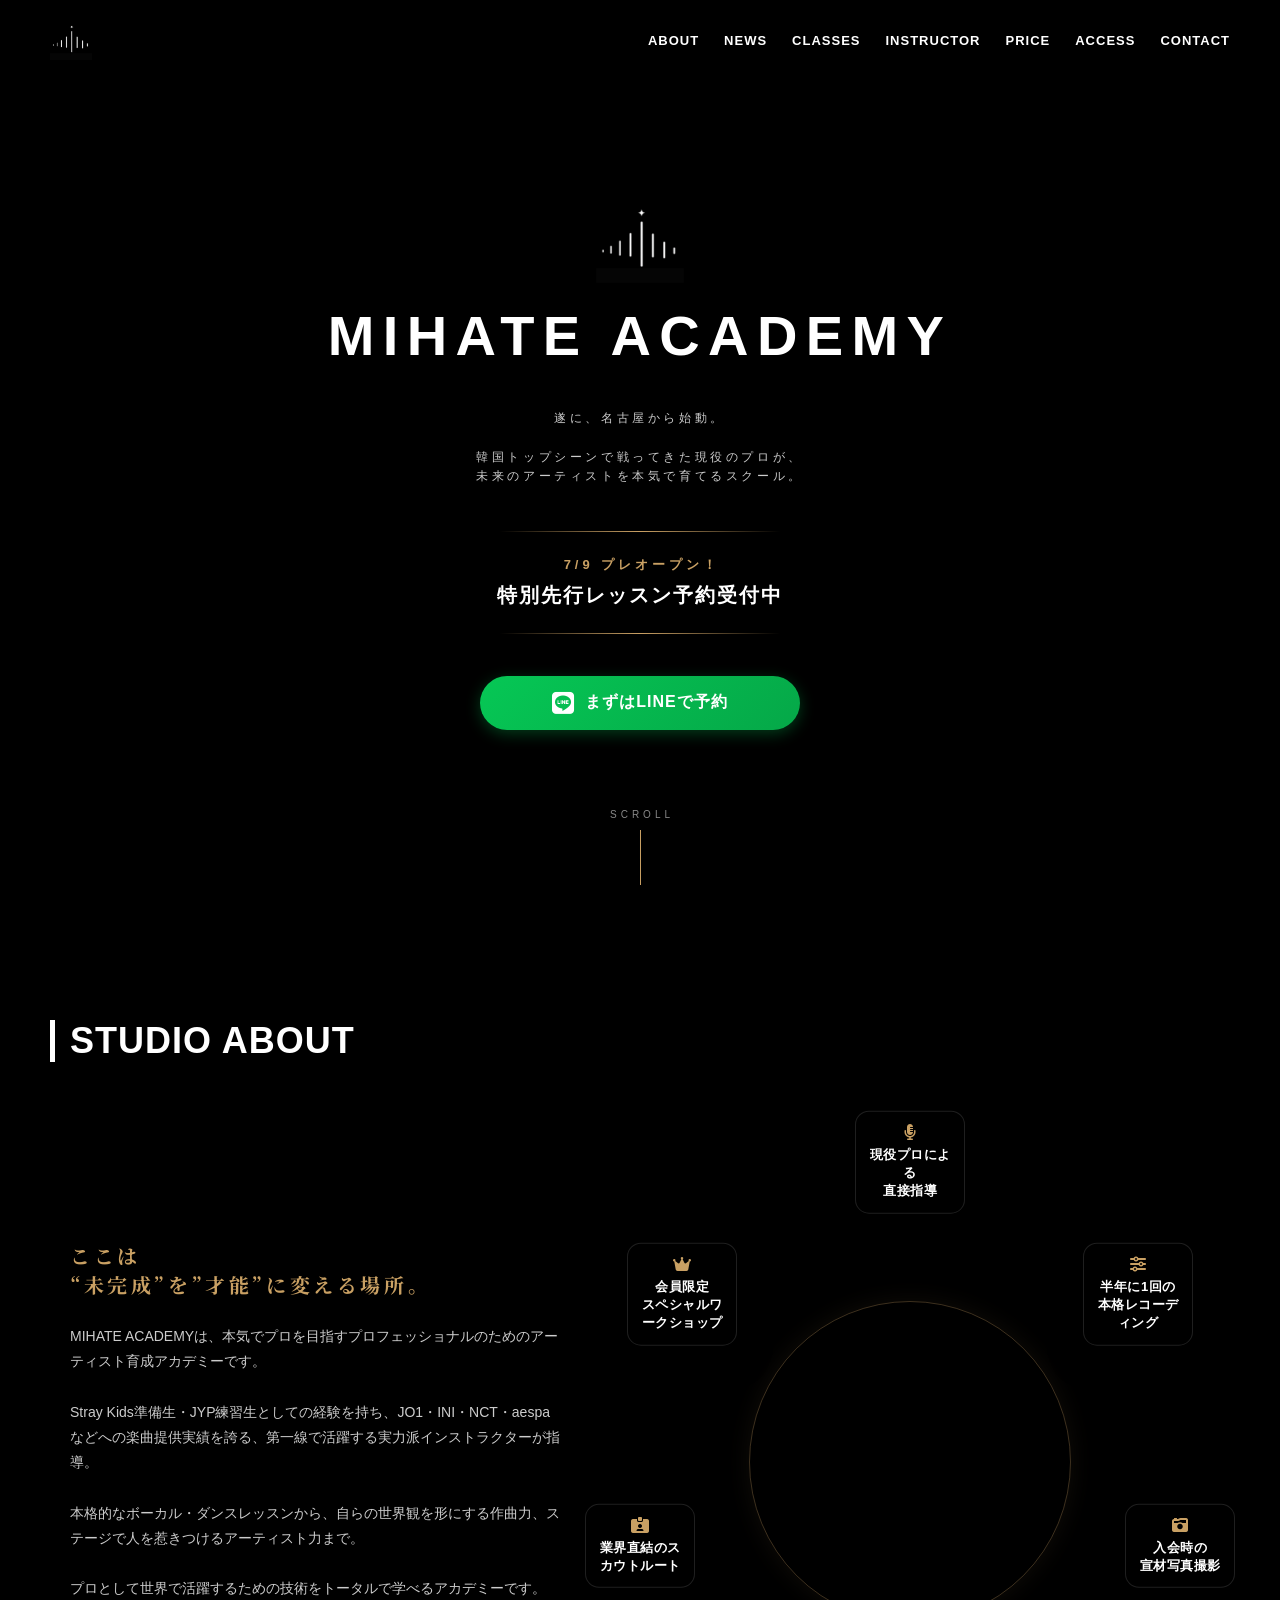
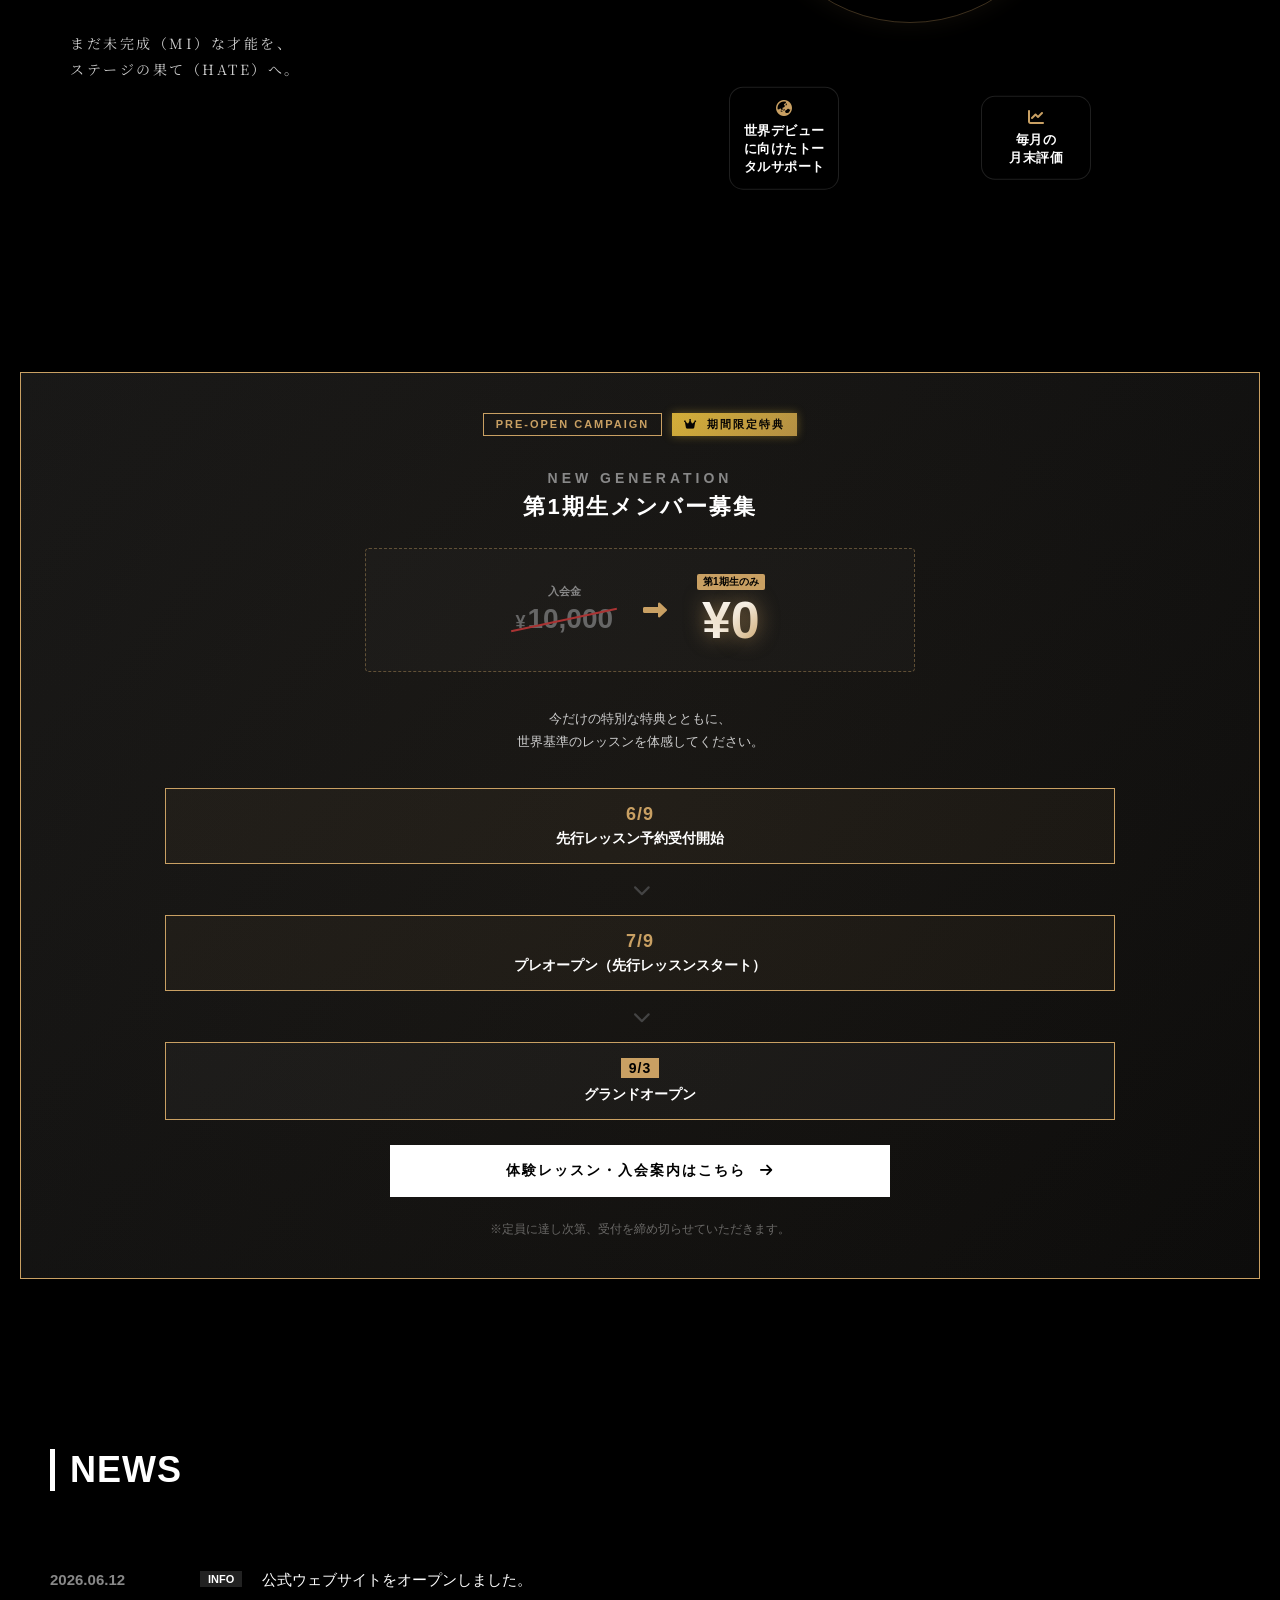
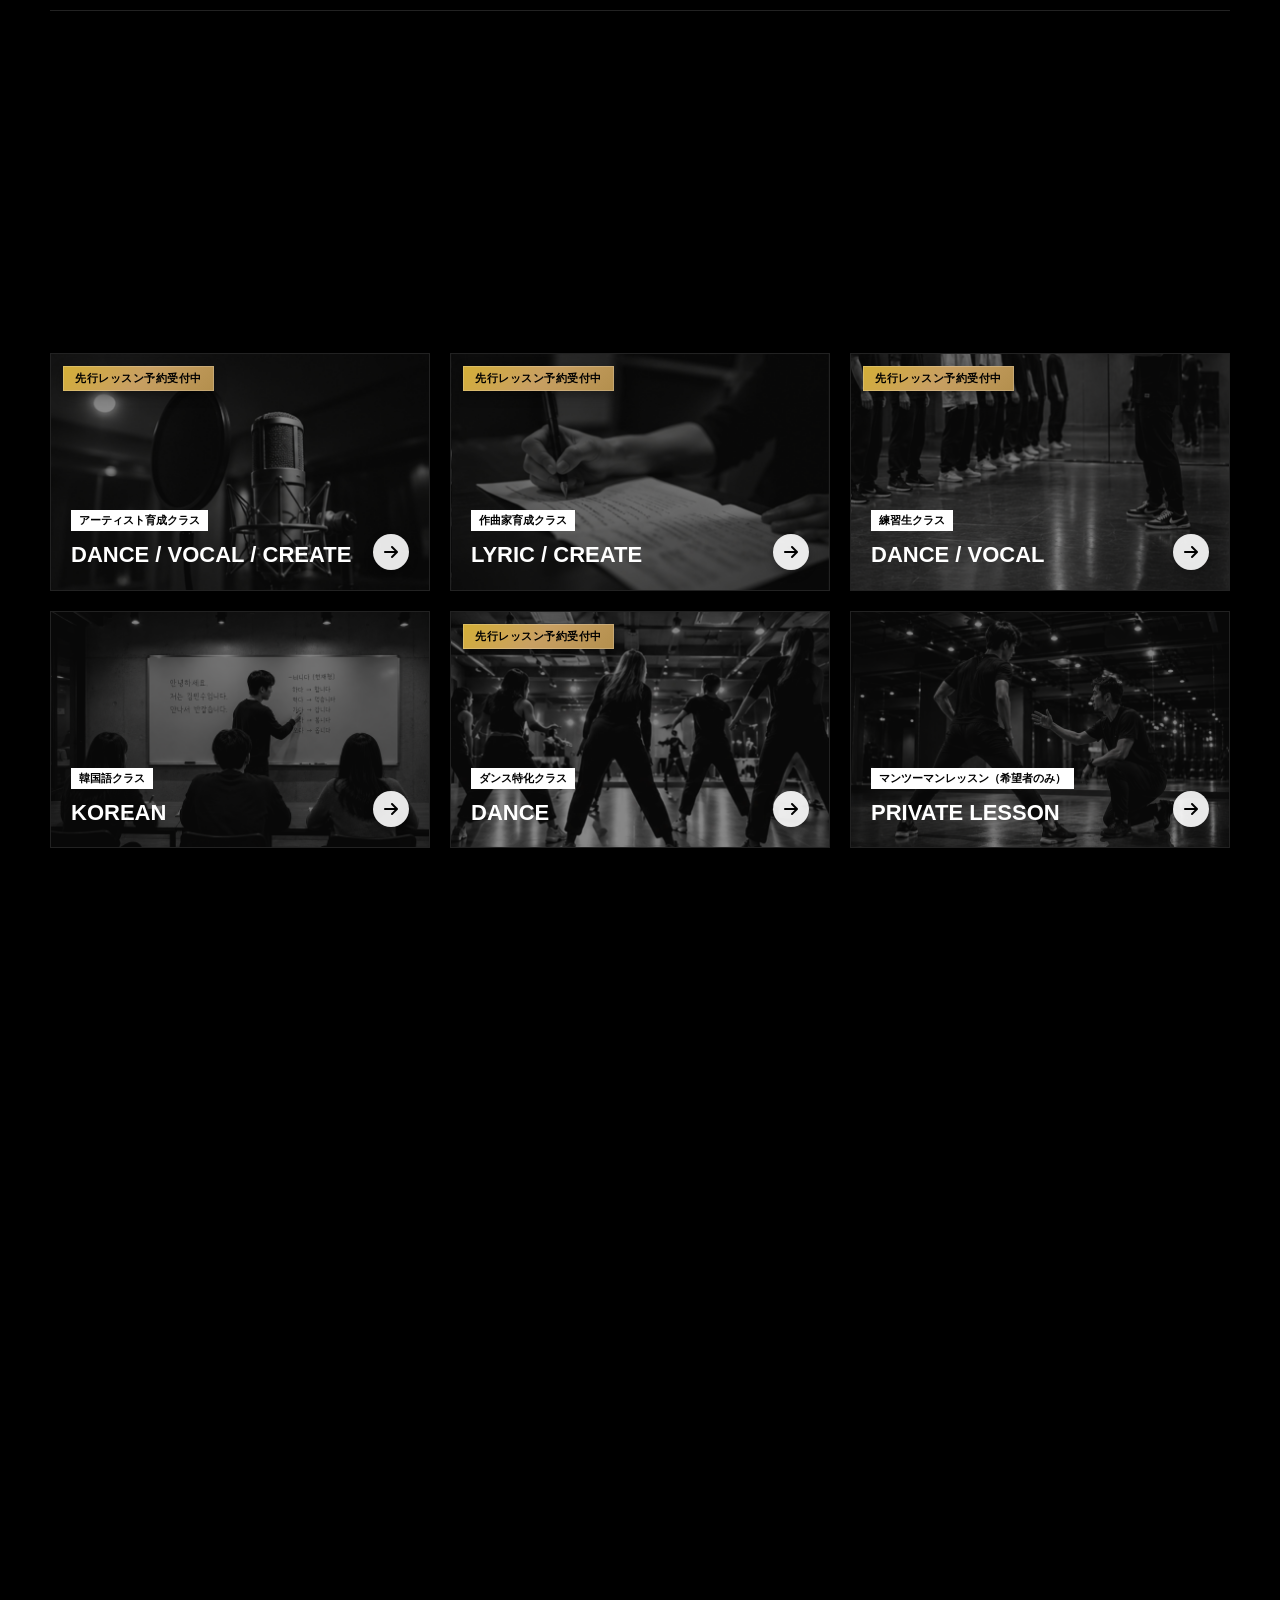
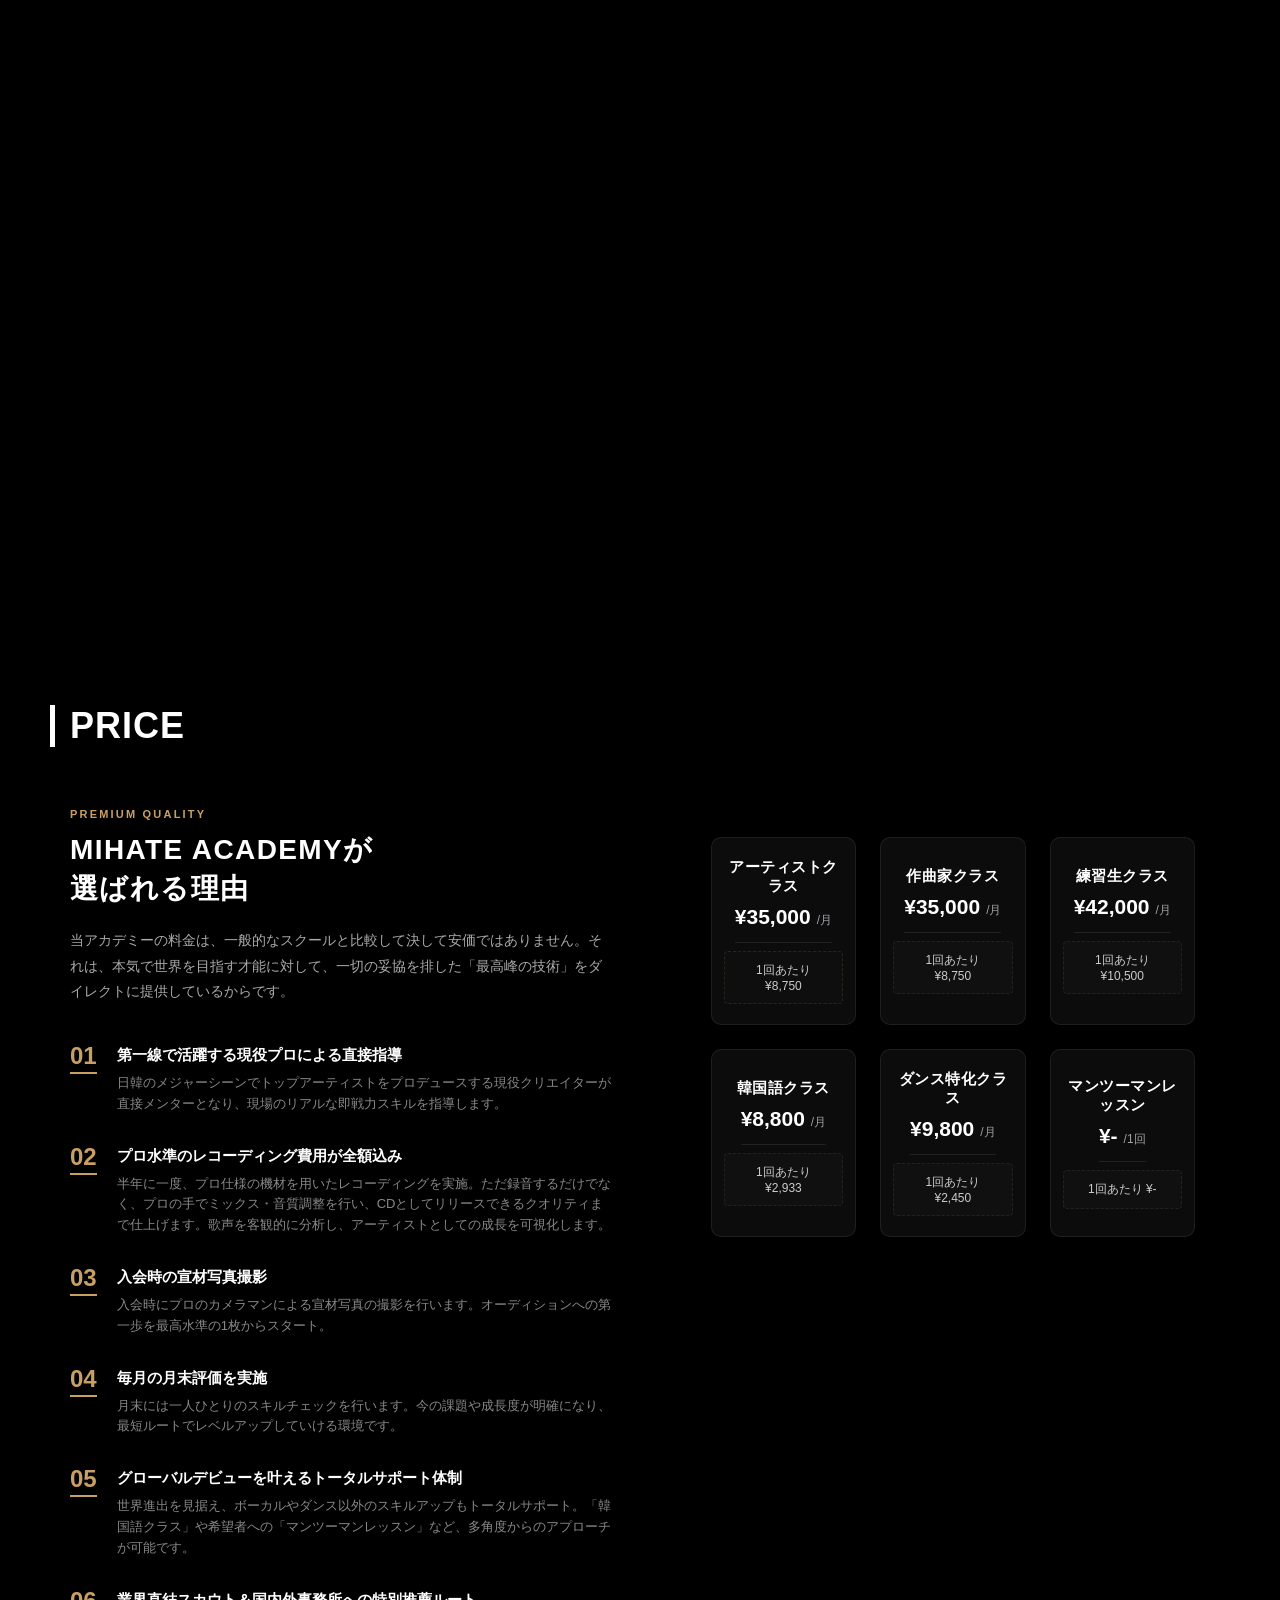
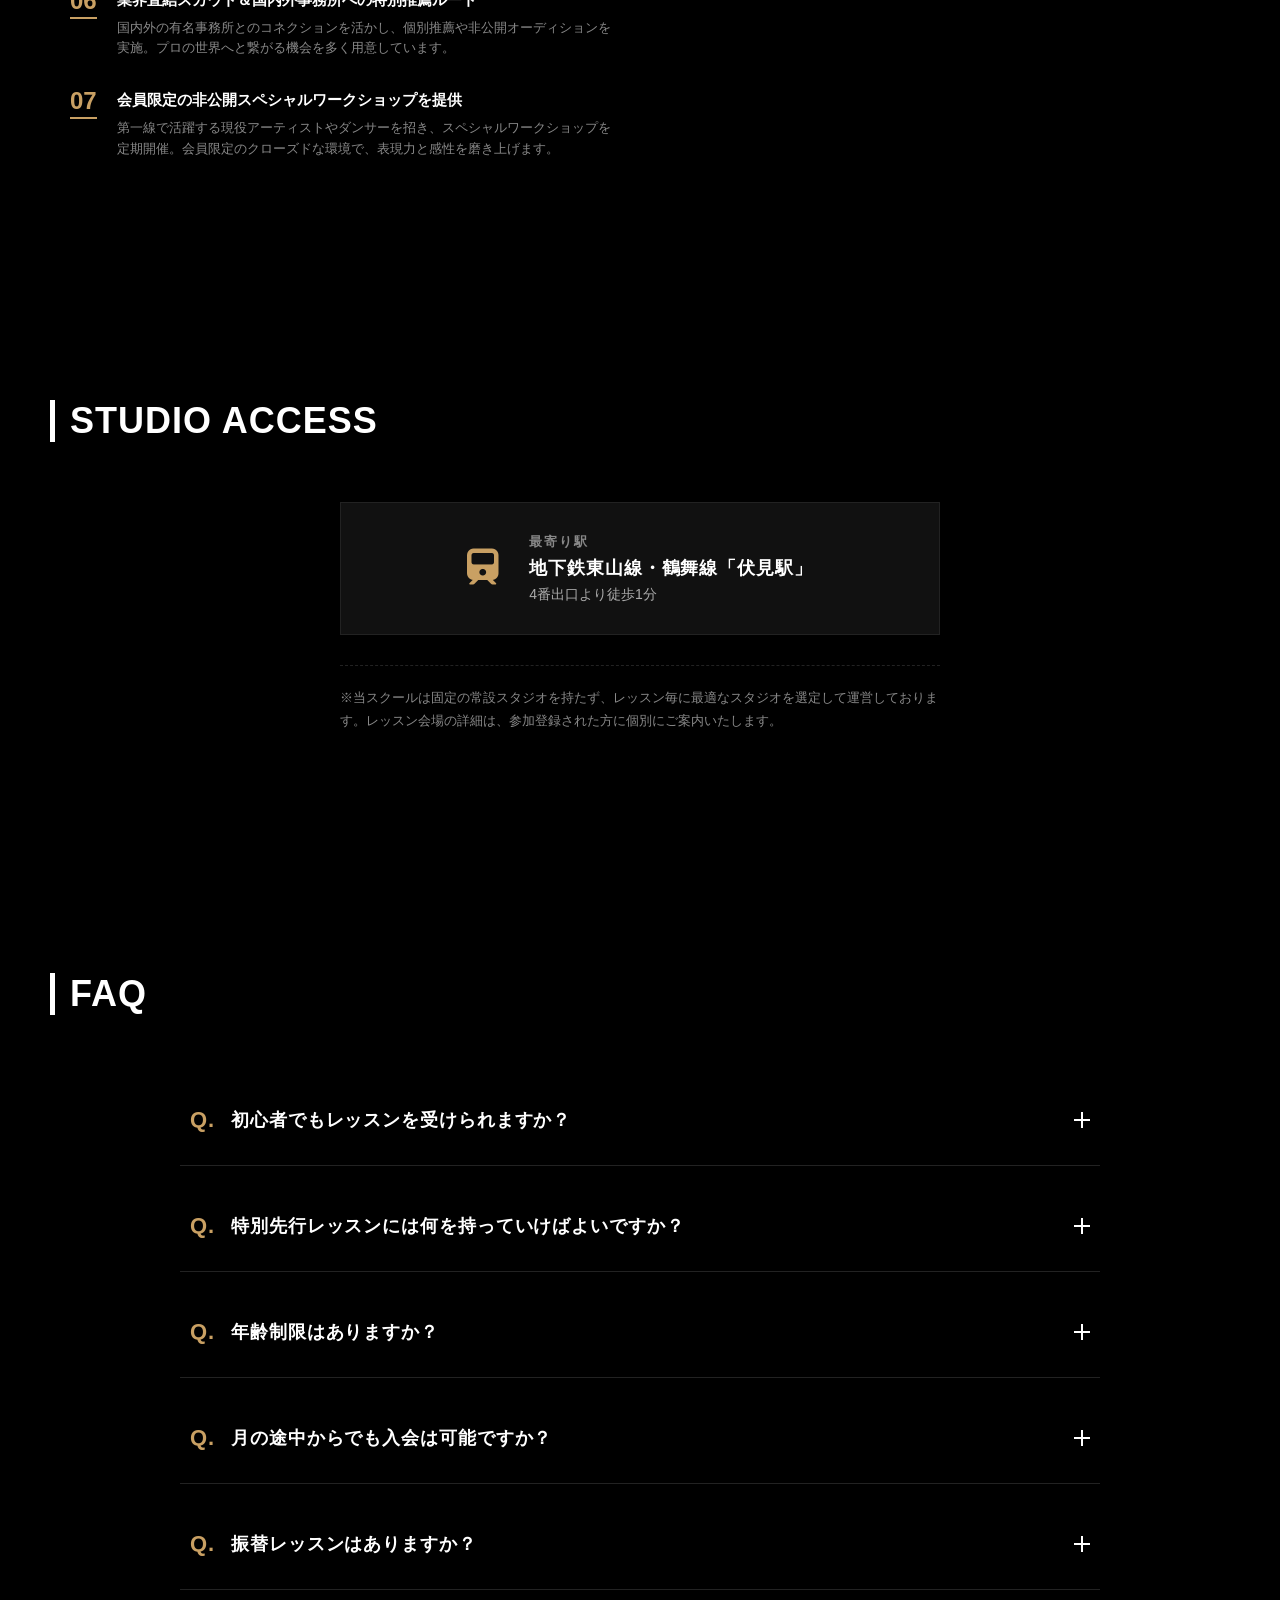
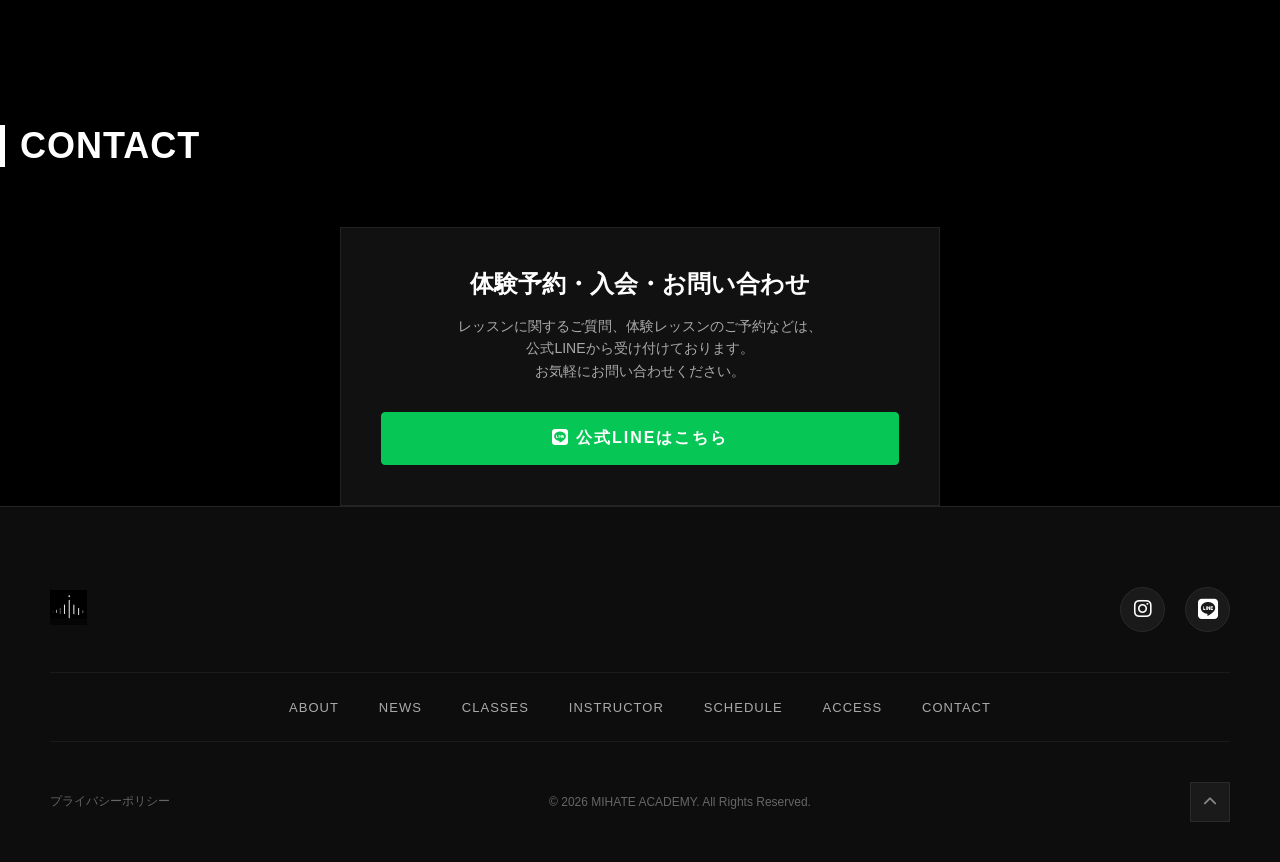
==== commit 239e3f14: "Add files via upload" ====
--- a/index.html
+++ b/index.html
@@ -102,8 +102,8 @@
             <div class="about-text reveal-fade-up delay-1">
 <h3 style="font-family: 'Noto Serif JP', serif !important; letter-spacing: 0.18em !important;">ここは<br>“未完成”を”才能”に変える場所。</h3>
 <p>
-    MIHATE ACADEMYは、本気でプロを目指すプロフェッショナルのためのアーティスト育成スタジオです。<br><br>
-    Stray Kids準備生・JYP練習生としての経験を持ち、JO1・INI・NCT・aespaなどへの楽曲提供実績を誇る、第一線で活躍する実力派インストラクターが指導。<br><br>本格的なボーカル・ダンスレッスンから、自らの世界観を形にする作曲力、ステージで人を惹きつけるアーティスト力まで。<br><br>プロとして世界で活躍するための技術をトータルで学べるスタジオです。<br><br><span style="font-family: 'Noto Serif JP', serif !important; letter-spacing: 0.18em !important; display: inline-block; margin-top: 5px;">まだ未完成（MI）な才能を、<br>ステージの果て（HATE）へ。</span>
+    MIHATE ACADEMYは、本気でプロを目指すプロフェッショナルのためのアーティスト育成アカデミーです。<br><br>
+    Stray Kids準備生・JYP練習生としての経験を持ち、JO1・INI・NCT・aespaなどへの楽曲提供実績を誇る、第一線で活躍する実力派インストラクターが指導。<br><br>本格的なボーカル・ダンスレッスンから、自らの世界観を形にする作曲力、ステージで人を惹きつけるアーティスト力まで。<br><br>プロとして世界で活躍するための技術をトータルで学べるアカデミーです。<br><br><span style="font-family: 'Noto Serif JP', serif !important; letter-spacing: 0.18em !important; display: inline-block; margin-top: 5px;">まだ未完成（MI）な才能を、<br>ステージの果て（HATE）へ。</span>
 </p>
             </div>
             
@@ -120,7 +120,7 @@
                     <div class="feature-icon-wrap">
                         <i class="fa-solid fa-sliders"></i>
                     </div>
-                    <h4>半年に1回の<br>レコーディング</h4>
+                    <h4>半年に1回の<br>本格レコーディング</h4>
                 </div>
 
                 <div class="feature-card">
